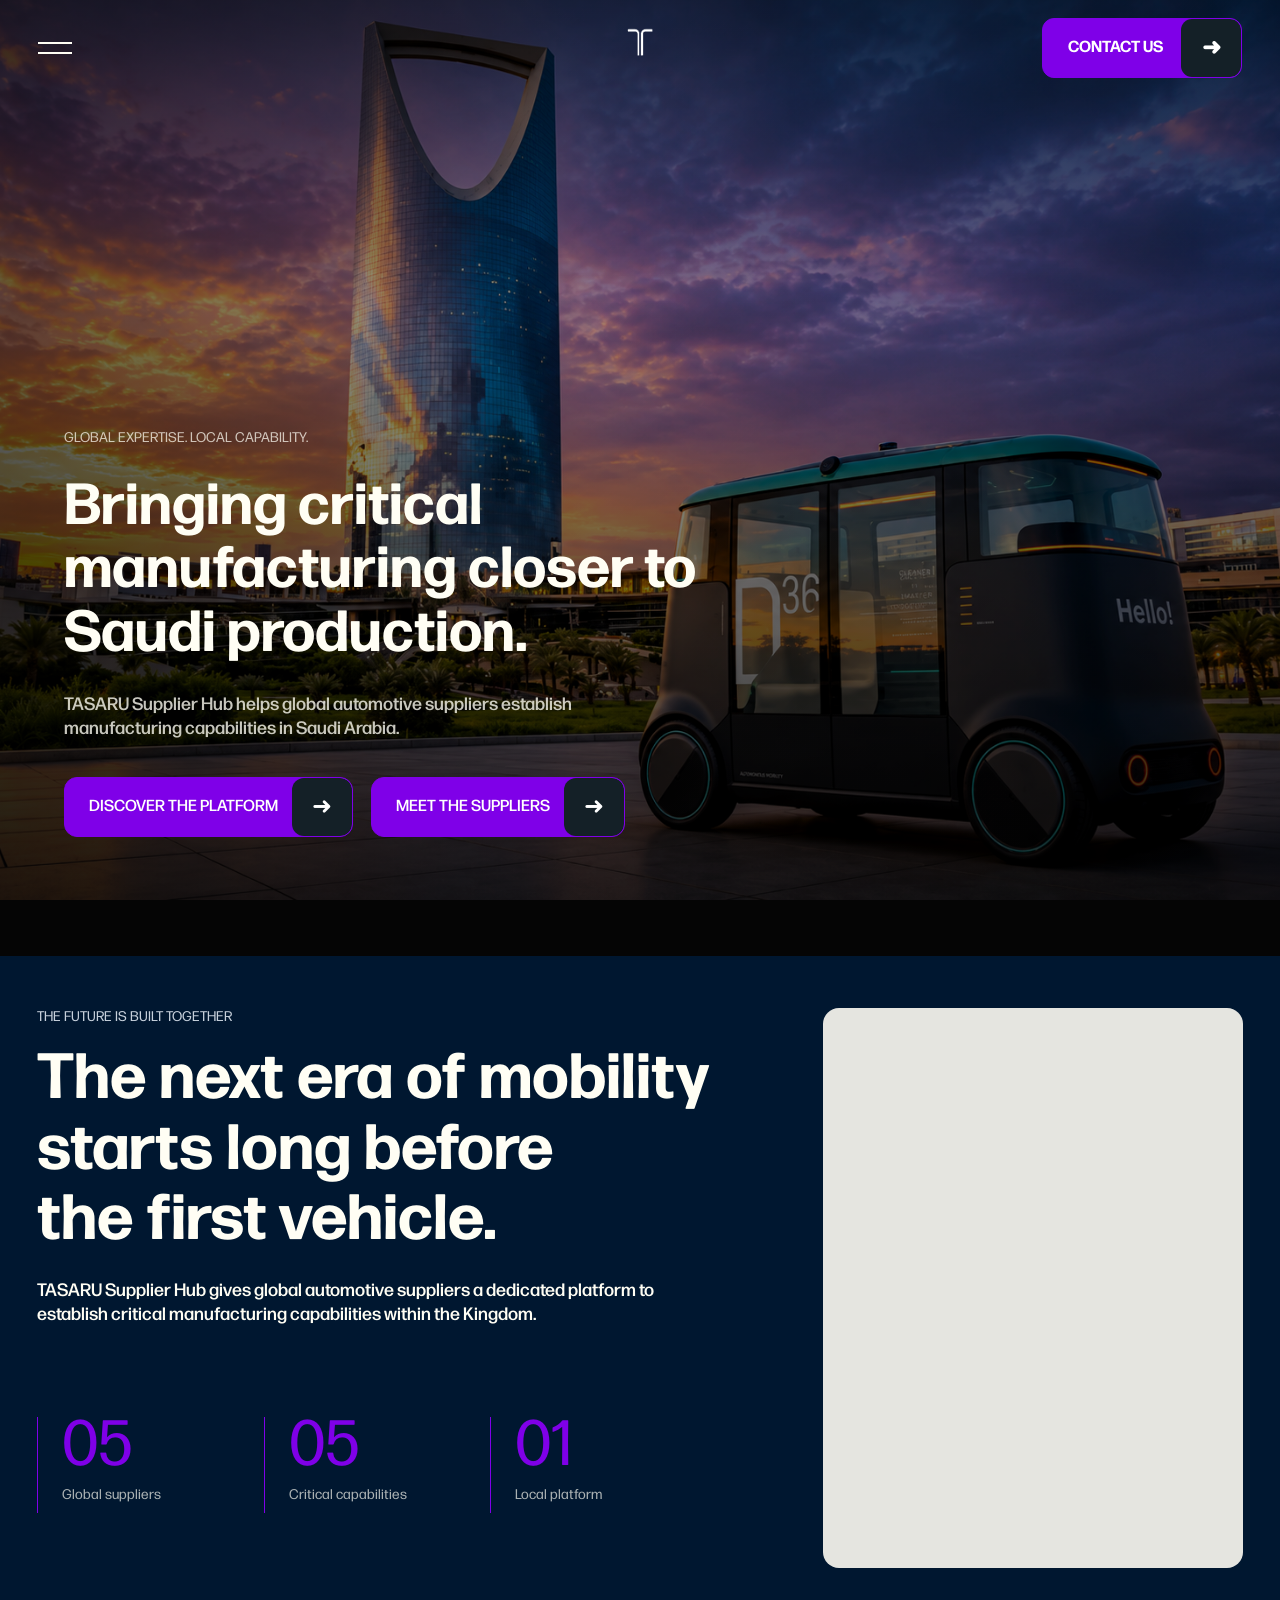
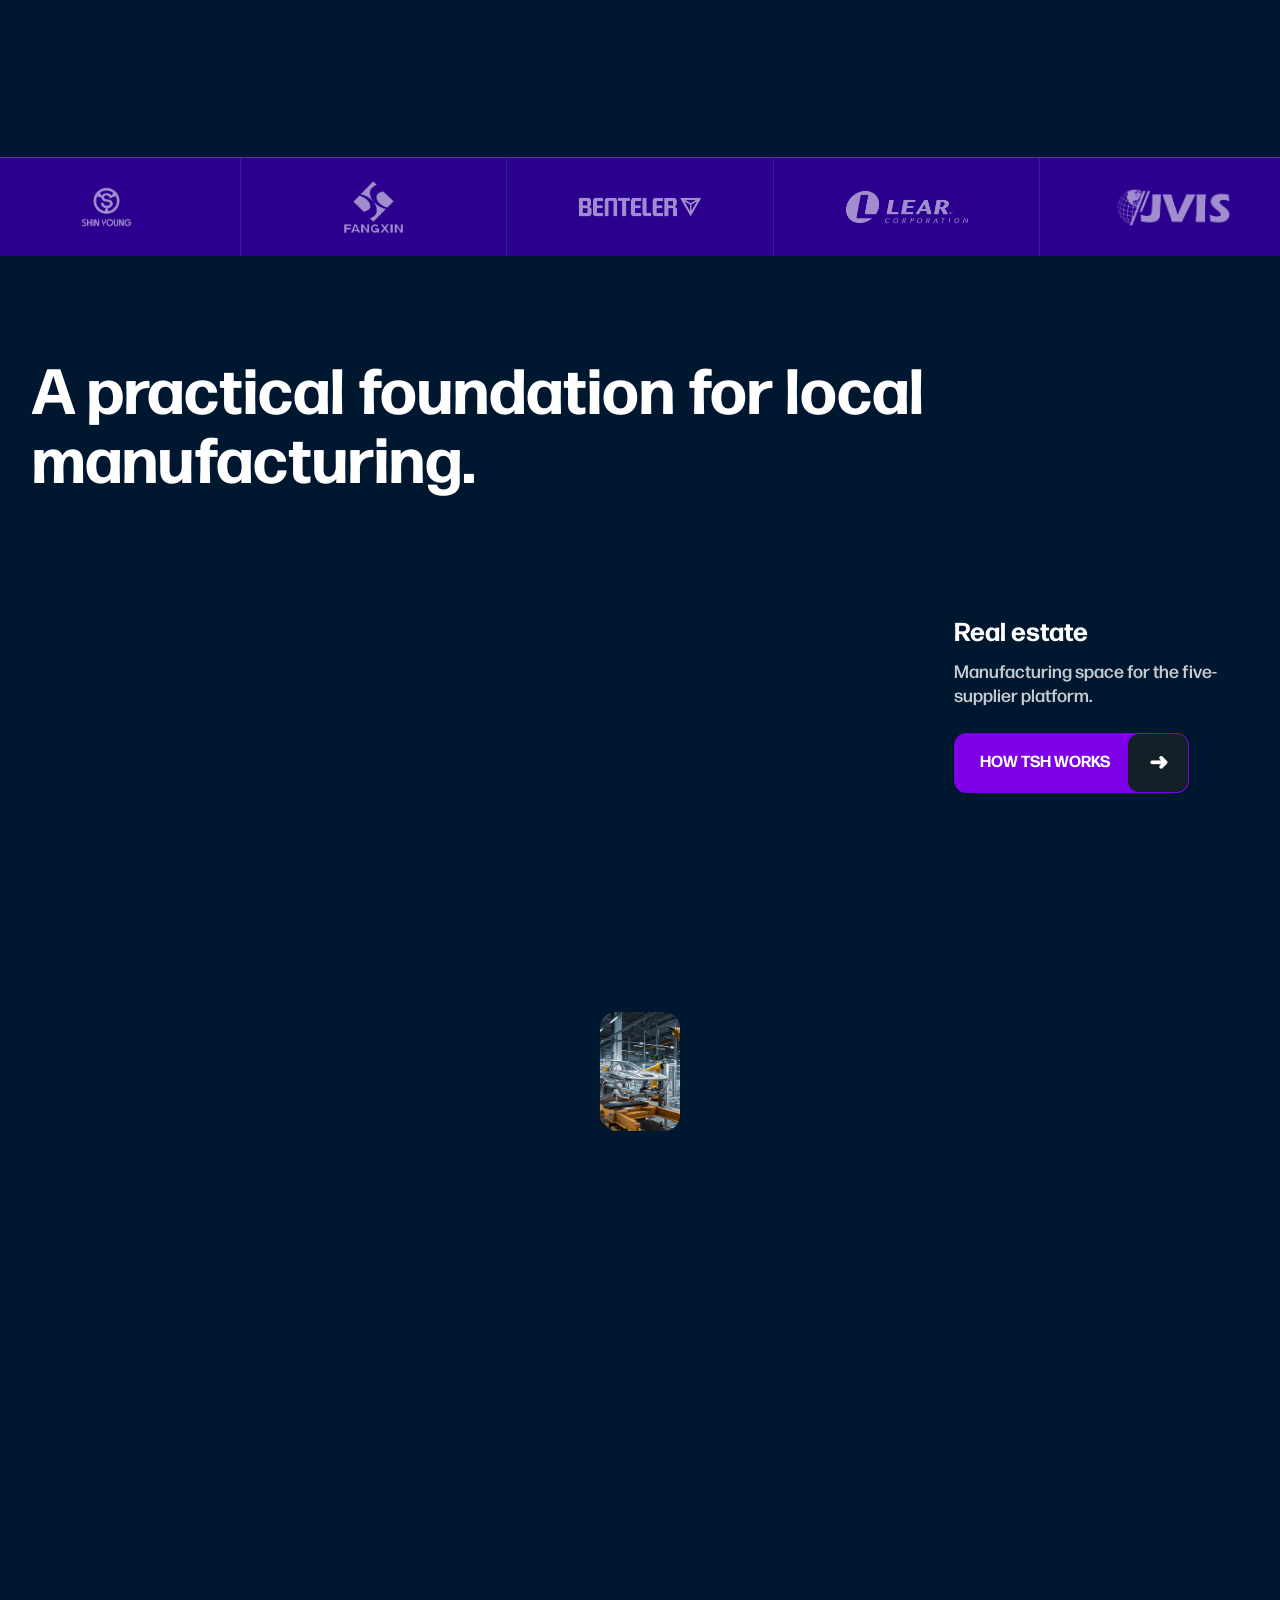
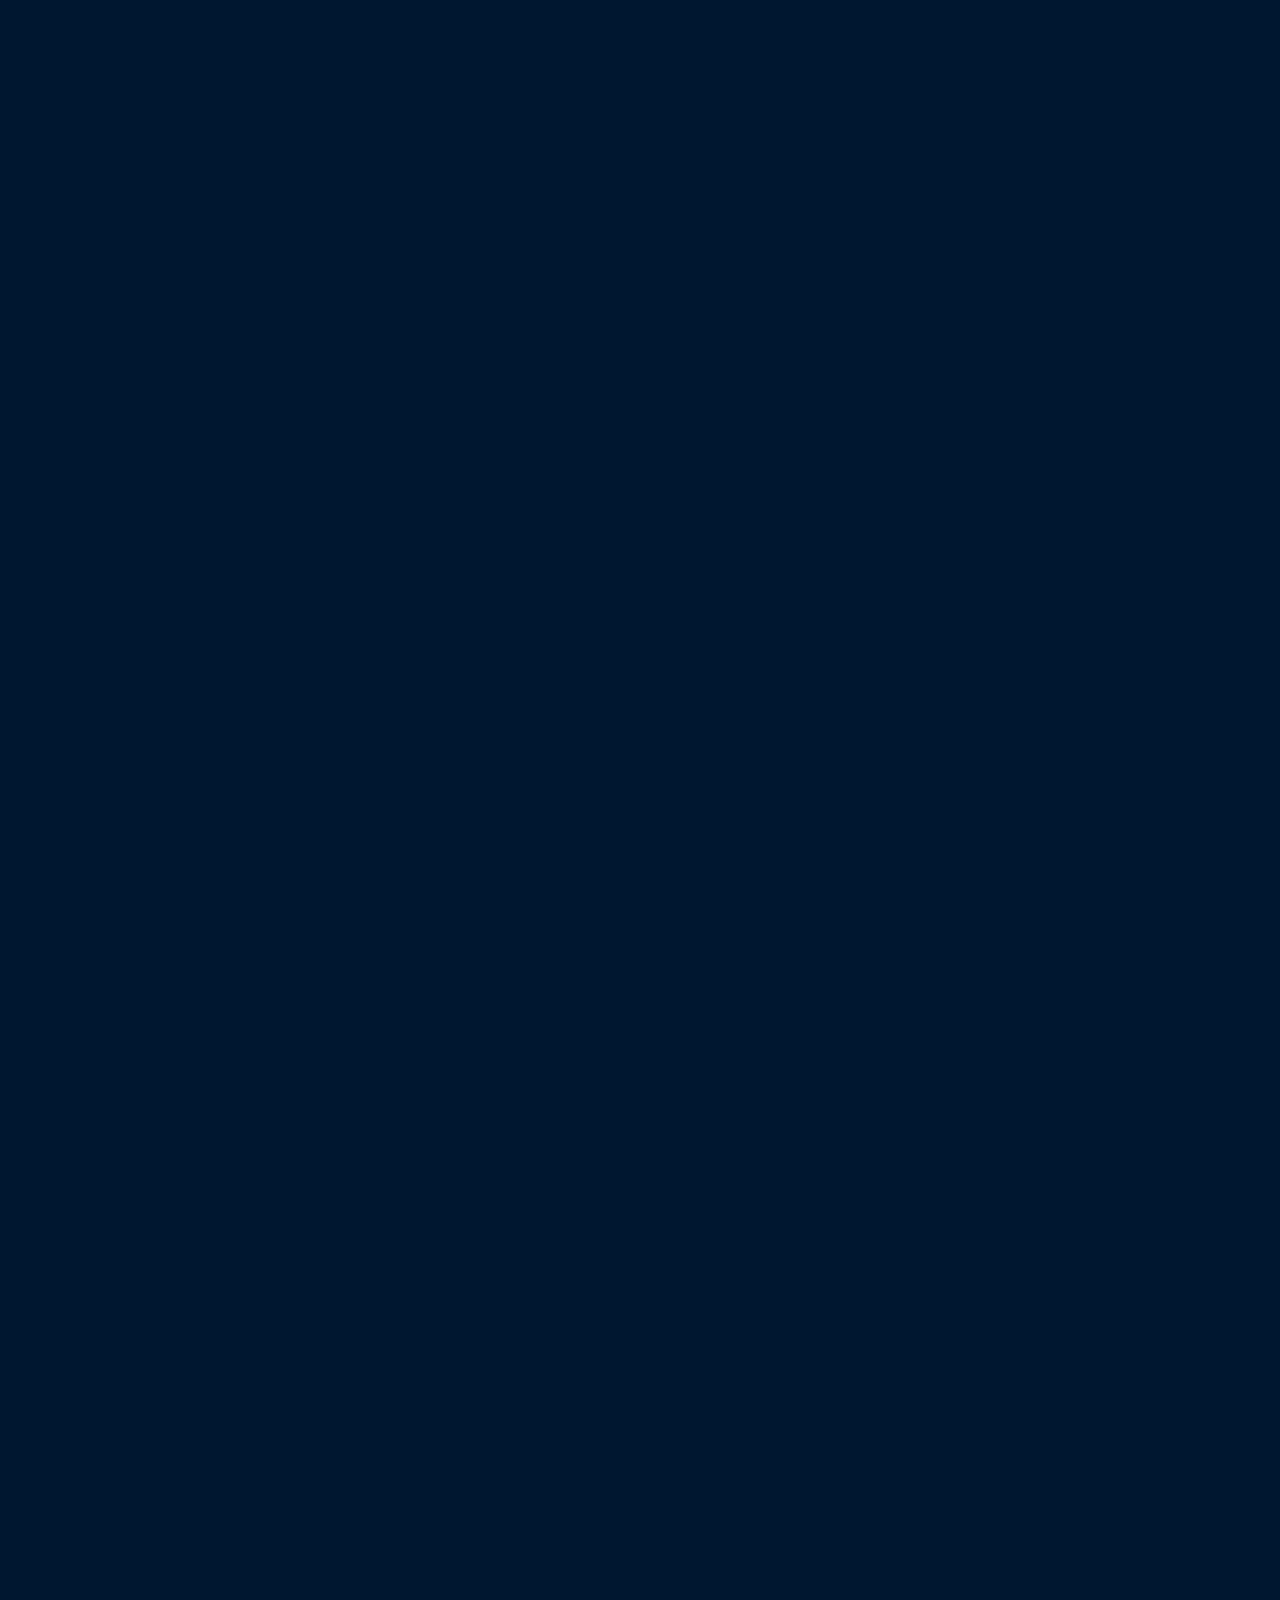
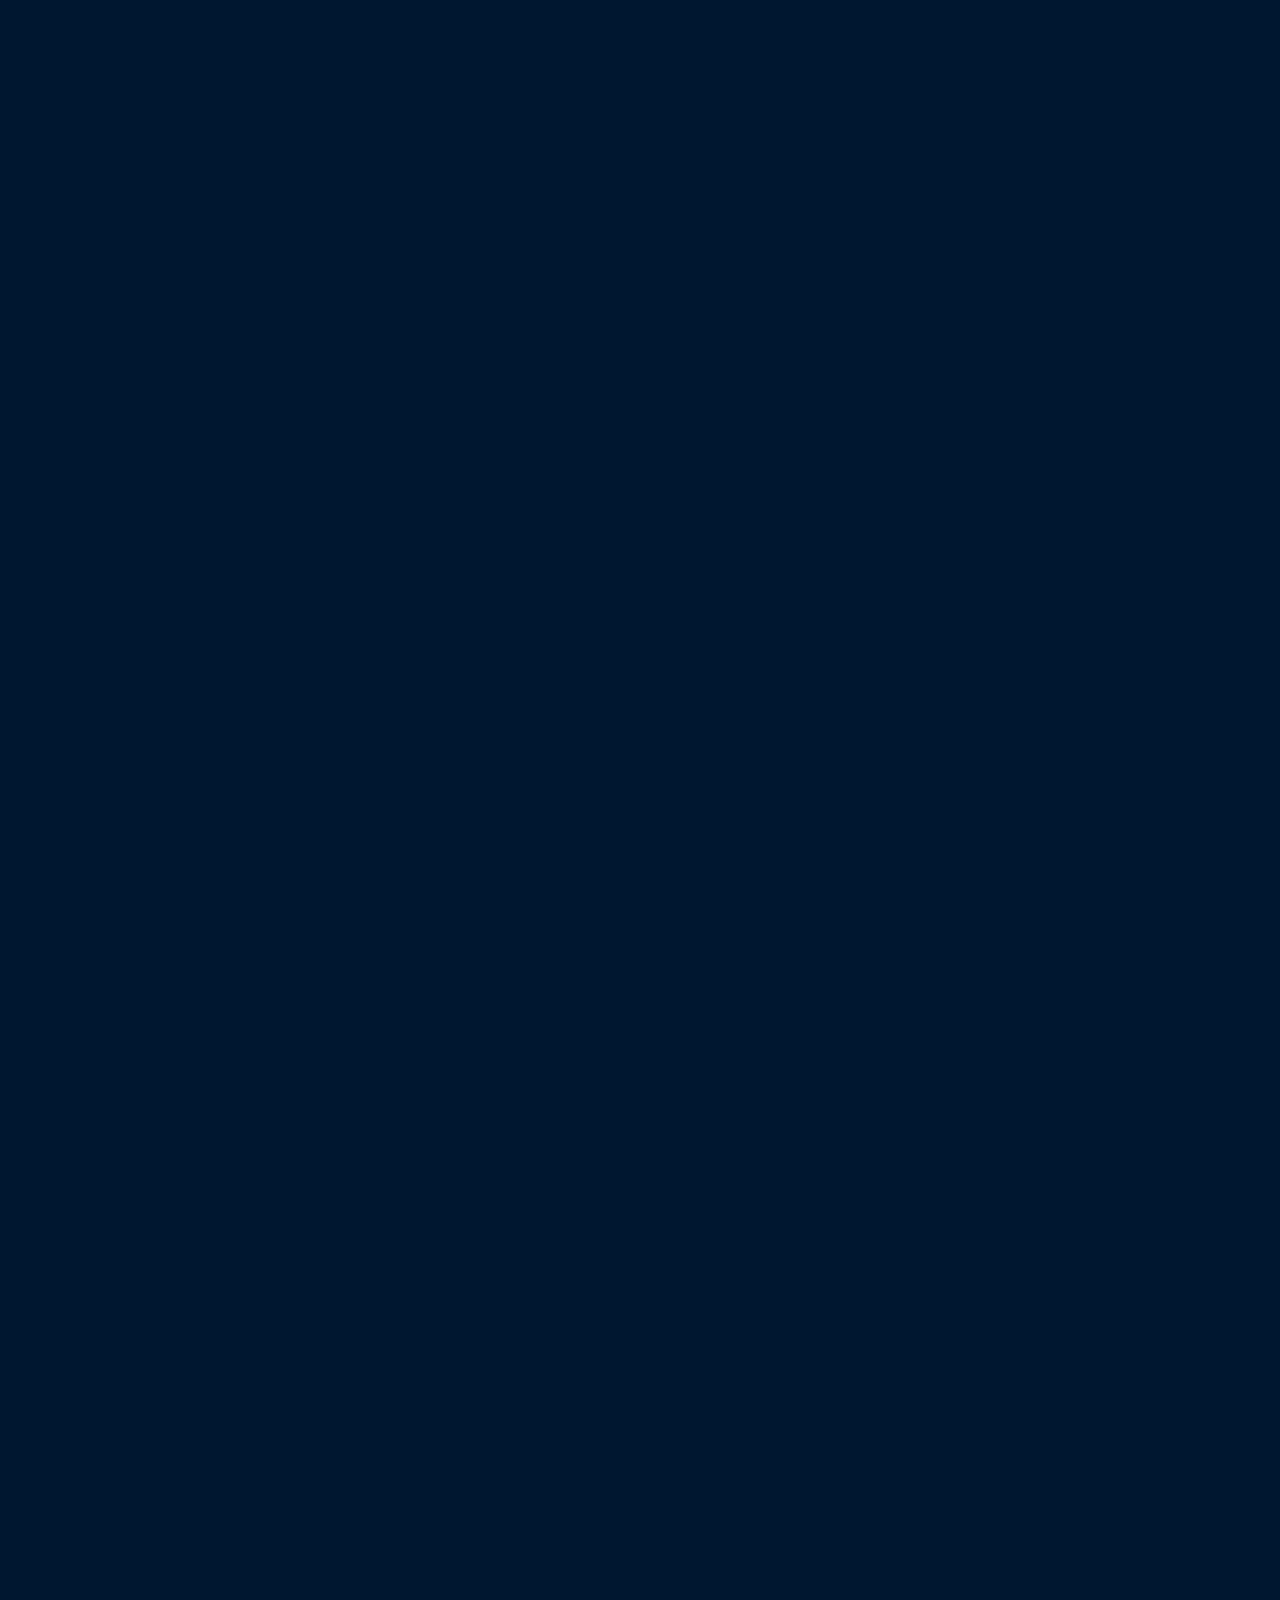
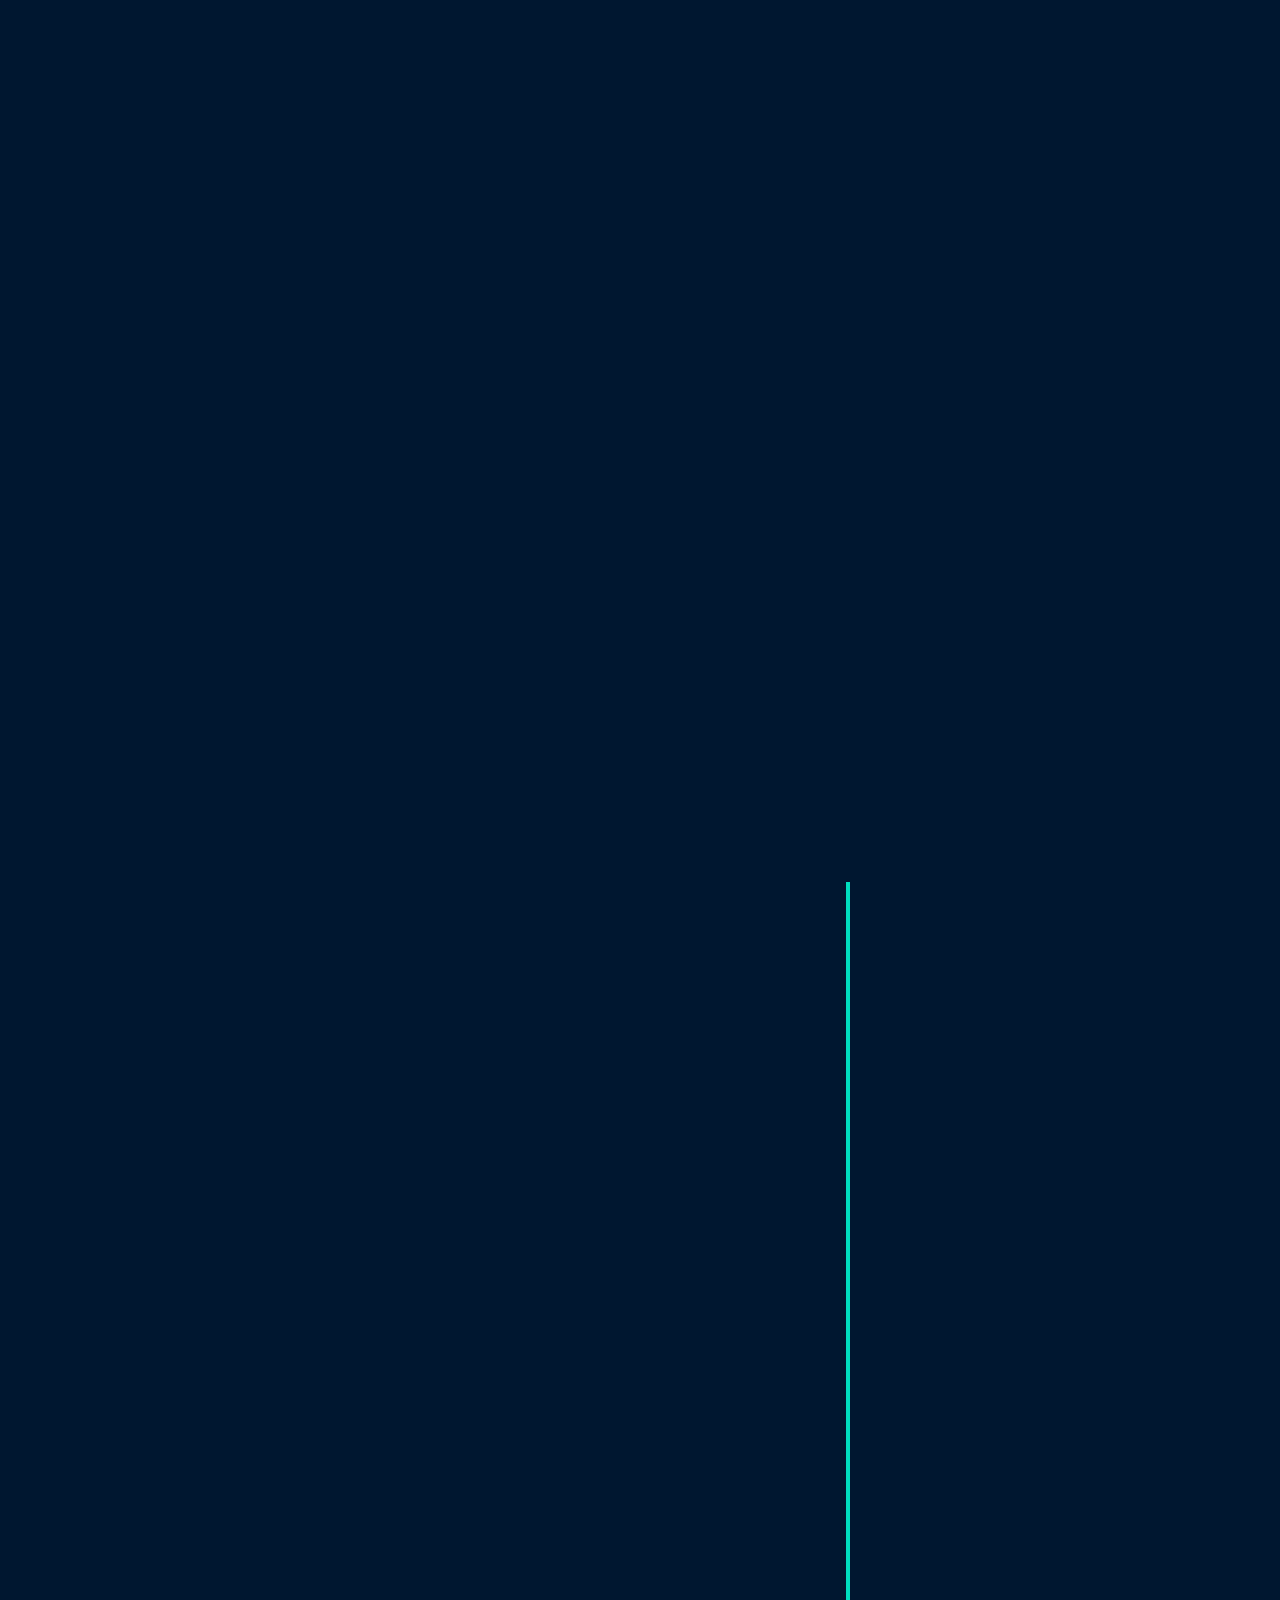
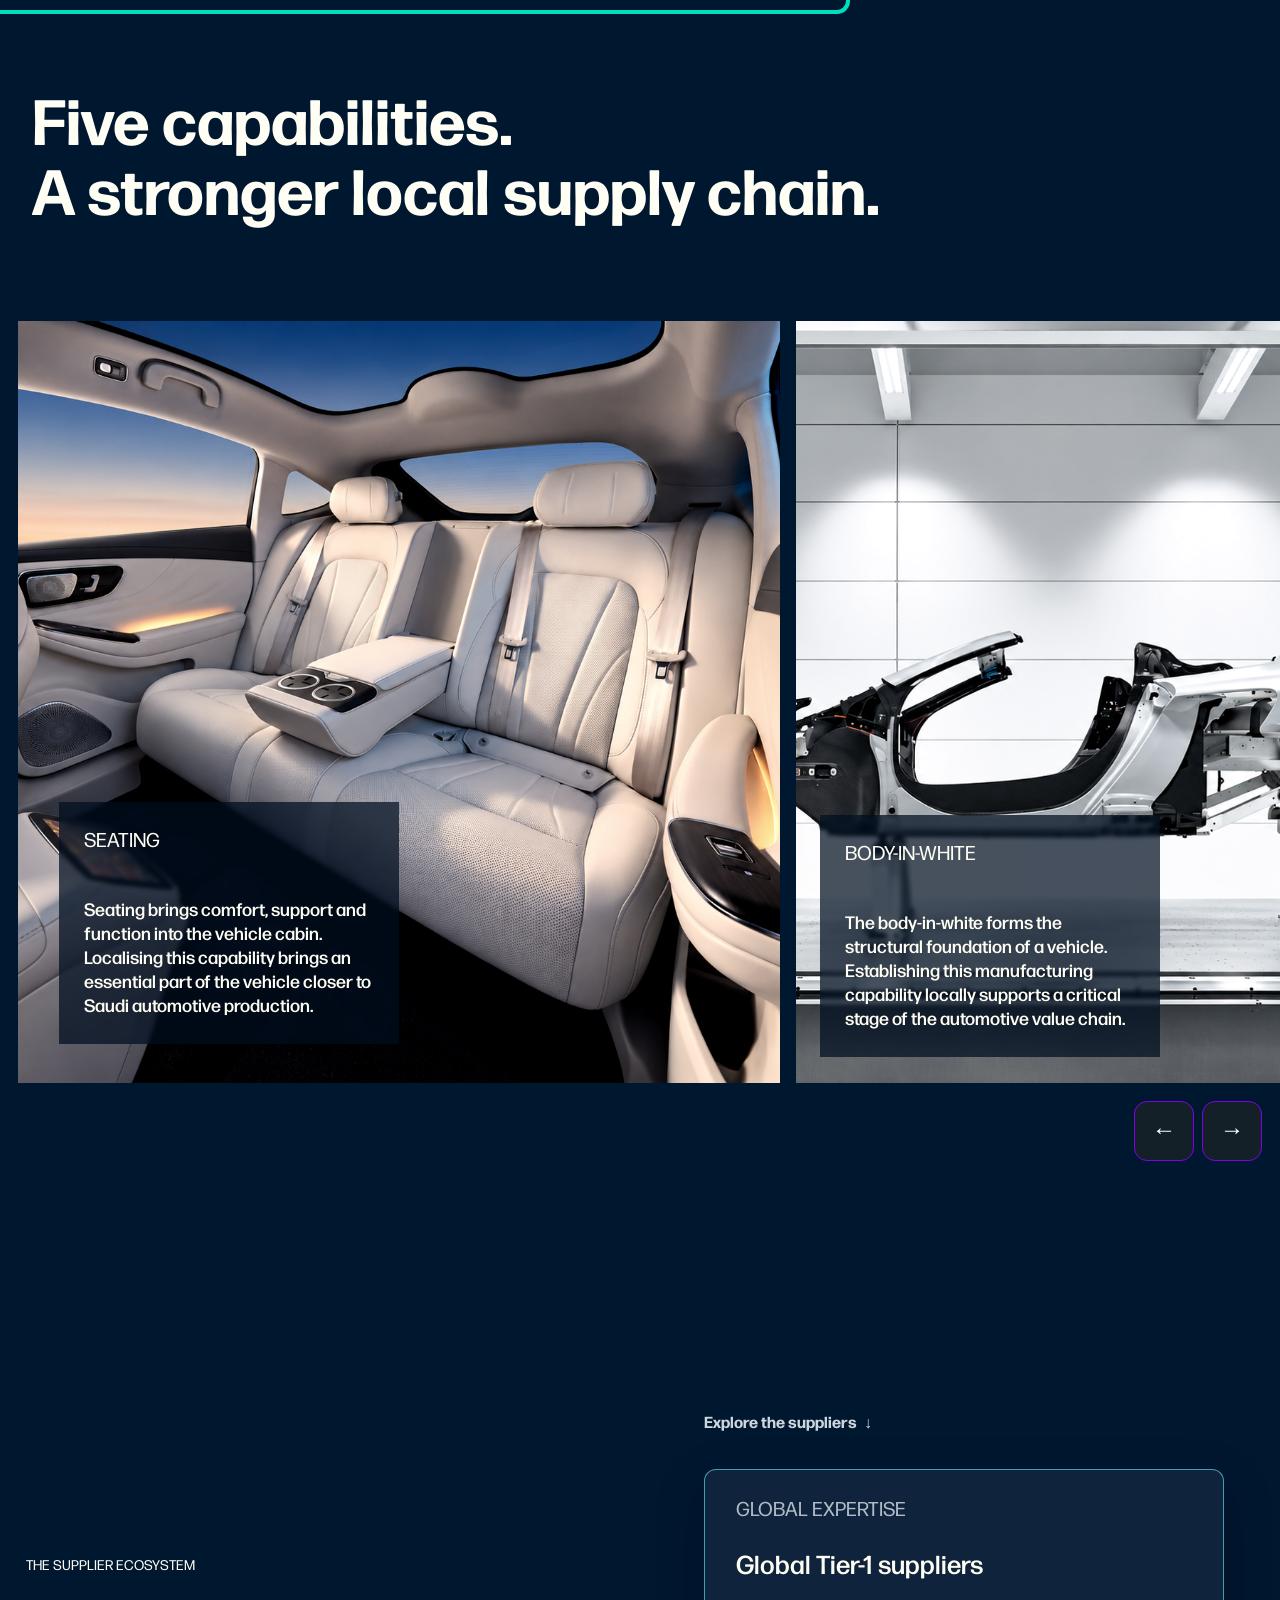
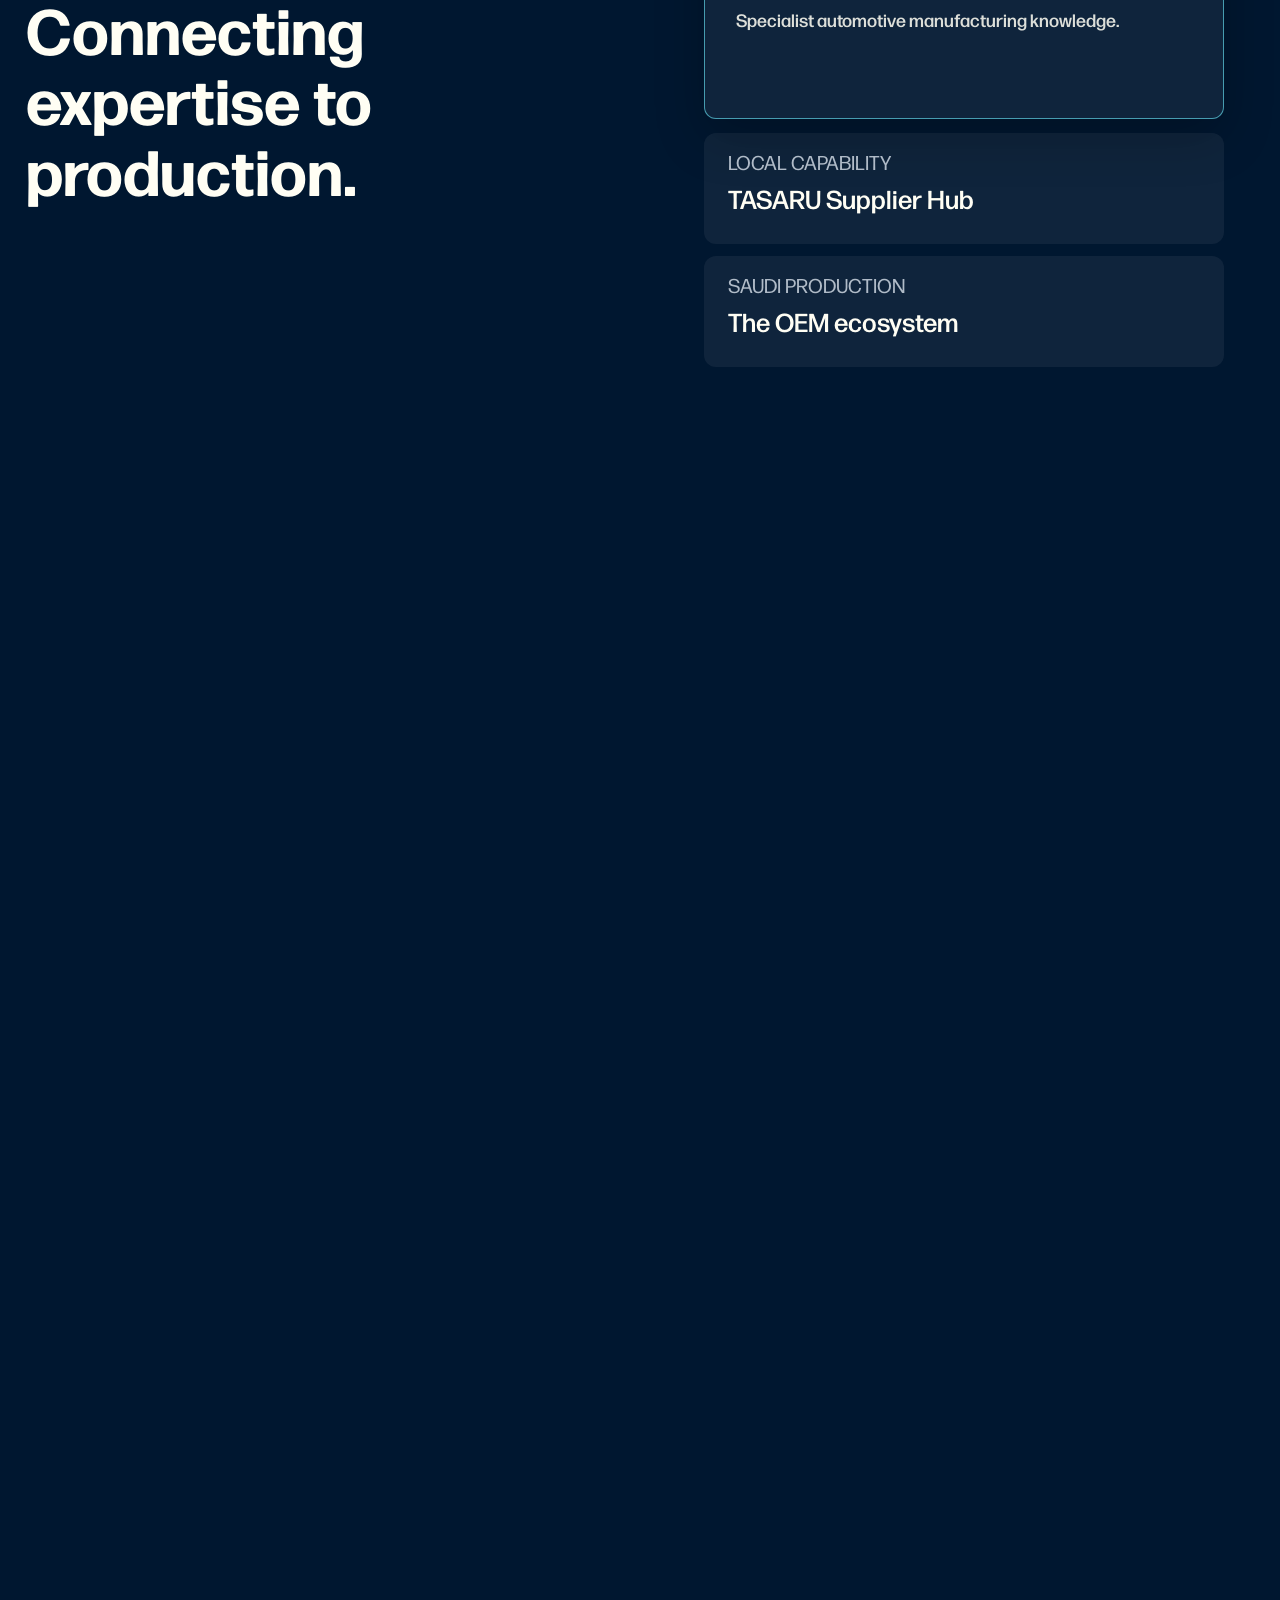
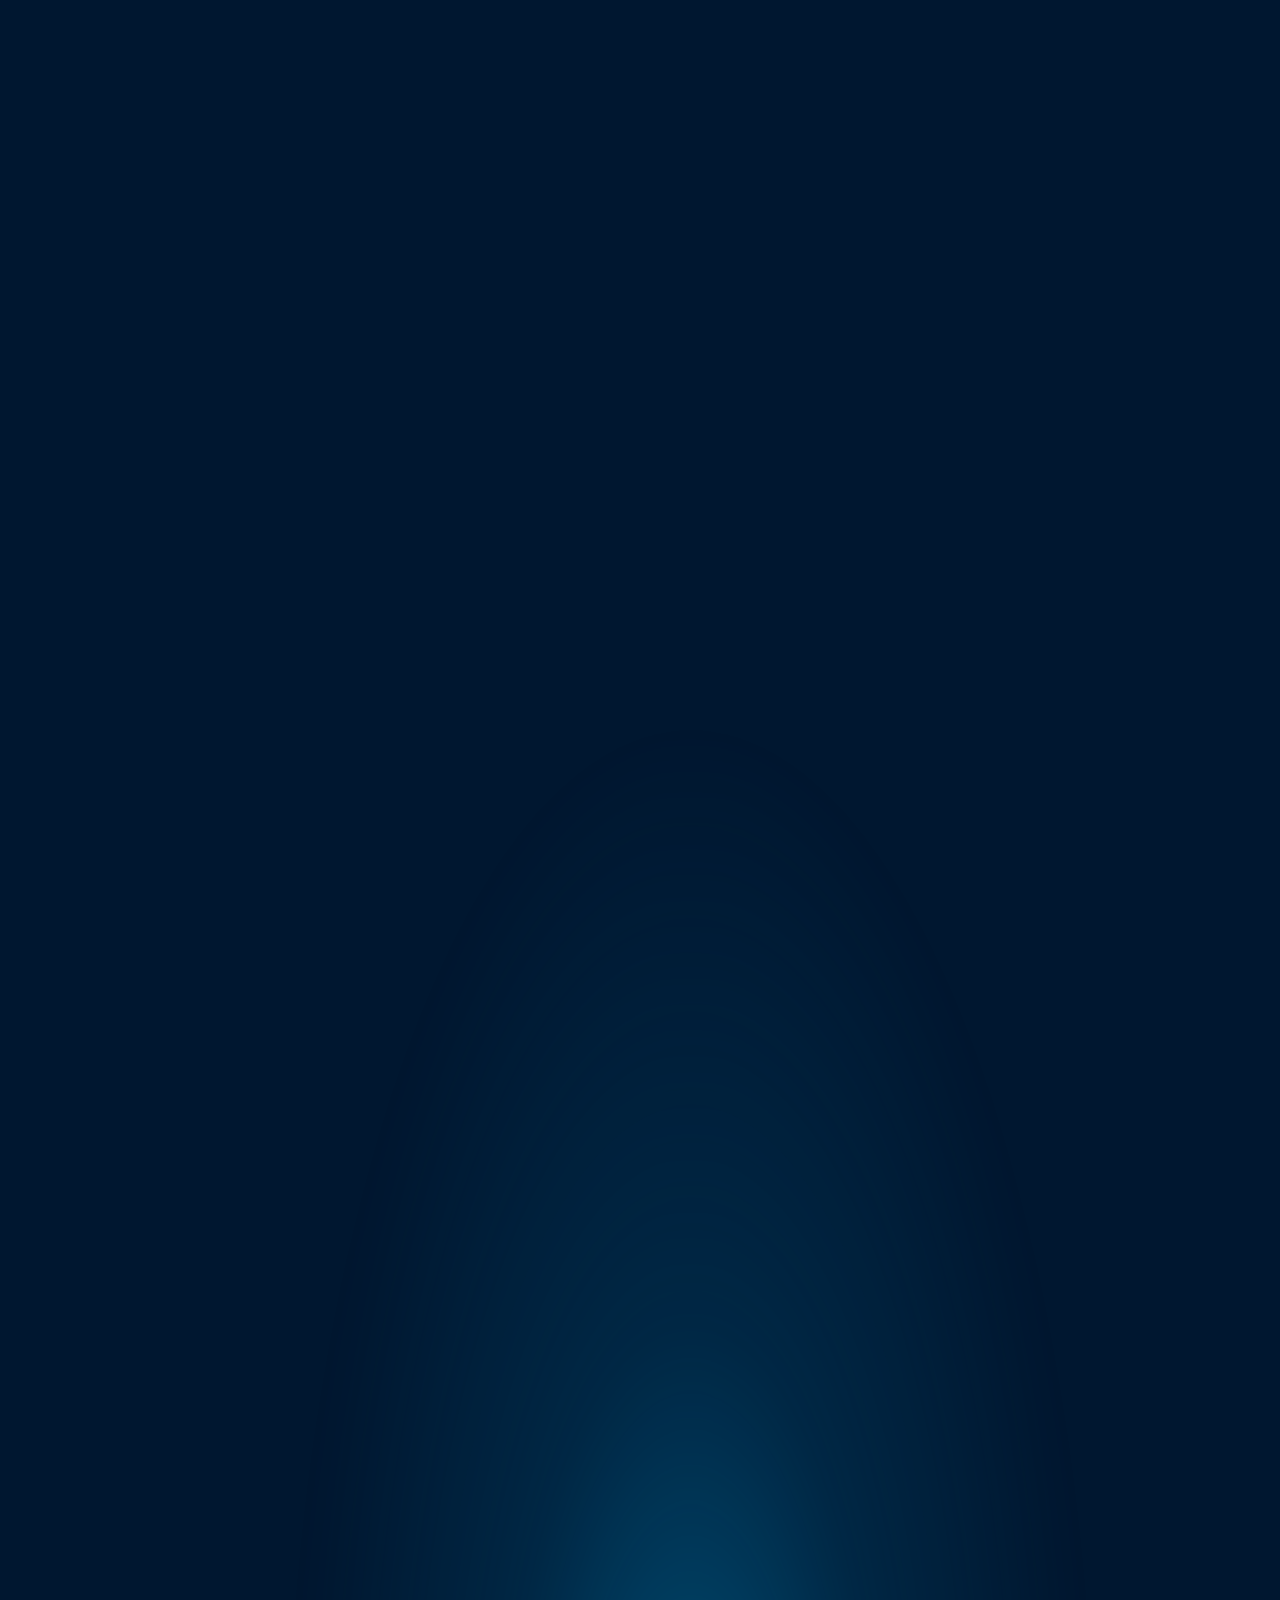
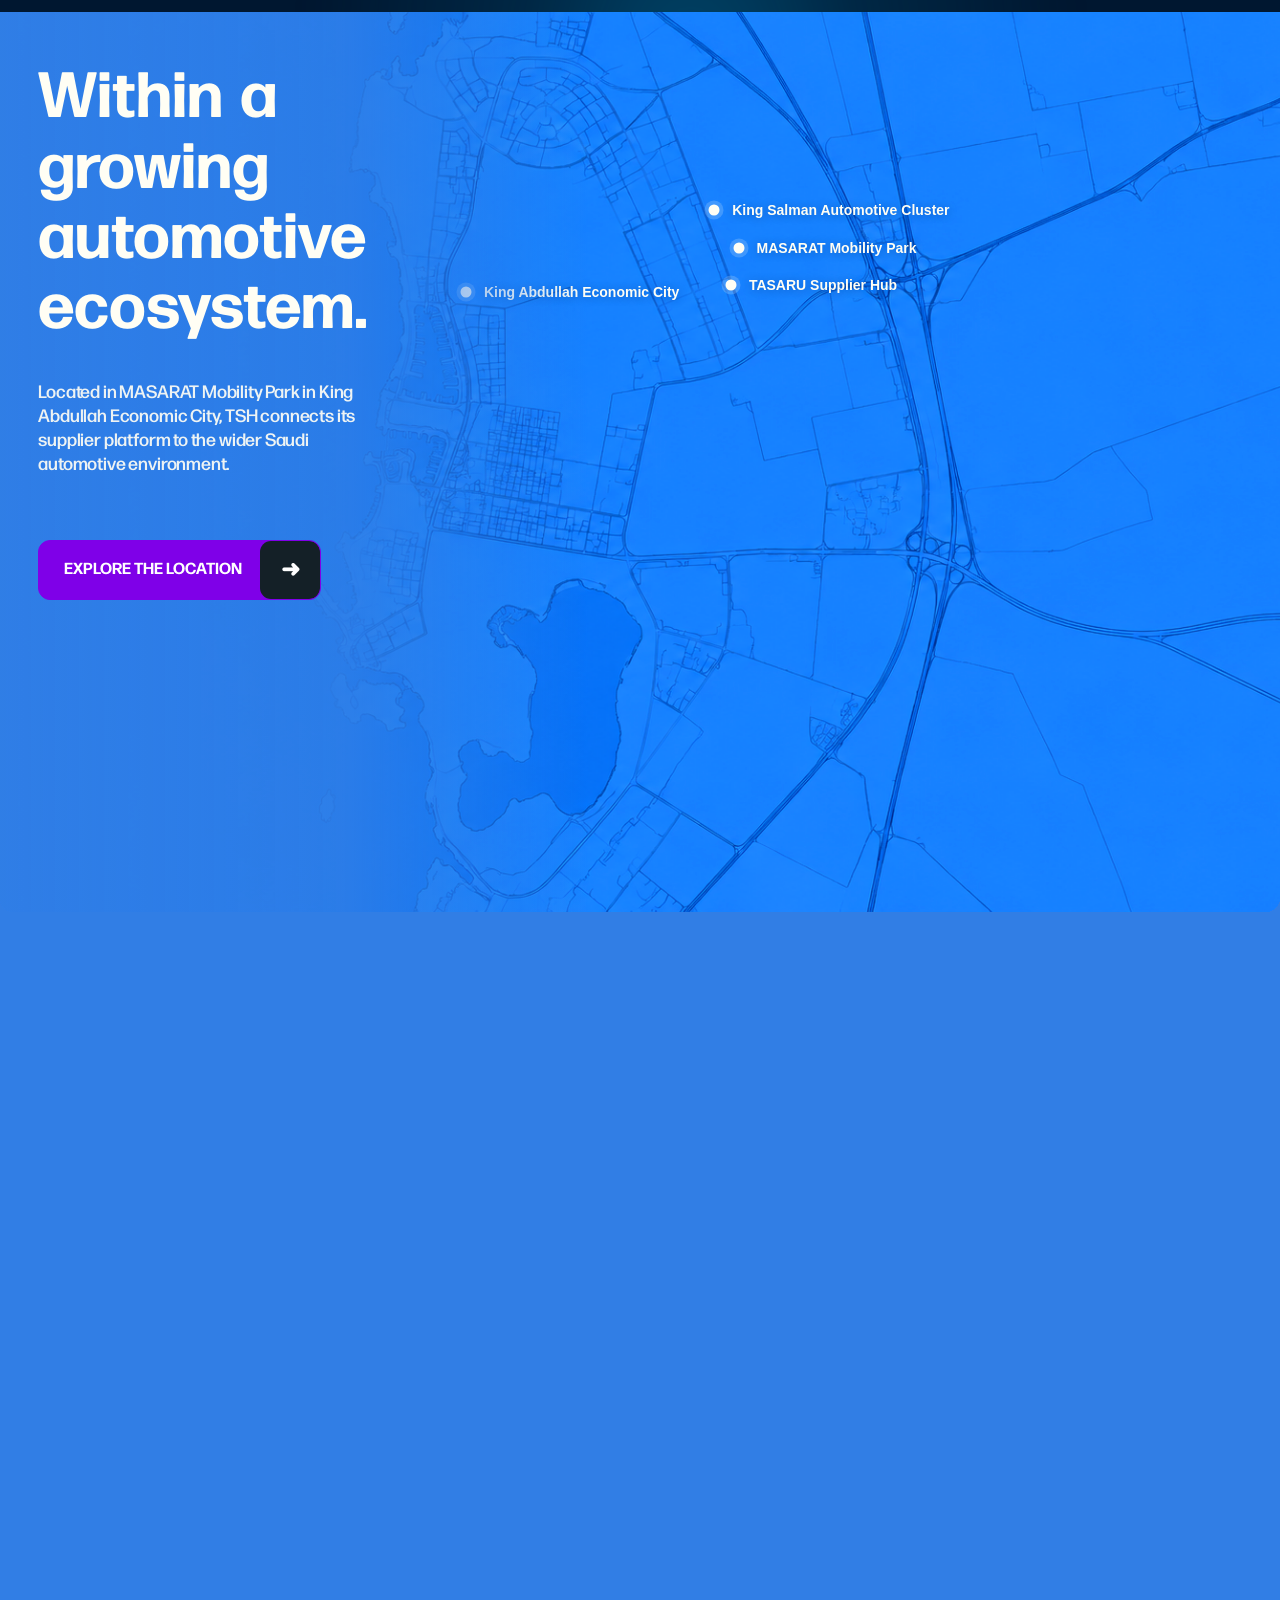
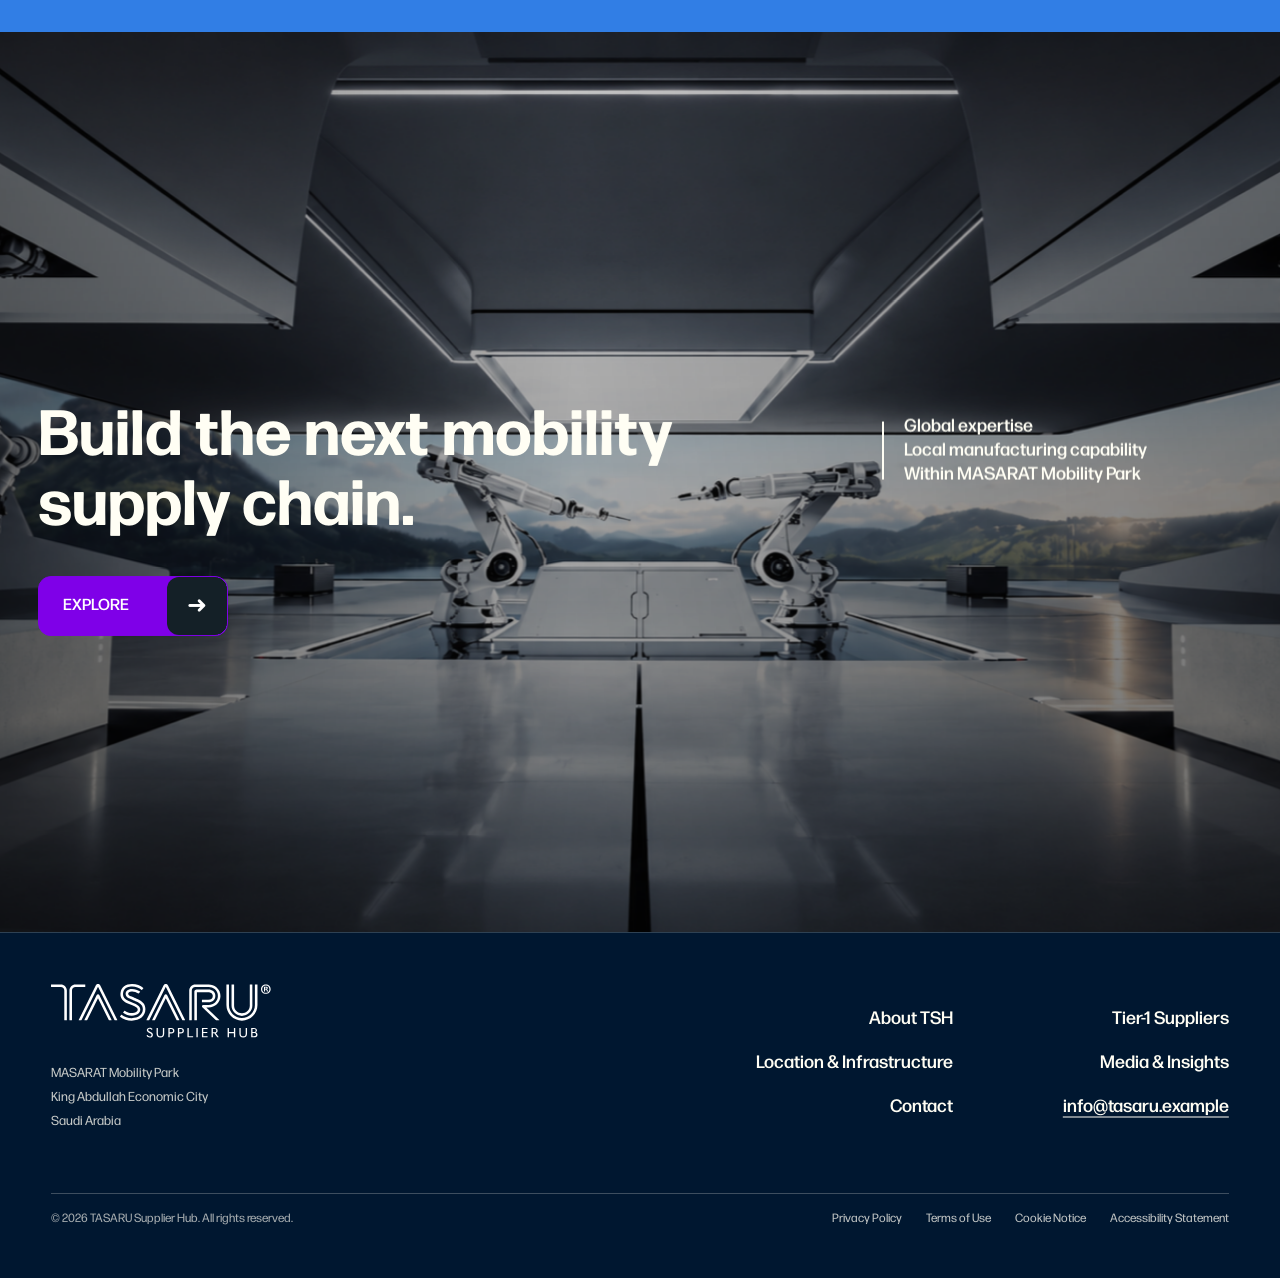
==== concepts/tasaru-homepage/index.html @ fa5a9972 "Add TASARU homepage concept" ====
<!doctype html>
<html lang="en">
<head>
  <meta charset="utf-8">
  <meta name="viewport" content="width=device-width,initial-scale=1">
  <meta name="theme-color" content="#001730">
  <meta name="description" content="TASARU Supplier Hub hero concept.">
  <title>TASARU — Hero</title>
  <link rel="stylesheet" href="styles.css?v=joby-platform-motion-v65">
  <link rel="stylesheet" href="responsive-type.css?v=6">
  <link rel="stylesheet" href="highlights-motion.css?v=2">
</head>
<body>
  <a class="skip" href="#main">Skip to story</a>

  <header class="header joby-nav">
    <button class="menu-toggle joby-menu-toggle" aria-label="Open navigation" aria-expanded="false" aria-controls="navigation">
      <span class="sr-only">Menu</span>
      <i aria-hidden="true"><b></b><b></b></i>
    </button>
    <div class="brand-reveal-zone">
      <a class="brand joby-brand" href="#home" aria-label="TASARU Supplier Hub home">
        <img class="brand-mark" src="assets/tasaru-mark.png" width="134" height="157" alt="">
        <span class="brand-full-mask" aria-hidden="true">
          <img class="brand-full" src="assets/tasaru-logo.svg" width="514" height="127" alt="">
        </span>
      </a>
    </div>
    <a class="joby-utility-link joby-platform-nav-cta" href="#contact">Contact us <span aria-hidden="true">↗</span></a>
  </header>

  <nav class="menu joby-menu" id="navigation" aria-label="Main navigation" inert>
    <div class="joby-menu-inner">
      <div class="joby-menu-col">
        <a href="#experience">About TSH</a>
        <a href="#supplier-ecosystem">Tier-1 Suppliers</a>
        <a href="#location">Location &amp; Infrastructure</a>
        <a href="#supplier-progress">Media &amp; Insights</a>
        <a href="#contact">Contact</a>
      </div>
    </div>
  </nav>

  <main id="main">
    <section class="hero scroll-scene joby-hero" id="home" data-scene="hero" aria-labelledby="hero-title">
      <div class="hero-sticky sticky">
        <picture class="joby-hero-media" aria-hidden="true">
          <img src="assets/tasaru-hero-mobility.png" width="1530" height="1028" alt="">
        </picture>
        <div class="joby-hero-shade" aria-hidden="true"></div>
        <div class="joby-hero-copy">
          <p class="joby-hero-kicker">GLOBAL EXPERTISE. LOCAL CAPABILITY.</p>
          <h1 id="hero-title">Bringing critical<br>manufacturing closer to<br>Saudi production.</h1>
          <p class="joby-hero-body">TASARU Supplier Hub helps global automotive suppliers establish manufacturing capabilities in Saudi Arabia.</p>
          <div class="joby-hero-actions" aria-label="Hero actions">
            <a class="joby-hero-primary" href="#experience">Discover the platform <span aria-hidden="true">↗</span></a>
            <a class="joby-hero-secondary" href="#supplier-ecosystem">Meet the suppliers <span aria-hidden="true">↗</span></a>
          </div>
        </div>
      </div>
    </section>

    <section class="auar-second" id="experience" aria-labelledby="experience-title">
      <div class="auar-second-copy">
        <p class="auar-second-kicker">THE FUTURE IS BUILT TOGETHER</p>
        <h2 id="experience-title">The next era of mobility<br>starts long before<br>the first vehicle.</h2>
        <p>TASARU Supplier Hub gives global automotive suppliers a dedicated platform to establish critical manufacturing capabilities within the Kingdom.</p>

        <div class="auar-benefits" aria-label="Supplier Hub metrics">
          <div class="auar-benefit">
            <strong>05</strong>
            <span>Global suppliers</span>
          </div>
          <div class="auar-benefit">
            <strong>05</strong>
            <span>Critical capabilities</span>
          </div>
          <div class="auar-benefit">
            <strong>01</strong>
            <span>Local platform</span>
          </div>
        </div>
      </div>

      <div class="auar-second-visual" aria-label="Manufacturing platform module">
        <video src="assets/tsart.mp4" autoplay muted loop playsinline preload="metadata"></video>
      </div>

      <div class="auar-logo-strip" aria-label="Supplier logos">
        <span><img src="assets/supplier-logos/shin-young.png" alt="Shin Young"></span>
        <span><img src="assets/supplier-logos/fangxin.png" alt="Fangxin"></span>
        <span><img src="assets/supplier-logos/benteler.png" alt="Benteler"></span>
        <span><img src="assets/supplier-logos/lear.png" alt="Lear"></span>
        <span><img src="assets/supplier-logos/jvis.png" alt="JVIS"></span>
      </div>
    </section>

    <section class="joby-up" id="experience-highlights" aria-labelledby="joby-up-title" data-up-scene>
      <div class="joby-up-sticky">
        <div class="joby-up-title">
          <h2 id="joby-up-title">A practical foundation for local manufacturing.</h2>
        </div>

        <div class="joby-up-stage" aria-label="Experience highlights">
          <article class="joby-up-card joby-up-card--wide" id="experience-clouds">
            <figure>
              <img src="assets/manufacturing.jpg" width="1727" height="1151" alt="Robotic automotive manufacturing line">
            </figure>
            <div class="joby-up-copy">
              <p>
                <span>Land</span>
                <span>A physical base for supplier manufacturing operations.</span>
              </p>
              <a href="https://deisgne8.github.io/tasaru-wireframe/#about">How TSH works</a>
            </div>
          </article>

          <article class="joby-up-card joby-up-card--center" id="experience-views">
            <figure>
              <img src="assets/automotive.jpg" width="2048" height="1056" alt="Electric vehicle in a future-ready production hall">
            </figure>
            <div class="joby-up-copy joby-up-copy--floating">
              <p>
                <span>Real estate</span>
                <span>Manufacturing space for the five-supplier platform.</span>
              </p>
              <a href="https://deisgne8.github.io/tasaru-wireframe/#about">How TSH works</a>
            </div>
          </article>

          <article class="joby-up-card joby-up-card--wide" id="experience-vertiport">
            <figure>
              <img src="assets/production.jpg" width="1727" height="1151" alt="Advanced production robotics shaping vehicle systems">
            </figure>
            <div class="joby-up-copy">
              <p>
                <span>Equipment</span>
                <span>Production equipment supporting local manufacturing capability.</span>
              </p>
              <a href="https://deisgne8.github.io/tasaru-wireframe/#about">How TSH works</a>
            </div>
          </article>

          <div class="joby-up-finale" id="experience-finale">
            <div>
              <h3>TSH brings global suppliers, manufacturing capability and Saudi automotive demand together. <em>Land, real estate and equipment support the five-supplier platform.</em></h3>
              <a href="https://deisgne8.github.io/tasaru-wireframe/#about">How TSH works</a>
            </div>
          </div>
        </div>
      </div>
    </section>

    <section class="vast-progress" id="supplier-progress" aria-labelledby="supplier-progress-title">
      <div class="vast-progress-inner">
        <div class="supplier-progress-brand-line" aria-hidden="true"></div>
        <h2 id="supplier-progress-title">Five capabilities. <br>A stronger local supply chain.</h2>

        <div class="vast-progress-carousel" data-vast-carousel>
          <div class="vast-progress-grid" data-vast-track tabindex="0" aria-label="Supplier Hub development carousel">
            <article class="vast-progress-card vast-progress-card--large">
              <img src="assets/seating-interior.png" width="1470" height="1070" alt="Light leather rear seats and centre armrest inside a vehicle cabin">
              <div class="vast-progress-caption">
                <p class="vast-progress-kicker"><span></span> Seating</p>
                <p>Seating brings comfort, support and function into the vehicle cabin. Localising this capability brings an essential part of the vehicle closer to Saudi automotive production.</p>
              </div>
            </article>

            <article class="vast-progress-card vast-progress-card--side">
              <img src="assets/body-in-white-shell.png" width="1575" height="998" alt="Vehicle body shell mounted on inspection stands in a manufacturing facility">
              <div class="vast-progress-caption">
                <p class="vast-progress-kicker"><span></span> Body-in-white</p>
                <p>The body-in-white forms the structural foundation of a vehicle. Establishing this manufacturing capability locally supports a critical stage of the automotive value chain.</p>
              </div>
            </article>

            <article class="vast-progress-card vast-progress-card--side">
              <img src="assets/chassis-platform.png" width="1452" height="1083" alt="Electric vehicle chassis with battery pack and suspension in an inspection facility">
              <div class="vast-progress-caption">
                <p class="vast-progress-kicker"><span></span> Chassis</p>
                <p>Chassis components provide the foundation for vehicle assembly. Local capability strengthens the connection between specialist component manufacturing and the OEM production line.</p>
              </div>
            </article>

            <article class="vast-progress-card vast-progress-card--large">
              <img src="assets/interior-plastics-cabin.png" width="1254" height="1254" alt="Vehicle cabin with sculpted dashboard, door panels and centre console">
              <div class="vast-progress-caption">
                <p class="vast-progress-kicker"><span></span> Interior plastics</p>
                <p>From cabin surfaces to functional interior parts, plastic components shape the in-vehicle experience. Local manufacturing brings this capability into the Saudi supply chain.</p>
              </div>
            </article>

            <article class="vast-progress-card vast-progress-card--side">
              <img src="assets/exterior-plastics-rear.png" width="1672" height="940" alt="Vehicle rear exterior with sculpted bumper and red tail lights at sunset">
              <div class="vast-progress-caption">
                <p class="vast-progress-kicker"><span></span> Exterior plastics</p>
                <p>Exterior plastic components combine form and function across the vehicle. Localising their manufacture expands the range of components available within the Kingdom's automotive ecosystem.</p>
              </div>
            </article>
          </div>

          <div class="vast-progress-controls" aria-label="Carousel controls">
            <button type="button" data-vast-prev aria-label="Previous supplier progress card">←</button>
            <button type="button" data-vast-next aria-label="Next supplier progress card">→</button>
          </div>
        </div>
      </div>
    </section>

    <section class="icomat-ecosystem" id="supplier-ecosystem" aria-labelledby="supplier-ecosystem-title" data-ecosystem-scene>
      <div class="icomat-ecosystem-inner">
        <div class="icomat-ecosystem-copy">
          <p>THE SUPPLIER ECOSYSTEM</p>
          <h2 id="supplier-ecosystem-title">Connecting expertise to production.</h2>
        </div>

        <div class="icomat-ecosystem-stack" data-ecosystem-stack>
          <p class="icomat-ecosystem-label">Explore the suppliers <span>↓</span></p>

          <button class="icomat-ecosystem-card is-active" type="button" aria-expanded="true">
            <span class="icomat-ecosystem-kicker">GLOBAL EXPERTISE</span>
            <strong>Global Tier-1 suppliers</strong>
            <span class="icomat-ecosystem-detail">Specialist automotive manufacturing knowledge.</span>
          </button>

          <button class="icomat-ecosystem-card" type="button" aria-expanded="false">
            <span class="icomat-ecosystem-kicker">LOCAL CAPABILITY</span>
            <strong>TASARU Supplier Hub</strong>
            <span class="icomat-ecosystem-detail">A platform for localising critical manufacturing capabilities.</span>
          </button>

          <button class="icomat-ecosystem-card" type="button" aria-expanded="false">
            <span class="icomat-ecosystem-kicker">SAUDI PRODUCTION</span>
            <strong>The OEM ecosystem</strong>
            <span class="icomat-ecosystem-detail">Critical components closer to Saudi automotive production.</span>
          </button>
        </div>
      </div>
    </section>

    <section class="location-zoom location-routes" id="location" aria-labelledby="location-title" data-location-scene>
      <div class="location-zoom-sticky">
        <div class="location-copy">
          <p>LOCATION</p>
          <h2 id="location-title">Within a growing automotive ecosystem.</h2>

          <p class="location-body">Located in MASARAT Mobility Park in King Abdullah Economic City, TSH connects its supplier platform to the wider Saudi automotive environment.</p>
          <a class="location-cta" href="https://deisgne8.github.io/tasaru-wireframe/#location">Explore the location</a>
        </div>

        <div class="location-map" aria-label="King Abdullah City blueprint map with location markers">
          <div class="location-map-world location-route-map">
            <img class="location-kaec-map" src="assets/king-abdullah-city-blueprint-map.png" width="1671" height="941" alt="King Abdullah City blueprint map">

            <svg class="location-line-map" viewBox="0 0 1400 760" role="presentation" focusable="false">
              <path d="M0 320C95 280 162 232 272 250C390 268 421 337 536 308C652 279 723 198 856 220C980 240 1054 323 1182 292C1262 273 1324 226 1400 236" />
              <path d="M0 482C126 448 211 394 344 426C458 454 522 534 664 502C820 466 852 370 1008 386C1158 401 1253 498 1400 442" />
              <path d="M166 0C212 117 262 186 368 234C485 288 588 280 690 364C779 437 804 540 900 620C970 678 1058 710 1176 760" />
              <path d="M545 0C514 88 511 182 568 252C646 347 774 336 828 456C868 546 840 642 902 760" />
              <path d="M936 0C904 126 942 227 1042 298C1150 374 1278 355 1400 430" />
              <path d="M0 650C157 603 288 601 420 652C552 703 673 739 826 690C1002 634 1144 600 1400 636" />
              <path d="M0 128C146 168 266 136 392 90C520 43 644 42 762 96C884 151 964 124 1072 68C1162 22 1266 16 1400 42" />
              <path d="M260 760C296 660 352 568 442 510C532 452 634 439 702 352C780 253 790 114 850 0" />
              <path d="M1120 0C1086 94 1060 170 1090 258C1126 363 1219 416 1238 534C1253 626 1228 695 1198 760" />
              <path d="M136 220L318 330L484 318L610 390L780 356L950 452L1108 430L1268 512" />
              <path d="M102 536L250 478L404 520L572 486L730 556L914 522L1074 590L1286 560" />
            </svg>

            <svg class="location-flight-arc" viewBox="0 0 1400 760" role="presentation" focusable="false">
              <path d="M620 360C720 122 1024 128 1152 462" />
            </svg>

            <div class="location-route-point location-route-point--hub">
              <i></i>
              <strong>TASARU Supplier Hub</strong>
            </div>

            <div class="location-route-point location-route-point--kaec">
              <i></i>
              <strong>King Abdullah Economic City</strong>
            </div>

            <div class="location-route-point location-route-point--cluster">
              <i></i>
              <strong>King Salman Automotive Cluster</strong>
            </div>

            <div class="location-route-point location-route-point--masarat">
              <i></i>
              <strong>MASARAT Mobility Park</strong>
            </div>
          </div>
        </div>
      </div>
    </section>

    <section class="final-cta" id="contact" aria-labelledby="final-cta-title" data-parallax-scene>
      <img src="assets/cta-manufacturing.png" width="1642" height="958" alt="Robotic manufacturing equipment in a modern production facility">
      <div class="final-cta-shade"></div>
      <div class="final-cta-content">
        <div class="final-cta-main">
          <h2 id="final-cta-title">Build the next mobility supply chain.</h2>
          <a href="mailto:info@tasaru.example">Explore</a>
        </div>
        <ul class="final-cta-specs" aria-label="Supplier Hub highlights">
          <li>Global expertise</li>
          <li>Local manufacturing capability</li>
          <li>Within MASARAT Mobility Park</li>
        </ul>
      </div>
    </section>

    <footer class="site-footer joby-footer" data-parallax-scene>
      <div class="joby-footer-brand">
        <a class="joby-footer-logo" href="#home" aria-label="TASARU Supplier Hub home">
          <img src="assets/tasaru-logo.svg" width="514" height="127" alt="TASARU Supplier Hub">
        </a>
        <address class="joby-footer-address">
          <span>MASARAT Mobility Park</span>
          <span>King Abdullah Economic City</span>
          <span>Saudi Arabia</span>
        </address>
      </div>

      <nav class="joby-footer-columns" aria-label="Footer navigation">
        <a href="#experience">About TSH</a>
        <a href="#supplier-ecosystem">Tier-1 Suppliers</a>
        <a href="#location">Location &amp; Infrastructure</a>
        <a href="#supplier-progress">Media &amp; Insights</a>
        <a href="#contact">Contact</a>
        <a href="mailto:info@tasaru.example">info@tasaru.example</a>
      </nav>

      <div class="joby-footer-bottom">
        <p class="joby-footer-copyright">© 2026 TASARU Supplier Hub. All rights reserved.</p>
        <nav class="joby-footer-legal-links" aria-label="Legal information">
          <a href="#home">Privacy Policy</a>
          <a href="#home">Terms of Use</a>
          <a href="#home">Cookie Notice</a>
          <a href="#home">Accessibility Statement</a>
        </nav>
      </div>
    </footer>
  </main>

  <script src="highlights-motion.js?v=2"></script>
  <script>
    const menu = document.querySelector('.joby-menu');
    const menuToggle = document.querySelector('.joby-menu-toggle');

    function setMenu(open) {
      menuToggle.setAttribute('aria-expanded', String(open));
      menuToggle.setAttribute('aria-label', open ? 'Close navigation' : 'Open navigation');
      menu.classList.toggle('open', open);
      menu.inert = !open;
      document.body.classList.toggle('menu-open', open);
    }

    menuToggle.addEventListener('click', () => setMenu(menuToggle.getAttribute('aria-expanded') !== 'true'));
    menu.querySelectorAll('a').forEach((link) => link.addEventListener('click', () => setMenu(false)));
    document.addEventListener('keydown', (event) => {
      if (event.key === 'Escape') setMenu(false);
    });

    const upScene = document.querySelector('[data-up-scene]');
    const lightNavSections = [
      document.querySelector('#experience'),
      document.querySelector('#supplier-progress')
    ].filter(Boolean);

    function clamp(value, min = 0, max = 1) {
      return Math.min(max, Math.max(min, value));
    }

    function measureUpScene() {
      if (!upScene) return;

      const navOnLight = lightNavSections.some((section) => {
        const sectionRect = section.getBoundingClientRect();
        return sectionRect.top < window.innerHeight * 0.18 && sectionRect.bottom > window.innerHeight * 0.18;
      });
      const footer = document.querySelector('.joby-footer');
      const footerActive = footer ? (() => {
        const footerRect = footer.getBoundingClientRect();
        return footerRect.top < window.innerHeight * 0.18 && footerRect.bottom > window.innerHeight * 0.18;
      })() : false;
      document.body.classList.toggle('joby-up-active', navOnLight);
      document.body.classList.toggle('joby-footer-active', footerActive);
    }

    function scheduleUpScene(force = false) {
      measureUpScene();
      if (force) upScene?.dispatchEvent(new Event('highlights:refresh'));
    }

    window.addEventListener('scroll', () => scheduleUpScene(false), { passive: true });
    window.addEventListener('resize', () => scheduleUpScene(true));
    window.addEventListener('load', () => scheduleUpScene(true));
    scheduleUpScene(true);

    function scrollToCurrentHash() {
      if (!window.location.hash) return;

      const target = document.querySelector(window.location.hash);
      if (!target) return;

      const top = target.getBoundingClientRect().top + window.pageYOffset;
      window.scrollTo({ top, behavior: 'auto' });
      window.dispatchEvent(new Event('scroll'));
    }

    document.querySelectorAll('a[href^="#"]').forEach((anchor) => {
      anchor.addEventListener('click', (event) => {
        const target = document.querySelector(anchor.getAttribute('href'));
        if (!target) return;

        event.preventDefault();
        history.pushState(null, '', anchor.getAttribute('href'));
        const top = target.getBoundingClientRect().top + window.pageYOffset;
        window.scrollTo({ top, behavior: 'smooth' });
        window.dispatchEvent(new Event('scroll'));
      });
    });

    window.addEventListener('hashchange', () => {
      scrollToCurrentHash();
      scheduleUpScene(true);
    });
    window.addEventListener('load', () => {
      [40, 180, 520].forEach((delay) => {
        window.setTimeout(() => {
          scrollToCurrentHash();
          scheduleUpScene(true);
        }, delay);
      });
    });

    const pageFooter = document.querySelector('.joby-footer');
    function updateFooterNavState() {
      if (!pageFooter) return;

      const footerRect = pageFooter.getBoundingClientRect();
      document.body.classList.toggle(
        'joby-footer-active',
        footerRect.top < window.innerHeight * 0.16 && footerRect.bottom > window.innerHeight * 0.16
      );
    }

    window.addEventListener('scroll', updateFooterNavState, { passive: true });
    window.addEventListener('resize', updateFooterNavState);
    window.addEventListener('load', updateFooterNavState);
    updateFooterNavState();

    const parallaxScenes = Array.from(document.querySelectorAll('[data-parallax-scene]'));
    let parallaxAnimating = false;

    function updateParallaxScenes() {
      parallaxScenes.forEach((scene) => {
        const rect = scene.getBoundingClientRect();
        const range = Math.max(1, window.innerHeight + rect.height);
        const progress = clamp((window.innerHeight - rect.top) / range);
        scene.style.setProperty('--parallax-p', progress.toFixed(4));
      });
      parallaxAnimating = false;
    }

    function scheduleParallaxScenes() {
      if (!parallaxAnimating) {
        parallaxAnimating = true;
        requestAnimationFrame(updateParallaxScenes);
      }
    }

    window.addEventListener('scroll', scheduleParallaxScenes, { passive: true });
    window.addEventListener('resize', updateParallaxScenes);
    window.addEventListener('load', updateParallaxScenes);
    updateParallaxScenes();

    document.querySelectorAll('[data-vast-carousel]').forEach((carousel) => {
      const track = carousel.querySelector('[data-vast-track]');
      const previous = carousel.querySelector('[data-vast-prev]');
      const next = carousel.querySelector('[data-vast-next]');

      function scrollByCard(direction) {
        const card = track.querySelector('.vast-progress-card');
        if (!card) return;

        const gap = parseFloat(getComputedStyle(track).columnGap || getComputedStyle(track).gap || 0);
        track.scrollBy({
          left: direction * (card.getBoundingClientRect().width + gap),
          behavior: 'smooth'
        });
      }

      previous.addEventListener('click', () => scrollByCard(-1));
      next.addEventListener('click', () => scrollByCard(1));
    });

    document.querySelectorAll('[data-ecosystem-stack]').forEach((stack) => {
      const scene = stack.closest('[data-ecosystem-scene]');
      const cards = Array.from(stack.querySelectorAll('.icomat-ecosystem-card'));
      let targetProgress = 0;
      let renderedProgress = 0;
      let animating = false;

      function setActiveCard(index) {
        cards.forEach((item, itemIndex) => {
          const active = itemIndex === index;
          item.classList.toggle('is-active', active);
          item.setAttribute('aria-expanded', String(active));
        });
      }

      function measureEcosystemScene() {
        if (!scene) return;

        const rect = scene.getBoundingClientRect();
        const range = Math.max(1, rect.height - window.innerHeight);
        targetProgress = clamp(-rect.top / range);
      }

      function updateEcosystemScene(force = false) {
        measureEcosystemScene();
        if (!scene || !cards.length) return;

        if (force) {
          renderedProgress = targetProgress;
        } else {
          renderedProgress += (targetProgress - renderedProgress) * 0.16;
          if (Math.abs(targetProgress - renderedProgress) < 0.001) {
            renderedProgress = targetProgress;
          }
        }

        const activeIndex = clamp(Math.floor(renderedProgress * cards.length), 0, cards.length - 1);
        scene.style.setProperty('--ecosystem-p', renderedProgress.toFixed(4));
        setActiveCard(activeIndex);

        if (renderedProgress !== targetProgress) {
          requestAnimationFrame(() => updateEcosystemScene(false));
        } else {
          animating = false;
        }
      }

      function scheduleEcosystemScene(force = false) {
        measureEcosystemScene();
        if (force) {
          updateEcosystemScene(true);
          return;
        }

        if (!animating) {
          animating = true;
          requestAnimationFrame(() => updateEcosystemScene(false));
        }
      }

      cards.forEach((card, index) => {
        card.addEventListener('click', () => {
          if (!scene) return;

          const rect = scene.getBoundingClientRect();
          const range = Math.max(1, scene.offsetHeight - window.innerHeight);
          const nextProgress = (index + 0.08) / cards.length;
          window.scrollTo({
            top: window.scrollY + rect.top + (range * nextProgress),
            behavior: 'smooth'
          });
        });
      });

      window.addEventListener('scroll', () => scheduleEcosystemScene(false), { passive: true });
      window.addEventListener('resize', () => scheduleEcosystemScene(true));
      window.addEventListener('load', () => scheduleEcosystemScene(true));
      scheduleEcosystemScene(true);
    });

    document.querySelectorAll('[data-location-scene]').forEach((scene) => {
      const stages = [
        { scale: 1, x: 0, y: 0 },
        { scale: 3.2, x: -250, y: 18 },
        { scale: 6.2, x: -630, y: 70 },
        { scale: 9.6, x: -1060, y: 170 },
        { scale: 13, x: -1490, y: 230 }
      ];
      let targetProgress = 0;
      let renderedProgress = 0;
      let animating = false;

      function lerp(start, end, amount) {
        return start + ((end - start) * amount);
      }

      function measureLocationScene() {
        const rect = scene.getBoundingClientRect();
        const range = Math.max(1, rect.height - window.innerHeight);
        targetProgress = clamp(-rect.top / range);
      }

      function updateLocationScene(force = false) {
        measureLocationScene();

        if (force) {
          renderedProgress = targetProgress;
        } else {
          renderedProgress += (targetProgress - renderedProgress) * 0.24;
          if (Math.abs(targetProgress - renderedProgress) < 0.001) {
            renderedProgress = targetProgress;
          }
        }

        const easedProgress = renderedProgress;
        const scaledProgress = easedProgress * (stages.length - 1);
        const stageIndex = clamp(Math.floor(scaledProgress), 0, stages.length - 2);
        const activeStep = clamp(Math.floor(easedProgress * 4), 0, 3);
        const localProgress = clamp(scaledProgress - stageIndex);
        const from = stages[stageIndex];
        const to = stages[stageIndex + 1];

        scene.style.setProperty('--location-p', easedProgress.toFixed(4));
        scene.style.setProperty('--map-scale', lerp(from.scale, to.scale, localProgress).toFixed(3));
        scene.style.setProperty('--map-x', `${lerp(from.x, to.x, localProgress).toFixed(1)}px`);
        scene.style.setProperty('--map-y', `${lerp(from.y, to.y, localProgress).toFixed(1)}px`);
        scene.dataset.locationStep = String(activeStep);

        if (renderedProgress !== targetProgress) {
          requestAnimationFrame(() => updateLocationScene(false));
        } else {
          animating = false;
        }
      }

      function scheduleLocationScene(force = false) {
        measureLocationScene();
        if (force) {
          updateLocationScene(true);
          return;
        }

        if (!animating) {
          animating = true;
          requestAnimationFrame(() => updateLocationScene(false));
        }
      }

      window.addEventListener('scroll', () => scheduleLocationScene(false), { passive: true });
      window.addEventListener('resize', () => scheduleLocationScene(true));
      window.addEventListener('load', () => scheduleLocationScene(true));
      scheduleLocationScene(true);
    });
  </script>
</body>
</html>
---- concepts/tasaru-homepage/styles.css ----
@font-face{font-family:"Form DJR Arabic";src:url("assets/fonts/FormaDJRArabicText-Regular-Testing.otf") format("opentype");font-weight:400;font-style:normal;font-display:swap}@font-face{font-family:"Form DJR Arabic";src:url("assets/fonts/FormaDJRArabicText-Medium-Testing.otf") format("opentype");font-weight:500;font-style:normal;font-display:swap}@font-face{font-family:"Form DJR Arabic";src:url("assets/fonts/FormaDJRArabicText-Bold-Testing.otf") format("opentype");font-weight:700;font-style:normal;font-display:swap}:root{--navy:#001730;--deep:#000e20;--white:#fff;--teal:#00debf;--blue:#0074fa;--indigo:#2b008f;--muted:#c6cbd2;--line:#ffffff30;--pad:clamp(24px,5vw,84px)}*{box-sizing:border-box}html{scroll-behavior:smooth;scroll-padding-top:85px}body{margin:0;background:var(--navy);color:white;font-family:Arial,Helvetica,sans-serif;-webkit-font-smoothing:antialiased}body.menu-open{overflow:hidden}a{color:inherit;text-decoration:none}button{font:inherit;color:inherit;cursor:pointer}button,a{-webkit-tap-highlight-color:transparent;touch-action:manipulation}img{display:block;max-width:100%;height:auto}h1,h2,h3,p{margin:0}h1,h2,h3{font-weight:400}em{font-style:normal;color:var(--teal)}button:focus-visible,a:focus-visible{outline:2px solid var(--teal);outline-offset:6px}.sr-only{position:absolute;width:1px;height:1px;overflow:hidden;clip:rect(0,0,0,0)}.skip{position:fixed;left:20px;top:-100px;background:white;color:var(--navy);padding:14px;z-index:100}.skip:focus{top:15px}.eyebrow,.chapter-label,.header-center,.detail-kicker{font-size:11px;letter-spacing:.12em;line-height:1.5;text-transform:uppercase}.header{position:fixed;z-index:40;top:0;left:0;right:0;height:92px;padding:0 var(--pad);display:flex;justify-content:space-between;align-items:center;transition:background .25s}.header.scrolled{background:#001730ef;border-bottom:1px solid #ffffff15;backdrop-filter:blur(15px)}.brand{display:block;width:168px;flex:none}.brand img{width:100%}.header-center{font-size:10px;color:#e2e7ed}.menu-toggle{display:flex;align-items:center;gap:18px;background:transparent;border:0;padding:10px 0 10px 16px;font-size:13px}.menu-toggle i{width:43px;height:43px;border:1px solid #ffffff60;border-radius:50%;display:flex;flex-direction:column;justify-content:center;align-items:center;gap:5px}.menu-toggle b{display:block;height:1px;width:15px;background:white;transition:transform .25s}.menu-toggle[aria-expanded=true] b:first-child{transform:translateY(3px) rotate(45deg)}.menu-toggle[aria-expanded=true] b:last-child{transform:translateY(-3px) rotate(-45deg)}.menu{position:fixed;inset:0;z-index:35;background:var(--navy);padding:145px max(8vw,24px) 40px;visibility:hidden;opacity:0;transform:translateY(-20px);transition:opacity .25s,transform .25s,visibility .25s;overflow:auto}.menu.open{visibility:visible;opacity:1;transform:none}.menu>.eyebrow{color:var(--teal);margin-bottom:28px}.menu>a{display:flex;align-items:center;gap:30px;border-bottom:1px solid var(--line);padding:17px 0;font-size:clamp(26px,4vw,58px);letter-spacing:-.04em}.menu>a>small{font-size:12px;color:var(--muted);letter-spacing:0}.menu>a>span{margin-left:auto}.menu>a:hover{color:var(--teal)}.menu>p:last-child{font-size:14px;line-height:1.6;color:var(--muted);margin-top:32px}.read-progress{position:fixed;top:0;left:0;right:0;height:2px;z-index:45;background:transparent}.read-progress span{display:block;width:100%;height:100%;background:var(--teal);transform:scaleX(var(--read,0));transform-origin:left}.scroll-scene{position:relative}.sticky{position:sticky;top:0;height:100svh;min-height:720px;overflow:hidden}.hero{height:175svh;--p:0}.hero-sticky{background:var(--navy)}.hero-photo{position:absolute;left:calc(44% - var(--p)*44%);right:0;top:calc(19% - var(--p)*19%);bottom:calc(17% - var(--p)*17%);overflow:hidden;will-change:left,top,bottom}.hero-photo img{width:100%;height:100%;object-fit:cover;object-position:65% center;filter:saturate(.35);transform:scale(calc(1.08 - var(--p)*.08))}.hero-wash{position:absolute;inset:0;background:linear-gradient(90deg,#00173070,transparent 70%),linear-gradient(0deg,#001730 0%,transparent 28%,transparent 65%,#00173040)}.hero-heading{position:absolute;left:var(--pad);top:20%;right:var(--pad);z-index:2}.hero-heading .eyebrow{display:flex;align-items:center;gap:15px;margin-bottom:35px;opacity:calc(1 - var(--p)*2)}.short-line{height:1px;width:35px;background:var(--teal)}h1{font-size:clamp(86px,13.5vw,228px);line-height:.86;letter-spacing:-.07em;font-weight:500}h1>span{display:block;will-change:transform,opacity}.global-line{transform:translateX(calc(var(--p)*-25vw));opacity:calc(1 - var(--p)*1.8)}.expertise-line{margin-left:14vw;transform:translateX(calc(var(--p)*30vw));opacity:calc(1 - var(--p)*1.8);margin-top:10px}.hero-local{position:absolute;left:var(--pad);top:29%;font-size:clamp(64px,10vw,165px);line-height:.95;letter-spacing:-.07em;opacity:clamp(0,calc((var(--p) - .35)*2.8),1);transform:translateY(calc((1 - var(--p))*80px));pointer-events:none}.hero-bottom{position:absolute;left:var(--pad);right:var(--pad);bottom:7%;display:flex;justify-content:space-between;align-items:flex-end;gap:25px;z-index:3}.hero-bottom>p{font-size:15px;line-height:1.65;color:#e1e6ed}.story-link{display:flex;align-items:center;gap:17px;font-size:14px}.round-arrow{width:55px;height:55px;display:grid;place-items:center;border:1px solid #ffffff55;border-radius:50%;font-size:24px;transition:background .2s,color .2s}.story-link:hover .round-arrow{background:var(--teal);color:var(--navy)}.story-link small{display:block;font-size:9px;letter-spacing:.1em;margin-top:7px;color:var(--muted)}.hero-index{font-size:11px;letter-spacing:.15em}.photo-caption{position:absolute;right:var(--pad);bottom:20%;display:flex;flex-direction:column;gap:8px;text-align:right;font-size:9px;letter-spacing:.12em;opacity:calc(1 - var(--p))}.manifesto{padding:110px var(--pad) 100px;background:white;color:var(--navy)}.manifesto>.eyebrow{color:#5d6a7c;margin-bottom:45px}.manifesto h2{font-size:clamp(44px,6.6vw,108px);line-height:1.05;letter-spacing:-.065em;max-width:1250px}.manifesto h2 span{color:var(--blue)}.manifesto-bottom{display:flex;justify-content:space-between;align-items:flex-end;gap:65px;margin-top:65px}.manifesto-bottom>p{max-width:340px;font-size:15px;line-height:1.7;color:#5d6a7c}.proof{display:flex;gap:48px}.proof>span{font-size:11px;color:#5d6a7c;display:block;white-space:nowrap}.proof b{display:block;font-size:65px;line-height:1;letter-spacing:-.07em;font-weight:400;color:var(--navy);margin-bottom:15px}.network{height:205svh;--p:0;background:var(--deep)}.network-sticky{padding:120px var(--pad) 40px;background:radial-gradient(ellipse at 52% 55%,#00375a60,transparent 50%)}.chapter-label{display:flex;justify-content:space-between;gap:25px;position:relative;z-index:2;font-size:10px;color:var(--muted)}.network-heading{display:flex;justify-content:space-between;align-items:flex-end;gap:30px;margin-top:34px;position:relative;z-index:2}.network-heading h2{font-size:clamp(35px,4vw,64px);line-height:1.06;letter-spacing:-.055em}.network-heading>p{font-size:13px;line-height:1.7;color:var(--muted)}.network-map{position:relative;max-width:1150px;height:42vh;min-height:300px;margin:38px auto 15px}.connections{position:absolute;inset:0;width:100%;height:100%;overflow:visible}.connections path{fill:none;stroke-width:1}.connection-lines{stroke:#ffffff26}.connection-traces{stroke:var(--teal);stroke-dasharray:650;stroke-dashoffset:calc(620 - var(--p)*620);opacity:.65}.connection-traces path.active{stroke-width:2;opacity:1;filter:drop-shadow(0 0 5px #00debf)}.output-path{stroke:var(--teal);stroke-dasharray:600;stroke-dashoffset:calc(600 - var(--p)*600)}.supplier-node{position:absolute;text-align:left;background:var(--deep);border:0;padding:12px 15px;transition:color .2s,transform .3s;min-height:62px;transform:translate(-50%,-50%);z-index:3}.supplier-node span{font-size:9px;color:var(--muted);letter-spacing:.08em;display:block;margin-bottom:9px}.supplier-node b{font-size:22px;font-weight:400;letter-spacing:-.02em;white-space:nowrap}.supplier-node.active,.supplier-node:hover{color:var(--teal)}.supplier-node.active:after{content:"";position:absolute;left:15px;right:15px;bottom:4px;height:1px;background:var(--teal)}.n0{left:9%;top:21%}.n1{left:30%;top:4%}.n2{left:71%;top:6%}.n3{left:92%;top:25%}.n4{left:88%;top:79%}.hub-node{position:absolute;left:50%;top:54%;transform:translate(-50%,-50%);width:230px;z-index:2;text-align:center;padding:22px;background:#001730eb}.hub-node img{width:100%}.hub-node>span:last-child{display:block;font-size:8px;letter-spacing:.12em;margin-top:18px;color:var(--teal)}.hub-orbit{position:absolute;inset:-26px;border:1px solid #00debf55;border-radius:50%;transform:scale(calc(.9 + var(--p)*.18));z-index:-1}.hub-orbit:before{content:"";position:absolute;inset:-24px;border:1px solid #00debf20;border-radius:50%}.oem-node{position:absolute;bottom:3%;left:5%;font-size:10px;letter-spacing:.1em;color:var(--teal);background:var(--deep);padding:8px}.oem-node b{margin-left:20px;font-size:18px;font-weight:400}.supplier-detail{position:relative;z-index:4;display:grid;grid-template-columns:1fr 1.8fr 1fr;gap:25px;align-items:center;padding:22px 0;border-top:1px solid var(--line)}.detail-kicker{font-size:9px;color:var(--muted)}.detail-kicker b{display:block;color:var(--teal);font-size:13px;margin-top:9px;letter-spacing:.08em;font-weight:400}.supplier-detail>p{max-width:450px;font-size:14px;line-height:1.65}.inline-link{display:inline-flex;align-items:center;justify-content:space-between;gap:28px;padding:12px 0;border-bottom:1px solid #ffffff55;font-size:13px;min-height:44px;max-width:fit-content}.inline-link>span{font-size:21px}.inline-link:hover{color:var(--teal)}.supplier-detail>.inline-link{justify-self:end}.scene-progress{position:absolute;left:var(--pad);right:var(--pad);bottom:20px;display:flex;justify-content:space-between;border-top:1px solid #ffffff15;padding-top:9px;font-size:8px;letter-spacing:.1em;color:var(--muted)}.scene-progress i{position:absolute;top:-1px;left:0;width:calc(var(--p)*100%);height:1px;background:var(--teal)}.capabilities{padding:105px var(--pad) 100px;background:#000e20;overflow:hidden}.cap-heading{display:flex;align-items:flex-end;justify-content:space-between;margin-top:40px;position:relative;z-index:2}.cap-heading h2{font-size:clamp(55px,7vw,110px);line-height:.95;letter-spacing:-.06em}.cap-heading>p{font-size:14px;line-height:1.7;color:var(--muted)}.component-explorer{margin-top:-20px}.vehicle-stage{position:relative;aspect-ratio:1.8;margin:0 -5vw;overflow:hidden;background:#000e20}.vehicle-stage>img{width:100%;height:100%;object-fit:cover;object-position:center;transition:transform .7s cubic-bezier(.2,.7,.3,1);transform:scale(1.02);opacity:.96}.vehicle-shade{position:absolute;inset:0;pointer-events:none;background:linear-gradient(0deg,#000e20,transparent 20%,transparent 83%,#000e20),linear-gradient(90deg,#000e20 0%,transparent 18%,transparent 85%,#000e20)}.vehicle-label{position:absolute;left:var(--pad);top:10%;font-size:9px;letter-spacing:.1em;color:#ffffff65;writing-mode:vertical-rl;z-index:2}.hotspots{position:absolute;inset:0}.hotspot{position:absolute;left:var(--x);top:var(--y);transform:translate(-50%,-50%);background:none;border:0;display:flex;align-items:center;padding:0;gap:8px;min-width:44px;min-height:44px;z-index:3}.hotspot>span{width:35px;height:35px;background:#001730d9;border:1px solid #ffffffa0;border-radius:50%;display:grid;place-items:center;font-size:11px;transition:background .2s,box-shadow .2s}.hotspot>i{font-style:normal;font-size:11px;letter-spacing:.02em;white-space:nowrap;background:#001730e8;padding:7px 10px;border-radius:2px;opacity:0;transform:translateX(-5px);transition:opacity .2s,transform .2s;pointer-events:none}.hotspot:hover i,.hotspot:focus-visible i,.hotspot.selected i{opacity:1;transform:none}.hotspot.selected>span{color:var(--navy);background:var(--teal);border-color:var(--teal);box-shadow:0 0 0 7px #00debf26}.concept-label,.interaction-hint{position:absolute;bottom:35px;font-size:9px;letter-spacing:.1em;color:var(--muted);z-index:2}.concept-label{left:var(--pad)}.interaction-hint{right:var(--pad);display:flex;align-items:center;gap:15px}.interaction-hint>span{font-size:24px;color:var(--teal)}.component-detail{display:grid;grid-template-columns:.4fr 2fr .4fr;gap:40px;position:relative;margin-top:-10px;padding:10px 0 40px}.component-index{font-size:64px;letter-spacing:-.08em;line-height:1}.component-index small{font-size:13px;color:#ffffff70;letter-spacing:0;margin-left:8px}.component-detail .eyebrow{color:var(--teal);font-size:10px;margin-bottom:12px}.component-detail h3{font-size:44px;line-height:1.1;letter-spacing:-.04em;margin-bottom:16px}.component-detail p:last-child{font-size:15px;line-height:1.7;color:var(--muted);max-width:600px;min-height:52px}.component-arrows{display:flex;gap:10px;align-self:center;justify-self:end}.component-arrows button{width:48px;height:48px;border-radius:50%;background:none;border:1px solid var(--line);font-size:21px;transition:background .2s,color .2s}.component-arrows button:hover{background:var(--teal);color:var(--navy);border-color:var(--teal)}.component-tabs{display:flex;gap:0}.component-tabs>button{flex:1;background:none;border:0;border-top:1px solid var(--line);text-align:left;display:flex;gap:12px;padding:21px 10px 12px 0;min-height:65px;font-size:10px;color:#ffffff80;transition:color .2s,border .2s}.component-tabs span{font-size:13px;color:var(--muted)}.component-tabs [aria-selected=true]{border-color:var(--teal);color:var(--teal)}.component-tabs [aria-selected=true] span{color:white}.platform{height:260svh;--p:0}.platform-sticky{padding:120px var(--pad) 40px;isolation:isolate;background:var(--navy)}.platform-images,.platform-wash{position:absolute;inset:0;z-index:-2}.platform-image{position:absolute;inset:0;width:100%;height:100%;object-fit:cover;object-position:center;filter:saturate(.25);transition:opacity .65s,transform 1s}.pi0{opacity:.45;transform:scale(1.06)}.pi1{opacity:0;transform:scale(1.16)}.platform[data-step="1"] .pi0{transform:scale(1.16);opacity:.65}.platform[data-step="2"] .pi0{opacity:0}.platform[data-step="2"] .pi1{opacity:.8;transform:scale(1)}.platform-wash{z-index:-1;background:linear-gradient(90deg,#001730f5 0%,#00173085 55%,#00173020),linear-gradient(0deg,#001730 0%,transparent 60%)}.platform-intro{font-size:clamp(32px,4vw,64px);line-height:1.05;letter-spacing:-.05em;margin-top:36px}.platform-story{position:absolute;left:var(--pad);right:var(--pad);top:43%;display:flex;gap:50px;align-items:flex-start}.platform-number{font-size:clamp(110px,20vw,330px);line-height:.8;letter-spacing:-.09em;color:transparent;-webkit-text-stroke:1px #ffffff50;width:30%}.platform-text{padding-top:3px}.platform-text .eyebrow{color:var(--teal);font-size:10px;margin-bottom:17px}.platform-text h3{font-size:clamp(40px,5.6vw,88px);line-height:1;letter-spacing:-.055em;max-width:650px}.platform-text>p:last-child{max-width:360px;font-size:15px;line-height:1.7;color:var(--muted);margin-top:24px}.platform-controls{position:absolute;left:var(--pad);right:var(--pad);bottom:50px;display:flex;gap:40px}.platform-controls>button{position:relative;background:none;border:0;border-top:1px solid #ffffff35;padding:20px 0 0;text-align:left;flex:1;font-size:15px;min-height:48px}.platform-controls>button>span{font-size:10px;margin-right:20px;color:var(--muted)}.platform-controls>button.selected{border-color:var(--teal)}.platform-controls>button.selected>span{color:var(--teal)}.platform-controls>button>i{position:absolute;left:0;top:-1px;height:2px;background:var(--teal);width:0}.platform-controls>button.selected>i{width:calc(var(--step-progress,0)*100%)}.location{padding:110px var(--pad) 100px;background:white;color:var(--navy);overflow:hidden}.location .chapter-label{color:#5d6a7c}.location-top{display:flex;justify-content:space-between;gap:40px;align-items:flex-end;margin-top:40px}.location h2{font-size:clamp(44px,6vw,96px);line-height:1;letter-spacing:-.06em}.location em{color:var(--blue)}.location-top>p{font-size:14px;color:#5d6a7c;line-height:1.7}.location-explorer{display:grid;grid-template-columns:1.4fr 1fr;gap:65px;align-items:center;margin-top:55px}.location-graphic{position:relative;overflow:hidden}.location-svg{width:100%;overflow:visible}.location-svg rect,.location-svg circle,.location-svg path{fill:none;stroke:#0074fa;stroke-width:1;transition:stroke .4s,opacity .4s}.location-svg rect:first-child{stroke:#c6cbd2}.location-svg rect:nth-child(2){stroke:#83aefa}.location-svg path{stroke:#c6cbd2;stroke-dasharray:3 6}.location-svg circle{fill:var(--navy);stroke:var(--navy)}.location-svg text{font-size:10px;fill:#5d6a7c;letter-spacing:.5px;transition:opacity .3s}.location-svg .hub-text{fill:white;letter-spacing:1px;font-size:12px}.location-svg{transform-origin:50% 58%;transition:transform .8s cubic-bezier(.22,.7,.3,1)}.location-graphic[data-zoom="1"] .location-svg{transform:scale(1.2)}.location-graphic[data-zoom="2"] .location-svg{transform:scale(1.5)}.location-graphic[data-zoom="2"] .location-svg text:not(.hub-text){opacity:.35}.schematic-label{font-size:9px;letter-spacing:.1em;color:#5d6a7c;display:block;position:relative;z-index:2;background:white;padding-top:25px}.location-content .eyebrow{font-size:10px;color:#5d6a7c;margin-bottom:22px}.location-levels>button{display:flex;align-items:center;gap:15px;font-size:15px;border:0;border-top:1px solid #00173025;background:none;width:100%;text-align:left;padding:20px 0;line-height:1.4}.location-levels>button:last-child{border-bottom:1px solid #00173025}.location-levels>button>span{font-size:10px;color:#5d6a7c}.location-levels>button>i{margin-left:auto;font-style:normal;opacity:0}.location-levels>button.selected{color:var(--blue)}.location-levels>button.selected>i{opacity:1}.location-content>p:not(.eyebrow){font-size:14px;line-height:1.7;color:#5d6a7c;margin-top:25px;min-height:70px}.location .inline-link{border-color:#00173050;margin-top:15px}.location .inline-link:hover{color:var(--blue)}.contact{padding:90px var(--pad) 65px;background:var(--indigo)}.contact>.eyebrow{font-size:10px;margin-bottom:45px}.contact-link{display:flex;align-items:center;justify-content:space-between;gap:50px}.contact h2{font-size:clamp(60px,11vw,175px);line-height:.94;letter-spacing:-.065em}.contact em{color:white;transition:color .3s}.contact-link>span{font-size:clamp(90px,13vw,190px);line-height:1;font-weight:300;transition:transform .3s,color .3s}.contact-link:hover em,.contact-link:hover>span{color:var(--teal)}.contact-link:hover>span{transform:translate(8px,-8px)}.contact-foot{display:flex;justify-content:space-between;align-items:flex-end;gap:30px;border-top:1px solid var(--line);padding-top:30px;margin-top:65px}.contact-foot>p{font-size:15px;line-height:1.6}footer{padding:60px var(--pad) 20px;display:flex;justify-content:space-between;gap:30px;flex-wrap:wrap;align-items:flex-start}footer>p,footer>a:not(.brand){font-size:13px;line-height:1.7;color:var(--muted)}.footer-bottom{width:100%;display:flex;justify-content:space-between;align-items:center;border-top:1px solid var(--line);padding:25px 0 5px;margin-top:30px;font-size:11px;color:var(--muted)}.footer-bottom>a{min-height:44px;display:flex;align-items:center}.swap{animation:swap .4s ease-out}@keyframes swap{from{opacity:.35;transform:translateY(9px)}to{opacity:1;transform:none}}
@media(min-height:950px) and (min-width:900px){.network-map{margin-top:65px;height:44vh}.network-heading{margin-top:45px}.supplier-detail{padding-top:35px}.hero-heading{top:24%}}
@media(max-width:1050px){.header-center{display:none}.hero-heading{top:25%}.hero-heading .eyebrow{font-size:10px}.expertise-line{margin-left:7vw}.hero-bottom>p{font-size:13px}.hero-index{display:none}.proof{gap:27px}.network-sticky{padding-top:118px}.network-heading>p{font-size:12px}.network-map{height:38vh;margin-top:60px}.hub-node{width:190px}.supplier-node b{font-size:18px}.supplier-node span{font-size:8px}.supplier-detail{grid-template-columns:.8fr 1.8fr 1fr;gap:20px}.supplier-detail>p{font-size:13px}.supplier-detail .inline-link{font-size:12px}.location-explorer{gap:35px}.platform-story{gap:35px;top:43%}.component-detail{gap:28px}.component-tabs{gap:12px}.component-tabs>button{display:block}.component-tabs span{display:block;margin-top:7px;font-size:12px}}
@media(max-width:700px){html{scroll-padding-top:90px}.header{height:80px}.brand{width:143px}.menu-toggle{gap:12px;font-size:12px}.menu-toggle i{width:38px;height:38px}.menu{padding-top:120px}.menu>a{padding:19px 0;gap:18px}.menu>a>small{font-size:10px}.hero{height:145svh}.sticky{min-height:700px}.hero-sticky{height:100svh;min-height:700px}.hero-photo{top:calc(31% - var(--p)*31%);left:calc(22% - var(--p)*22%);bottom:calc(23% - var(--p)*23%)}.hero-photo img{object-position:64% center}.hero-heading{top:22%;left:24px;right:24px}.hero-heading .eyebrow{font-size:9px;line-height:1.6;max-width:260px;gap:10px;margin-bottom:36px}.short-line{width:20px;flex:none}h1{font-size:16.5vw;letter-spacing:-.065em;line-height:.98}.expertise-line{margin-left:0;margin-top:3px}.hero-local{top:35%;font-size:13.2vw;letter-spacing:-.065em}.hero-bottom{left:24px;right:24px;bottom:5%;display:block}.hero-bottom>p{font-size:13px;margin-bottom:26px;line-height:1.6}.story-link{font-size:12px;gap:13px}.round-arrow{width:42px;height:42px;font-size:20px}.story-link small{font-size:8px}.photo-caption{bottom:29%;font-size:7px;right:24px}.manifesto{padding:65px 24px}.manifesto>.eyebrow{font-size:9px;margin-bottom:33px}.manifesto h2{font-size:10vw;line-height:1.09}.manifesto-bottom{display:block;margin-top:35px}.manifesto-bottom>p{font-size:14px}.proof{justify-content:space-between;gap:18px;margin-top:40px}.proof b{font-size:52px}.proof>span{font-size:9px}.network{height:auto}.network-sticky{height:auto;min-height:0;position:relative;padding:65px 24px 55px;overflow:hidden}.chapter-label{font-size:9px;line-height:1.6}.chapter-label>span:last-child{display:none}.network-heading{display:block;margin-top:28px}.network-heading h2{font-size:35px}.network-heading>p{margin-top:20px;font-size:13px}.network-map{height:410px;min-height:0;margin:38px -7px 25px}.connections{display:none}.supplier-node{padding:9px 6px;min-height:54px;background:transparent}.supplier-node span{font-size:7px;letter-spacing:.025em;margin-bottom:7px}.supplier-node b{font-size:15px}.supplier-node.active:after{left:6px;right:6px}.n0{left:19%;top:12%}.n1{left:76%;top:12%}.n2{left:14%;top:67%}.n3{left:78%;top:67%}.n4{left:50%;top:91%}.hub-node{width:155px;top:39%;left:50%;padding:15px 10px}.hub-node>span:last-child{font-size:6px;margin-top:12px}.hub-orbit{inset:-18px}.hub-orbit:before{inset:-15px}.oem-node{display:none}.network-map:before,.network-map:after{content:"";position:absolute;left:23%;top:15%;width:56%;height:56%;border:1px solid #00debf30;border-radius:50%;transform:rotate(30deg);pointer-events:none}.network-map:after{transform:rotate(-30deg);height:77%;top:8%;left:32%;width:36%}.supplier-detail{display:block;padding-top:22px}.detail-kicker{font-size:8px}.detail-kicker b{display:inline;margin-left:8px;font-size:11px}.supplier-detail>p{font-size:14px;margin-top:15px}.supplier-detail .inline-link{margin-top:7px;font-size:12px}.scene-progress{display:none}.capabilities{padding:60px 24px}.cap-heading{display:block;margin-top:25px}.cap-heading h2{font-size:58px}.cap-heading>p{font-size:13px;margin-top:24px}.component-explorer{margin-top:10px}.vehicle-stage{aspect-ratio:1.25;margin:0 -24px}.vehicle-stage>img{object-fit:contain;transform:scale(1.16)}.vehicle-shade{background:linear-gradient(0deg,#000e20,transparent 25%,transparent 75%,#000e20)}.vehicle-label{display:none}.hotspot{gap:3px}.hotspot>span{width:26px;height:26px;font-size:9px}.hotspot>i{display:none}.hotspot.selected>span{box-shadow:0 0 0 5px #00debf30}.concept-label{bottom:5px;left:24px;font-size:7px}.interaction-hint{right:24px;bottom:3px;font-size:7px;gap:7px}.interaction-hint>span{font-size:17px}.component-detail{grid-template-columns:1fr auto;gap:20px;margin-top:30px;padding-bottom:30px}.component-index{display:none}.component-detail .eyebrow{font-size:9px;margin-bottom:10px}.component-detail h3{font-size:34px}.component-detail p:last-child{font-size:14px;min-height:0;line-height:1.7}.component-arrows{align-self:start;gap:8px;margin-top:18px}.component-arrows button{width:35px;height:35px;font-size:18px}.component-tabs{overflow-x:auto;gap:0;padding-bottom:10px}.component-tabs>button{flex:0 0 120px;padding:15px 10px 8px 0;font-size:9px;min-height:60px}.component-tabs span{font-size:12px;white-space:nowrap}.platform{height:230svh}.platform-sticky{min-height:750px;padding:115px 24px 30px}.platform-intro{font-size:34px;margin-top:25px}.platform-story{left:24px;right:24px;top:39%;gap:22px}.platform-number{font-size:83px;width:25%;flex:none;opacity:.5}.platform-text .eyebrow{font-size:9px;margin-bottom:12px}.platform-text h3{font-size:36px}.platform-text>p:last-child{font-size:13px;margin-top:18px;line-height:1.7}.platform-controls{left:24px;right:24px;bottom:42px;gap:18px}.platform-controls>button{font-size:12px;padding-top:15px}.platform-controls>button>span{display:block;margin:0 0 7px;font-size:9px}.platform-wash{background:linear-gradient(90deg,#001730e8,#00173060),linear-gradient(0deg,#001730,transparent)}.location{padding:65px 24px}.location-top{display:block;margin-top:28px}.location h2{font-size:43px}.location-top>p{font-size:13px;margin-top:25px}.location-explorer{display:flex;flex-direction:column;gap:30px;margin-top:30px}.location-graphic{width:100%}.schematic-label{font-size:7px;padding-top:10px}.location-content{width:100%}.location-content .eyebrow{font-size:9px;margin-bottom:15px}.location-levels>button{font-size:13px;gap:12px;padding:18px 0}.location-content>p:not(.eyebrow){font-size:14px;min-height:70px}.contact{padding:65px 24px 40px}.contact>.eyebrow{font-size:9px;margin-bottom:35px}.contact h2{font-size:15vw;line-height:1}.contact-link{gap:15px}.contact-link>span{font-size:60px;align-self:flex-start;margin-top:5px}.contact-foot{margin-top:35px;gap:25px;display:block}.contact-foot>p{font-size:13px}.contact-foot .inline-link{font-size:12px;margin-top:20px}footer{padding:45px 24px 10px;display:block}footer>p{margin-top:27px;font-size:12px}footer>a:not(.brand){display:inline-block;margin-top:22px;font-size:12px}.footer-bottom{font-size:9px;gap:15px;margin-top:30px}.footer-bottom>a{margin:0!important}}
@media(prefers-reduced-motion:reduce){html{scroll-behavior:auto}*,*:before,*:after{animation:none!important;transition:none!important}.hero{height:auto}.hero-sticky{position:relative}.hero-photo{left:44%;top:19%;bottom:17%}.hero-heading .eyebrow,.global-line,.expertise-line{opacity:1;transform:none}.hero-local{display:none}.network{height:auto}.network-sticky{position:relative;height:auto;padding-bottom:60px}.connection-traces,.output-path{stroke-dashoffset:0}.scene-progress{display:none}.platform{height:auto}.platform-sticky{position:relative;min-height:850px}.hub-orbit{transform:none}}
/* Keep the component and its explanation in the same field of view. */
html{scroll-padding-top:0}
.hero-photo img{filter:saturate(.3) brightness(.72)}
.supplier-node span{white-space:nowrap}
@media(min-width:701px){.cap-heading h2{font-size:clamp(48px,5.2vw,78px)}.component-explorer{display:grid;grid-template-columns:minmax(0,1fr) 265px;gap:0 32px;margin-top:25px}.vehicle-stage{grid-column:1;grid-row:1;aspect-ratio:1.5;margin:0 0 0 -5vw}.vehicle-stage>img{object-fit:contain;transform:none}.component-detail{grid-column:2;grid-row:1;display:flex;flex-direction:column;gap:28px;margin:0;padding:75px 0 20px;align-self:center}.component-index{font-size:48px}.component-detail h3{font-size:35px}.component-detail p:last-child{font-size:14px;min-height:140px}.component-arrows{align-self:flex-start;margin-top:0}.component-tabs{grid-column:1/-1;grid-row:2;margin-top:25px}.concept-label{left:var(--pad);font-size:8px;bottom:15px}.interaction-hint{right:10px;font-size:8px;bottom:10px}.vehicle-label{font-size:8px}.hotspot>i{font-size:10px}.network-map{margin-top:42px}}
@media(min-width:701px) and (max-width:1050px){.component-explorer{grid-template-columns:minmax(0,1fr) 215px;gap:0 16px}.component-detail{padding-top:25px;gap:20px}.component-detail h3{font-size:28px}.component-detail p:last-child{font-size:13px;min-height:120px}.component-index{font-size:38px}.hotspot>i{display:none}.vehicle-stage{align-self:center}.cap-heading>p{max-width:230px;font-size:13px}}
@media(max-width:700px){#suppliers,#capabilities,#location,#contact{scroll-margin-top:80px}.component-arrows button{width:44px;height:44px}.hotspot{min-width:44px;min-height:44px}}
@media(max-width:700px){.vehicle-stage>img{transform:none}.hotspots{top:8.333%;bottom:8.333%}.component-detail p:last-child,.supplier-detail>p,.manifesto-bottom>p,.platform-text>p:last-child,.location-content>p:not(.eyebrow){font-size:16px}.platform-text h3{font-size:34px}}
@media(max-height:700px){.scroll-scene{height:auto}.sticky{position:relative;height:auto;min-height:760px}.network-sticky{padding-bottom:70px}.scene-progress{display:none}}

/* Supplier ecosystem / capabilities scroll-scene foundation. */
.capabilities.scroll-scene{height:600svh;--p:0;--explode:0;--stage-progress:0;padding:0;background:var(--deep);overflow:visible}.capabilities-sticky{padding:120px var(--pad) 36px;background:radial-gradient(ellipse at 39% 53%,#00375a60,transparent 54%),var(--deep);display:flex;flex-direction:column}.capabilities-sticky .cap-heading{display:flex;align-items:flex-end;justify-content:space-between;gap:48px;margin-top:40px}.capabilities-sticky .cap-heading h2{font-size:clamp(42px,4.8vw,82px);line-height:.98;letter-spacing:-.06em;max-width:940px}.capabilities-sticky .cap-heading>p{font-size:14px;line-height:1.7;color:var(--muted);max-width:310px}.capability-stage{flex:1;min-height:0;display:grid;grid-template-columns:minmax(0,1fr) minmax(280px,34%);gap:clamp(36px,5vw,92px);align-items:center}.capabilities .vehicle-stage{position:relative;aspect-ratio:auto;margin:0;overflow:visible;background:transparent;align-self:stretch;display:grid;place-items:center;min-height:430px}.vehicle-assembly{position:relative;width:min(100%,1040px);display:grid;place-items:center}.vehicle-assembly>img{width:100%;height:auto;max-height:62vh;object-fit:contain;opacity:.96;filter:saturate(.55) contrast(1.03);transform:none}.capabilities .vehicle-shade{position:absolute;inset:-6vh -4vw;pointer-events:none;background:linear-gradient(0deg,var(--deep),transparent 16%,transparent 82%,var(--deep)),linear-gradient(90deg,var(--deep) 0%,transparent 14%,transparent 84%,var(--deep));z-index:1}.capabilities .vehicle-label{position:absolute;left:0;top:10%;font-size:9px;letter-spacing:.1em;color:#ffffff65;writing-mode:vertical-rl;z-index:2}.capabilities .concept-label{left:0;bottom:6%;font-size:9px;letter-spacing:.1em;color:var(--muted);z-index:2}.capability-detail{position:relative;z-index:3;border-top:1px solid var(--line);padding-top:26px;align-self:center}.capability-counter{display:block;font-size:clamp(58px,7vw,112px);line-height:.86;letter-spacing:-.08em;margin-bottom:34px}.capability-counter small{font-size:13px;color:#ffffff70;letter-spacing:0;margin-left:8px}.capability-detail .eyebrow{color:var(--teal);font-size:10px;margin-bottom:14px}.capability-detail h3{font-size:clamp(40px,4.8vw,76px);line-height:.98;letter-spacing:-.055em;margin-bottom:22px}.capability-detail>p:last-child{font-size:15px;line-height:1.7;color:var(--muted);max-width:390px;min-height:78px}.capability-progress{position:relative;z-index:4}.capability-tabs{display:flex;gap:0;border-top:1px solid #ffffff28}.capability-tabs>button{flex:1;position:relative;background:none;border:0;text-align:left;display:block;padding:17px 18px 0 0;min-height:54px;font-size:10px;color:#ffffff80;transition:color .2s}.capability-tabs>button:before{content:"";position:absolute;left:0;right:18px;top:-1px;height:1px;background:transparent}.capability-tabs>button span{display:block;margin-top:7px;font-size:13px;color:var(--muted);white-space:nowrap}.capability-tabs [aria-selected=true]{color:var(--teal)}.capability-tabs [aria-selected=true]:before{background:var(--teal)}.capability-tabs [aria-selected=true] span{color:white}.capability-debug{position:absolute;right:0;top:-32px;font-size:9px;letter-spacing:.12em;color:#ffffff70;text-transform:uppercase}
@media(max-width:1050px){.capabilities-sticky .cap-heading{gap:28px}.capability-stage{grid-template-columns:minmax(0,1fr) 280px;gap:30px}.capability-detail h3{font-size:42px}.capability-counter{font-size:58px}.vehicle-assembly>img{max-height:54vh}.capability-tabs>button span{font-size:12px}}
@media(max-width:700px){.capabilities.scroll-scene{height:auto;padding:0;background:var(--deep)}.capabilities-sticky{position:relative;height:auto;min-height:0;padding:65px 24px}.capabilities-sticky .cap-heading{display:block;margin-top:25px}.capabilities-sticky .cap-heading h2{font-size:45px;line-height:1.02}.capabilities-sticky .cap-heading>p{font-size:13px;margin-top:24px}.capability-stage{display:block}.capabilities .vehicle-stage{min-height:0;margin:34px -24px 0;aspect-ratio:1.25;overflow:hidden}.vehicle-assembly{width:100%;padding:0 10px}.vehicle-assembly>img{max-height:none;object-fit:contain}.capabilities .vehicle-shade{inset:0;background:linear-gradient(0deg,var(--deep),transparent 25%,transparent 75%,var(--deep))}.capabilities .vehicle-label{display:none}.capabilities .concept-label{left:24px;bottom:5px;font-size:7px}.capability-detail{margin-top:30px;padding-top:22px}.capability-counter{display:none}.capability-detail .eyebrow{font-size:9px}.capability-detail h3{font-size:34px}.capability-detail>p:last-child{font-size:16px;min-height:0}.capability-tabs{overflow-x:auto;padding-bottom:10px}.capability-tabs>button{flex:0 0 132px;min-height:60px;font-size:9px}.capability-tabs>button span{font-size:12px}.capability-debug{display:none}}
@media(max-height:700px){.capabilities.scroll-scene{height:auto}.capabilities-sticky{position:relative;height:auto;min-height:760px}}

/* Refined desktop composition for the capabilities sticky viewport. */
@media(min-width:701px){.capabilities-sticky{padding:clamp(96px,10.6svh,118px) var(--pad) clamp(32px,4.3svh,46px);display:grid;grid-template-rows:auto auto minmax(0,1fr) auto;gap:clamp(16px,2.2svh,26px);background:radial-gradient(ellipse at 36% 49%,#00375a60,transparent 55%),var(--deep)}.capabilities-sticky .chapter-label{font-size:9px}.capabilities-sticky .cap-heading{display:block;margin-top:clamp(16px,1.8svh,22px);max-width:min(800px,58vw)}.capabilities-sticky .cap-heading h2{font-size:clamp(48px,3vw,54px);line-height:1.02;letter-spacing:-.055em;max-width:800px}.capability-stage{position:relative;display:block;min-height:0}.capabilities .vehicle-stage{position:absolute;left:0;top:49%;width:min(72vw,1320px);height:min(56svh,590px);min-height:0;transform:translateY(-50%);display:grid;place-items:center;overflow:visible}.vehicle-assembly{position:absolute;inset:0;width:100%;height:100%;display:grid;place-items:center}.vehicle-assembly>img{width:auto!important;height:100%!important;max-width:100%;max-height:100%;object-fit:contain;filter:saturate(.58) contrast(1.04);transform:none}.capabilities .vehicle-shade{inset:-4svh -3vw;background:linear-gradient(0deg,var(--deep),transparent 14%,transparent 86%,var(--deep)),linear-gradient(90deg,var(--deep) 0%,transparent 12%,transparent 88%,var(--deep))}.capabilities .vehicle-label{left:0;top:7%;font-size:8px}.capabilities .concept-label{left:0;bottom:4%;font-size:8px}.capability-detail{position:absolute;left:76%;top:45%;width:min(300px,22vw);transform:translateY(-50%);align-self:auto;padding-top:clamp(18px,2.2svh,26px);border-top:1px solid #ffffff3d}.capability-detail:before{content:"";position:absolute;top:-1px;left:0;width:clamp(48px,5vw,82px);height:1px;background:var(--teal)}.capability-counter{font-size:clamp(42px,3.2vw,62px);line-height:.9;margin-bottom:clamp(18px,2.8svh,30px)}.capability-counter small{font-size:12px}.capability-detail .eyebrow{font-size:9px;margin-bottom:clamp(8px,1.2svh,12px)}.capability-detail h3{font-size:clamp(32px,2.8vw,48px);line-height:1;letter-spacing:-.05em;margin-bottom:clamp(16px,2svh,22px)}.capability-support{font-size:13px;line-height:1.65;color:white;max-width:270px;margin-bottom:clamp(16px,2svh,22px)}.capability-detail>#capability-description{font-size:13px;line-height:1.65;color:var(--muted);max-width:280px;min-height:0}.capability-progress{align-self:end;padding-bottom:0}.capability-tabs{width:100%;border-top-color:#ffffff35}.capability-tabs>button{min-height:clamp(48px,5.8svh,62px);padding:clamp(13px,1.6svh,17px) clamp(18px,2vw,30px) 0 0;font-size:10px}.capability-tabs>button:before{right:clamp(18px,2vw,30px)}.capability-tabs>button span{font-size:13px;margin-top:6px}.capability-debug{right:0;top:-24px;font-size:8px;letter-spacing:.14em;opacity:.55}}
@media(min-width:701px) and (max-width:1400px){.capabilities-sticky{gap:clamp(12px,1.8svh,20px);padding-top:clamp(94px,10.8svh,104px);padding-bottom:clamp(30px,4.4svh,40px)}.capabilities-sticky .cap-heading{max-width:760px}.capabilities-sticky .cap-heading h2{font-size:clamp(44px,3.6vw,56px)}.capabilities .vehicle-stage{top:45%;width:min(70vw,1040px);height:min(56svh,520px)}.capability-detail{left:76%;top:45%;width:min(280px,22vw)}.capability-counter{font-size:clamp(38px,3.4vw,52px);margin-bottom:clamp(14px,2svh,22px)}.capability-detail h3{font-size:clamp(30px,3vw,40px)}.capability-support,.capability-detail>#capability-description{font-size:12px;line-height:1.6}.capability-tabs>button span{font-size:12px}}
@media(min-width:701px) and (max-height:820px){.capabilities-sticky{padding-top:94px;padding-bottom:32px;gap:12px}.capabilities-sticky .cap-heading{margin-top:12px;max-width:700px}.capabilities-sticky .cap-heading h2{font-size:clamp(40px,3.2vw,50px);line-height:1}.capabilities .vehicle-stage{top:47%;height:50svh;width:min(68vw,980px)}.capability-detail{top:47%;padding-top:16px}.capability-counter{font-size:38px;margin-bottom:14px}.capability-detail .eyebrow{margin-bottom:7px}.capability-detail h3{font-size:32px;margin-bottom:12px}.capability-support{margin-bottom:12px}.capability-tabs>button{min-height:48px;padding-top:12px}.capability-debug{top:-20px}}
@media(min-width:701px){#capabilities .vehicle-assembly{position:absolute;inset:0;width:100%;height:100%;display:block}#capabilities .vehicle-assembly>img#vehicle-image{position:absolute;inset:0;width:100%!important;height:100%!important;max-width:none!important;max-height:none!important;object-fit:contain!important}}

/* Vehicle layer architecture: source assets share one full transparent canvas. */
#capabilities .vehicle-assembly{position:relative;isolation:isolate;--part-x:0px;--part-y:0px;--part-scale:1;--part-rotate:0deg;--part-opacity:1}#capabilities .vehicle-fallback,#capabilities .vehicle-part{position:absolute;inset:0;width:100%;height:100%;object-fit:contain;transform-origin:50% 50%}#capabilities .vehicle-fallback{z-index:1}#capabilities .vehicle-part{opacity:0;transform:translate3d(var(--part-x,0px),var(--part-y,0px),0) scale(var(--part-scale,1)) rotate(var(--part-rotate,0deg));z-index:2;pointer-events:none}#capabilities .vehicle-part--base{z-index:2}#capabilities .vehicle-part--chassis{z-index:3}#capabilities .vehicle-part--body{z-index:4}#capabilities .vehicle-part--interior{z-index:5}#capabilities .vehicle-part--seating{z-index:6}#capabilities .vehicle-part--exterior{z-index:7}#capabilities .vehicle-assembly.layers-ready .vehicle-fallback{opacity:0}#capabilities .vehicle-assembly.layers-ready .vehicle-part{opacity:var(--part-opacity,1)}#capabilities .vehicle-part.is-active,#capabilities .vehicle-part.is-inactive{--part-opacity:1}
@media(max-width:700px){#capabilities .vehicle-assembly{height:auto;aspect-ratio:1.25}}

#capabilities{--interface-opacity:1;--interface-y:0px;--final-message-opacity:0;--final-message-y:10px}.capability-detail,.capability-tabs{opacity:var(--interface-opacity);transform:translate3d(0,var(--interface-y),0)}.capability-final-message{position:absolute;left:76%;top:45%;width:min(330px,23vw);transform:translate3d(0,var(--final-message-y),0) translateY(-50%);opacity:var(--final-message-opacity);pointer-events:none;z-index:4}.capability-final-message p{font-size:12px;line-height:1.4;letter-spacing:.12em;color:white;margin:0 0 8px;text-transform:uppercase}.capability-final-message p+ p:before{content:"→";color:var(--teal);margin-right:10px}.capability-final-message span{display:block;margin-top:18px;max-width:280px;font-size:13px;line-height:1.65;color:var(--muted)}.capability-debug{white-space:pre-line;text-align:right;line-height:1.45}.vehicle-assembly.layers-ready .vehicle-part.is-active{--part-opacity:1}.vehicle-assembly.layers-ready .vehicle-part.is-inactive{--part-opacity:.24}
 #capabilities .capability-tabs{position:relative}#capabilities .capability-tabs:after{content:"";position:absolute;left:0;top:-1px;width:calc(var(--capability-progress,0)*100%);height:1px;background:var(--teal);pointer-events:none}
@media(min-width:701px) and (max-width:1400px){.capability-final-message{left:76%;top:47%;width:min(280px,22vw)}.capability-final-message p{font-size:10px}.capability-final-message span{font-size:12px}}
@media(max-width:700px){.capability-final-message{display:none}.capability-detail,.capability-tabs{opacity:1;transform:none}}

/* Crossfade vehicle master into a composed exploded component diagram. */
#capabilities{--master-opacity:1;--master-scale:1;--diagram-opacity:0;--diagram-scale:.975;--diagram-x:0px;--diagram-y:0px;--connector-opacity:0;--connector-x:54%;--connector-y:50%;--connector-w:24%}#capabilities .vehicle-master{position:absolute;inset:0;width:100%!important;height:100%!important;max-width:none!important;max-height:none!important;object-fit:contain!important;z-index:1;opacity:var(--master-opacity);transform:scale(var(--master-scale));transform-origin:50% 50%}#capabilities .vehicle-part{left:50%;top:50%;right:auto;bottom:auto;width:var(--part-w,62%);height:var(--part-h,62%);opacity:calc(var(--diagram-opacity)*var(--part-opacity,1));filter:var(--part-filter,brightness(1));transform:translate3d(calc(-50% + var(--part-x,0px) + var(--diagram-x,0px)),calc(-50% + var(--part-y,0px) + var(--diagram-y,0px)),0) scale(calc(var(--diagram-scale)*var(--part-scale,1))) rotate(var(--part-rotate,0deg));object-fit:contain}#capabilities .vehicle-part--chassis{z-index:3}#capabilities .vehicle-part--body{z-index:6}#capabilities .vehicle-part--seating{z-index:5}#capabilities .vehicle-part--interior{z-index:4}#capabilities .vehicle-part--exterior{z-index:7}#capabilities .vehicle-assembly.has-parts .vehicle-part.has-asset{opacity:calc(var(--diagram-opacity)*var(--part-opacity,1))}#capabilities .vehicle-assembly.has-parts .vehicle-part:not(.has-asset){opacity:0}.capability-connector{position:absolute;left:var(--connector-x);top:var(--connector-y);width:var(--connector-w);height:1px;background:color-mix(in srgb,var(--teal) 78%,transparent);opacity:var(--connector-opacity);transform-origin:left center;z-index:6;pointer-events:none}.capability-connector:before,.capability-connector:after{content:"";position:absolute;top:50%;width:4px;height:4px;border:1px solid var(--teal);border-radius:50%;transform:translateY(-50%);background:var(--deep)}.capability-connector:before{left:0}.capability-connector:after{right:0}.capability-connector i{position:absolute;right:0;top:50%;width:10px;height:1px;background:var(--teal);transform:translateY(-50%)}
@media(max-width:700px){#capabilities .vehicle-master{opacity:1;transform:none}#capabilities .vehicle-part,.capability-connector{display:none}}

/* TASARU brand-system pass: typography, technical linework and palette rhythm. */
:root{--brand-font:"Form DJR Arabic","Form DJR",Arial,Helvetica,sans-serif;--brand-purple:#7f00ff;--brand-violet:#2b008f;--brand-cyan:#13d4bf;--brand-blue:#0074fa;--brand-paper:#eef2f3}
body{font-family:var(--brand-font);font-feature-settings:"kern" 1,"liga" 1}
.header{background:linear-gradient(180deg,#001730f5,#001730d6 78%,#00173000);border-bottom:1px solid #ffffff18}
.header-center,.eyebrow,.chapter-label,.detail-kicker,.supplier-node span,.concept-label,.vehicle-label,.capability-tabs>button,.scene-progress,.photo-caption{letter-spacing:.16em}
.brand{filter:drop-shadow(0 0 18px #0074fa20)}
.hero-sticky,.network-sticky,.capabilities-sticky,.platform-sticky,.contact{isolation:isolate}
.contact{position:relative}
.hero-sticky:before,.network-sticky:before,.capabilities-sticky:before,.platform-sticky:before,.contact:before{content:"";position:absolute;inset:0;z-index:0;pointer-events:none;background-image:linear-gradient(#ffffff08 1px,transparent 1px),linear-gradient(90deg,#ffffff08 1px,transparent 1px);background-size:80px 80px;mask-image:linear-gradient(90deg,transparent,#000 16%,#000 82%,transparent);opacity:.32}
.hero-sticky>*,
.network-sticky>*,
.capabilities-sticky>*,
.platform-sticky>*,
.contact>*{position:relative;z-index:1}
.hero-heading:after,.network-heading:after,.cap-heading:after,.platform-intro:after,.contact-link:after{content:"";display:block;width:clamp(120px,18vw,340px);height:1px;margin-top:clamp(18px,2vw,34px);background:linear-gradient(90deg,var(--brand-cyan),#ffffff80,transparent)}
.hero-photo img,.platform-image{filter:saturate(.46) contrast(1.08) brightness(.72) hue-rotate(185deg)}
.hero-wash{background:linear-gradient(90deg,#001730f4 0%,#00173098 45%,transparent 78%),linear-gradient(0deg,#001730 0%,transparent 34%,transparent 68%,#00173078)}
.manifesto{background:var(--brand-paper);position:relative;overflow:hidden}
.manifesto:before{content:"";position:absolute;right:-5vw;top:40px;width:36vw;height:36vw;border:1px solid #00173020;border-radius:32% 0 0 32%;border-right:0;pointer-events:none}
.manifesto:after{content:"";position:absolute;right:var(--pad);bottom:55px;width:22vw;height:1px;background:linear-gradient(90deg,transparent,var(--brand-blue))}
.manifesto h2 span{color:var(--brand-blue)}
.proof b{color:var(--brand-blue)}
.network-sticky{background:linear-gradient(135deg,#000e20 0%,#001730 54%,#12005b 100%)}
.network-map:before,.vehicle-stage:before,.location-graphic:before{content:"";position:absolute;inset:8% 7%;border:1px solid #00debf24;border-radius:0 34px 0 34px;pointer-events:none}
.network-map:after,.vehicle-stage:after{content:"";position:absolute;left:12%;right:10%;top:22%;height:1px;background:linear-gradient(90deg,transparent,#00debf55,transparent);pointer-events:none}
.supplier-node{background:#001730f2;border:1px solid #ffffff12}
.supplier-node.active{background:#001730;color:var(--brand-cyan);box-shadow:inset 0 0 0 1px #00debf50}
.hub-node{border:1px solid #ffffff18;box-shadow:0 0 0 1px #00debf20}
.hub-orbit{border-radius:34px 0 34px 0}
.hub-orbit:before{border-radius:48px 0 48px 0}
.capabilities-sticky{background:linear-gradient(135deg,#000e20 0%,#001730 54%,#130052 100%)}
.capabilities-sticky .cap-heading h2 em,.capability-detail .eyebrow,.capability-counter,.capability-tabs [aria-selected=true],.capability-tabs [aria-selected=true] span{color:var(--brand-cyan)}
.capabilities .vehicle-stage{background:linear-gradient(135deg,#00173030,transparent 42%,#2b008f16);border-top:1px solid #ffffff10;border-bottom:1px solid #ffffff10}
.vehicle-assembly:before{content:"";position:absolute;left:9%;right:14%;top:18%;bottom:15%;z-index:0;border:1px solid #ffffff10;background:linear-gradient(#ffffff07 1px,transparent 1px),linear-gradient(90deg,#ffffff07 1px,transparent 1px);background-size:42px 42px;clip-path:polygon(0 0,86% 0,100% 18%,100% 100%,12% 100%,0 84%);pointer-events:none}
#capabilities .vehicle-master,#capabilities .vehicle-part{z-index:2}
.vehicle-shade{z-index:3}
.capability-connector{z-index:4}
.capability-detail{background:linear-gradient(180deg,#001730c9,#0017304d);backdrop-filter:blur(8px)}
.capability-detail:after{content:"";position:absolute;right:0;top:-1px;width:34%;height:1px;background:var(--brand-purple)}
.capability-support{color:#ffffff}
.capability-debug{display:none!important}
.capability-tabs{background:linear-gradient(180deg,transparent,#00173080)}
.capability-tabs>button{border-top-color:#ffffff30}
.capability-tabs>button:nth-child(2)[aria-selected=true]:before{background:var(--brand-blue)}
.capability-tabs>button:nth-child(3)[aria-selected=true]:before{background:var(--brand-cyan)}
.capability-tabs>button:nth-child(4)[aria-selected=true]:before{background:var(--brand-purple)}
.capability-tabs>button:nth-child(5)[aria-selected=true]:before{background:var(--brand-blue)}
.platform-sticky{background:var(--navy)}
.platform-number{-webkit-text-stroke:1px #00debf6b;color:#00173040}
.platform-controls>button.selected{border-color:var(--brand-cyan)}
.platform-controls>button:nth-child(2).selected{border-color:var(--brand-blue)}
.platform-controls>button:nth-child(3).selected{border-color:var(--brand-purple)}
.location{background:var(--brand-paper)}
.location-graphic{padding:18px;border-top:1px solid #00173022;border-bottom:1px solid #00173022}
.location-svg rect,.location-svg path{stroke:#00173055}
.location-svg rect:nth-child(2),.location-svg .hub-text{stroke:var(--brand-blue)}
.location-levels>button.selected{color:var(--brand-blue)}
.contact{background:linear-gradient(135deg,var(--brand-violet) 0%,var(--brand-purple) 58%,var(--brand-cyan) 160%)}
.contact-link:after{background:linear-gradient(90deg,var(--brand-cyan),#fff,transparent)}
footer{background:#001730;border-top:1px solid #ffffff14}
@media(max-width:700px){.hero-sticky:before,.network-sticky:before,.capabilities-sticky:before,.platform-sticky:before,.contact:before{background-size:48px 48px;opacity:.22}.capability-detail{background:transparent;backdrop-filter:none}.vehicle-stage:before,.vehicle-stage:after,.vehicle-assembly:before{display:none}}
@media(min-width:701px){.capabilities-sticky .cap-heading{max-width:min(1040px,70vw)}.capabilities-sticky .cap-heading h2{font-size:clamp(44px,2.75vw,52px)}.capabilities .vehicle-stage{top:53%;height:min(52svh,560px)}}
@media(min-width:701px) and (max-height:820px){.capabilities-sticky .cap-heading{max-width:min(920px,68vw)}.capabilities-sticky .cap-heading h2{font-size:clamp(38px,3vw,46px)}.capabilities .vehicle-stage{top:51%;height:48svh}}

/* Premium supplier ecosystem scene. */
.network-sticky{background:radial-gradient(ellipse at 50% 48%,#0074fa2b 0%,#001730 40%,#000e20 72%),linear-gradient(135deg,#000e20 0%,#001730 54%,#12005b 100%)}
.network-sticky:after{content:"";position:absolute;inset:0;z-index:0;pointer-events:none;background:radial-gradient(circle at 51% 50%,#00debf26,transparent 18%),radial-gradient(circle at 15% 66%,#0074fa2b,transparent 18%),radial-gradient(circle at 88% 36%,#7f00ff22,transparent 24%);mix-blend-mode:screen;opacity:.8}
.network-heading{display:grid;grid-template-columns:minmax(0,1fr) minmax(230px,310px) auto;align-items:start;gap:clamp(28px,5vw,80px);margin-top:clamp(24px,3.5vh,42px)}
.network-heading h2{font-size:clamp(50px,4.3vw,78px);line-height:.94;letter-spacing:-.072em}
.network-heading>p{padding-top:clamp(34px,5vh,58px);font-size:14px;color:#d7e7f4;max-width:290px}
.network-ecosystem-link{align-self:start;justify-self:end;display:inline-flex;align-items:center;gap:34px;min-height:54px;padding:0 24px;border:1px solid #22b7ff70;border-radius:3px;background:#00173060;box-shadow:inset 0 0 0 1px #ffffff08,0 0 34px #0074fa18;color:white;font-size:10px;letter-spacing:.16em;text-transform:uppercase;white-space:nowrap}
.network-ecosystem-link span{font-size:24px;color:white;line-height:1;transition:transform .2s,color .2s}
.network-ecosystem-link:hover{border-color:var(--brand-cyan);color:var(--brand-cyan)}
.network-ecosystem-link:hover span{transform:translateX(5px);color:var(--brand-cyan)}
.network-map{max-width:min(1350px,86vw);height:38vh;min-height:320px;margin:clamp(8px,1.6vh,20px) auto 0;perspective:1200px}
.network-map:before{inset:9% 6% 1%;border:0;border-radius:0;background:linear-gradient(#00debf12 1px,transparent 1px),linear-gradient(90deg,#00debf12 1px,transparent 1px);background-size:56px 56px;clip-path:polygon(12% 0,89% 0,100% 18%,100% 82%,88% 100%,12% 100%,0 82%,0 18%);transform:rotateX(58deg) translateY(7%);transform-origin:50% 100%;opacity:.55}
.network-map:after{left:10%;right:8%;top:52%;height:2px;background:linear-gradient(90deg,transparent,#00debf,#0074fa,#00debf,transparent);box-shadow:0 0 22px #00debf80;opacity:.78}
.connections{filter:drop-shadow(0 0 10px #00debf70)}
.connections path{stroke-linecap:round;stroke-linejoin:round}
.connection-lines{stroke:#23a5ff2b}
.connection-traces{stroke:var(--brand-cyan)}
.connection-traces path{stroke-width:2.2;filter:drop-shadow(0 0 7px #00debf);transition:opacity .25s,stroke-width .25s}
.connection-traces path:not(.active){opacity:.38}
.output-path{stroke:#00debf;stroke-width:2;filter:drop-shadow(0 0 8px #00debf)}
.supplier-node{display:grid;grid-template-columns:1fr auto;align-items:start;gap:6px 14px;min-width:clamp(146px,13vw,190px);min-height:82px;padding:17px 18px 13px;background:linear-gradient(180deg,#001730d9,#000e20f0);border:1px solid #15d8ff42;border-radius:2px;box-shadow:inset 0 0 0 1px #ffffff08,0 18px 34px #000b1b70;backdrop-filter:blur(8px)}
.supplier-node:before{content:"";position:absolute;left:10%;right:10%;bottom:-18px;height:20px;background:linear-gradient(180deg,#00debf45,transparent);filter:blur(10px);opacity:.38;transition:opacity .2s}
.supplier-node:after{content:"";grid-column:2;grid-row:1 / span 2;display:block;width:22px;height:22px;border:1px solid var(--brand-cyan);border-radius:50%;box-shadow:0 0 16px #00debf50;background:linear-gradient(var(--brand-cyan),var(--brand-cyan)) center/10px 1px no-repeat,linear-gradient(var(--brand-cyan),var(--brand-cyan)) center/1px 10px no-repeat}
.supplier-node span{grid-column:1;font-size:9px;color:#c8ddf0;letter-spacing:.14em}
.supplier-node b{grid-column:1;font-size:clamp(20px,1.7vw,31px);letter-spacing:-.055em;text-transform:none}
.supplier-node.active,.supplier-node:hover{transform:translate(-50%,-54%);color:white;border-color:var(--brand-cyan);box-shadow:inset 0 0 0 1px #00debf50,0 0 35px #00debf26,0 24px 42px #000b1b95}
.supplier-node.active:before,.supplier-node:hover:before{opacity:1}
.network .supplier-node.active:after{content:"";position:static;left:auto;right:auto;bottom:auto;grid-column:2;grid-row:1 / span 2;width:22px;height:22px;border-color:var(--brand-cyan);background:linear-gradient(var(--deep),var(--deep)) center/10px 1px no-repeat,linear-gradient(var(--deep),var(--deep)) center/1px 10px no-repeat,var(--brand-cyan)}
.supplier-node.active b{color:var(--brand-cyan)}
.n0{left:10%;top:55%}.n1{left:28%;top:18%}.n2{left:68%;top:21%}.n3{left:89%;top:43%}.n4{left:82%;top:78%}
.hub-node{width:clamp(250px,24vw,360px);top:56%;padding:34px 36px 30px;background:linear-gradient(180deg,#002650e8,#001730f2);border:1px solid #00debf42;border-radius:4px;box-shadow:0 0 0 1px #ffffff10,0 0 52px #00debf28,0 28px 70px #000a1b9c}
.hub-node:before{content:"";position:absolute;inset:-22px;z-index:-1;border:1px solid #0074fa38;border-radius:28px 0 28px 0;box-shadow:0 0 42px #0074fa22}
.hub-node:after{content:"";position:absolute;left:13%;right:13%;bottom:-18px;height:16px;background:#00debf;filter:blur(16px);opacity:.56}
.hub-node img{filter:drop-shadow(0 0 18px #ffffff45)}
.hub-node>span:last-child{font-size:9px;color:var(--brand-cyan);margin-top:22px}
.hub-orbit{inset:-54px;border-color:#00debf42;border-radius:34px 0 34px 0;transform:scale(calc(.95 + var(--p)*.12));opacity:.85}
.hub-orbit:before{inset:-31px;border-color:#0074fa2f;border-radius:52px 0 52px 0}
.oem-node{left:9%;bottom:6%;display:inline-flex;align-items:center;gap:18px;min-height:54px;padding:0 22px;background:#000e20e8;border:1px solid #00debf24;box-shadow:0 0 22px #0074fa25}
.oem-node b{margin-left:0;color:var(--brand-cyan)}
.supplier-detail{margin-top:clamp(8px,1.4vh,16px);grid-template-columns:minmax(190px,.9fr) minmax(260px,1.4fr) auto;padding:21px 0 0;border-top-color:#49cfff55;background:linear-gradient(90deg,#00173000,#00173038,#00173000)}
.supplier-detail:before{content:"";position:absolute;left:0;top:-1px;width:34%;height:1px;background:var(--brand-cyan);box-shadow:0 0 18px #00debf}
.detail-kicker b{font-size:14px;color:var(--brand-cyan)}
.supplier-detail>p{font-size:16px;line-height:1.55;color:white;max-width:560px}
.supplier-detail>.inline-link{min-width:190px;justify-content:space-between;border-color:#49cfff70;color:white}
.scene-progress{bottom:18px;color:#b8c6dc}
.scene-progress i{box-shadow:0 0 15px #00debf}
@media(max-width:1050px){.network-heading{grid-template-columns:1fr minmax(220px,280px);gap:28px}.network-ecosystem-link{grid-column:1/-1;justify-self:start}.network-map{max-width:100%;height:43vh}.supplier-node{min-width:130px}.hub-node{width:230px}.supplier-detail{grid-template-columns:.85fr 1.35fr auto}.supplier-detail>.inline-link{min-width:160px}}
@media(max-width:700px){.network-heading{display:block}.network-heading h2{font-size:35px;line-height:1.06}.network-heading>p{padding-top:0;max-width:none}.network-ecosystem-link{margin-top:22px;min-height:48px;padding:0 18px;gap:18px;font-size:8px}.network-map{height:430px;margin:36px -10px 25px;perspective:none}.network-map:before,.network-map:after{display:none}.supplier-node{min-width:118px;min-height:62px;padding:10px 9px;background:#001730e8}.supplier-node:before{display:none}.supplier-node:after{width:18px;height:18px;font-size:14px}.supplier-node span{font-size:7px;letter-spacing:.08em}.supplier-node b{font-size:16px}.supplier-node.active,.supplier-node:hover{transform:translate(-50%,-50%)}.n0{left:19%;top:13%}.n1{left:78%;top:14%}.n2{left:15%;top:70%}.n3{left:79%;top:69%}.n4{left:50%;top:92%}.hub-node{width:166px;top:40%;padding:17px 13px}.hub-node:before{inset:-18px}.hub-node:after{bottom:-11px}.hub-node>span:last-child{font-size:6px;margin-top:11px}.hub-orbit{inset:-20px}.hub-orbit:before{inset:-15px}.supplier-detail{grid-template-columns:1fr;margin-top:0;padding-top:22px}.supplier-detail:before{width:48%}.supplier-detail>p{font-size:16px}.supplier-detail>.inline-link{min-width:0}.scene-progress{display:none}}

/* Supplied artwork background for the supplier ecosystem. */
@media(min-width:701px){
.network-sticky{padding:0;background:#001730}
.supplier-ecosystem-art{position:absolute;z-index:1;left:0;right:0;top:92px;width:100%;height:auto;max-width:none;pointer-events:none;user-select:none}
.network-sticky:before,.network-sticky:after,.network-heading:after,.network-map:before,.network-map:after{display:none!important}
.network-sticky .chapter-label,.network-heading h2,.network-heading>p,.connections,.hub-node,.oem-node,.supplier-detail,.scene-progress{opacity:0!important;pointer-events:none!important}
.network-heading,.network-map{position:absolute;inset:0;margin:0;max-width:none;width:100%;height:100%;min-height:0;display:block}
.network-heading{z-index:4;pointer-events:none}
.network-map{z-index:3;perspective:none;overflow:hidden}
.network-ecosystem-link{position:absolute;right:4.2%;bottom:10.4%;width:260px;height:78px;min-height:0;padding:0;border:0;background:transparent;box-shadow:none;opacity:0;pointer-events:auto}
.supplier-node{min-width:0!important;min-height:0!important;width:clamp(150px,11.2vw,220px)!important;height:clamp(82px,7.4vw,118px)!important;padding:0!important;border:0!important;background:transparent!important;box-shadow:none!important;backdrop-filter:none!important;color:transparent!important;opacity:0!important;pointer-events:auto}
.supplier-node:before,.supplier-node:after{display:none!important}
.supplier-node span,.supplier-node b{color:transparent!important}
.supplier-node.active,.supplier-node:hover{transform:translate(-50%,-50%);border:0!important;box-shadow:none!important;color:transparent!important}
.n0{left:24%;top:51%}.n1{left:41%;top:24%}.n2{left:67%;top:28%}.n3{left:86%;top:42%}.n4{left:76%;top:66%}
}

body.joby-up-active .joby-brand .brand-mark{
filter:brightness(0) saturate(1)!important
}
body.joby-up-active .joby-utility-link{
color:#101820!important
}

/* Final TASARU typography guideline lock. */
:root{
--brand-font:"Forma DJR Arabic Text","Form DJR Arabic",Arial,Helvetica,sans-serif;
--type-heading:clamp(46px,5.2vw,96px);
--type-subhead:clamp(28px,3.1vw,58px);
--type-body:17px;
--type-small:14px;
--type-caption:8px
}
body,
button,
input,
textarea,
select{
font-family:var(--brand-font)!important;
font-feature-settings:"kern" 1,"liga" 1!important
}
h1,h2,h3,p,a,button,span,strong,small,li,label,input{
letter-spacing:0!important
}
h1,
h2,
.auar-second-title,
.vast-progress h2,
.icomat-ecosystem h2,
.location-zoom h2,
.final-cta-main h2{
font-family:var(--brand-font)!important;
font-size:var(--type-heading)!important;
font-weight:700!important;
line-height:1.1!important;
letter-spacing:0!important
}
.joby-up-title h2{
font-family:var(--brand-font)!important;
font-size:clamp(72px,9vw,172px)!important;
font-weight:700!important;
line-height:1.1!important;
letter-spacing:0!important
}
.joby-up-copy p,
.icomat-ecosystem-card strong{
font-family:var(--brand-font)!important;
font-size:var(--type-subhead)!important;
font-weight:300!important;
line-height:1.1!important;
letter-spacing:0!important
}
.icomat-ecosystem-card strong{
font-weight:500!important
}
.auar-second-copy>p:not(.auar-second-kicker),
.vast-progress-caption p:not(.vast-progress-kicker),
.icomat-ecosystem-detail,
.location-copy span,
.location-copy a,
.final-cta-specs,
.final-cta-main a,
.joby-footer-columns a,
.joby-footer-columns p,
.joby-footer-signup input,
.joby-footer-signup p{
font-family:var(--brand-font)!important;
font-size:var(--type-body)!important;
font-weight:300!important;
line-height:1.1!important;
letter-spacing:0!important
}
.eyebrow,
.chapter-label,
.detail-kicker,
.vast-progress-kicker,
.icomat-ecosystem-kicker,
.auar-second-kicker,
.auar-stat span,
.joby-up-label,
.joby-up-rail,
.joby-utility-link,
.menu-toggle,
.joby-menu-col p,
.joby-footer-bottom,
.joby-footer-signup button,
.location-copy>p,
.location-pin span{
font-family:var(--brand-font)!important;
font-size:var(--type-small)!important;
font-weight:300!important;
line-height:1.2!important;
letter-spacing:0!important
}
.photo-caption,
.scene-progress,
.concept-label,
.vehicle-label,
.capability-debug,
.joby-footer-legal,
.joby-footer-legal a,
.joby-footer-copyright{
font-family:var(--brand-font)!important;
font-size:var(--type-caption)!important;
font-weight:500!important;
line-height:2.375!important;
letter-spacing:0!important
}

.joby-hero #hero-title{
font-family:var(--brand-font)!important;
font-size:clamp(54px,6.1vw,112px)!important;
font-weight:700!important;
line-height:1.1!important;
letter-spacing:0!important
}
.joby-hero .joby-hero-copy{
left:clamp(32px,5vw,86px)!important;
right:auto!important;
bottom:clamp(42px,7svh,84px)!important;
max-width:min(760px,62vw)!important;
padding-left:0!important
}
.joby-hero .joby-hero-copy:before{
display:none!important
}

/* ICOMAT reference size hierarchy only. */
:root{
--type-heading:clamp(54px,5.5vw,70px);
--type-subhead:clamp(36px,3.55vw,46px);
--type-body:17px;
--type-small:10px;
--type-caption:8px
}
.joby-hero #hero-title{
font-size:clamp(48px,4.45vw,58px)!important
}
.auar-second-title,
.vast-progress h2,
.icomat-ecosystem h2,
.location-zoom h2,
.final-cta-main h2,
#experience-title,
#supplier-progress-title,
#supplier-ecosystem-title,
#location-title,
#final-cta-title{
font-size:var(--type-heading)!important
}
.joby-up-title h2{
font-size:clamp(54px,5.5vw,70px)!important
}
#joby-up-title{
font-size:clamp(54px,5.5vw,70px)!important
}
.joby-up-copy p,
.icomat-ecosystem-card strong,
.joby-up-finale h3,
.joby-footer-logo{
font-size:var(--type-subhead)!important
}
.auar-second-copy>p:not(.auar-second-kicker),
.vast-progress-caption p:not(.vast-progress-kicker),
.icomat-ecosystem-detail,
.location-copy span,
.location-copy a,
.final-cta-specs,
.final-cta-main a,
.joby-footer-columns a,
.joby-footer-columns p,
.joby-footer-signup input,
.joby-footer-signup p,
.joby-hero-body{
font-size:var(--type-body)!important
}
.eyebrow,
.chapter-label,
.detail-kicker,
.vast-progress-kicker,
.icomat-ecosystem-kicker,
.auar-second-kicker,
.auar-stat span,
.joby-up-label,
.joby-up-rail,
.joby-utility-link,
.menu-toggle,
.joby-menu-col p,
.joby-footer-bottom,
.joby-footer-signup button,
.location-copy>p,
.location-pin span,
.joby-hero-kicker,
.joby-hero-actions a{
font-size:10px!important
}
.photo-caption,
.scene-progress,
.concept-label,
.vehicle-label,
.capability-debug,
.joby-footer-legal,
.joby-footer-legal a,
.joby-footer-copyright{
font-size:var(--type-caption)!important
}

/* Eyebrows requested at 14px. */
.eyebrow,
.chapter-label,
.detail-kicker,
.vast-progress-kicker,
.icomat-ecosystem-kicker,
.auar-second-kicker,
.joby-hero-kicker,
.location-copy>p,
.location-pin span{
font-size:14px!important
}

/* Split CTA button system. */
.joby-hero-actions a,
.inline-link,
.network-ecosystem-link,
.location-copy a,
.final-cta-main a,
.joby-footer-signup button{
--btn-cyan:#7f00e8;
--btn-dark:#142027;
--btn-border:#7f00e8;
position:relative!important;
isolation:isolate!important;
min-width:190px!important;
height:60px!important;
min-height:60px!important;
display:inline-flex!important;
align-items:center!important;
justify-content:flex-start!important;
gap:0!important;
padding:0 74px 0 24px!important;
border:1px solid var(--btn-border)!important;
border-radius:13px!important;
background:var(--btn-cyan)!important;
color:var(--btn-dark)!important;
overflow:hidden!important;
box-shadow:none!important;
font-family:var(--brand-font)!important;
font-size:18px!important;
font-weight:500!important;
line-height:1!important;
letter-spacing:0!important;
text-transform:uppercase!important;
transition:background .28s cubic-bezier(.2,.78,.2,1),color .28s cubic-bezier(.2,.78,.2,1),padding .28s cubic-bezier(.2,.78,.2,1)!important
}
.joby-hero-actions a span,
.inline-link>span,
.network-ecosystem-link span,
.location-copy a span,
.final-cta-main a span,
.joby-footer-signup button span{
display:none!important
}
.joby-hero-actions a:after,
.inline-link:after,
.network-ecosystem-link:after,
.location-copy a:after,
.final-cta-main a:after,
.joby-footer-signup button:after{
content:"➜"!important;
position:absolute!important;
right:0!important;
top:0!important;
width:60px!important;
height:58px!important;
display:grid!important;
place-items:center!important;
border-radius:12px!important;
background:var(--btn-dark)!important;
color:var(--btn-cyan)!important;
font-size:24px!important;
line-height:1!important;
transition:right .28s cubic-bezier(.2,.78,.2,1),left .28s cubic-bezier(.2,.78,.2,1),background .28s cubic-bezier(.2,.78,.2,1),color .28s cubic-bezier(.2,.78,.2,1)!important
}
.joby-hero-actions a:hover,
.joby-hero-actions a:focus-visible,
.inline-link:hover,
.inline-link:focus-visible,
.network-ecosystem-link:hover,
.network-ecosystem-link:focus-visible,
.location-copy a:hover,
.location-copy a:focus-visible,
.final-cta-main a:hover,
.final-cta-main a:focus-visible,
.joby-footer-signup button:hover,
.joby-footer-signup button:focus-visible{
padding:0 24px 0 84px!important;
background:var(--btn-dark)!important;
color:#d9e2e6!important
}
.joby-hero-actions a:hover:after,
.joby-hero-actions a:focus-visible:after,
.inline-link:hover:after,
.inline-link:focus-visible:after,
.network-ecosystem-link:hover:after,
.network-ecosystem-link:focus-visible:after,
.location-copy a:hover:after,
.location-copy a:focus-visible:after,
.final-cta-main a:hover:after,
.final-cta-main a:focus-visible:after,
.joby-footer-signup button:hover:after,
.joby-footer-signup button:focus-visible:after{
left:0!important;
right:auto!important;
background:var(--btn-cyan)!important;
color:var(--btn-dark)!important
}
.vast-progress-controls button,
.component-arrows button{
width:60px!important;
height:60px!important;
border:1px solid #7f00e8!important;
border-radius:13px!important;
background:#142027!important;
color:#7f00e8!important;
font-size:24px!important;
line-height:1!important;
transition:background .24s ease,color .24s ease!important
}
.vast-progress-controls button:hover,
.vast-progress-controls button:focus-visible,
.component-arrows button:hover,
.component-arrows button:focus-visible{
background:#7f00e8!important;
color:#142027!important
}
@media(max-width:700px){
.joby-hero-actions a,
.inline-link,
.network-ecosystem-link,
.location-copy a,
.final-cta-main a,
.joby-footer-signup button{
min-width:170px!important;
height:54px!important;
min-height:54px!important;
padding-right:68px!important;
font-size:16px!important
}
.joby-hero-actions a:after,
.inline-link:after,
.network-ecosystem-link:after,
.location-copy a:after,
.final-cta-main a:after,
.joby-footer-signup button:after{
width:54px!important;
height:52px!important
}
}

/* Final hero copy layout. */
.joby-hero-copy{
left:clamp(32px,5vw,86px)!important;
right:auto!important;
bottom:clamp(42px,7svh,84px)!important;
max-width:min(760px,62vw)!important;
padding-left:0!important;
color:#fffef4!important
}
.joby-hero-copy:before{
display:none!important
}
.joby-hero-kicker{
margin:0 0 clamp(22px,3svh,34px)!important;
font-family:var(--brand-font)!important;
font-size:10px!important;
font-weight:300!important;
line-height:1.2!important;
letter-spacing:0!important;
color:rgba(255,254,244,.74)!important
}
.joby-hero-copy h1{
margin:0!important;
font-family:var(--brand-font)!important;
font-size:clamp(54px,6.1vw,112px)!important;
font-weight:700!important;
line-height:1.1!important;
letter-spacing:0!important;
text-wrap:balance!important
}
.joby-hero-body{
max-width:590px!important;
margin:clamp(22px,3svh,34px) 0 0!important;
font-family:var(--brand-font)!important;
font-size:17px!important;
font-weight:300!important;
line-height:1.1!important;
letter-spacing:0!important;
color:rgba(255,254,244,.8)!important
}
.joby-hero-actions{
display:flex!important;
align-items:center!important;
gap:18px!important;
margin-top:clamp(30px,4svh,44px)!important
}
.joby-hero-actions a{
min-height:42px!important;
display:inline-flex!important;
align-items:center!important;
justify-content:space-between!important;
gap:28px!important;
font-family:var(--brand-font)!important;
font-size:12px!important;
font-weight:500!important;
line-height:1!important;
letter-spacing:0!important
}
.joby-hero-primary{
padding:0 20px!important;
min-width:184px!important;
background:#2d2d2d!important;
color:#fffef4!important
}
.joby-hero-secondary{
padding:0 0 8px!important;
min-width:126px!important;
border-bottom:1px solid rgba(255,254,244,.65)!important;
color:#fffef4!important
}
@media(max-width:700px){
.joby-hero-copy{
left:28px!important;
right:22px!important;
bottom:34px!important;
max-width:none!important
}
.joby-hero-copy h1{
font-size:clamp(38px,10.8vw,58px)!important
}
.joby-hero-body{
font-size:15px!important;
max-width:360px!important
}
.joby-hero-actions{
flex-wrap:wrap!important;
gap:14px!important
}
}

/* Hero copy update. */
.joby-hero-copy{
left:clamp(32px,5vw,86px)!important;
right:auto!important;
bottom:clamp(42px,7svh,84px)!important;
max-width:min(720px,58vw)!important;
padding-left:0!important;
color:#fffef4!important
}
.joby-hero-copy:before{
display:none!important
}
.joby-hero-kicker{
margin:0 0 clamp(22px,3svh,34px)!important;
font-family:var(--brand-font)!important;
font-size:10px!important;
font-weight:300!important;
line-height:1.2!important;
letter-spacing:0!important;
color:rgba(255,254,244,.72)!important
}
.joby-hero-copy h1{
margin:0!important;
font-family:var(--brand-font)!important;
font-size:clamp(54px,6.1vw,112px)!important;
font-weight:700!important;
line-height:1.1!important;
letter-spacing:0!important;
text-wrap:balance!important
}
.joby-hero-body{
max-width:580px!important;
margin:clamp(22px,3svh,34px) 0 0!important;
font-family:var(--brand-font)!important;
font-size:17px!important;
font-weight:300!important;
line-height:1.1!important;
letter-spacing:0!important;
color:rgba(255,254,244,.78)!important
}
.joby-hero-actions{
display:flex!important;
align-items:center!important;
gap:18px!important;
margin-top:clamp(30px,4svh,44px)!important
}
.joby-hero-actions a{
min-height:42px!important;
display:inline-flex!important;
align-items:center!important;
justify-content:space-between!important;
gap:28px!important;
font-family:var(--brand-font)!important;
font-size:12px!important;
font-weight:500!important;
line-height:1!important;
letter-spacing:0!important
}
.joby-hero-primary{
padding:0 20px!important;
min-width:184px!important;
background:#2d2d2d!important;
color:#fffef4!important
}
.joby-hero-secondary{
padding:0 0 8px!important;
min-width:126px!important;
border-bottom:1px solid rgba(255,254,244,.65)!important;
color:#fffef4!important
}
@media(max-width:700px){
.joby-hero-copy{
left:28px!important;
right:22px!important;
bottom:34px!important;
max-width:none!important
}
.joby-hero-copy h1{
font-size:clamp(38px,10.8vw,58px)!important
}
.joby-hero-body{
font-size:15px!important;
max-width:360px!important
}
.joby-hero-actions{
flex-wrap:wrap!important;
gap:14px!important
}
}

/* Final brand typography lock. Kept last so older section rules cannot override the guideline. */
:root{
--brand-font:"Forma DJR Arabic Text","Form DJR Arabic",Arial,Helvetica,sans-serif;
--type-heading:clamp(46px,5.2vw,96px);
--type-subhead:clamp(28px,3.1vw,58px);
--type-body:17px;
--type-small:10px;
--type-caption:8px
}
body,
button,
input,
textarea,
select{
font-family:var(--brand-font)!important;
font-feature-settings:"kern" 1,"liga" 1!important
}
h1,h2,h3,p,a,button,span,strong,small,li,label,input{
letter-spacing:0!important
}
h1,
h2,
.auar-second-title,
.vast-progress h2,
.icomat-ecosystem h2,
.location-zoom h2,
.final-cta-main h2{
font-family:var(--brand-font)!important;
font-size:var(--type-heading)!important;
font-weight:700!important;
line-height:1.1!important;
letter-spacing:0!important
}
.joby-up-title h2{
font-family:var(--brand-font)!important;
font-size:clamp(72px,9vw,172px)!important;
font-weight:700!important;
line-height:1.1!important;
letter-spacing:0!important
}
.joby-up-copy p,
.vast-progress-caption p:not(.vast-progress-kicker),
.icomat-ecosystem-card strong,
.final-cta-specs,
.joby-footer-columns a{
font-family:var(--brand-font)!important;
font-size:var(--type-subhead)!important;
font-weight:300!important;
line-height:1.1!important;
letter-spacing:0!important
}
.icomat-ecosystem-card strong,
.joby-footer-columns a{
font-weight:500!important
}
.auar-second-copy>p:not(.auar-second-kicker),
.location-zoom-intro p,
.location-card small,
.final-cta-main a,
.joby-footer-columns p,
.joby-footer-signup input,
.joby-footer-signup p{
font-family:var(--brand-font)!important;
font-size:var(--type-body)!important;
font-weight:300!important;
line-height:1.1!important;
letter-spacing:0!important
}
.eyebrow,
.chapter-label,
.detail-kicker,
.vast-progress-kicker,
.icomat-ecosystem-kicker,
.auar-second-kicker,
.auar-stat span,
.joby-up-label,
.joby-up-rail,
.joby-utility-link,
.menu-toggle,
.joby-menu-col p,
.joby-footer-bottom,
.joby-footer-signup button{
font-family:var(--brand-font)!important;
font-size:var(--type-small)!important;
font-weight:300!important;
line-height:1.2!important;
letter-spacing:0!important
}
.photo-caption,
.scene-progress,
.concept-label,
.vehicle-label,
.capability-debug,
.joby-footer-legal,
.joby-footer-legal a,
.joby-footer-copyright{
font-family:var(--brand-font)!important;
font-size:var(--type-caption)!important;
font-weight:500!important;
line-height:2.375!important;
letter-spacing:0!important
}

/* TASARU typography guideline pass. */
@font-face{
font-family:"Forma DJR Arabic Text";
src:url("assets/fonts/FormaDJRArabicText-Regular-Testing.otf") format("opentype");
font-weight:300 400;
font-style:normal;
font-display:swap
}
@font-face{
font-family:"Forma DJR Arabic Text";
src:url("assets/fonts/FormaDJRArabicText-Medium-Testing.otf") format("opentype");
font-weight:500;
font-style:normal;
font-display:swap
}
@font-face{
font-family:"Forma DJR Arabic Text";
src:url("assets/fonts/FormaDJRArabicText-Bold-Testing.otf") format("opentype");
font-weight:700 800;
font-style:normal;
font-display:swap
}
:root{
--brand-font:"Forma DJR Arabic Text","Form DJR Arabic",Arial,Helvetica,sans-serif;
--type-heading:clamp(46px,5.2vw,96px);
--type-subhead:clamp(28px,3.1vw,58px);
--type-body:17px;
--type-small:10px;
--type-caption:8px
}
body,
button,
input,
textarea,
select{
font-family:var(--brand-font)!important;
font-feature-settings:"kern" 1,"liga" 1!important;
letter-spacing:0!important
}
h1,
h2,
h3,
p,
a,
button,
span,
strong,
small,
li,
label,
input{
letter-spacing:0!important
}
h1,
h2,
.joby-up-title h2,
.auar-second-title,
.vast-progress h2,
.icomat-ecosystem h2,
.location-zoom h2,
.final-cta-main h2,
.joby-footer-logo{
font-family:var(--brand-font)!important;
font-weight:700!important;
line-height:1.1!important;
letter-spacing:0!important
}
.auar-second-title,
.vast-progress h2,
.icomat-ecosystem h2,
.location-zoom h2,
.final-cta-main h2{
font-size:var(--type-heading)!important
}
.joby-up-title h2{
font-size:clamp(72px,9vw,172px)!important
}
.joby-hero-title,
.hero-copy h1{
font-weight:700!important;
line-height:1.1!important;
letter-spacing:0!important
}
.auar-second-body,
.joby-up-copy p,
.vast-progress-caption p:not(.vast-progress-kicker),
.icomat-ecosystem-card strong,
.location-zoom-copy p,
.final-cta-specs,
.joby-footer-columns a,
.joby-footer-signup p{
font-family:var(--brand-font)!important;
font-size:var(--type-subhead)!important;
font-weight:300!important;
line-height:1.1!important;
letter-spacing:0!important
}
.icomat-ecosystem-card strong,
.joby-footer-columns a{
font-weight:500!important
}
.hero-title,
.hero-bottom>p,
.manifesto-bottom>p,
.supplier-detail>p,
.capability-support,
.capability-detail>#capability-description,
.platform-text>p:last-child,
.location-content>p:not(.eyebrow),
.auar-second-kicker + h2 + p,
.location-zoom-copy p,
.final-cta-main a,
.joby-footer-legal,
.joby-footer-columns p,
.joby-footer-signup input{
font-size:var(--type-body)!important;
font-weight:300!important;
line-height:1.1!important;
letter-spacing:0!important
}
.eyebrow,
.chapter-label,
.detail-kicker,
.vast-progress-kicker,
.icomat-ecosystem-kicker,
.location-card small,
.auar-stat span,
.joby-up-label,
.joby-up-rail,
.joby-utility-link,
.menu-toggle,
.joby-menu-col p,
.joby-footer-bottom,
.joby-footer-signup button{
font-size:var(--type-small)!important;
font-weight:300!important;
line-height:1.2!important;
letter-spacing:0!important
}
.photo-caption,
.scene-progress,
.concept-label,
.vehicle-label,
.capability-debug,
.joby-footer-legal a,
.joby-footer-copyright{
font-size:var(--type-caption)!important;
font-weight:500!important;
line-height:2.375!important;
letter-spacing:0!important
}
html,
body{
overflow-x:clip
}
body{
overflow-x:visible
}
@media(max-width:700px){.supplier-ecosystem-art{display:none}}

/* Real HTML supplier ecosystem composition. */
@media(min-width:701px){
.supplier-ecosystem-art{display:none!important}
.network-sticky{padding:clamp(96px,10.6svh,118px) var(--pad) clamp(32px,4.3svh,46px)!important;background:linear-gradient(180deg,#00173000 0%,#00173018 72%,#001730 100%),url("assets/supplier-ecosystem-bg.png") center 92px/100% auto no-repeat,#001730!important}
.network-sticky:before{display:block!important;content:"";position:absolute;inset:0;z-index:0;pointer-events:none;background-image:linear-gradient(#ffffff08 1px,transparent 1px),linear-gradient(90deg,#ffffff08 1px,transparent 1px);background-size:80px 80px;mask-image:linear-gradient(90deg,transparent,#000 16%,#000 82%,transparent);opacity:.32}
.network-sticky:after{display:block!important;content:"";position:absolute;inset:0;z-index:0;pointer-events:none;background:radial-gradient(circle at 51% 50%,#00debf16,transparent 18%),radial-gradient(circle at 16% 62%,#0074fa16,transparent 22%),linear-gradient(180deg,#00173000 0%,#00173000 70%,#001730 100%);mix-blend-mode:screen;opacity:.62}
.network-sticky .chapter-label,.network-heading h2,.network-heading>p,.connections,.hub-node,.oem-node,.supplier-detail,.scene-progress{opacity:1!important;pointer-events:auto!important}
.network-heading{position:relative!important;inset:auto!important;z-index:3!important;display:grid!important;grid-template-columns:minmax(0,1fr) minmax(230px,310px) auto!important;align-items:start!important;gap:clamp(28px,5vw,80px)!important;margin-top:clamp(24px,3.5vh,42px)!important;width:auto!important;height:auto!important}
.network-heading h2{font-size:clamp(50px,4.3vw,78px)!important;line-height:.94!important;letter-spacing:-.072em!important}
.network-heading>p{padding-top:clamp(34px,5vh,58px)!important;font-size:14px!important;color:#d7e7f4!important;max-width:290px!important}
.network-ecosystem-link{position:relative!important;right:auto!important;bottom:auto!important;width:auto!important;height:auto!important;min-height:54px!important;padding:0 24px!important;border:1px solid #22b7ff70!important;background:#00173060!important;box-shadow:inset 0 0 0 1px #ffffff08,0 0 34px #0074fa18!important;opacity:1!important}
.network-map{position:relative!important;inset:auto!important;z-index:2!important;display:block!important;width:min(100%,1440px)!important;max-width:min(1440px,90vw)!important;height:clamp(390px,47svh,620px)!important;min-height:390px!important;margin:clamp(8px,1.6vh,20px) auto 0!important;overflow:visible!important;perspective:1200px!important}
.network-map:before{display:block!important;content:"";position:absolute;inset:18% 8% 0;border:0;background:linear-gradient(#00debf12 1px,transparent 1px),linear-gradient(90deg,#00debf12 1px,transparent 1px);background-size:56px 56px;clip-path:polygon(10% 0,90% 0,100% 20%,100% 82%,88% 100%,12% 100%,0 82%,0 20%);transform:rotateX(58deg) translateY(8%);transform-origin:50% 100%;opacity:.54;pointer-events:none}
.network-map:after{display:block!important;content:"";position:absolute;left:8%;right:7%;bottom:0;height:1px;background:linear-gradient(90deg,transparent,#ffffff40,transparent);pointer-events:none}
.connections{position:absolute;inset:0;width:100%;height:100%;overflow:visible;filter:drop-shadow(0 0 10px #00debf70);z-index:1}
.connection-lines{stroke:#23a5ff29}
.connection-traces{stroke:url(#supplierPath);stroke-dasharray:850;stroke-dashoffset:calc(760 - var(--p)*760);opacity:.88}
.connection-traces path{stroke-width:3;filter:drop-shadow(0 0 8px #00debf);transition:opacity .25s,stroke-width .25s}
.output-path{stroke:#0b8cff;stroke-width:4;stroke-dasharray:850;stroke-dashoffset:calc(760 - var(--p)*760);filter:drop-shadow(0 0 12px #0074fa)}
.supplier-node{display:grid!important;grid-template-columns:1fr auto!important;grid-template-rows:auto auto minmax(0,1fr)!important;min-width:0!important;min-height:0!important;width:clamp(178px,15vw,250px)!important;height:clamp(132px,13vw,190px)!important;padding:16px 18px!important;border:1px solid #15d8ff58!important;background:linear-gradient(180deg,#001730d9,#000e20f0)!important;box-shadow:inset 0 0 0 1px #ffffff08,0 24px 44px #000b1b90,0 0 26px #0074fa20!important;backdrop-filter:blur(8px)!important;color:white!important;opacity:1!important;pointer-events:auto!important;border-radius:2px!important}
.supplier-node:before{display:block!important;content:"";position:absolute;left:8%;right:8%;bottom:-20px;height:20px;background:linear-gradient(180deg,#00debf45,transparent);filter:blur(12px);opacity:.42;transition:opacity .2s}
.supplier-node:after{display:block!important;content:"";position:absolute;left:9%;right:9%;bottom:0;height:2px;background:linear-gradient(90deg,#0074fa,var(--brand-cyan),#0074fa);box-shadow:0 0 18px #00debf80}
.supplier-node>span:first-child{grid-column:1;color:#c8ddf0!important;font-size:9px!important;letter-spacing:.14em!important;margin:0 0 8px!important;z-index:2}
.supplier-node b{grid-column:1;color:white!important;font-size:clamp(18px,1.45vw,28px)!important;letter-spacing:-.055em!important;text-transform:none!important;z-index:2}
.supplier-node i{grid-column:2;grid-row:1 / span 2;display:block;width:24px;height:24px;border:1px solid var(--brand-cyan);border-radius:50%;background:linear-gradient(var(--brand-cyan),var(--brand-cyan)) center/10px 1px no-repeat,linear-gradient(var(--brand-cyan),var(--brand-cyan)) center/1px 10px no-repeat;box-shadow:0 0 16px #00debf50;z-index:2}
.supplier-node.active,.supplier-node:hover{transform:translate(-50%,-54%)!important;border-color:var(--brand-cyan)!important;box-shadow:inset 0 0 0 1px #00debf50,0 0 35px #00debf26,0 28px 46px #000b1bb0!important}
.supplier-node.active b{color:var(--brand-cyan)!important}
.supplier-node.active i{background:linear-gradient(var(--deep),var(--deep)) center/10px 1px no-repeat,linear-gradient(var(--deep),var(--deep)) center/1px 10px no-repeat,var(--brand-cyan)}
.supplier-visual{grid-column:1/-1!important;position:absolute;left:0;right:0;bottom:-36%;height:88%;display:grid!important;place-items:center;overflow:visible;pointer-events:none}
.supplier-visual:before{content:"";position:absolute;left:6%;right:6%;bottom:0;height:46%;background:linear-gradient(180deg,#06203f,#000914);border:1px solid #2bbcff6b;box-shadow:0 0 0 1px #ffffff10 inset,0 0 24px #0074fa40;transform:skewX(-14deg);z-index:-1}
.supplier-visual img{width:138%;height:138%;max-width:none;object-fit:contain;filter:drop-shadow(0 16px 18px #000b1f) saturate(.9) contrast(1.05);transform:scale(1.12)}
.n0{left:18%;top:58%}.n1{left:37%;top:24%}.n2{left:70%;top:28%}.n3{left:88%;top:46%}.n4{left:78%;top:78%}
.hub-node{left:50%;top:54%;width:clamp(250px,24vw,360px);padding:34px 36px 30px;background:linear-gradient(180deg,#002650e8,#001730f2);border:1px solid #00debf42;border-radius:4px;box-shadow:0 0 0 1px #ffffff10,0 0 52px #00debf28,0 28px 70px #000a1b9c;z-index:3}
.network-road{position:absolute;left:32%;bottom:-11%;width:min(28vw,390px);height:38%;z-index:2;pointer-events:none;transform:rotate(-18deg)}
.network-road:before{content:"";position:absolute;left:-55%;right:-20%;top:46%;height:52%;background:linear-gradient(90deg,#006fff,#00debf 46%,#0074fa);clip-path:polygon(14% 0,100% 0,85% 100%,0 100%);filter:drop-shadow(0 0 14px #0074fa);opacity:.82}
.network-road img{position:absolute;right:0;top:0;width:88%;height:88%;object-fit:contain;filter:drop-shadow(0 14px 16px #000)}
.oem-node{left:6%;bottom:6%;z-index:4}
.supplier-detail{position:relative;z-index:4;margin-top:clamp(8px,1.4vh,16px);grid-template-columns:minmax(190px,.9fr) minmax(260px,1.4fr) auto;padding:21px 0 0;border-top-color:#49cfff55;background:linear-gradient(90deg,#00173000,#00173038,#00173000)}
.scene-progress{z-index:4}
}
@media(min-width:701px) and (max-width:1050px){.network-heading{grid-template-columns:1fr minmax(220px,280px)!important}.network-map{height:43vh!important}.supplier-node{width:150px!important;height:125px!important}.hub-node{width:230px}.supplier-visual img{width:150%;height:150%}}

@media(min-width:701px){
.supplier-visual{bottom:-26%;height:72%}
.supplier-visual:before{left:8%;right:8%;bottom:2%;height:42%;transform:skewX(-12deg)}
.supplier-visual img{width:112%;height:112%;transform:scale(.92);opacity:.92}
.n0 .supplier-visual img{transform:scale(.82) translateY(4%)}
.n1 .supplier-visual img{transform:scale(.78) translateY(7%)}
.n2 .supplier-visual img{transform:scale(.74) translateY(4%)}
.n3 .supplier-visual img{transform:scale(.7) translateY(5%)}
.n4 .supplier-visual img{transform:scale(.72) translateY(7%)}
.network-road{left:34%;bottom:0;width:min(23vw,320px);height:24%;z-index:1;opacity:.72}
.network-road:before{left:-35%;right:-8%;top:58%;height:34%;clip-path:polygon(18% 0,100% 0,82% 100%,0 100%)}
.network-road img{right:2%;top:18%;width:64%;height:64%;opacity:.74}
.hub-node{z-index:4}
.supplier-node{z-index:3}
.supplier-detail{margin-top:0}
}

@media(min-width:701px){
.network-road{bottom:8%;height:16%;opacity:.34}
.network-road:before{top:62%;height:22%;filter:drop-shadow(0 0 10px #0074fa)}
.network-road img{display:none}
}

@media(min-width:701px){
.supplier-visual{left:-18%;right:-18%;bottom:-40%;height:104%}
.supplier-visual:before{display:none}
.supplier-visual img{width:100%;height:100%;object-fit:contain;opacity:1;filter:drop-shadow(0 18px 20px #000b1f) saturate(1.05) contrast(1.05);transform:none}
.n0 .supplier-visual img,.n1 .supplier-visual img,.n2 .supplier-visual img,.n3 .supplier-visual img,.n4 .supplier-visual img{transform:none}
.n0 .supplier-visual{bottom:-43%;left:-20%;right:-20%;height:108%}
.n1 .supplier-visual{bottom:-42%;left:-24%;right:-18%;height:106%}
.n2 .supplier-visual{bottom:-42%;left:-22%;right:-22%;height:104%}
.n3 .supplier-visual{bottom:-41%;left:-20%;right:-24%;height:104%}
.n4 .supplier-visual{bottom:-43%;left:-22%;right:-18%;height:110%}
}

@media(min-width:701px){
.network .supplier-node{background:transparent!important;border:0!important;box-shadow:none!important;backdrop-filter:none!important;overflow:visible!important}
.network .supplier-node:before,.network .supplier-node:after,.network .supplier-node i{display:none!important}
.network .supplier-node>span:first-child,.network .supplier-node b{opacity:0!important}
.network .supplier-node.active,.network .supplier-node:hover{border:0!important;box-shadow:none!important}
.network .supplier-node.active .supplier-visual,.network .supplier-node:hover .supplier-visual{filter:drop-shadow(0 0 18px #00debf55)}
.supplier-visual{inset:-18% -20% -48%!important;height:auto!important;width:auto!important;opacity:1}
.supplier-visual img{width:100%!important;height:100%!important;object-fit:contain!important}
.n0 .supplier-visual{inset:-16% -18% -50%!important}
.n1 .supplier-visual{inset:-18% -19% -47%!important}
.n2 .supplier-visual{inset:-18% -18% -46%!important}
.n3 .supplier-visual{inset:-17% -17% -48%!important}
.n4 .supplier-visual{inset:-18% -18% -50%!important}
}

@media(min-width:701px){
#suppliers .network-sticky{
background:linear-gradient(180deg,#00173000 0%,#00173018 72%,#001730 100%),url("assets/supplier-ecosystem-bg.png") center 92px/100% auto no-repeat,#001730!important
}
#suppliers .network-sticky .chapter-label,
#suppliers .network-heading h2,
#suppliers .network-heading>p,
#suppliers .connections,
#suppliers .hub-node,
#suppliers .oem-node,
#suppliers .network-road,
#suppliers .supplier-detail,
#suppliers .scene-progress,
#suppliers .supplier-visual{
opacity:0!important;
pointer-events:none!important
}
#suppliers .supplier-node{
background:transparent!important;
border:0!important;
box-shadow:none!important;
backdrop-filter:none!important;
color:transparent!important;
opacity:0!important;
pointer-events:auto!important
}
#suppliers .supplier-node:before,
#suppliers .supplier-node:after,
#suppliers .supplier-node i,
#suppliers .supplier-node span,
#suppliers .supplier-node b{
display:none!important
}
#suppliers .supplier-node.active,
#suppliers .supplier-node:hover{
transform:translate(-50%,-50%)!important;
border:0!important;
box-shadow:none!important
}
#suppliers .network-ecosystem-link{
opacity:0!important;
pointer-events:auto!important
}
}

/* Madar-inspired hero-only concept */
.madar-hero{
height:100svh!important;
min-height:720px;
background:#050831!important;
overflow:hidden;
--madar-panel:clamp(290px,28vw,430px);
--madar-pad:clamp(22px,4.6vw,76px)
}
.madar-hero .hero-sticky{
height:100svh!important;
min-height:720px;
background:
radial-gradient(circle at 71% 45%,#062f6f70 0%,#06165270 34%,transparent 60%),
linear-gradient(90deg,#070a3f 0%,#050831 44%,#02051e 100%)!important;
isolation:isolate
}
.madar-hero .hero-sticky:before{
content:"";
position:absolute;
inset:0;
background:linear-gradient(90deg,#10135b88 0%,#060a3d22 42%,#060a3d00 78%);
z-index:1;
pointer-events:none
}
.madar-hero-bg{
position:absolute;
inset:0;
z-index:0;
overflow:hidden
}
.madar-lines{
position:absolute;
inset:-4% -2% -7%;
width:104%;
height:111%;
opacity:.92
}
.truck-grid path{
fill:none;
stroke:#244581;
stroke-width:1;
opacity:.18
}
.truck-wire{
fill:none;
stroke:#315d9f;
stroke-width:2;
opacity:.36;
transform:translate(150px,-10px);
filter:drop-shadow(0 0 10px #0074fa40)
}
.route-trails path{
fill:none;
stroke:url(#madarTrail);
stroke-width:3;
stroke-linecap:round;
opacity:.58;
stroke-dasharray:980;
animation:madar-trail 6.5s ease-in-out infinite alternate
}
.route-trails path:nth-child(2){animation-delay:-1.4s;opacity:.42}
.route-trails path:nth-child(3){animation-delay:-2.6s;opacity:.34}
.madar-orb{
position:absolute;
right:12%;
top:28%;
width:min(42vw,600px);
aspect-ratio:1;
border-radius:50%;
background:radial-gradient(circle,#0074fa1d 0%,#0074fa10 36%,transparent 68%);
filter:blur(8px)
}
.madar-drawer{
position:absolute;
z-index:3;
left:calc(var(--madar-pad) + 120px);
top:50%;
width:var(--madar-panel);
height:min(68svh,590px);
min-height:440px;
transform:translateY(-46%);
display:flex;
flex-direction:column;
padding:18px 18px 17px;
background:linear-gradient(180deg,#202960e8,#18245ddd);
border:1px solid #ffffff12;
box-shadow:0 24px 80px #0006299c,inset 0 1px 0 #ffffff10;
backdrop-filter:blur(24px) saturate(130%)
}
.madar-drawer-top{
display:flex;
align-items:center;
justify-content:space-between;
gap:18px
}
.madar-drawer-top img{
width:92px;
filter:brightness(0) invert(1)
}
.madar-drawer-top span{
width:32px;
height:32px;
display:grid;
place-items:center;
border:1px solid #ffffff24;
color:#d7e4ff;
font-size:15px;
line-height:1
}
.madar-badge{
align-self:flex-start;
margin:12px 0 auto;
padding:7px 12px;
background:#ff4e3f;
color:white;
font-size:9px;
line-height:1;
letter-spacing:.02em
}
.madar-drawer nav{
display:grid;
gap:0;
margin-bottom:auto
}
.madar-drawer nav a{
width:max-content;
max-width:100%;
color:white;
font-size:clamp(30px,2.5vw,48px);
font-weight:400;
line-height:.98;
letter-spacing:-.055em;
text-decoration:none;
transition:color .2s,transform .2s
}
.madar-drawer nav a:after{
content:"›";
margin-left:7px;
font-size:.72em;
color:#7585bc
}
.madar-drawer nav a:hover{
color:#00debf;
transform:translateX(5px)
}
.madar-drawer-foot{
display:flex;
align-items:center;
justify-content:space-between;
gap:16px;
padding-top:14px;
border-top:1px solid #ffffff14;
color:#d6def6;
font-size:9px;
letter-spacing:.12em;
text-transform:uppercase
}
.madar-title{
position:absolute;
z-index:2;
right:clamp(48px,9vw,150px);
top:clamp(112px,18vh,178px);
text-align:right;
pointer-events:none
}
.madar-title h1{
margin:0;
color:#aeb5d1;
opacity:.36;
font-size:clamp(72px,7.6vw,148px);
font-weight:400;
line-height:.82;
letter-spacing:-.075em
}
.madar-intro{
position:absolute;
z-index:4;
left:var(--madar-pad);
bottom:clamp(36px,6vh,70px);
display:flex;
align-items:flex-end;
justify-content:space-between;
gap:38px;
width:min(760px,calc(100% - var(--madar-pad)*2));
color:white
}
.madar-intro p{
max-width:365px;
font-size:15px;
line-height:1.55;
color:#dfe8ff
}
.madar-intro .story-link{
flex:none
}
.madar-hero .round-arrow{
border-color:#ffffff40;
background:#ffffff0a
}
.madar-hero .story-link:hover .round-arrow{
background:#ff4e3f;
color:white
}
@keyframes madar-trail{
from{stroke-dashoffset:260;transform:translateX(-18px)}
to{stroke-dashoffset:-220;transform:translateX(18px)}
}
@media(max-width:1050px){
.madar-hero,.madar-hero .hero-sticky{min-height:680px}
.madar-drawer{left:var(--madar-pad);width:min(410px,46vw)}
.madar-title{right:var(--madar-pad)}
.madar-title h1{font-size:clamp(62px,9vw,110px)}
.truck-wire{transform:translate(40px,10px)}
}
@media(max-width:700px){
.madar-hero,.madar-hero .hero-sticky{
height:auto!important;
min-height:760px
}
.madar-hero .hero-sticky{
position:relative;
padding:96px 24px 32px
}
.madar-lines{
inset:0 -55% 0 -52%;
width:207%;
height:100%
}
.truck-wire{
transform:translate(80px,30px);
opacity:.22
}
.madar-title{
position:relative;
right:auto;
top:auto;
text-align:left;
z-index:2;
margin:0 0 24px
}
.madar-title h1{
font-size:clamp(58px,17vw,84px);
line-height:.86;
opacity:.42
}
.madar-drawer{
position:relative;
left:auto;
top:auto;
width:100%;
height:auto;
min-height:365px;
transform:none;
padding:16px;
margin-top:24px
}
.madar-drawer nav a{
font-size:clamp(31px,10vw,48px)
}
.madar-intro{
position:relative;
left:auto;
bottom:auto;
width:100%;
display:block;
margin-top:28px
}
.madar-intro p{
font-size:15px
}
.madar-intro .story-link{
margin-top:22px
}
}
@media(prefers-reduced-motion:reduce){
.route-trails path{animation:none}
}

.madar-burger-nav{
position:absolute;
z-index:5;
left:calc(var(--madar-pad) + 120px);
top:clamp(132px,19vh,188px);
width:var(--madar-panel)
}
.madar-burger-trigger{
width:100%;
min-height:88px;
display:flex;
align-items:center;
justify-content:space-between;
gap:24px;
padding:20px 22px;
border:1px solid #ffffff16;
background:linear-gradient(180deg,#202960e8,#18245dde);
box-shadow:0 24px 70px #0006297a,inset 0 1px 0 #ffffff12;
backdrop-filter:blur(24px) saturate(130%);
color:white
}
.madar-burger-trigger img{
width:156px;
filter:brightness(0) invert(1)
}
.madar-burger-icon{
width:48px;
height:48px;
display:grid;
place-items:center;
border:1px solid #ffffff35;
border-radius:50%;
position:relative;
transition:background .2s,border-color .2s
}
.madar-burger-icon i{
position:absolute;
width:17px;
height:1px;
background:white;
transition:transform .25s
}
.madar-burger-icon i:first-child{transform:translateY(-4px)}
.madar-burger-icon i:last-child{transform:translateY(4px)}
.madar-burger-nav.open .madar-burger-icon{
border-color:#ff4e3f;
background:#ff4e3f
}
.madar-burger-nav.open .madar-burger-icon i:first-child{transform:rotate(45deg)}
.madar-burger-nav.open .madar-burger-icon i:last-child{transform:rotate(-45deg)}
.madar-burger-panel{
position:absolute;
left:0;
right:0;
top:calc(100% + 10px);
min-height:390px;
display:flex;
flex-direction:column;
padding:18px;
border:1px solid #ffffff12;
background:linear-gradient(180deg,#202960f2,#18245df0);
box-shadow:0 32px 88px #000629a8,inset 0 1px 0 #ffffff10;
backdrop-filter:blur(26px) saturate(130%);
opacity:0;
visibility:hidden;
transform:translateY(-10px);
pointer-events:none;
transition:opacity .28s,transform .28s,visibility .28s
}
.madar-burger-nav.open .madar-burger-panel{
opacity:1;
visibility:visible;
transform:none;
pointer-events:auto
}
.madar-burger-panel .madar-badge{
margin:0 0 auto
}
.madar-burger-panel nav{
display:grid;
gap:0;
margin:42px 0 auto
}
.madar-burger-panel nav a{
width:max-content;
max-width:100%;
color:white;
font-size:clamp(30px,2.5vw,48px);
font-weight:400;
line-height:.98;
letter-spacing:-.055em;
text-decoration:none;
transition:color .2s,transform .2s
}
.madar-burger-panel nav a:after{
content:"›";
margin-left:7px;
font-size:.72em;
color:#7585bc
}
.madar-burger-panel nav a:hover{
color:#00debf;
transform:translateX(5px)
}
@media(max-width:1050px){
.madar-burger-nav{left:var(--madar-pad);width:min(410px,46vw)}
}
@media(max-width:700px){
.madar-burger-nav{
position:relative;
left:auto;
top:auto;
width:100%;
margin-top:22px
}
.madar-burger-trigger{
min-height:76px;
padding:16px
}
.madar-burger-trigger img{width:140px}
.madar-burger-panel{
position:relative;
top:auto;
min-height:350px;
margin-top:10px
}
.madar-burger-panel nav a{
font-size:clamp(31px,10vw,48px)
}
}

/* Joby-style hero navigation */
.joby-nav{
height:128px;
padding:0 34px;
background:transparent;
border:0;
backdrop-filter:none;
z-index:70
}
.joby-nav.scrolled{
background:transparent;
border-bottom:0;
backdrop-filter:none
}
.joby-menu-toggle{
position:relative;
z-index:78;
width:54px;
height:54px;
justify-content:center;
gap:0;
padding:0;
border:0;
background:transparent
}
.joby-menu-toggle i{
width:34px;
height:18px;
border:0;
border-radius:0;
gap:0;
position:relative
}
.joby-menu-toggle b{
position:absolute;
left:0;
width:34px;
height:2px;
background:#fffef2;
border-radius:999px;
transform-origin:center;
transition:transform .25s ease,opacity .2s ease,background .2s ease
}
.joby-menu-toggle b:first-child{top:4px}
.joby-menu-toggle b:last-child{bottom:4px}
.joby-menu-toggle[aria-expanded=true] b:first-child{
top:8px;
transform:rotate(45deg)
}
.joby-menu-toggle[aria-expanded=true] b:last-child{
bottom:8px;
transform:rotate(-45deg)
}
.joby-brand{
position:absolute;
left:50%;
top:50%;
width:54px;
height:58px;
transform:translate(-50%,-50%);
display:grid;
place-items:center;
overflow:visible;
z-index:77;
transition:width .28s ease
}
.joby-brand img{
position:absolute;
max-width:none;
filter:brightness(0) invert(1);
transition:opacity .2s ease,transform .28s ease
}
.joby-brand .brand-mark{
width:48px;
height:auto;
object-fit:contain;
opacity:1
}
.joby-brand .brand-full{
width:178px;
height:auto;
opacity:0;
transform:scale(.86)
}
.joby-brand:hover,
.joby-brand:focus-visible,
body.menu-open .joby-brand{
width:184px
}
.joby-brand:hover .brand-mark,
.joby-brand:focus-visible .brand-mark,
body.menu-open .joby-brand .brand-mark{
opacity:0;
transform:scale(.76)
}
.joby-brand:hover .brand-full,
.joby-brand:focus-visible .brand-full,
body.menu-open .joby-brand .brand-full{
opacity:1;
transform:scale(1)
}
.joby-utility-link{
position:relative;
z-index:78;
display:inline-flex;
align-items:center;
gap:8px;
min-height:54px;
font-size:16px;
line-height:1;
color:#fffef2
}
.joby-utility-link span{
font-size:14px;
transform:translateY(-1px)
}
.joby-menu{
inset:0 auto auto 0;
width:100%;
height:clamp(385px,42vh,470px);
padding:128px 34px 34px;
background:#ffcdbd;
color:#fffef2;
z-index:60;
overflow:hidden;
visibility:hidden;
opacity:0;
transform:translateY(-100%);
transition:transform .38s cubic-bezier(.2,.75,.25,1),opacity .24s ease,visibility .38s;
box-shadow:0 28px 70px #00091a30
}
.joby-menu.open{
visibility:visible;
opacity:1;
transform:translateY(0)
}
.joby-menu-inner{
display:grid;
grid-template-columns:minmax(220px,1fr) minmax(220px,.72fr);
gap:clamp(32px,8vw,130px);
max-width:980px;
margin:0 auto
}
.joby-menu-col{
display:grid;
gap:8px;
align-content:start
}
.joby-menu-col p{
font-size:11px;
line-height:1;
letter-spacing:.12em;
text-transform:uppercase;
opacity:.72;
margin:0 0 8px
}
.joby-menu-col a{
display:block;
width:max-content;
max-width:100%;
font-size:clamp(28px,2.7vw,42px);
line-height:.95;
letter-spacing:0;
font-weight:500;
color:#fffef2;
transition:opacity .2s ease,transform .2s ease
}
.joby-menu-col:nth-child(2) a{
font-size:clamp(18px,1.65vw,27px);
line-height:1.05
}
.joby-menu-col a:hover,
.joby-menu-col a:focus-visible{
opacity:.7;
transform:translateX(6px)
}
body.menu-open .read-progress{
opacity:0
}
body.menu-open .joby-nav{
background:transparent;
border:0
}
body.menu-open .joby-menu-toggle b,
body.menu-open .joby-brand img{
filter:none
}
@media(max-width:700px){
.joby-nav{
height:96px;
padding:0 18px
}
.joby-menu-toggle{
width:46px;
height:46px
}
.joby-menu-toggle i,
.joby-menu-toggle b{
width:30px
}
.joby-brand{
width:44px;
height:48px
}
.joby-brand .brand-mark{
width:39px
}
.joby-brand .brand-full{
width:142px
}
.joby-brand:hover,
.joby-brand:focus-visible,
body.menu-open .joby-brand{
width:148px
}
.joby-utility-link{
font-size:13px;
min-height:46px
}
.joby-menu{
height:min(430px,66svh);
padding:104px 24px 30px
}
.joby-menu-inner{
grid-template-columns:1fr;
gap:28px
}
.joby-menu-col{
gap:7px
}
.joby-menu-col a{
font-size:clamp(29px,10vw,44px)
}
.joby-menu-col:nth-child(2) a{
font-size:20px
}
}

/* AUAR-inspired second section */
.auar-section{
position:relative;
display:grid;
grid-template-columns:minmax(0,1.2fr) minmax(330px,.82fr);
grid-template-rows:1fr auto;
gap:clamp(34px,5vw,92px);
min-height:clamp(640px,84svh,820px);
padding:clamp(42px,5vw,68px) var(--pad) 0;
background:#f3eee9;
color:#111416;
overflow:hidden
}
.auar-section:before{
content:"";
position:absolute;
right:-11vw;
top:7%;
width:clamp(420px,44vw,720px);
aspect-ratio:1;
border:1px solid #d7cec6;
border-radius:50%;
pointer-events:none
}
.auar-copy{
position:relative;
z-index:2;
grid-column:1;
grid-row:1;
display:flex;
flex-direction:column;
min-height:520px
}
.auar-copy>.eyebrow{
margin-bottom:24px;
color:#111416;
font-size:clamp(10px,.8vw,13px);
letter-spacing:.04em
}
.auar-copy h2{
max-width:clamp(620px,55vw,900px);
font-size:clamp(38px,3.55vw,68px);
line-height:1.13;
letter-spacing:-.045em;
font-weight:400;
color:#111416
}
.auar-copy h2 span{
color:#2e78ff
}
.auar-copy>p:not(.eyebrow){
max-width:760px;
margin-top:28px;
font-size:clamp(30px,2.8vw,52px);
line-height:1.15;
letter-spacing:-.04em;
color:#111416
}
.auar-visual{
position:relative;
z-index:2;
grid-column:2;
grid-row:1;
align-self:start;
margin:0;
padding-top:16px
}
.auar-visual:before{
content:"";
position:absolute;
inset:16px 0 auto;
height:min(43vw,560px);
background:linear-gradient(135deg,#f8f7f3,#e2e4e2);
z-index:-1
}
.auar-visual img{
width:100%;
aspect-ratio:1;
object-fit:cover;
object-position:54% 52%;
mix-blend-mode:multiply;
filter:saturate(.72) contrast(1.04) brightness(1.18)
}
.auar-visual figcaption{
position:absolute;
left:18px;
bottom:18px;
max-width:260px;
font-size:11px;
line-height:1.45;
color:#617083;
background:#f3eee9d9;
padding:9px 11px
}
.auar-benefits{
display:grid;
grid-template-columns:repeat(3,minmax(110px,150px));
gap:0;
margin-top:auto;
padding-bottom:40px
}
.auar-benefits span{
min-height:76px;
display:flex;
flex-direction:column;
justify-content:flex-end;
gap:13px;
padding-right:24px;
border-right:1px solid #dacfc6;
font-size:clamp(12px,.92vw,15px);
line-height:1.1;
letter-spacing:.02em;
text-transform:uppercase;
color:#111416
}
.auar-benefits span:first-child{
border-left:1px solid #dacfc6;
padding-left:0
}
.auar-benefits i{
font-style:normal;
font-size:24px;
line-height:1;
color:#2e78ff
}
.auar-logo-strip{
position:relative;
z-index:4;
grid-column:1 / -1;
grid-row:2;
display:grid;
grid-template-columns:repeat(6,minmax(150px,1fr));
height:102px;
margin:0 calc(var(--pad)*-1);
border-top:1px solid #d9cec6;
background:#f3eee9;
overflow:hidden
}
.auar-logo-strip span{
display:grid;
place-items:center;
border-right:1px solid #d9cec6;
opacity:.82;
padding:18px 28px;
filter:grayscale(1);
transition:opacity .2s ease,filter .2s ease
}
.auar-logo-strip span:last-child{
border-right:0
}
.auar-logo-strip img{
width:100%;
height:100%;
max-width:170px;
max-height:46px;
object-fit:contain;
opacity:.62
}
.auar-logo-strip span:nth-child(1) img{
max-width:190px;
max-height:42px
}
.auar-logo-strip span:nth-child(2) img,
.auar-logo-strip span:nth-child(3) img{
max-width:132px;
max-height:56px
}
.auar-logo-strip span:nth-child(4) img{
max-width:132px;
max-height:44px;
filter:brightness(0);
opacity:.36
}
.auar-logo-strip span:nth-child(5) img{
max-width:150px;
max-height:45px
}
.auar-logo-strip span:nth-child(6) img{
max-width:148px;
max-height:38px
}
.auar-logo-strip span:hover{
opacity:1;
filter:grayscale(0)
}
.auar-logo-strip span:hover img{
opacity:1
}
.auar-logo-strip span:nth-child(4):hover img{
opacity:.7
}
@media(max-width:1050px){
.auar-section{
grid-template-columns:1fr;
grid-template-rows:auto auto auto auto;
gap:30px;
min-height:0;
padding-top:72px
}
.auar-copy{
grid-row:auto;
min-height:0
}
.auar-copy h2{
font-size:clamp(40px,6vw,60px)
}
.auar-copy>p:not(.eyebrow){
margin-top:24px;
padding-bottom:0
}
.auar-visual{
grid-column:1;
grid-row:auto;
width:min(560px,100%);
justify-self:end
}
.auar-logo-strip{
grid-row:auto;
grid-template-columns:repeat(3,minmax(140px,1fr));
height:auto
}
.auar-logo-strip span{
min-height:76px;
padding:14px 22px
}
}
@media(max-width:700px){
.auar-section{
padding:58px 24px 0;
gap:26px
}
.auar-section:before{
right:-60%;
top:10%;
width:112vw
}
.auar-copy h2{
font-size:clamp(34px,9.4vw,52px);
line-height:1.08
}
.auar-copy>p:not(.eyebrow){
max-width:none;
margin-top:20px;
font-size:clamp(25px,7.4vw,38px);
line-height:1.12
}
.auar-benefits{
grid-template-columns:1fr;
gap:0;
padding-bottom:4px
}
.auar-benefits span{
min-height:58px;
border-right:0;
border-top:1px solid #dacfc6;
padding:12px 0;
display:grid;
grid-template-columns:42px 1fr;
align-items:center
}
.auar-benefits span:first-child{
border-left:0
}
.auar-benefits i{
font-size:24px
}
.auar-visual{
justify-self:stretch;
padding-top:0
}
.auar-visual:before{
inset:0;
height:auto
}
.auar-visual figcaption{
position:static;
max-width:none;
margin-top:10px;
background:transparent;
padding:0
}
.auar-logo-strip{
grid-template-columns:repeat(2,1fr);
margin:0 -24px
}
.auar-logo-strip span{
min-height:66px;
padding:12px 18px
}
.auar-logo-strip img{
max-width:140px;
max-height:38px
}
.auar-logo-strip span:nth-child(2) img,
.auar-logo-strip span:nth-child(3) img{
max-width:104px;
max-height:42px
}
}

/* Conceptual 3D location explorer */
.location-3d{
height:340svh;
padding:0;
background:var(--brand-paper,#eef4f6);
color:var(--navy);
overflow:visible;
--location-stage:0
}
.location-3d .location-sticky{
min-height:720px;
height:100svh;
padding:110px var(--pad) 64px;
background:radial-gradient(circle at 74% 42%,#ffffffa8,transparent 34%),linear-gradient(180deg,#eef4f6,#e9f0f1);
overflow:hidden
}
.location-3d .location-sticky:before{
content:"";
position:absolute;
inset:0;
background-image:linear-gradient(#00173009 1px,transparent 1px),linear-gradient(90deg,#00173009 1px,transparent 1px);
background-size:74px 74px;
mask-image:linear-gradient(90deg,transparent,#000 10%,#000 90%,transparent);
pointer-events:none
}
.location-3d .chapter-label,.location-3d .location-top,.location-3d .location-explorer{
position:relative;
z-index:2
}
.location-3d .location-explorer{
display:grid;
grid-template-columns:minmax(520px,1.35fr) minmax(320px,.85fr);
gap:clamp(36px,5vw,72px);
align-items:center;
margin-top:clamp(34px,5vh,58px)
}
.location-viewport{
position:relative;
min-height:clamp(430px,56vh,640px);
padding:0;
border-top:1px solid #00173020;
border-bottom:1px solid #00173020;
overflow:hidden;
isolation:isolate
}
.location-viewport:before{
content:"";
position:absolute;
inset:8% 6%;
border:1px solid #00debf26;
border-radius:0 44px 0 44px;
pointer-events:none;
z-index:3
}
.location-canvas{
position:absolute;
inset:0;
width:100%;
height:100%;
display:block;
z-index:1
}
.location-viewport.is-webgl .location-fallback{
opacity:0;
visibility:hidden
}
.location-fallback{
position:absolute;
inset:11% 10% 14%;
display:grid;
place-items:center;
z-index:1;
transition:opacity .25s
}
.location-fallback span,.location-fallback b{
position:absolute;
display:grid;
place-items:start;
padding:20px;
border:1px solid #00173025;
color:#5d6a7c;
font-size:10px;
letter-spacing:.08em;
text-transform:uppercase;
font-weight:400
}
.location-fallback span:nth-child(1){inset:0;border-radius:44px}
.location-fallback span:nth-child(2){inset:13% 13%;border-color:#0074fa75;border-radius:34px}
.location-fallback span:nth-child(3){inset:28% 28%;border-color:#00debf85;border-radius:24px}
.location-fallback b{
width:92px;
height:92px;
border-radius:50%;
place-items:center;
background:var(--navy);
color:white;
text-align:center;
line-height:1.2;
letter-spacing:.04em
}
.location-labels{
position:absolute;
inset:0;
z-index:4;
pointer-events:none
}
.location-labels span{
position:absolute;
left:var(--x,50%);
top:var(--y,50%);
transform:translate(-50%,-100%);
padding:8px 11px;
border:1px solid #00173020;
border-radius:2px;
background:#eef4f6de;
box-shadow:0 14px 30px #00173012;
color:#001730;
font-size:10px;
line-height:1.2;
letter-spacing:.08em;
text-transform:uppercase;
white-space:nowrap;
opacity:var(--label-opacity,.62);
transition:opacity .25s,background .25s,color .25s,border-color .25s
}
.location-labels span.is-active{
--label-opacity:1;
background:#001730;
border-color:#001730;
color:white
}
.location-3d .schematic-label{
position:absolute;
left:0;
right:0;
bottom:0;
z-index:5;
height:42px;
display:flex;
align-items:center;
padding:0 18px;
background:#ffffffd8;
border-top:1px solid #00173014;
font-size:9px;
letter-spacing:.13em;
color:#5d6a7c
}
.location-3d .location-levels{
counter-reset:stage
}
.location-3d .location-levels>button{
position:relative;
min-height:62px;
padding:19px 0;
border-color:#00173022;
font-size:16px;
transition:color .2s,padding-left .2s
}
.location-3d .location-levels>button.selected{
padding-left:12px;
color:var(--brand-blue,#0074fa)
}
.location-3d .location-levels>button.selected:before{
content:"";
position:absolute;
left:0;
top:18px;
bottom:18px;
width:2px;
background:linear-gradient(var(--brand-blue,#0074fa),var(--teal))
}
.location-3d .location-content>p:not(.eyebrow){
font-size:15px;
line-height:1.65;
max-width:420px
}
.location-3d .inline-link{
margin-top:22px;
border-color:#00173065
}
@media(max-width:1050px){
.location-3d .location-explorer{
grid-template-columns:1fr;
gap:34px
}
.location-viewport{
min-height:520px
}
}
@media(max-width:700px){
.location-3d{
height:auto
}
.location-3d .location-sticky{
position:relative;
height:auto;
min-height:0;
padding:65px 24px;
overflow:hidden
}
.location-3d .location-explorer{
display:flex;
flex-direction:column;
margin-top:30px
}
.location-viewport{
width:100%;
min-height:430px
}
.location-labels span{
max-width:170px;
white-space:normal;
font-size:8px
}
.location-3d .location-levels>button{
font-size:13px;
min-height:58px
}
.location-3d .location-levels>button.selected{
padding-left:10px
}
}
@media(prefers-reduced-motion:reduce){
.location-3d{
height:auto
}
.location-3d .location-sticky{
position:relative;
height:auto
}
.location-canvas{
display:none
}
.location-fallback{
opacity:1!important;
visibility:visible!important
}
}

/* Joby-inspired platform section */
.platform-joby{
height:180svh;
min-height:0;
background:#f4f2df;
color:#17191b;
--platform-ink:#17191b;
--platform-muted:#565a5d;
--platform-rule:#17191b30;
--platform-title-progress:1;
--platform-image-progress:clamp(0,calc(var(--p)*2.65),1);
--platform-copy-progress:clamp(0,calc((var(--p) - .18)*5.4),1);
--platform-cta-progress:clamp(0,calc((var(--p) - .27)*5.2),1);
--platform-row-1:clamp(0,calc((var(--p) - .42)*9.5),1);
--platform-row-2:clamp(0,calc((var(--p) - .58)*9.5),1);
--platform-row-3:clamp(0,calc((var(--p) - .74)*9.5),1)
}
.platform-joby .platform-sticky{
position:sticky;
top:0;
height:100svh;
min-height:720px;
overflow:hidden;
padding:clamp(86px,8.8vh,112px) var(--pad) clamp(40px,6vh,72px);
background:#f4f2df;
isolation:isolate
}
.platform-joby .platform-sticky:before,
.platform-joby .platform-intro:after,
.platform-joby .platform-wash,
.platform-joby .platform-images{
display:none
}
.platform-joby .chapter-label{
max-width:clamp(980px,78vw,1480px);
margin:0 auto 34px;
color:#616568
}
.platform-layout{
display:grid;
grid-template-columns:minmax(0,1.32fr) minmax(330px,.72fr);
gap:clamp(28px,4.2vw,78px);
align-items:center;
max-width:clamp(1040px,82vw,1540px);
height:calc(100% - 49px);
margin:0 auto
}
.platform-media{
position:relative;
width:min(100%,650px);
height:min(78vh,746px);
align-self:start;
justify-self:start;
overflow:hidden;
border-radius:18px;
background:#d7d8cf;
transform-origin:50% 100%;
transform:translateY(calc((1 - var(--platform-image-progress))*-16%)) scale(calc(.25 + var(--platform-image-progress)*.75));
opacity:clamp(.2,calc(var(--platform-image-progress)*1.35),1);
will-change:transform,opacity
}
.platform-joby .platform-image{
position:absolute;
inset:0;
width:100%;
height:100%;
object-fit:cover;
object-position:center;
filter:saturate(.68) contrast(1.03) brightness(.84);
transform:scale(1.035);
opacity:1;
transition:opacity .55s ease,transform .8s ease
}
.platform-joby .pi1{
opacity:0;
transform:scale(1.08)
}
.platform-joby[data-step="1"] .pi0{
opacity:.72;
transform:scale(1.07)
}
.platform-joby[data-step="1"] .pi1{
opacity:.42;
transform:scale(1.03)
}
.platform-joby[data-step="2"] .pi0{
opacity:0;
transform:scale(1.1)
}
.platform-joby[data-step="2"] .pi1{
opacity:1;
transform:scale(1.025)
}
.platform-media:after{
content:"";
position:absolute;
inset:0;
background:linear-gradient(180deg,#00000012,transparent 35%,#00000024);
pointer-events:none
}
.platform-media-tag{
position:absolute;
left:24px;
bottom:22px;
z-index:2;
font-size:10px;
letter-spacing:.14em;
color:#fffff0;
text-transform:uppercase
}
.platform-panel{
align-self:center;
padding-block:clamp(14px,4vw,70px);
padding-top:clamp(6px,2vh,26px)
}
.platform-panel>.eyebrow{
font-size:10px;
letter-spacing:.18em;
color:#6b6f70;
margin-bottom:18px;
opacity:var(--platform-title-progress);
transform:translateY(calc((1 - var(--platform-title-progress))*14px))
}
.platform-joby .platform-intro{
font-size:clamp(42px,4.6vw,82px);
line-height:.98;
letter-spacing:-.06em;
max-width:760px;
margin:0;
color:var(--platform-ink);
opacity:var(--platform-title-progress);
transform:translateY(calc((1 - var(--platform-title-progress))*18px));
will-change:opacity,transform
}
.platform-summary{
max-width:500px;
margin-top:28px;
font-size:17px;
line-height:1.55;
color:var(--platform-muted);
opacity:var(--platform-cta-progress);
transform:translateY(calc((1 - var(--platform-cta-progress))*14px));
will-change:opacity,transform
}
.platform-link{
margin-top:26px;
border-color:var(--platform-rule);
color:var(--platform-ink);
opacity:var(--platform-cta-progress);
transform:translateY(calc((1 - var(--platform-cta-progress))*12px));
will-change:opacity,transform
}
.platform-link:hover{
color:var(--blue)
}
.platform-joby .platform-story{
position:absolute;
width:1px;
height:1px;
overflow:hidden;
clip:rect(0,0,0,0);
white-space:nowrap
}
.platform-joby .platform-controls{
position:relative;
left:auto;
right:auto;
bottom:auto;
display:block;
margin-top:clamp(42px,5vw,82px);
border-top:1px solid var(--platform-rule);
opacity:clamp(0,calc((var(--p) - .40)*8),1)
}
.platform-joby .platform-controls>button{
position:relative;
display:grid;
grid-template-columns:42px 1fr;
gap:8px 18px;
width:100%;
min-height:96px;
padding:24px 0 23px;
border:0;
border-bottom:1px solid var(--platform-rule);
border-top:0;
background:transparent;
text-align:left;
color:var(--platform-ink);
transition:padding-left .24s ease,color .24s ease
}
.platform-joby .platform-controls>button:nth-child(1){
opacity:var(--platform-row-1);
transform:translateY(calc((1 - var(--platform-row-1))*22px))
}
.platform-joby .platform-controls>button:nth-child(2){
opacity:var(--platform-row-2);
transform:translateY(calc((1 - var(--platform-row-2))*22px))
}
.platform-joby .platform-controls>button:nth-child(3){
opacity:var(--platform-row-3);
transform:translateY(calc((1 - var(--platform-row-3))*22px))
}
.platform-joby .platform-controls>button>span{
grid-row:1 / span 2;
margin:4px 0 0;
font-size:11px;
letter-spacing:.08em;
color:#686c70
}
.platform-joby .platform-controls strong{
font-size:clamp(20px,1.4vw,26px);
line-height:1.1;
font-weight:400
}
.platform-joby .platform-controls small{
display:block;
max-width:520px;
font-size:13px;
line-height:1.45;
color:var(--platform-muted)
}
.platform-joby .platform-controls>button>i{
position:absolute;
right:0;
top:30px;
left:auto;
width:18px;
height:18px;
background:none;
opacity:0;
transform:translate(-8px,8px);
transition:opacity .2s ease,transform .2s ease
}
.platform-joby .platform-controls>button>i:before{
content:"↗";
font-style:normal;
font-size:20px;
line-height:1
}
.platform-joby .platform-controls>button:hover,
.platform-joby .platform-controls>button.selected{
padding-left:14px;
color:var(--blue)
}
.platform-joby .platform-controls>button:hover>i,
.platform-joby .platform-controls>button.selected>i{
opacity:1;
transform:none
}
@media(max-height:820px) and (min-width:701px){
.platform-joby .platform-sticky{
padding-top:62px;
padding-bottom:24px
}
.platform-joby .chapter-label{
margin-bottom:24px
}
.platform-layout{
height:calc(100% - 39px)
}
.platform-media{
width:min(100%,520px);
height:min(77vh,620px)
}
.platform-panel{
padding-block:0
}
.platform-panel>.eyebrow{
margin-bottom:10px
}
.platform-joby .platform-intro{
font-size:clamp(37px,3.85vw,55px)
}
.platform-summary{
font-size:15px;
line-height:1.42;
margin-top:16px
}
.platform-link{
margin-top:14px;
min-height:32px;
padding:6px 0
}
.platform-joby .platform-controls{
margin-top:16px
}
.platform-joby .platform-controls>button{
min-height:60px;
padding:12px 0 11px;
gap:5px 14px
}
.platform-joby .platform-controls strong{
font-size:19px
}
.platform-joby .platform-controls small{
font-size:11px;
line-height:1.3
}
}
@media(max-width:1050px){
.platform-joby{
height:auto;
--platform-title-progress:1;
--platform-image-progress:1;
--platform-copy-progress:1;
--platform-cta-progress:1;
--platform-row-1:1;
--platform-row-2:1;
--platform-row-3:1
}
.platform-joby .platform-sticky{
position:relative;
height:auto;
min-height:0;
overflow:visible
}
.platform-layout{
grid-template-columns:1fr;
gap:36px
}
.platform-media{
height:auto;
min-height:480px;
aspect-ratio:1.05;
transform:none;
opacity:1
}
.platform-panel{
padding-block:0
}
.platform-summary{
max-width:650px
}
}
@media(max-width:700px){
.platform-joby{
height:auto;
--platform-title-progress:1;
--platform-image-progress:1;
--platform-copy-progress:1;
--platform-cta-progress:1;
--platform-row-1:1;
--platform-row-2:1;
--platform-row-3:1
}
.platform-joby .platform-sticky{
position:relative;
height:auto;
min-height:0;
padding:70px 24px
}
.platform-joby .chapter-label{
margin-bottom:24px
}
.platform-layout{
display:flex;
flex-direction:column;
gap:28px
}
.platform-media{
width:100%;
height:auto;
min-height:0;
aspect-ratio:.82;
border-radius:14px;
order:1;
transform:none;
animation:platformMobileRise .9s cubic-bezier(.22,.7,.2,1) both
}
.platform-panel{
order:2;
width:100%
}
.platform-joby .platform-intro{
font-size:43px;
line-height:1.02
}
.platform-summary{
font-size:16px;
margin-top:22px
}
.platform-joby .platform-controls{
margin-top:34px
}
.platform-joby .platform-controls>button{
grid-template-columns:34px 1fr;
min-height:92px;
padding:20px 0
}
.platform-joby .platform-controls strong{
font-size:22px
}
.platform-joby .platform-controls small{
font-size:13px
}
}
@media(prefers-reduced-motion:reduce){
.platform-joby{
height:auto;
--platform-title-progress:1;
--platform-image-progress:1;
--platform-copy-progress:1;
--platform-cta-progress:1;
--platform-row-1:1;
--platform-row-2:1;
--platform-row-3:1
}
.platform-joby .platform-sticky{
position:relative;
height:auto;
min-height:0;
overflow:visible
}
.platform-media{
transform:none!important;
opacity:1!important;
animation:none!important
}
}
@keyframes platformMobileRise{
from{opacity:.25;transform:translateY(34px) scale(.92)}
to{opacity:1;transform:none}
}

/* Platform support cards */
.platform-card-reveal{
height:165svh;
background:#f4f2df;
color:#17191b;
--card-head:clamp(0,calc(var(--p)*4),1);
--card-1:clamp(0,calc((var(--p) - .18)*5.8),1);
--card-2:clamp(0,calc((var(--p) - .36)*5.8),1);
--card-3:clamp(0,calc((var(--p) - .54)*5.8),1)
}
.platform-card-sticky{
padding:clamp(92px,9vh,120px) var(--pad) clamp(48px,7vh,78px);
background:#f4f2df
}
.platform-card-head{
display:grid;
grid-template-columns:minmax(170px,.45fr) minmax(0,1fr);
gap:clamp(28px,5vw,78px);
align-items:end;
max-width:clamp(1040px,82vw,1540px);
margin:0 auto clamp(34px,6vh,76px);
opacity:var(--card-head);
transform:translateY(calc((1 - var(--card-head))*24px))
}
.platform-card-head .eyebrow{
color:#5f6365;
margin-bottom:8px
}
.platform-card-head h2{
font-size:clamp(42px,6.4vw,104px);
line-height:.95;
letter-spacing:-.065em;
max-width:880px
}
.platform-card-grid{
display:grid;
grid-template-columns:1.15fr .92fr .92fr;
gap:18px;
align-items:end;
max-width:clamp(1040px,82vw,1540px);
margin:0 auto
}
.platform-support-card{
position:relative;
min-height:clamp(340px,42vh,520px);
padding:clamp(22px,2.5vw,34px);
border-radius:18px;
overflow:hidden;
background:#d5c9b8;
box-shadow:0 1px 0 #17191b1f inset;
transform:translateY(calc((1 - var(--card-progress))*42%));
opacity:var(--card-progress);
will-change:transform,opacity
}
.platform-support-card:nth-child(1){
--card-progress:var(--card-1);
background:linear-gradient(135deg,#d8cbb8,#b8ab9a);
min-height:clamp(390px,50vh,610px)
}
.platform-support-card:nth-child(2){
--card-progress:var(--card-2);
background:linear-gradient(135deg,#001730,#12314d);
color:white
}
.platform-support-card:nth-child(3){
--card-progress:var(--card-3);
background:linear-gradient(135deg,#e8e5ce,#cfd7cf)
}
.platform-support-card:before{
content:"";
position:absolute;
inset:0;
background:linear-gradient(135deg,#ffffff28,transparent 44%),linear-gradient(0deg,#00000018,transparent 52%);
pointer-events:none
}
.platform-support-card span,
.platform-support-card h3,
.platform-support-card p{
position:relative;
z-index:1
}
.platform-support-card span{
display:block;
font-size:11px;
letter-spacing:.12em;
margin-bottom:clamp(120px,20vh,240px);
opacity:.66
}
.platform-support-card h3{
font-size:clamp(28px,3.4vw,58px);
line-height:.98;
letter-spacing:-.055em;
font-weight:400;
margin-bottom:18px
}
.platform-support-card p{
max-width:320px;
font-size:15px;
line-height:1.5;
color:inherit;
opacity:.74
}
@media(max-width:1050px){
.platform-card-reveal{
height:auto;
--card-head:1;
--card-1:1;
--card-2:1;
--card-3:1
}
.platform-card-sticky{
position:relative;
height:auto;
min-height:0;
overflow:visible
}
.platform-card-head{
grid-template-columns:1fr;
align-items:start
}
.platform-card-grid{
grid-template-columns:1fr;
gap:16px
}
.platform-support-card,
.platform-support-card:nth-child(1){
min-height:300px;
transform:none;
opacity:1
}
.platform-support-card span{
margin-bottom:90px
}
}
@media(max-width:700px){
.platform-card-sticky{
padding:64px 24px
}
.platform-card-head h2{
font-size:43px;
line-height:1.02
}
.platform-support-card,
.platform-support-card:nth-child(1){
min-height:260px;
border-radius:14px;
padding:24px
}
.platform-support-card h3{
font-size:34px
}
.platform-support-card p{
font-size:14px
}
}
@media(prefers-reduced-motion:reduce){
.platform-card-reveal{
height:auto;
--card-head:1;
--card-1:1;
--card-2:1;
--card-3:1
}
.platform-card-sticky{
position:relative;
height:auto;
min-height:0
}
.platform-support-card{
transform:none!important;
opacity:1!important
}
}

/* Platform three-card pinned sequence */
.platform-sequence{
height:auto;
min-height:100svh;
background:#f4f2df;
color:#17191b;
overflow:visible
}
.platform-sequence.is-native-scroll{
height:320svh
}
.platform-sequence-stage{
position:relative;
height:100svh;
min-height:720px;
overflow:hidden;
background:#f4f2df;
padding:clamp(66px,7.6vh,96px) var(--pad);
isolation:isolate
}
.platform-sequence.is-native-scroll .platform-sequence-stage{
position:sticky;
top:0
}
.platform-sequence-stage .chapter-label{
position:relative;
z-index:4;
color:#626668
}
.platform-sequence-intro{
position:absolute;
z-index:3;
left:calc(var(--pad) + 62vw);
top:clamp(118px,17vh,164px);
width:min(370px,28vw)
}
.platform-sequence-intro .eyebrow,
.platform-sequence-copy .eyebrow{
font-size:10px;
letter-spacing:.18em;
color:#6b6f70;
margin-bottom:12px
}
.platform-sequence-intro h2{
font-size:clamp(42px,4.2vw,72px);
line-height:.98;
letter-spacing:-.065em;
font-weight:400;
margin:0 0 22px
}
.platform-sequence-intro>p{
font-size:15px;
line-height:1.5;
color:#565a5d;
margin-bottom:18px
}
.platform-sequence-visual{
position:absolute;
inset:0;
z-index:2
}
.platform-sequence-card{
position:absolute;
left:0;
top:0;
overflow:hidden;
border-radius:18px;
background:#d7d8cf;
box-shadow:0 1px 0 #17191b1f inset;
transform-origin:0 0;
will-change:transform,opacity
}
.platform-sequence-card img{
width:100%;
height:100%;
object-fit:cover;
display:block;
filter:saturate(.7) contrast(1.03) brightness(.86)
}
.platform-sequence-card span{
position:absolute;
left:24px;
bottom:20px;
z-index:2;
font-size:10px;
letter-spacing:.14em;
color:#fffff0;
text-transform:uppercase
}
.platform-sequence-card:after{
content:"";
position:absolute;
inset:0;
background:linear-gradient(180deg,#00000008,transparent 42%,#00000028);
pointer-events:none
}
.platform-sequence-copy{
position:absolute;
z-index:5;
width:min(330px,25vw);
left:calc(var(--pad) + 68vw);
top:50%;
transform:translateY(-50%);
min-height:230px
}
.platform-sequence-copy article{
position:absolute;
inset:0;
opacity:0;
pointer-events:none;
will-change:opacity,transform
}
.platform-sequence-copy article.is-active{
pointer-events:auto
}
.platform-sequence-copy h3{
font-size:clamp(34px,3.8vw,58px);
line-height:.98;
letter-spacing:-.055em;
font-weight:400;
margin:0 0 18px
}
.platform-sequence-copy article>p:not(.eyebrow){
font-size:15px;
line-height:1.5;
color:#565a5d;
margin-bottom:24px
}
.platform-sequence-copy .inline-link,
.platform-sequence-intro .inline-link{
border-color:#17191b45;
color:#17191b
}
.platform-reduced-list{
display:none
}
@media(max-width:1050px){
.platform-sequence-stage{
padding:82px 48px 42px
}
.platform-sequence-intro{
left:52vw;
top:118px;
width:38vw
}
.platform-sequence-copy{
left:52vw;
top:auto;
bottom:70px;
width:38vw;
transform:none
}
}
@media(max-width:700px){
.platform-sequence{
height:auto
}
.platform-sequence.is-native-scroll{
height:220svh
}
.platform-sequence.is-native-scroll .platform-sequence-stage{
position:relative
}
.platform-sequence-stage{
min-height:760px;
padding:78px 24px 40px
}
.platform-sequence-intro{
left:24px;
right:24px;
top:92px;
width:auto
}
.platform-sequence-intro h2{
font-size:42px
}
.platform-sequence-intro>p{
font-size:14px
}
.platform-sequence-card{
border-radius:14px
}
.platform-sequence-card span{
left:16px;
bottom:14px;
font-size:8px
}
.platform-sequence-copy{
left:24px;
right:24px;
bottom:42px;
top:auto;
width:auto;
min-height:190px;
transform:none
}
.platform-sequence-copy h3{
font-size:38px
}
}
@media(prefers-reduced-motion:reduce){
.platform-sequence{
height:auto
}
.platform-sequence-stage{
display:none
}
.platform-reduced-list{
display:grid;
grid-template-columns:repeat(3,1fr);
gap:18px;
padding:90px var(--pad);
background:#f4f2df
}
.platform-reduced-list article{
background:#ebe8d3;
border-radius:16px;
overflow:hidden;
padding-bottom:24px
}
.platform-reduced-list img{
width:100%;
aspect-ratio:1;
object-fit:cover
}
.platform-reduced-list h3{
font-size:30px;
line-height:1;
letter-spacing:-.04em;
font-weight:400;
margin:24px 24px 12px
}
.platform-reduced-list p{
font-size:14px;
line-height:1.5;
color:#565a5d;
margin:0 24px
}
}
.platform-sequence.no-platform-motion{
height:auto
}
.platform-sequence.no-platform-motion .platform-sequence-stage{
display:none
}
.platform-sequence.no-platform-motion .platform-reduced-list{
display:grid;
grid-template-columns:repeat(3,1fr);
gap:18px;
padding:90px var(--pad);
background:#f4f2df
}
.platform-sequence.no-platform-motion .platform-reduced-list article{
background:#ebe8d3;
border-radius:16px;
overflow:hidden;
padding-bottom:24px
}
.platform-sequence.no-platform-motion .platform-reduced-list img{
width:100%;
aspect-ratio:1;
object-fit:cover
}
.platform-sequence.no-platform-motion .platform-reduced-list h3{
font-size:30px;
line-height:1;
letter-spacing:-.04em;
font-weight:400;
margin:24px 24px 12px
}
.platform-sequence.no-platform-motion .platform-reduced-list p{
font-size:14px;
line-height:1.5;
color:#565a5d;
margin:0 24px
}
@media(max-width:700px) and (prefers-reduced-motion:reduce){
.platform-reduced-list{
grid-template-columns:1fr;
padding:64px 24px
}
}
@media(max-width:700px){
.platform-sequence.no-platform-motion .platform-reduced-list{
grid-template-columns:1fr;
padding:64px 24px
}
}

/* Joby reference hero and navigation refresh */
.joby-nav{
height:96px!important;
padding:0 38px!important;
background:transparent!important;
border:0!important;
backdrop-filter:none!important;
box-shadow:none!important;
z-index:90!important
}
.joby-nav.scrolled{
background:transparent!important;
border:0!important;
backdrop-filter:none!important
}
.joby-menu-toggle{
position:relative!important;
z-index:94!important;
width:34px!important;
height:34px!important;
padding:0!important;
display:grid!important;
place-items:center!important;
background:transparent!important;
border:0!important
}
.joby-menu-toggle i{
position:relative!important;
width:34px!important;
height:12px!important;
display:block!important;
border:0!important;
border-radius:0!important
}
.joby-menu-toggle b{
position:absolute!important;
left:0!important;
width:34px!important;
height:2px!important;
background:#fffef4!important;
border-radius:0!important;
transition:transform .28s ease,top .28s ease,bottom .28s ease!important
}
.joby-menu-toggle b:first-child{top:0!important}
.joby-menu-toggle b:last-child{bottom:0!important}
.joby-menu-toggle[aria-expanded=true] b:first-child{top:5px!important;transform:rotate(45deg)!important}
.joby-menu-toggle[aria-expanded=true] b:last-child{bottom:5px!important;transform:rotate(-45deg)!important}

body.joby-up-active .joby-brand .brand-mark{
filter:brightness(0) saturate(1)!important
}
body.joby-up-active .joby-utility-link{
color:#101820!important
}
.joby-brand{
position:absolute!important;
left:50%!important;
top:50%!important;
width:58px!important;
height:58px!important;
display:grid!important;
place-items:center!important;
transform:translate(-50%,-50%)!important;
z-index:93!important
}
.joby-brand .brand-mark{
width:50px!important;
height:auto!important;
opacity:1!important;
filter:brightness(0) invert(1)!important;
transform:none!important
}
.joby-brand .brand-full{
display:none!important
}
.joby-brand:hover,
.joby-brand:focus-visible,
body.menu-open .joby-brand{
width:58px!important
}
.joby-utility-link{
position:relative!important;
z-index:94!important;
min-height:34px!important;
display:inline-flex!important;
align-items:center!important;
gap:7px!important;
color:#fffef4!important;
font-size:16px!important;
font-weight:700!important;
line-height:1!important;
letter-spacing:0!important
}
.joby-utility-link span{
font-size:15px!important;
line-height:1!important;
transform:translateY(-1px)!important
}
.joby-menu{
position:fixed!important;
inset:0 0 auto!important;
height:auto!important;
max-height:100svh!important;
padding:116px clamp(28px,5vw,88px) 44px!important;
background:#47ddbe!important;
color:#001730!important;
z-index:80!important;
visibility:hidden!important;
opacity:0!important;
transform:translateY(-100%)!important;
transition:transform .42s cubic-bezier(.2,.78,.2,1),opacity .26s ease,visibility .42s!important;
overflow:auto!important;
box-shadow:0 34px 90px rgba(0,0,0,.22)!important
}
.joby-menu.open{
visibility:visible!important;
opacity:1!important;
transform:translateY(0)!important
}
.joby-menu-inner{
max-width:940px!important;
margin:0 auto!important;
display:grid!important;
grid-template-columns:minmax(0,1fr)!important;
gap:clamp(48px,10vw,150px)!important
}
.joby-menu-col{
display:grid!important;
min-width:0;
grid-template-columns:minmax(0,1fr);
align-content:start!important;
gap:8px!important
}
.joby-menu-col p{
margin:0 0 11px!important;
font-size:12px!important;
line-height:1!important;
letter-spacing:.08em!important;
text-transform:none!important;
font-weight:700!important;
opacity:.82!important
}
.joby-menu-col a{
display:block!important;
width:max-content!important;
max-width:100%!important;
padding:0!important;
border:0!important;
color:#001730!important;
font-weight:700!important;
font-size:clamp(30px,2.9vw,43px)!important;
line-height:1.15!important;
letter-spacing:-.03em!important;
transition:opacity .2s ease,transform .2s ease!important
}
.joby-menu-col:nth-child(2) a{
font-size:clamp(20px,1.75vw,28px)!important;
line-height:1.03!important;
letter-spacing:-.02em!important
}
.joby-menu-col a:hover,
.joby-menu-col a:focus-visible{
opacity:.72!important;
transform:translateX(6px)!important
}
body.menu-open .joby-nav{
background:transparent!important
}
body.menu-open .read-progress{
opacity:0!important
}
.joby-hero{
height:100svh!important;
min-height:640px!important;
--p:0!important;
background:#050505!important;
overflow:hidden!important
}
.joby-hero .hero-sticky{
position:relative!important;
height:100svh!important;
min-height:640px!important;
background:#050505!important;
overflow:hidden!important
}
.joby-hero .hero-sticky:before{
display:none!important
}
.joby-hero-media{
position:absolute!important;
inset:0!important;
z-index:0!important;
display:block!important
}
.joby-hero-media img{
width:100%!important;
height:100%!important;
object-fit:cover!important;
object-position:center center!important;
filter:saturate(1.02) contrast(1.03) brightness(.82)!important;
transform:none!important
}
.joby-hero-shade{
position:absolute!important;
inset:0!important;
z-index:1!important;
background:
linear-gradient(90deg,rgba(0,0,0,.48) 0%,rgba(0,0,0,.15) 44%,rgba(0,0,0,.28) 100%),
linear-gradient(180deg,rgba(0,0,0,.52) 0%,rgba(0,0,0,.05) 33%,rgba(0,0,0,.72) 100%)!important;
pointer-events:none!important
}
.joby-hero-copy{
position:absolute!important;
z-index:2!important;
left:38px!important;
bottom:36px!important;
max-width:430px!important;
padding-left:24px!important;
color:#fffef4!important
}
.joby-hero-copy:before{
content:""!important;
position:absolute!important;
left:0!important;
top:0!important;
width:2px!important;
height:100%!important;
min-height:78px!important;
background:#fffef4!important
}
.joby-hero-copy h1{
margin:0!important;
font-size:24px!important;
line-height:1.18!important;
letter-spacing:-.045em!important;
font-weight:800!important;
text-wrap:balance!important
}
@media(max-width:700px){
.joby-nav{
height:82px!important;
padding:0 20px!important
}
.joby-menu-toggle,
.joby-utility-link{
min-height:32px!important
}
.joby-menu-toggle i,
.joby-menu-toggle b{
width:31px!important
}
.joby-brand,
.joby-brand:hover,
.joby-brand:focus-visible,
body.menu-open .joby-brand{
width:46px!important;
height:46px!important
}
.joby-brand .brand-mark{
width:40px!important
}
.joby-utility-link{
font-size:13px!important
}
.joby-menu{
height:min(620px,100svh)!important;
padding:98px 28px 34px!important;
overflow:auto!important
}
.joby-menu-inner{
grid-template-columns:1fr!important;
gap:30px!important
}
.joby-menu-col a{
font-size:clamp(34px,11vw,47px)!important
}
.joby-menu-col:nth-child(2) a{
font-size:22px!important
}
.joby-hero{
min-height:680px!important
}
.joby-hero .hero-sticky{
min-height:680px!important
}
.joby-hero-media img{
object-position:center center!important
}
.joby-hero-copy{
left:24px!important;
right:24px!important;
bottom:32px!important;
max-width:340px!important;
padding-left:20px!important
}
.joby-hero-copy h1{
font-size:22px!important;
line-height:1.18!important
}
}

.joby-second{
min-height:100svh;
display:grid;
align-items:center;
padding:clamp(86px,11vw,150px) clamp(26px,7vw,112px);
color:#201815;
background:#f4e2d6;
overflow:hidden
}
.joby-second-inner{
width:min(1120px,100%);
margin:0 auto;
display:grid;
gap:clamp(26px,4vw,54px)
}
.joby-second-kicker{
margin:0;
font-size:clamp(14px,1.25vw,18px);
line-height:1;
font-weight:800;
letter-spacing:-.02em;
color:#201815
}
.joby-second h2{
max-width:1050px;
margin:0;
font-size:clamp(56px,8.7vw,138px);
line-height:.9;
letter-spacing:-.075em;
font-weight:800;
color:#201815;
text-wrap:balance
}
.joby-second-link{
width:max-content;
max-width:100%;
min-height:48px;
display:inline-flex;
align-items:center;
gap:10px;
padding-bottom:7px;
border-bottom:1px solid currentColor;
font-size:clamp(15px,1.3vw,18px);
font-weight:800;
line-height:1.1;
letter-spacing:-.02em;
color:#201815;
transition:opacity .2s ease,transform .2s ease
}
.joby-second-link:hover,
.joby-second-link:focus-visible{
opacity:.72;
transform:translateX(5px)
}
@media(max-width:700px){
.joby-second{
min-height:92svh;
padding:82px 24px
}
.joby-second h2{
font-size:clamp(46px,15vw,76px);
line-height:.94
}
.joby-second-link{
font-size:15px
}
}

.auar-second{
position:relative;
z-index:2;
min-height:100svh;
display:grid;
grid-template-columns:minmax(0,1fr) minmax(420px,30.6vw);
grid-template-rows:1fr auto;
column-gap:clamp(46px,7.8vw,154px);
padding:52px clamp(24px,2.9vw,56px) 0;
background:#f5efeb;
color:#1c1919;
overflow:hidden
}
.auar-second-copy{
align-self:start;
display:flex;
flex-direction:column;
min-width:0;
max-width:950px
}
.auar-second-kicker{
margin:0 0 18px;
font-size:20px;
line-height:1;
font-weight:500;
letter-spacing:0;
text-transform:uppercase
}
.auar-second h2,
.auar-second-copy>p:not(.auar-second-kicker){
margin:0;
line-height:1.13;
font-weight:400;
letter-spacing:0;
color:#1c1919
}
.auar-second h2{
font-size:clamp(40px,3.35vw,64px)
}
.auar-second-copy>p:not(.auar-second-kicker){
max-width:650px;
margin-top:24px;
font-size:clamp(19px,1.42vw,27px);
line-height:1.34;
color:#2a2727
}
.auar-benefits{
display:flex;
align-items:flex-start;
gap:0;
margin-top:auto;
padding-top:clamp(120px,20vh,218px)
}
.auar-benefit{
width:clamp(150px,11.2vw,205px);
min-height:75px;
display:grid;
align-content:start;
gap:13px;
padding-left:0;
border-left:0;
color:#1c1919
}
.auar-benefit strong{
display:block;
font-size:clamp(46px,3.45vw,66px);
line-height:.84;
font-weight:400;
letter-spacing:0;
color:#2f74ff
}
.auar-benefit span{
display:block;
font-size:clamp(12px,.78vw,14px);
line-height:1.2;
font-weight:400;
letter-spacing:0;
text-transform:none;
white-space:nowrap
}
.auar-second-visual{
align-self:start;
width:100%;
height:min(560px,70vh);
min-height:420px;
background-color:#e5e5e0;
background-image:url("assets/auar-machine-crop.png");
background-repeat:no-repeat;
background-size:cover;
background-position:center center
}
.auar-logo-strip{
grid-column:1/-1;
height:99px;
display:grid;
grid-template-columns:repeat(5,minmax(0,1fr));
border-top:1px solid rgba(108,88,82,.2);
border-left:1px solid rgba(108,88,82,.14);
color:rgba(88,75,72,.28)
}
.auar-logo-strip span{
display:grid;
place-items:center;
min-width:0;
border-right:1px solid rgba(108,88,82,.14);
font-size:clamp(25px,1.8vw,34px);
line-height:1;
font-weight:800;
letter-spacing:0;
text-align:center;
filter:blur(.2px)
}
.auar-logo-strip img{
max-width:min(58%,170px);
max-height:43px;
width:auto;
height:auto;
object-fit:contain;
filter:grayscale(1);
opacity:.24
}
@media(max-width:1100px){
.auar-second{
grid-template-columns:1fr;
grid-template-rows:auto auto auto;
row-gap:34px;
padding:46px 28px 0
}
.auar-second-copy{
max-width:none
}
.auar-benefits{
padding-top:52px
}
.auar-second-visual{
width:min(100%,720px);
height:48vh;
min-height:330px;
justify-self:end
}
.auar-logo-strip{
grid-template-columns:repeat(3,minmax(0,1fr))
}
}
@media(max-width:700px){
.auar-second{
min-height:auto;
padding:34px 18px 0;
row-gap:28px
}
.auar-second-kicker{
font-size:14px;
margin-bottom:18px
}
.auar-second h2,
.auar-second-copy>p:not(.auar-second-kicker){
line-height:1.12
}
.auar-second h2{
font-size:clamp(32px,9.2vw,45px)
}
.auar-second-copy>p:not(.auar-second-kicker){
font-size:clamp(18px,5.2vw,24px);
line-height:1.28
}
.auar-benefits{
display:grid;
grid-template-columns:repeat(3,minmax(0,1fr));
gap:16px;
padding-top:34px
}
.auar-benefit{
width:100%;
min-height:66px;
gap:9px;
padding:10px 0
}
.auar-benefit strong{
font-size:clamp(38px,13vw,54px)
}
.auar-benefit span{
font-size:11px;
white-space:normal
}
.auar-second-visual{
justify-self:stretch;
height:56vw;
min-height:250px;
background-size:cover;
background-position:right center
}
.auar-logo-strip{
height:auto;
grid-template-columns:repeat(2,minmax(0,1fr))
}
.auar-logo-strip span{
min-height:72px;
font-size:22px
}
.auar-logo-strip img{
max-width:58%;
max-height:34px
}
}

html{
scroll-padding-top:0!important
}

.joby-hero{
height:calc(100svh + 56px)!important
}

.joby-up{
position:relative;
z-index:2;
height:520svh;
--up-p:0;
scroll-margin-top:-1px;
background:#f6f6e6;
color:#101820;
overflow:visible
}
.joby-up-sticky{
position:sticky;
top:0;
height:100svh;
overflow:hidden;
background:#f6f6e6
}
.joby-up-title{
position:absolute;
inset:0;
z-index:1;
display:flex;
flex-direction:column;
justify-content:flex-start;
padding:clamp(112px,12svh,132px) clamp(22px,2.5vw,48px) clamp(24px,2.5vw,48px);
gap:clamp(330px,44vh,500px);
opacity:clamp(0,calc((.155 - var(--up-p))*12),1);
transform:translateY(calc(var(--up-p)*-62vh)) scale(calc(1 - clamp(0,calc(var(--up-p)*7),.82)));
will-change:opacity,transform
}
.joby-up-title h2{
margin:0;
max-width:none;
font-size:clamp(78px,9.6vw,188px);
line-height:.82;
font-weight:800;
letter-spacing:-.075em;
white-space:nowrap;
color:#101820
}
.joby-up-title p{
margin:0;
font-size:clamp(24px,2vw,38px);
font-weight:800;
letter-spacing:-.055em
}
.joby-up-stage{
position:absolute;
inset:0;
z-index:2;
padding:0;
opacity:clamp(0,calc((var(--up-p) - .035)*12),1);
pointer-events:none
}
.joby-up-card{
position:absolute;
inset:0;
display:block;
opacity:0;
transition:none;
will-change:opacity
}
.joby-up-card figure{
position:absolute;
left:50%;
top:50%;
margin:0;
overflow:hidden;
border-radius:12px;
background:#d9d9ca;
width:min(44vw,885px);
height:calc(100svh - clamp(62px,7svh,86px));
transform-origin:50% 50%;
will-change:transform,opacity
}
.joby-up-card figure>img{
width:100%;
height:100%;
object-fit:cover;
display:block
}
.joby-up-card--wide{
}
.joby-up-card--wide figure{
}
.joby-up-card--center{
}
.joby-up-copy{
position:absolute;
right:clamp(26px,5vw,96px);
top:44%;
max-width:min(300px,24vw);
display:grid;
gap:28px;
font-weight:800;
letter-spacing:-.04em;
opacity:0;
transform:translateY(24px);
will-change:opacity,transform;
--copy-start:.18;
--copy-end:.43
}
.joby-up-copy p{
margin:0;
font-size:clamp(19px,1.05vw,22px);
line-height:1.18
}
.joby-up-copy p span{
display:block;
opacity:clamp(0,calc((var(--up-p) - var(--copy-start) - var(--line-delay,0))*24),1);
transform:translateY(calc((1 - clamp(0,calc((var(--up-p) - var(--copy-start) - var(--line-delay,0))*24),1))*14px));
will-change:opacity,transform
}
.joby-up-copy p span:nth-child(1){
--line-delay:0
}
.joby-up-copy p span:nth-child(2){
--line-delay:.008
}
.joby-up-copy p span:nth-child(3){
--line-delay:.016
}
.joby-up-copy p span:nth-child(4){
--line-delay:.024
}
.joby-up-copy a,
.joby-up-finale a{
width:max-content;
max-width:100%;
display:inline-flex;
align-items:center;
min-height:26px;
border-bottom:1px solid currentColor;
font-size:clamp(14px,.82vw,16px);
line-height:1.1;
font-weight:800;
letter-spacing:-.03em
}
.joby-up-copy a{
opacity:clamp(0,calc((var(--up-p) - var(--copy-start) - .055)*18),1);
transform:translateY(calc((1 - clamp(0,calc((var(--up-p) - var(--copy-start) - .055)*18),1))*12px));
will-change:opacity,transform
}
.joby-up-thumb{
position:absolute;
width:clamp(120px,8.8vw,168px);
aspect-ratio:1;
object-fit:cover;
border-radius:10px;
background:#d9d9ca;
z-index:3
}
.joby-up-thumb--low{
right:clamp(40px,5vw,84px);
bottom:clamp(74px,10vh,116px)
}
.joby-up-thumb--top{
left:clamp(80px,17vw,340px);
top:clamp(22px,3vh,34px)
}
.joby-up-thumb--side{
right:clamp(42px,11vw,210px);
bottom:clamp(74px,10vh,116px)
}
.joby-up-copy--floating{
max-width:min(270px,22vw)
}
.joby-up-card--center .joby-up-copy--floating{
display:grid
}
.joby-up-finale{
position:absolute;
left:clamp(24px,2.1vw,40px);
right:clamp(24px,2.1vw,40px);
bottom:clamp(58px,8vh,94px);
display:grid;
grid-template-columns:minmax(170px,25vw) minmax(0,1fr) minmax(150px,15vw);
align-items:start;
gap:clamp(28px,4vw,72px);
padding:clamp(18px,2vw,34px) 0 0;
border-top:1px solid rgba(16,24,32,.13);
opacity:0;
transform:translateY(28px);
will-change:opacity,transform
}
.joby-up-finale>span{
font-size:clamp(12px,.75vw,14px);
line-height:1.1;
font-weight:800;
letter-spacing:-.025em
}
.joby-up-finale>span:last-child{
justify-self:end
}
.joby-up-finale div{
display:grid;
gap:28px
}
.joby-up-finale h3{
margin:0;
max-width:1180px;
font-size:clamp(38px,3.35vw,64px);
line-height:.98;
font-weight:800;
letter-spacing:-.065em;
color:#101820
}
.joby-up-finale em{
font-style:normal;
color:rgba(16,24,32,.22)
}
.joby-up-finale a{
min-height:39px;
padding:0 28px;
border:0;
border-radius:999px;
background:#101820;
color:#f6f6e6
}
.joby-up-card:nth-child(1){
opacity:clamp(0,calc((var(--up-p) - .045)*14),calc((.43 - var(--up-p))*12))
}
.joby-up-card:nth-child(2){
opacity:clamp(0,calc((var(--up-p) - .34)*14),calc((.78 - var(--up-p))*12))
}
.joby-up-card:nth-child(3){
opacity:clamp(0,calc((var(--up-p) - .66)*12),calc((.985 - var(--up-p))*10))
}
.joby-up-card:nth-child(1) figure{
transform:translate(calc(-50% - clamp(0,calc((var(--up-p) - .34)*10),1)*26vw),calc(-50% + (1 - clamp(0,calc((var(--up-p) - .06)*7.5),1))*72vh - clamp(0,calc((var(--up-p) - .34)*10),1)*35vh)) scale(calc(.32 + clamp(0,calc((var(--up-p) - .06)*7.5),1)*.68 - clamp(0,calc((var(--up-p) - .34)*10),1)*.70))
}
.joby-up-card:nth-child(2) figure{
transform:translate(calc(-50% + (1 - clamp(0,calc((var(--up-p) - .32)*10),1))*8vw - clamp(0,calc((var(--up-p) - .62)*10),1)*26vw),calc(-50% + (1 - clamp(0,calc((var(--up-p) - .32)*10),1))*72vh - clamp(0,calc((var(--up-p) - .62)*10),1)*35vh)) scale(calc(.32 + clamp(0,calc((var(--up-p) - .32)*10),1)*.68 - clamp(0,calc((var(--up-p) - .62)*10),1)*.70))
}
.joby-up-card:nth-child(3) figure{
transform:translate(calc(-50% + (1 - clamp(0,calc((var(--up-p) - .64)*9),1))*18vw - clamp(0,calc((var(--up-p) - .88)*9),1)*16vw),calc(-50% + (1 - clamp(0,calc((var(--up-p) - .64)*9),1))*72vh - clamp(0,calc((var(--up-p) - .88)*9),1)*24vh)) scale(calc(.32 + clamp(0,calc((var(--up-p) - .64)*9),1)*.68 - clamp(0,calc((var(--up-p) - .88)*9),1)*.40))
}
.joby-up-card:nth-child(1) .joby-up-copy{
--copy-start:.132;
--copy-end:.43;
opacity:clamp(0,calc((var(--up-p) - .125)*20),calc((.43 - var(--up-p))*8));
transform:translateY(calc((.25 - var(--up-p))*42px))
}
.joby-up-card:nth-child(2) .joby-up-copy{
--copy-start:.432;
--copy-end:.70;
opacity:clamp(0,calc((var(--up-p) - .425)*20),calc((.70 - var(--up-p))*8));
transform:translateY(calc((.52 - var(--up-p))*42px))
}
.joby-up-card:nth-child(3) .joby-up-copy{
--copy-start:.755;
--copy-end:.94;
opacity:clamp(0,calc((var(--up-p) - .748)*20),calc((.965 - var(--up-p))*8));
transform:translateY(calc((.82 - var(--up-p))*42px))
}
.joby-up-thumb{
opacity:clamp(0,calc((var(--up-p) - .26)*5),1);
transform:translateY(calc((.40 - var(--up-p))*42px)) scale(calc(.82 + var(--up-p)*.12))
}
.joby-up-card:nth-child(2) .joby-up-thumb--top{
opacity:clamp(0,calc((var(--up-p) - .43)*12),calc((.72 - var(--up-p))*10));
transform:translateY(calc((.50 - var(--up-p))*22px)) scale(.92)
}
.joby-up-card:nth-child(2) .joby-up-thumb--side{
opacity:clamp(0,calc((var(--up-p) - .56)*10),calc((.76 - var(--up-p))*10));
transform:translateY(calc((.62 - var(--up-p))*28px)) scale(.9)
}
.joby-up-card:nth-child(3) .joby-up-thumb--top{
opacity:clamp(0,calc((var(--up-p) - .68)*12),calc((.92 - var(--up-p))*10));
transform:translateY(calc((.74 - var(--up-p))*22px)) scale(.92)
}
.joby-up-finale{
opacity:clamp(0,calc((var(--up-p) - .905)*16),1);
transform:translateY(calc((1 - var(--up-p))*78px))
}
body.joby-up-active .joby-nav{
color:#101820!important
}
body.joby-up-active .joby-menu-toggle b,
body.joby-up-active .joby-menu-toggle i:before,
body.joby-up-active .joby-menu-toggle i:after{
background:#101820!important
}
.joby-up-rail{
position:absolute;
left:clamp(24px,2.1vw,40px);
right:clamp(24px,2.1vw,40px);
bottom:clamp(18px,2.4vh,26px);
z-index:4;
display:grid;
grid-template-columns:auto minmax(120px,1fr) auto;
align-items:center;
gap:clamp(20px,4vw,70px);
font-size:clamp(12px,.76vw,14px);
line-height:1;
font-weight:800;
letter-spacing:-.025em;
color:#101820;
opacity:clamp(0,calc((var(--up-p) - .21)*16),calc((.81 - var(--up-p))*16));
transform:translateY(calc((.28 - var(--up-p))*18px));
will-change:opacity,transform
}
.joby-up-rail i{
display:block;
height:1px;
background:linear-gradient(90deg,#101820 0%,#101820 calc(var(--up-p)*100%),rgba(16,24,32,.16) calc(var(--up-p)*100%),rgba(16,24,32,.16) 100%)
}
@media(max-width:1100px){
.joby-up-title{
gap:36vh
}
.joby-up-title h2{
font-size:clamp(64px,12vw,130px);
white-space:normal
}
.joby-up-card--wide{
grid-template-columns:1fr
}
.joby-up-card--wide figure,
.joby-up-card--center figure{
height:70svh
}
.joby-up-copy{
max-width:460px;
align-self:start
}
.joby-up-thumb--low,
.joby-up-thumb--side{
right:24px;
bottom:24px
}
.joby-up-thumb--top{
left:24px;
top:24px
}
.joby-up-finale{
grid-template-columns:1fr;
gap:22px
}
.joby-up-finale>span:last-child{
justify-self:start
}
}
@media(max-width:700px){
.joby-up{
height:auto;
overflow:visible
}
.joby-up-sticky{
position:relative;
height:auto;
overflow:visible
}
.joby-up-title{
position:relative;
min-height:75svh;
padding:96px 18px 36px;
gap:28vh;
opacity:1;
transform:none
}
.joby-up-title h2{
font-size:clamp(54px,19vw,86px);
line-height:.9
}
.joby-up-stage{
position:relative;
display:grid;
gap:64px;
padding:0 18px 70px;
opacity:1
}
.joby-up-card{
position:relative;
inset:auto;
min-height:auto;
opacity:1!important;
transform:none!important
}
.joby-up-card--wide figure,
.joby-up-card--center figure{
height:68vh;
min-height:420px
}
.joby-up-copy p{
font-size:19px
}
.joby-up-copy,
.joby-up-copy--floating{
position:relative;
right:auto;
top:auto;
opacity:1!important;
transform:none!important
}
.joby-up-thumb{
width:96px;
border-radius:8px
}
.joby-up-finale{
position:relative;
left:auto;
right:auto;
bottom:auto;
opacity:1!important;
transform:none!important
}
.joby-up-finale h3{
font-size:clamp(34px,11vw,52px)
}
}

.vast-progress{
background:#f6f4e8;
color:#25282b;
padding:clamp(42px,5.5vw,86px) 0 clamp(28px,4vw,54px);
overflow:hidden
}
.vast-progress-inner{
width:100%;
margin:0 auto
}
.vast-progress h2{
margin:0 0 clamp(56px,7vw,128px);
padding:0 clamp(18px,2.5vw,48px);
font-size:clamp(46px,4.35vw,84px);
line-height:.96;
font-weight:800;
letter-spacing:-.055em;
color:#25282b
}
.vast-progress-carousel{
position:relative
}
.vast-progress-grid{
display:flex;
gap:clamp(16px,1vw,22px);
align-items:stretch;
overflow-x:auto;
overflow-y:hidden;
scroll-snap-type:x mandatory;
scroll-behavior:smooth;
padding:0 clamp(12px,1.4vw,26px);
scroll-padding-left:clamp(12px,1.4vw,26px);
-webkit-overflow-scrolling:touch
}
.vast-progress-grid::-webkit-scrollbar{
display:none
}
.vast-progress-card{
position:relative;
flex:0 0 clamp(640px,59.5vw,1120px);
min-height:clamp(560px,74svh,760px);
overflow:hidden;
background:#d8d6cc;
scroll-snap-align:start
}
.vast-progress-card--side{
flex-basis:clamp(430px,39vw,760px)
}
.vast-progress-card img{
width:100%;
height:100%;
display:block;
object-fit:cover;
filter:saturate(.88) contrast(1.02)
}
.vast-progress-card--large img{
object-position:50% 50%
}
.vast-progress-card--side img{
object-position:54% 50%
}
.vast-progress-caption{
position:absolute;
left:clamp(36px,3.2vw,64px);
bottom:clamp(28px,3vw,42px);
width:min(340px,33vw);
min-height:clamp(210px,24svh,282px);
padding:clamp(22px,2vw,32px);
display:grid;
align-content:space-between;
gap:clamp(42px,5svh,76px);
background:linear-gradient(135deg,rgba(12,15,17,.78),rgba(28,28,27,.58));
color:#fff;
backdrop-filter:blur(2px)
}
.vast-progress-card--side .vast-progress-caption{
left:clamp(22px,1.9vw,36px);
bottom:clamp(22px,2vw,36px);
width:min(340px,37vw);
background:rgba(86,78,74,.72)
}
.vast-progress-kicker{
margin:0;
display:flex;
align-items:center;
gap:10px;
font-size:clamp(10px,.66vw,12px);
line-height:1;
letter-spacing:.045em;
font-family:ui-monospace,SFMono-Regular,Menlo,Monaco,Consolas,"Liberation Mono","Courier New",monospace;
text-transform:uppercase
}
.vast-progress-kicker span{
width:12px;
height:12px;
display:inline-block;
background:#fff;
flex:0 0 auto
}
.vast-progress-caption p:last-child{
margin:0;
max-width:300px;
font-size:clamp(15px,.92vw,17px);
line-height:1.42;
letter-spacing:-.02em
}
.vast-progress-controls{
display:flex;
justify-content:flex-end;
gap:8px;
padding:18px clamp(12px,1.4vw,26px) 0
}
.vast-progress-controls button{
width:44px;
height:34px;
border:1px solid rgba(37,40,43,.22);
border-radius:999px;
background:transparent;
color:#25282b;
font:800 18px/1 var(--font-sans);
display:grid;
place-items:center;
cursor:pointer;
transition:background .18s ease,color .18s ease,border-color .18s ease
}
.vast-progress-controls button:hover{
background:#25282b;
border-color:#25282b;
color:#f6f4e8
}
@media(max-width:1000px){
.vast-progress{
padding-top:44px
}
.vast-progress h2{
padding:0 20px;
margin-bottom:42px;
font-size:clamp(40px,8vw,74px)
}
.vast-progress-grid{
gap:18px;
padding:0 20px;
scroll-padding-left:20px
}
.vast-progress-card{
flex-basis:min(86vw,720px);
min-height:560px
}
.vast-progress-card--side{
flex-basis:min(76vw,620px)
}
.vast-progress-caption,
.vast-progress-card--side .vast-progress-caption{
width:min(360px,calc(100% - 40px));
left:20px;
bottom:20px
}
}
@media(max-width:640px){
.vast-progress-card{
flex-basis:86vw;
min-height:500px
}
.vast-progress-card--side{
flex-basis:86vw
}
.vast-progress-caption,
.vast-progress-card--side .vast-progress-caption{
min-height:0;
gap:34px;
padding:22px
}
}

.icomat-ecosystem{
position:relative;
min-height:400svh;
overflow:visible;
background:#050606;
color:#dfe8ee;
padding:0 clamp(16px,2vw,30px)
}
.icomat-ecosystem:before{
content:none;
}
.icomat-ecosystem:after{
content:"";
position:absolute;
left:24%;
right:16%;
bottom:-38%;
height:62%;
border-radius:50%;
background:radial-gradient(ellipse at center,rgba(0,137,190,.5) 0%,rgba(0,83,123,.28) 34%,rgba(0,0,0,0) 72%);
filter:blur(18px);
pointer-events:none
}
.icomat-ecosystem-inner{
z-index:1;
position:sticky;
top:0;
height:100svh;
display:grid;
grid-template-columns:minmax(360px,.95fr) minmax(520px,35vw);
gap:clamp(56px,8vw,150px);
align-items:center;
padding:clamp(96px,12svh,132px) 0 clamp(54px,7svh,84px)
}
.icomat-ecosystem-copy{
align-self:center;
padding-bottom:0
}
.icomat-ecosystem-copy p{
margin:0 0 26px;
font-size:11px;
line-height:1;
letter-spacing:.22em;
color:rgba(223,232,238,.62);
text-transform:uppercase
}
.icomat-ecosystem h2{
margin:0;
max-width:680px;
font-size:clamp(54px,4.55vw,84px);
line-height:.98;
font-weight:800;
letter-spacing:-.06em;
color:#dfe8ee
}
.icomat-ecosystem-stack{
display:grid;
gap:12px;
align-self:center;
padding-top:0;
transform:translateY(calc((.5 - var(--ecosystem-p, 0)) * 14px));
transition:transform .18s linear
}
.icomat-ecosystem-label{
margin:0 0 clamp(22px,3svh,44px);
font-size:clamp(16px,.92vw,18px);
line-height:1;
font-weight:800;
letter-spacing:-.03em;
color:#cdd7de
}
.icomat-ecosystem-label span{
display:inline-block;
margin-left:4px
}
.icomat-ecosystem-card{
width:100%;
min-height:78px;
border:0;
border-radius:12px;
padding:18px 24px;
display:grid;
grid-template-rows:auto auto 0fr;
gap:9px;
text-align:left;
background:#1c1d1d;
color:#dfe8ee;
cursor:pointer;
overflow:hidden;
transition:grid-template-rows .46s cubic-bezier(.2,.8,.2,1),min-height .46s cubic-bezier(.2,.8,.2,1),background .34s ease,color .34s ease,padding .34s ease,transform .34s ease,opacity .34s ease
}
.icomat-ecosystem-card.is-active{
min-height:250px;
grid-template-rows:auto auto 1fr;
align-content:start;
gap:28px;
background:#f4f4f0;
color:#25282b;
padding:28px 32px 30px;
transform:translateY(-2px)
}
.icomat-ecosystem-kicker{
display:block;
font-family:ui-monospace,SFMono-Regular,Menlo,Monaco,Consolas,"Liberation Mono","Courier New",monospace;
font-size:11px;
line-height:1;
letter-spacing:.09em;
text-transform:uppercase;
color:currentColor;
opacity:.88
}
.icomat-ecosystem-kicker:before{
content:"";
display:inline-block;
width:12px;
height:12px;
margin-right:10px;
vertical-align:-1px;
background:currentColor
}
.icomat-ecosystem-card strong{
display:block;
min-height:0;
overflow:hidden;
align-self:start;
max-width:460px;
font-size:clamp(22px,1.42vw,30px);
line-height:1.08;
font-weight:800;
letter-spacing:-.055em
}
.icomat-ecosystem-detail{
display:block;
min-height:0;
overflow:hidden;
max-width:430px;
font-size:clamp(16px,.98vw,18px);
line-height:1.45;
letter-spacing:-.025em;
color:currentColor;
opacity:.86
}
.icomat-ecosystem-card:not(.is-active) .icomat-ecosystem-detail{
opacity:0
}
.location-zoom{
--map-scale:1;
--map-x:0px;
--map-y:0px;
--location-p:0;
position:relative;
min-height:520svh;
background:#0d1410;
color:#f2f3ef;
overflow:visible
}
.location-zoom-sticky{
position:sticky;
top:0;
height:100svh;
overflow:hidden;
display:grid;
grid-template-columns:minmax(320px,38vw) 1fr;
gap:clamp(34px,5vw,90px);
align-items:start;
padding:clamp(88px,11svh,118px) clamp(24px,5vw,92px) clamp(44px,6svh,64px)
}
.location-zoom-sticky:before{
content:"";
position:absolute;
left:clamp(24px,5vw,92px);
right:clamp(24px,5vw,92px);
top:clamp(66px,8svh,82px);
height:1px;
background:rgba(242,243,239,.34);
z-index:3
}
.location-copy{
position:relative;
z-index:5;
max-width:560px;
padding-top:clamp(8px,2svh,18px);
text-shadow:0 1px 24px rgba(0,0,0,.38)
}
.location-copy p{
margin:0 0 22px;
font-size:11px;
line-height:1;
letter-spacing:.24em;
text-transform:uppercase;
color:rgba(242,243,239,.62)
}
.location-copy h2{
margin:0;
max-width:520px;
font-size:clamp(42px,3.55vw,68px);
line-height:1.08;
font-weight:800;
letter-spacing:-.045em
}
.location-copy>span{
display:block;
max-width:520px;
margin-top:30px;
font-size:clamp(16px,1vw,20px);
line-height:1.48;
letter-spacing:-.025em;
color:rgba(242,243,239,.72)
}
.location-copy a{
display:inline-flex;
align-items:center;
gap:28px;
margin-top:32px;
padding-bottom:9px;
border-bottom:1px solid currentColor;
color:#f2f3ef;
font-size:14px;
line-height:1;
text-decoration:none
}
.location-map{
position:absolute;
inset:0;
overflow:hidden;
z-index:1
}
.location-map:before{
content:"";
position:absolute;
inset:0 auto 0 0;
width:min(58vw,780px);
background:linear-gradient(90deg,rgba(13,20,16,.92) 0%,rgba(13,20,16,.7) 45%,rgba(13,20,16,0) 100%);
z-index:2;
pointer-events:none
}
.location-map:after{
content:"";
position:absolute;
inset:auto -12% -42% 18%;
height:56%;
border-radius:50%;
background:radial-gradient(ellipse at center,rgba(247,227,0,.12),rgba(0,53,82,.14) 38%,rgba(0,0,0,0) 72%);
filter:blur(28px);
pointer-events:none
}
.location-map-world{
position:absolute;
left:50%;
top:50%;
width:min(1780px,126vw);
aspect-ratio:2516/1078;
transform:translate(calc(-50% + var(--map-x)),calc(-50% + var(--map-y))) scale(var(--map-scale));
transform-origin:center;
transition:transform .26s linear;
will-change:transform;
z-index:1;
filter:none
}
.location-radian-map{
position:absolute;
inset:0;
width:100%;
height:100%;
display:block;
object-fit:contain;
opacity:.96
}
.world-land path{
fill:#e1dfd8;
stroke:#c9c7bd;
stroke-width:1.1
}
.saudi-focus path{
fill:#f5f0ef;
stroke:#c8a96a;
stroke-width:2.8;
filter:drop-shadow(0 16px 18px rgba(37,40,43,.18))
}
.location-terrain-model{
position:absolute;
left:60.5%;
top:49.4%;
width:210px;
height:150px;
transform:translate(-50%,-50%) rotateX(58deg) rotateZ(-24deg);
transform-style:preserve-3d;
opacity:clamp(0,calc((var(--location-p) - .18) * 4),1);
transition:opacity .24s linear;
pointer-events:none
}
.terrain-base{
position:absolute;
inset:0;
border-radius:12px;
background:#f5f0ef;
border:1px solid #d7d0c8;
box-shadow:0 18px 0 #cfc7bd,0 34px 38px rgba(37,40,43,.18);
transform:translateZ(0)
}
.terrain-water,
.terrain-road,
.terrain-green,
.terrain-building,
.terrain-hub{
position:absolute;
display:block;
transform-style:preserve-3d
}
.terrain-water{
height:30px;
border-radius:999px;
background:rgba(152,220,255,.78);
box-shadow:0 2px 0 rgba(98,164,205,.45)
}
.terrain-water--one{left:14px;right:26px;top:24px;transform:rotate(-7deg)}
.terrain-water--two{left:98px;right:15px;bottom:28px;transform:rotate(15deg)}
.terrain-road{
height:7px;
border-radius:999px;
background:#b0b4c0;
box-shadow:0 2px 0 rgba(122,127,139,.34)
}
.terrain-road--one{left:18px;right:22px;top:76px;transform:rotate(-18deg)}
.terrain-road--two{left:42px;right:16px;top:106px;transform:rotate(19deg)}
.terrain-road--three{left:84px;width:96px;top:48px;transform:rotate(58deg)}
.terrain-green{
border-radius:12px;
background:#4a7c3a;
opacity:.86;
box-shadow:0 2px 0 rgba(52,92,42,.52)
}
.terrain-green--one{left:22px;top:92px;width:52px;height:34px;transform:rotate(9deg)}
.terrain-green--two{right:20px;top:52px;width:42px;height:30px;transform:rotate(-14deg)}
.terrain-building{
width:24px;
height:34px;
background:#f1ece1;
border:1px solid #d2cbc0;
box-shadow:8px 8px 0 #c7beb3,14px 14px 18px rgba(37,40,43,.16);
transform:translateZ(16px)
}
.terrain-building--one{left:78px;top:66px}
.terrain-building--two{left:112px;top:58px;height:46px}
.terrain-building--three{left:146px;top:86px;width:32px}
.terrain-building--four{left:58px;top:104px;width:30px;height:26px}
.terrain-building--five{left:126px;top:116px;width:42px;height:20px}
.terrain-hub{
left:82px;
top:112px;
width:104px;
height:24px;
padding:8px 10px;
background:#3f4141;
color:#f5f0ef;
font-size:8px;
line-height:1;
font-weight:800;
letter-spacing:-.03em;
box-shadow:8px 8px 0 #262828;
transform:translateZ(22px)
}
.location-pin{
position:absolute;
display:grid;
grid-template-columns:auto minmax(150px,auto);
gap:8px 12px;
align-items:start;
max-width:300px;
opacity:0;
transform:translate(-50%,-50%) scale(calc(1 / max(var(--map-scale), 1)));
transform-origin:left top;
transition:opacity .28s ease,filter .28s ease;
filter:blur(2px);
color:#f4f4ef;
text-shadow:0 1px 14px rgba(0,0,0,.5)
}
.location-pin i{
width:14px;
height:14px;
margin-top:4px;
border-radius:999px;
background:#f7e300;
box-shadow:0 0 0 8px rgba(247,227,0,.18),0 0 28px rgba(247,227,0,.65)
}
.location-pin strong{
display:block;
font-size:18px;
line-height:1.1;
letter-spacing:-.035em
}
.location-pin span{
grid-column:2;
font-size:11px;
line-height:1;
letter-spacing:.12em;
text-transform:uppercase;
color:rgba(244,244,239,.7)
}
.location-pin--kaec{left:65.4%;top:44.8%}
.location-pin--cluster{left:65.8%;top:45.4%}
.location-pin--masarat{left:66.1%;top:45.8%}
.location-pin--hub{left:66.35%;top:46.1%}
.location-zoom[data-location-step="0"] .location-pin--kaec,
.location-zoom[data-location-step="1"] .location-pin--cluster,
.location-zoom[data-location-step="2"] .location-pin--masarat,
.location-zoom[data-location-step="3"] .location-pin--hub{
opacity:1;
filter:blur(0)
}
.location-hierarchy{
position:absolute;
z-index:6;
right:clamp(24px,5vw,92px);
bottom:clamp(32px,7svh,76px);
width:min(38vw,690px);
min-width:470px;
display:grid;
gap:0;
color:#f2f3ef
}
.location-hierarchy div{
border:1px solid rgba(242,243,239,.24);
background:rgba(242,243,239,.05);
backdrop-filter:blur(10px);
padding:26px 28px;
min-height:96px;
transition:background .28s ease,color .28s ease,transform .28s ease,opacity .28s ease;
opacity:.52
}
.location-hierarchy div+div{
margin:18px 0 0 28px
}
.location-hierarchy div:nth-child(2){margin-left:42px}
.location-hierarchy div:nth-child(3){margin-left:70px}
.location-hierarchy div:nth-child(4){margin-left:100px;background:rgba(242,243,239,.12)}
.location-hierarchy strong{
display:block;
font-size:clamp(17px,1.1vw,22px);
line-height:1.1;
letter-spacing:-.035em
}
.location-hierarchy span{
display:block;
margin-top:7px;
font-size:10px;
line-height:1;
letter-spacing:.08em;
text-transform:uppercase;
color:currentColor;
opacity:.72
}
.location-zoom[data-location-step="0"] [data-location-card="0"],
.location-zoom[data-location-step="1"] [data-location-card="1"],
.location-zoom[data-location-step="2"] [data-location-card="2"],
.location-zoom[data-location-step="3"] [data-location-card="3"]{
opacity:1;
transform:translateX(-10px);
background:#f4f4f0;
color:#25282b
}
.final-cta{
position:relative;
--parallax-p:0;
min-height:100svh;
overflow:hidden;
background:#101820;
color:#fffef4
}
.final-cta>img{
position:absolute;
inset:0;
width:100%;
height:100%;
object-fit:cover;
object-position:center;
filter:saturate(.92) contrast(.96);
transform:translate3d(0,calc((var(--parallax-p) - .5)*-12svh),0) scale(1.12);
will-change:transform
}
.final-cta-shade{
position:absolute;
inset:0;
background:linear-gradient(90deg,rgba(0,0,0,.42) 0%,rgba(0,0,0,.12) 45%,rgba(0,0,0,.36) 100%),linear-gradient(180deg,rgba(0,0,0,.06) 0%,rgba(0,0,0,.34) 100%)
}
.final-cta-content{
position:relative;
z-index:1;
min-height:100svh;
display:grid;
grid-template-columns:minmax(360px,1fr) minmax(280px,360px);
align-items:center;
gap:clamp(42px,10vw,180px);
padding:clamp(96px,12svh,150px) clamp(30px,3vw,56px)
}
.final-cta-main{
transform:translate3d(0,calc((.5 - var(--parallax-p))*8svh),0);
will-change:transform
}
.final-cta-specs{
transform:translate3d(0,calc((var(--parallax-p) - .5)*7svh),0);
will-change:transform
}
.final-cta-main h2{
margin:0;
max-width:780px;
font-size:clamp(46px,4.4vw,82px);
line-height:1;
font-weight:800;
letter-spacing:-.065em
}
.final-cta-main a{
display:inline-flex;
align-items:center;
justify-content:center;
min-width:120px;
min-height:48px;
margin-top:34px;
border-radius:999px;
background:#fffef4;
color:#25282b;
font-size:15px;
font-weight:800;
text-decoration:none
}
.final-cta-specs{
position:relative;
list-style:none;
margin:0;
padding:0 0 0 22px;
font-size:clamp(16px,1vw,20px);
line-height:1.55;
font-weight:500;
letter-spacing:-.02em
}
.final-cta-specs:before{
content:"";
position:absolute;
left:0;
top:7px;
bottom:7px;
width:2px;
background:#fffef4
}
.site-footer.joby-footer{
position:relative;
--parallax-p:0;
min-height:100svh;
overflow:hidden;
display:grid!important;
grid-template-columns:minmax(230px,.75fr) minmax(420px,1fr) minmax(350px,.9fr);
grid-template-rows:auto 1fr auto;
gap:clamp(38px,4vw,72px);
padding:clamp(44px,4vw,72px)!important;
border:0!important;
background:#0876d8!important;
color:#fffef4
}
.joby-footer-bg{
position:absolute;
inset:0;
overflow:hidden;
pointer-events:none
}
.joby-footer-bg span{
position:absolute;
display:block
}
.joby-footer-bg span:nth-child(1){
left:0;
right:0;
bottom:0;
height:38%;
background:#173f91;
transform:translate3d(0,calc((1 - var(--parallax-p))*-7svh),0);
will-change:transform
}
.joby-footer-bg span:nth-child(2){
left:0;
right:18%;
bottom:0;
height:19%;
background:#f65322;
transform:translate3d(0,calc((1 - var(--parallax-p))*9svh),0);
will-change:transform
}
.joby-footer-bg span:nth-child(3){
right:-10vw;
bottom:-20vw;
width:min(62vw,880px);
height:min(62vw,880px);
border-radius:50%;
background:#bfe6f3;
transform:translate3d(calc((1 - var(--parallax-p))*5vw),calc((1 - var(--parallax-p))*-13svh),0);
will-change:transform
}
.joby-footer>*:not(.joby-footer-bg){
position:relative;
z-index:1
}
.joby-footer-legal{
grid-column:1;
grid-row:1;
display:flex;
flex-direction:column;
align-items:flex-start;
gap:8px;
transform:translate3d(0,calc((.5 - var(--parallax-p))*3svh),0)
}
.joby-footer-legal a,
.joby-footer-legal p{
margin:0;
color:rgba(255,254,244,.78);
font-size:14px;
line-height:1.12;
text-decoration:none
}
.joby-footer-columns{
grid-column:2/4;
grid-row:1;
display:grid;
grid-template-columns:repeat(2,minmax(0,1fr));
gap:20px 32px;
align-content:start;
justify-self:end;
width:min(48vw,620px);
transform:translate3d(0,calc((.5 - var(--parallax-p))*5svh),0)
}
.joby-footer-columns p{
margin:0 0 34px;
font-size:14px;
line-height:1;
color:rgba(255,254,244,.82)
}
.joby-footer-columns a{
display:block;
color:#fffef4;
font-size:clamp(20px,1.45vw,30px);
line-height:1.25;
letter-spacing:-.045em;
text-decoration:none
}
.joby-footer-columns a[href^="mailto:"]{
text-decoration:underline;
text-underline-offset:5px
}
.joby-footer-logo{
grid-column:1;
grid-row:3;
align-self:end;
width:min(220px,18vw);
margin-bottom:82px;
transform:translate3d(0,calc((1 - var(--parallax-p))*-2.5svh),0)
}
.joby-footer-logo img{
width:100%;
height:auto;
filter:brightness(0) invert(1)
}
.joby-footer-brand{
grid-column:1;
grid-row:1;
align-self:start;
min-width:0
}
.joby-footer-brand .joby-footer-logo{
display:block;
width:220px;
max-width:100%;
margin:0 0 28px;
transform:none
}
.joby-footer-brand .joby-footer-legal{
margin:0;
transform:none
}
.joby-footer-signup{
grid-column:2/4;
grid-row:3;
justify-self:end;
align-self:end;
width:min(48vw,560px);
margin:0 0 58px;
transform:translate3d(0,calc((1 - var(--parallax-p))*3.5svh),0)
}
.joby-footer-signup label{
display:block;
font-size:clamp(30px,2.4vw,46px);
line-height:1;
font-weight:800;
letter-spacing:-.06em
}
.joby-footer-signup div{
display:flex;
align-items:center;
border-bottom:1px solid rgba(0,0,0,.36);
margin-top:10px
}
.joby-footer-signup input{
appearance:none;
flex:1;
min-width:0;
border:0;
background:transparent;
color:#101820;
font:inherit;
font-size:clamp(27px,2vw,40px);
line-height:1.1;
letter-spacing:-.055em;
padding:0 0 8px
}
.joby-footer-signup input::placeholder{
color:#101820;
opacity:.9
}
.joby-footer-signup button{
border:0;
background:transparent;
color:#101820;
font-size:30px;
line-height:1;
padding:0 0 8px 18px
}
.joby-footer-signup p{
max-width:530px;
margin:22px 0 0;
font-size:12px;
line-height:1.45;
color:rgba(255,254,244,.68)
}
body.joby-footer-active .joby-nav{
opacity:0;
pointer-events:none
}
@media(max-width:1000px){
.icomat-ecosystem{
min-height:360svh;
padding:0 20px
}
.icomat-ecosystem:before{
left:20px;
right:20px;
top:88px
}
.icomat-ecosystem-inner{
height:100svh;
grid-template-columns:1fr;
align-items:start;
gap:50px;
padding:110px 0 76px
}
.icomat-ecosystem-copy{
padding-bottom:0
}
.icomat-ecosystem h2{
font-size:clamp(46px,10vw,78px)
}
.icomat-ecosystem-card.is-active{
min-height:280px
}
.final-cta-content{
grid-template-columns:1fr;
align-content:center
}
.final-cta-specs{
max-width:360px
}
.site-footer.joby-footer{
grid-template-columns:1fr 1fr;
grid-template-rows:auto auto 1fr auto;
min-height:760px
}
.joby-footer-legal{
grid-column:1;
grid-row:1
}
.joby-footer-columns{
grid-column:1/3;
grid-row:2;
justify-self:stretch;
width:auto
}
.joby-footer-logo{
grid-column:1;
grid-row:4;
width:190px
}
.joby-footer-signup{
grid-column:1/3;
grid-row:3;
justify-self:start;
width:min(620px,100%)
}
}
@media(max-width:640px){
.icomat-ecosystem-card,
.icomat-ecosystem-card.is-active{
border-radius:10px;
padding:22px
}
.icomat-ecosystem-card.is-active{
min-height:260px
}
.location-zoom-sticky{
grid-template-columns:1fr;
padding:92px 20px 42px
}
.location-copy{
max-width:620px
}
.location-copy h2{
font-size:clamp(42px,10vw,72px)
}
.location-map-world{
width:1600px;
left:52%;
top:61%
}
.location-hierarchy{
left:20px;
right:20px;
bottom:28px;
width:auto;
min-width:0
}
.location-hierarchy div{
min-height:74px;
padding:18px
}
.location-hierarchy div+div,
.location-hierarchy div:nth-child(2),
.location-hierarchy div:nth-child(3),
.location-hierarchy div:nth-child(4){
margin-left:0
}
.final-cta-content{
padding:94px 22px 54px;
align-items:end
}
.final-cta-main h2{
font-size:clamp(42px,14vw,64px)
}
.final-cta-specs{
font-size:15px
}
.site-footer.joby-footer{
display:block!important;
min-height:880px;
padding:34px 22px!important
}
.joby-footer-legal{
margin-bottom:44px
}
.joby-footer-brand{
margin-bottom:44px
}
.joby-footer-columns{
display:grid;
grid-template-columns:repeat(2,minmax(0,1fr));
gap:20px 24px;
margin-bottom:90px
}
.joby-footer-columns p{
margin-bottom:14px
}
.joby-footer-columns a{
font-size:26px
}
.joby-footer-logo{
display:block;
width:170px;
margin-top:80px
}
.joby-footer-signup{
width:100%;
margin-top:52px
}
.joby-footer-bg span:nth-child(1){
height:34%
}
.joby-footer-bg span:nth-child(2){
height:14%;
right:10%
}
.joby-footer-bg span:nth-child(3){
width:560px;
height:560px;
right:-290px;
bottom:-150px
}
}

body.joby-up-active .joby-brand .brand-mark{
filter:brightness(0) saturate(1)!important
}
body.joby-up-active .joby-utility-link{
color:#101820!important
}

/* Final TASARU typography guideline lock. */
:root{
--brand-font:"Forma DJR Arabic Text","Form DJR Arabic",Arial,Helvetica,sans-serif;
--type-heading:clamp(46px,5.2vw,96px);
--type-subhead:clamp(28px,3.1vw,58px);
--type-body:17px;
--type-small:10px;
--type-caption:8px
}
body,
button,
input,
textarea,
select{
font-family:var(--brand-font)!important;
font-feature-settings:"kern" 1,"liga" 1!important
}
h1,h2,h3,p,a,button,span,strong,small,li,label,input{
letter-spacing:0!important
}
h1,
h2,
.auar-second-title,
.vast-progress h2,
.icomat-ecosystem h2,
.location-zoom h2,
.final-cta-main h2{
font-family:var(--brand-font)!important;
font-size:var(--type-heading)!important;
font-weight:700!important;
line-height:1.1!important;
letter-spacing:0!important
}
.joby-up-title h2{
font-family:var(--brand-font)!important;
font-size:clamp(72px,9vw,172px)!important;
font-weight:700!important;
line-height:1.1!important;
letter-spacing:0!important
}
.joby-up-copy p,
.icomat-ecosystem-card strong{
font-family:var(--brand-font)!important;
font-size:var(--type-subhead)!important;
font-weight:300!important;
line-height:1.1!important;
letter-spacing:0!important
}
.icomat-ecosystem-card strong{
font-weight:500!important
}
.auar-second-copy>p:not(.auar-second-kicker),
.vast-progress-caption p:not(.vast-progress-kicker),
.icomat-ecosystem-detail,
.location-copy span,
.location-copy a,
.final-cta-specs,
.final-cta-main a,
.joby-footer-columns a,
.joby-footer-columns p,
.joby-footer-signup input,
.joby-footer-signup p{
font-family:var(--brand-font)!important;
font-size:var(--type-body)!important;
font-weight:300!important;
line-height:1.1!important;
letter-spacing:0!important
}
.eyebrow,
.chapter-label,
.detail-kicker,
.vast-progress-kicker,
.icomat-ecosystem-kicker,
.auar-second-kicker,
.auar-stat span,
.joby-up-label,
.joby-up-rail,
.joby-utility-link,
.menu-toggle,
.joby-menu-col p,
.joby-footer-bottom,
.joby-footer-signup button,
.location-copy>p,
.location-pin span{
font-family:var(--brand-font)!important;
font-size:var(--type-small)!important;
font-weight:300!important;
line-height:1.2!important;
letter-spacing:0!important
}
.photo-caption,
.scene-progress,
.concept-label,
.vehicle-label,
.capability-debug,
.joby-footer-legal,
.joby-footer-legal a,
.joby-footer-copyright{
font-family:var(--brand-font)!important;
font-size:var(--type-caption)!important;
font-weight:500!important;
line-height:2.375!important;
letter-spacing:0!important
}

/* Absolute final eyebrow size. */
.eyebrow,
.chapter-label,
.detail-kicker,
.vast-progress-kicker,
.icomat-ecosystem-kicker,
.auar-second-kicker,
.joby-hero-kicker,
.location-copy>p,
.location-pin span{
font-size:14px!important
}

/* Absolute final split CTA button system. */
.joby-hero-actions a,
.inline-link,
.network-ecosystem-link,
.location-copy a,
.final-cta-main a{
--btn-cyan:#7f00e8;
--btn-dark:#142027;
position:relative!important;
isolation:isolate!important;
min-width:190px!important;
height:60px!important;
min-height:60px!important;
display:inline-flex!important;
align-items:center!important;
justify-content:flex-start!important;
gap:0!important;
padding:0 74px 0 24px!important;
border:1px solid var(--btn-cyan)!important;
border-radius:13px!important;
background:var(--btn-cyan)!important;
color:var(--btn-dark)!important;
overflow:hidden!important;
box-shadow:none!important;
font-family:var(--brand-font)!important;
font-size:18px!important;
font-weight:500!important;
line-height:1!important;
letter-spacing:0!important;
text-transform:uppercase!important;
transition:background .28s cubic-bezier(.2,.78,.2,1),color .28s cubic-bezier(.2,.78,.2,1),padding .28s cubic-bezier(.2,.78,.2,1)!important
}
.joby-hero-actions a span,
.inline-link>span,
.network-ecosystem-link span,
.location-copy a span,
.final-cta-main a span{
display:none!important
}
.joby-hero-actions a:after,
.inline-link:after,
.network-ecosystem-link:after,
.location-copy a:after,
.final-cta-main a:after{
content:"➜"!important;
position:absolute!important;
right:0!important;
top:0!important;
width:60px!important;
height:58px!important;
display:grid!important;
place-items:center!important;
border-radius:12px!important;
background:var(--btn-dark)!important;
color:var(--btn-cyan)!important;
font-size:24px!important;
line-height:1!important;
transition:right .28s cubic-bezier(.2,.78,.2,1),left .28s cubic-bezier(.2,.78,.2,1),background .28s cubic-bezier(.2,.78,.2,1),color .28s cubic-bezier(.2,.78,.2,1)!important
}
.joby-hero-actions a:is(:hover,:focus-visible,.is-hover),
.inline-link:is(:hover,:focus-visible,.is-hover),
.network-ecosystem-link:is(:hover,:focus-visible,.is-hover),
.location-copy a:is(:hover,:focus-visible,.is-hover),
.final-cta-main a:is(:hover,:focus-visible,.is-hover){
padding:0 24px 0 84px!important;
background:var(--btn-dark)!important;
color:#d9e2e6!important
}
.joby-hero-actions a:is(:hover,:focus-visible,.is-hover):after,
.inline-link:is(:hover,:focus-visible,.is-hover):after,
.network-ecosystem-link:is(:hover,:focus-visible,.is-hover):after,
.location-copy a:is(:hover,:focus-visible,.is-hover):after,
.final-cta-main a:is(:hover,:focus-visible,.is-hover):after{
left:0!important;
right:auto!important;
background:var(--btn-cyan)!important;
color:var(--btn-dark)!important
}
.vast-progress-controls button,
.component-arrows button,
.joby-footer-signup button{
width:60px!important;
height:60px!important;
min-width:60px!important;
min-height:60px!important;
display:grid!important;
place-items:center!important;
padding:0!important;
border:1px solid #7f00e8!important;
border-radius:13px!important;
background:#142027!important;
color:#7f00e8!important;
font-size:24px!important;
line-height:1!important;
box-shadow:none!important;
transition:background .24s ease,color .24s ease!important
}
.vast-progress-controls button:is(:hover,:focus-visible),
.component-arrows button:is(:hover,:focus-visible),
.joby-footer-signup button:is(:hover,:focus-visible){
background:#7f00e8!important;
color:#142027!important
}
.joby-footer-signup button:after{
display:none!important
}
@media(max-width:700px){
.joby-hero-actions a,
.inline-link,
.network-ecosystem-link,
.location-copy a,
.final-cta-main a{
min-width:170px!important;
height:54px!important;
min-height:54px!important;
padding-right:68px!important;
font-size:16px!important
}
.joby-hero-actions a:after,
.inline-link:after,
.network-ecosystem-link:after,
.location-copy a:after,
.final-cta-main a:after{
width:54px!important;
height:52px!important
}
}

/* Absolute final header CTA and hover wordmark. */
.joby-brand{
width:58px!important;
height:62px!important;
overflow:visible!important;
transition:width .34s cubic-bezier(.2,.78,.2,1),opacity .24s ease!important
}
.joby-brand .brand-mark{
width:48px!important;
opacity:1!important;
transform:scale(1)!important;
transition:opacity .22s ease,transform .34s cubic-bezier(.2,.78,.2,1)!important
}
.joby-brand .brand-full{
width:178px!important;
opacity:0!important;
transform:scale(.86)!important;
transition:opacity .22s ease,transform .34s cubic-bezier(.2,.78,.2,1)!important
}
.joby-brand:is(:hover,:focus-visible){
width:190px!important
}
.joby-brand:is(:hover,:focus-visible) .brand-mark{
opacity:0!important;
transform:scale(.82)!important
}
.joby-brand:is(:hover,:focus-visible) .brand-full{
opacity:1!important;
transform:scale(1)!important
}
.joby-utility-link{
--btn-cyan:#7f00e8;
--btn-dark:#142027;
position:relative!important;
isolation:isolate!important;
min-width:172px!important;
height:54px!important;
min-height:54px!important;
display:inline-flex!important;
align-items:center!important;
justify-content:flex-start!important;
gap:0!important;
padding:0 66px 0 22px!important;
border:1px solid var(--btn-cyan)!important;
border-radius:13px!important;
background:var(--btn-cyan)!important;
color:var(--btn-dark)!important;
overflow:hidden!important;
box-shadow:none!important;
font-family:var(--brand-font)!important;
font-size:16px!important;
font-weight:500!important;
line-height:1!important;
letter-spacing:0!important;
text-transform:uppercase!important;
transition:background .28s cubic-bezier(.2,.78,.2,1),color .28s cubic-bezier(.2,.78,.2,1),padding .28s cubic-bezier(.2,.78,.2,1)!important
}
.joby-utility-link span{
display:none!important
}
.joby-utility-link:after{
content:"➜"!important;
position:absolute!important;
right:0!important;
top:0!important;
width:54px!important;
height:52px!important;
display:grid!important;
place-items:center!important;
border-radius:12px!important;
background:var(--btn-dark)!important;
color:var(--btn-cyan)!important;
font-size:22px!important;
line-height:1!important;
transition:right .28s cubic-bezier(.2,.78,.2,1),left .28s cubic-bezier(.2,.78,.2,1),background .28s cubic-bezier(.2,.78,.2,1),color .28s cubic-bezier(.2,.78,.2,1)!important
}
.joby-utility-link:is(:hover,:focus-visible){
padding:0 22px 0 76px!important;
background:var(--btn-dark)!important;
color:#d9e2e6!important
}
.joby-utility-link:is(:hover,:focus-visible):after{
left:0!important;
right:auto!important;
background:var(--btn-cyan)!important;
color:var(--btn-dark)!important
}
@media(max-width:700px){
.joby-brand,
.joby-brand:hover,
.joby-brand:focus-visible,
body.menu-open .joby-brand{
width:46px!important;
height:46px!important
}
.joby-brand .brand-mark{
width:40px!important
}
.joby-brand .brand-full{
display:none!important
}
.joby-utility-link{
min-width:54px!important;
width:54px!important;
height:54px!important;
padding:0!important;
font-size:0!important
}
.joby-utility-link:after{
width:52px!important;
height:52px!important
}
}

/* Absolute final logo repair. */
.joby-brand{
left:50%!important;
top:50%!important;
width:58px!important;
height:62px!important;
display:block!important;
overflow:visible!important;
transform:translate(-50%,-50%)!important;
filter:none!important;
transition:width .34s cubic-bezier(.2,.78,.2,1)!important
}
.joby-brand img{
position:absolute!important;
left:50%!important;
top:50%!important;
max-width:none!important;
height:auto!important;
object-fit:contain!important;
filter:brightness(0) invert(1)!important;
transform-origin:center!important;
transition:opacity .24s ease,transform .34s cubic-bezier(.2,.78,.2,1)!important
}
.joby-brand .brand-mark{
display:block!important;
width:48px!important;
opacity:1!important;
transform:translate(-50%,-50%) scale(1)!important
}
.joby-brand .brand-full{
display:block!important;
width:206px!important;
opacity:0!important;
transform:translate(-50%,-50%) scale(.9)!important
}
.joby-brand:is(:hover,:focus-visible){
width:220px!important
}
.joby-brand:is(:hover,:focus-visible) .brand-mark{
opacity:0!important;
transform:translate(-50%,-50%) scale(.78)!important
}
.joby-brand:is(:hover,:focus-visible) .brand-full{
opacity:1!important;
transform:translate(-50%,-50%) scale(1)!important
}
@media(max-width:700px){
.joby-brand,
.joby-brand:hover,
.joby-brand:focus-visible,
body.menu-open .joby-brand{
width:46px!important;
height:46px!important
}
.joby-brand .brand-mark{
width:40px!important
}
.joby-brand .brand-full{
display:none!important
}
}

/* Absolute final T-to-full wordmark reveal. */
.joby-brand{
left:50%!important;
top:50%!important;
width:56px!important;
height:66px!important;
display:block!important;
overflow:hidden!important;
transform:translate(-50%,-50%)!important;
filter:none!important;
transition:width .42s cubic-bezier(.2,.78,.2,1)!important
}
.joby-brand img{
position:absolute!important;
top:50%!important;
max-width:none!important;
height:auto!important;
object-fit:contain!important;
filter:brightness(0) invert(1)!important;
transition:opacity .22s ease,transform .42s cubic-bezier(.2,.78,.2,1)!important
}
.joby-brand .brand-mark{
display:none!important
}
.joby-brand .brand-full{
display:block!important;
left:0!important;
width:268px!important;
opacity:1!important;
transform:translate(0,-50%)!important
}
.joby-brand:is(:hover,:focus-visible){
width:268px!important
}
.joby-brand:is(:hover,:focus-visible) .brand-full{
transform:translate(-2px,-50%)!important
}
@media(max-width:700px){
.joby-brand,
.joby-brand:hover,
.joby-brand:focus-visible,
body.menu-open .joby-brand{
width:44px!important;
height:52px!important
}
.joby-brand .brand-full{
display:block!important;
width:212px!important;
transform:translate(0,-50%)!important
}
}

/* Absolute final mark-to-wordmark hover. */
.joby-brand{
left:50%!important;
top:50%!important;
width:58px!important;
height:66px!important;
display:block!important;
overflow:visible!important;
transform:translate(-50%,-50%)!important;
filter:none!important;
transition:width .42s cubic-bezier(.2,.78,.2,1)!important
}
.joby-brand img{
position:absolute!important;
left:50%!important;
top:50%!important;
max-width:none!important;
height:auto!important;
object-fit:contain!important;
filter:brightness(0) invert(1)!important;
transform-origin:center!important;
transition:opacity .24s ease,transform .42s cubic-bezier(.2,.78,.2,1)!important
}
.joby-brand .brand-mark{
display:block!important;
width:48px!important;
opacity:1!important;
transform:translate(-50%,-50%) scale(1)!important
}
.joby-brand .brand-full{
display:block!important;
width:270px!important;
opacity:0!important;
transform:translate(-50%,-50%) scale(.94)!important
}
.joby-brand:is(:hover,:focus-visible){
width:270px!important
}
.joby-brand:is(:hover,:focus-visible) .brand-mark{
opacity:0!important;
transform:translate(calc(-50% - 12px),-50%) scale(.98)!important
}
.joby-brand:is(:hover,:focus-visible) .brand-full{
opacity:1!important;
transform:translate(-50%,-50%) scale(1)!important
}
@media(max-width:700px){
.joby-brand,
.joby-brand:hover,
.joby-brand:focus-visible,
body.menu-open .joby-brand{
width:46px!important;
height:52px!important
}
.joby-brand .brand-mark{
width:40px!important
}
.joby-brand .brand-full{
display:none!important
}
}

/* Absolute final masked brand navigation reveal. */
.brand-reveal-zone{
--brand-compact:58px;
--brand-expanded:292px;
--brand-h:72px;
position:absolute!important;
left:50%!important;
top:50%!important;
width:var(--brand-compact)!important;
min-height:124px!important;
display:flex!important;
flex-direction:column!important;
align-items:center!important;
justify-content:flex-start!important;
gap:14px!important;
transform:translate(-50%,-36px)!important;
z-index:96!important;
overflow:visible!important;
transition:width .72s cubic-bezier(.76,0,.24,1)!important
}
.brand-reveal-zone:hover,
.brand-reveal-zone:focus-within,
body.menu-open .brand-reveal-zone{
width:var(--brand-expanded)!important
}
.brand-reveal-zone .joby-brand{
position:relative!important;
left:auto!important;
top:auto!important;
width:100%!important;
height:var(--brand-h)!important;
display:block!important;
overflow:visible!important;
transform:none!important;
filter:none!important;
transition:none!important
}
.brand-reveal-zone .joby-brand img{
position:absolute!important;
top:50%!important;
max-width:none!important;
height:auto!important;
object-fit:contain!important;
filter:brightness(0) invert(1)!important;
transform-origin:left center!important
}
.brand-reveal-zone .brand-mark{
display:block!important;
left:50%!important;
width:48px!important;
opacity:1!important;
transform:translate(-50%,-50%)!important;
transition:transform .72s cubic-bezier(.76,0,.24,1),opacity .2s ease .38s!important
}
.brand-reveal-zone .brand-full-mask{
position:absolute!important;
left:50%!important;
top:50%!important;
width:0!important;
height:var(--brand-h)!important;
overflow:hidden!important;
transform:translate(-50%,-50%)!important;
transform-origin:left center!important;
transition:width .72s cubic-bezier(.76,0,.24,1)!important;
pointer-events:none!important
}
.brand-reveal-zone .brand-full{
display:block!important;
left:0!important;
width:292px!important;
opacity:1!important;
transform:translateY(-50%)!important;
transition:none!important
}
.brand-reveal-zone:hover .brand-mark,
.brand-reveal-zone:focus-within .brand-mark,
body.menu-open .brand-reveal-zone .brand-mark{
opacity:0!important;
transform:translate(calc(-50% - 8px),-50%)!important
}
.brand-reveal-zone:hover .brand-full-mask,
.brand-reveal-zone:focus-within .brand-full-mask,
body.menu-open .brand-reveal-zone .brand-full-mask{
width:292px!important
}
.brand-reveal-nav{
width:min(100%,292px)!important;
display:grid!important;
grid-template-columns:repeat(4,max-content)!important;
justify-content:center!important;
gap:18px!important;
padding-top:0!important;
opacity:0!important;
transform:translateY(8px)!important;
pointer-events:none!important;
transition:opacity .34s ease .38s,transform .34s ease .38s!important
}
.brand-reveal-zone:hover .brand-reveal-nav,
.brand-reveal-zone:focus-within .brand-reveal-nav,
body.menu-open .brand-reveal-zone .brand-reveal-nav{
opacity:1!important;
transform:translateY(0)!important;
pointer-events:auto!important
}
.brand-reveal-nav a{
font-family:var(--brand-font)!important;
font-size:12px!important;
font-weight:500!important;
line-height:1!important;
letter-spacing:0!important;
color:#fffef4!important;
text-transform:uppercase!important;
opacity:.86!important;
transition:opacity .2s ease,color .2s ease!important
}
.brand-reveal-nav a:hover,
.brand-reveal-nav a:focus-visible{
opacity:1!important;
color:#7f00e8!important
}
@media(prefers-reduced-motion:reduce){
.brand-reveal-zone,
.brand-reveal-zone *,
.brand-reveal-nav{
transition:none!important
}
}
@media(max-width:700px){
.brand-reveal-zone{
--brand-compact:46px;
--brand-expanded:min(82vw,292px);
--brand-h:56px;
min-height:56px!important;
transform:translate(-50%,-28px)!important
}
.brand-reveal-zone .brand-mark{
width:40px!important
}
.brand-reveal-zone .brand-full-mask,
.brand-reveal-zone .brand-full,
.brand-reveal-nav{
display:none!important
}
}

/* Absolute final viewport center lock for masked brand nav. */
.brand-reveal-zone{
position:fixed!important;
left:50vw!important;
top:48px!important;
transform:translate(-50%,-36px)!important
}
.brand-reveal-nav{
margin-top:-2px!important
}
@media(max-width:700px){
.brand-reveal-zone{
top:42px!important;
transform:translate(-50%,-28px)!important
}
}

/* Absolute final TASARU navy background theme. */
:root{
--tasaru-bg:#001730;
--tasaru-text:#fffef4;
--tasaru-muted:#c7d1dc;
--tasaru-line:rgba(255,254,244,.18)
}
html,
body,
main,
.hero-sticky,
.auar-second,
.joby-up,
.joby-up-sticky,
.vast-progress,
.icomat-ecosystem,
.location-zoom,
.location-zoom-sticky,
.final-cta,
.site-footer.joby-footer{
background:#001730!important;
color:var(--tasaru-text)!important
}
.auar-second:before,
.joby-up:before,
.vast-progress:before,
.icomat-ecosystem:before,
.location-zoom-sticky:before,
.site-footer.joby-footer:before{
border-color:var(--tasaru-line)!important
}
.auar-second-kicker,
.vast-progress-kicker,
.icomat-ecosystem-kicker,
.location-copy>p,
.location-pin span,
.joby-footer-columns p,
.joby-footer-legal p,
.joby-footer-signup p,
.joby-footer-copyright{
color:var(--tasaru-muted)!important
}
.auar-second h2,
.auar-second-copy>p:not(.auar-second-kicker),
.joby-up-title h2,
.joby-up-title p,
.joby-up-copy p,
.joby-up-finale h3,
.joby-up-finale p,
.vast-progress h2,
.vast-progress-caption p,
.icomat-ecosystem h2,
.icomat-ecosystem-copy p,
.icomat-ecosystem-card,
.location-copy h2,
.location-copy p,
.location-copy span,
.location-hierarchy,
.location-hierarchy strong,
.location-hierarchy span,
.final-cta-main h2,
.final-cta-specs,
.joby-footer-legal a,
.joby-footer-columns a,
.joby-footer-signup label{
color:var(--tasaru-text)!important
}
.auar-benefit,
.auar-logo-strip,
.vast-progress-card,
.icomat-ecosystem-card,
.location-hierarchy div{
border-color:var(--tasaru-line)!important
}
.auar-second-visual{
background-color:#08233f!important
}
.auar-logo-strip,
.auar-logo-strip span{
background:rgba(255,254,244,.04)!important
}
.auar-logo-strip img{
filter:grayscale(1) brightness(0) invert(1)!important;
opacity:.68!important
}
.joby-up-rail{
background:rgba(255,254,244,.16)!important
}
.joby-up-rail span{
background:#7f00e8!important
}
.joby-up-copy,
.vast-progress-caption,
.location-hierarchy div{
background:rgba(0,14,32,.72)!important;
color:var(--tasaru-text)!important;
border-color:var(--tasaru-line)!important
}
.icomat-ecosystem-card,
.icomat-ecosystem-card.is-active{
background:rgba(255,254,244,.06)!important;
color:var(--tasaru-text)!important;
border-color:var(--tasaru-line)!important
}
.icomat-ecosystem-card.is-active{
box-shadow:inset 0 0 0 1px rgba(101,221,240,.65),0 18px 50px rgba(0,0,0,.22)!important
}
.location-map:before{
background:linear-gradient(90deg,rgba(0,23,48,.96) 0%,rgba(0,23,48,.72) 45%,rgba(0,23,48,0) 100%)!important
}
.location-terrain-model,
.location-radian-map{
filter:saturate(.85) brightness(.78)!important
}
.location-pin strong,
.location-hierarchy div.is-active,
.location-zoom[data-location-step="0"] [data-location-card="0"],
.location-zoom[data-location-step="1"] [data-location-card="1"],
.location-zoom[data-location-step="2"] [data-location-card="2"],
.location-zoom[data-location-step="3"] [data-location-card="3"]{
background:#fffef4!important;
color:#001730!important
}
.site-footer.joby-footer{
border-top:1px solid var(--tasaru-line)!important
}
.joby-footer-bg{
opacity:.18!important
}
.joby-footer-signup input{
color:var(--tasaru-text)!important;
border-color:var(--tasaru-line)!important
}
.joby-footer-signup input::placeholder{
color:rgba(255,254,244,.72)!important
}
.joby-footer-signup button{
color:#7f00e8!important
}

/* Absolute final light text repair on navy backgrounds. */
.auar-benefit,
.auar-benefit strong,
.auar-benefit span,
.joby-up-finale em,
.joby-up-rail,
.joby-up-rail span{
color:var(--tasaru-text)!important
}
.auar-benefit strong{
color:#7f00e8!important
}
.auar-benefit span,
.joby-up-finale em{
opacity:.82!important
}
.joby-up-rail{
background:rgba(255,254,244,.18)!important
}
.joby-up-rail span{
background:transparent!important
}

/* Absolute final metric alignment repair. */
.auar-benefits{
display:grid!important;
grid-template-columns:repeat(3,minmax(0,1fr))!important;
align-items:start!important;
gap:0!important;
width:min(100%,680px)!important;
padding-top:clamp(56px,10vh,116px)!important;
margin-top:auto!important;
border-right:1px solid #7f00e8!important
}
.auar-benefit{
position:relative!important;
width:auto!important;
min-width:0!important;
min-height:96px!important;
display:flex!important;
flex-direction:column!important;
align-items:flex-start!important;
justify-content:flex-start!important;
gap:12px!important;
padding:0 24px 0 24px!important;
border-left:1px solid #7f00e8!important;
color:var(--tasaru-text)!important
}
.auar-benefit strong{
display:block!important;
font-size:clamp(44px,5vw,68px)!important;
line-height:.9!important;
font-weight:400!important;
letter-spacing:0!important;
color:#7f00e8!important
}
.auar-benefit span{
display:block!important;
max-width:100%!important;
min-height:0!important;
padding:0!important;
border:0!important;
font-size:14px!important;
line-height:1.18!important;
font-weight:400!important;
letter-spacing:0!important;
text-transform:none!important;
white-space:normal!important;
color:rgba(255,254,244,.82)!important
}

@media (max-width:700px){
.auar-benefits{
width:100%!important;
padding-top:36px!important
}
.auar-benefit{
min-height:82px!important;
padding-inline:14px!important
}
.auar-benefit strong{
font-size:clamp(38px,12vw,50px)!important
}
.auar-benefit span{
font-size:12px!important;
min-height:0!important;
padding:0!important;
border:0!important
}
}

/* Absolute final Joby-style blue route location section. */
.location-zoom.location-routes{
--route-blue:#317ee5;
--route-ink:#0b4699;
--route-cream:#fffef4;
scroll-margin-top:0!important;
min-height:180svh!important;
background:var(--route-blue)!important;
color:var(--route-cream)!important;
overflow:visible!important
}
.location-routes .location-zoom-sticky{
height:100svh!important;
min-height:760px!important;
display:grid!important;
grid-template-columns:minmax(280px,370px) 1fr!important;
gap:clamp(28px,5vw,82px)!important;
align-items:stretch!important;
padding:clamp(32px,4vw,54px) clamp(24px,3vw,42px) clamp(40px,4vw,62px)!important;
background:var(--route-blue)!important;
border-radius:0 0 14px 14px!important
}
.location-routes .location-zoom-sticky:before,
.location-routes .location-map:before,
.location-routes .location-map:after{
display:none!important
}
.location-routes .location-copy{
position:relative!important;
z-index:8!important;
max-width:370px!important;
height:100%!important;
display:flex!important;
flex-direction:column!important;
padding:0!important;
text-shadow:none!important
}
.location-routes .location-copy p{
display:none!important
}
.location-routes .location-copy h2{
max-width:420px!important;
margin:0 0 clamp(26px,4vh,42px)!important;
font-size:clamp(44px,4.1vw,68px)!important;
line-height:.98!important;
font-weight:700!important;
letter-spacing:-.04em!important;
word-spacing:.06em!important;
color:var(--route-cream)!important
}
.location-routes .location-copy .location-body{
display:block!important;
max-width:350px!important;
margin:0 0 clamp(24px,3.5vh,38px)!important;
font-size:clamp(16px,1.25vw,21px)!important;
line-height:1.35!important;
font-weight:400!important;
letter-spacing:-.01em!important;
text-transform:none!important;
color:rgba(255,254,244,.92)!important
}
.location-routes .location-copy .location-cta{
width:max-content!important;
max-width:100%!important;
display:inline-flex!important;
align-items:center!important;
justify-content:center!important;
min-height:46px!important;
padding:0 22px!important;
border:1px solid rgba(255,254,244,.72)!important;
border-radius:999px!important;
background:rgba(255,254,244,.96)!important;
color:#001730!important;
font-size:14px!important;
line-height:1!important;
font-weight:700!important;
letter-spacing:0!important;
text-transform:none!important;
text-decoration:none!important;
box-shadow:none!important
}
.location-routes .location-copy .location-cta:hover,
.location-routes .location-copy .location-cta:focus-visible{
background:#001730!important;
border-color:#001730!important;
color:#fffef4!important
}
.location-route-list{
width:100%!important;
display:grid!important;
gap:0!important;
border-top:1px solid rgba(255,254,244,.92)!important
}
.location-route{
position:relative!important;
display:grid!important;
grid-template-columns:1fr auto!important;
gap:8px 18px!important;
padding:20px 0 19px!important;
border-bottom:1px solid rgba(0,23,48,.82)!important;
color:rgba(0,23,48,.9)!important;
transition:color .28s ease,opacity .28s ease!important
}
.location-route span{
display:block!important;
grid-column:1!important;
font-size:23px!important;
line-height:1!important;
font-weight:400!important;
letter-spacing:-.02em!important;
color:currentColor!important
}
.location-route small{
grid-column:2!important;
grid-row:1!important;
align-self:end!important;
font-size:12px!important;
line-height:1!important;
font-weight:400!important;
letter-spacing:0!important;
color:currentColor!important
}
.location-route strong{
grid-column:1 / -1!important;
display:block!important;
font-size:15px!important;
line-height:1.15!important;
font-weight:600!important;
letter-spacing:0!important;
color:var(--route-cream)!important
}
.location-routes[data-location-step="0"] .location-route:nth-child(1),
.location-routes[data-location-step="1"] .location-route:nth-child(1),
.location-routes[data-location-step="2"] .location-route:nth-child(2),
.location-routes[data-location-step="3"] .location-route:nth-child(3),
.location-route.is-active{
color:var(--route-cream)!important
}
.location-footnote{
display:block!important;
max-width:330px!important;
margin:auto 0 0!important;
font-size:16px!important;
line-height:1.35!important;
font-weight:400!important;
letter-spacing:0!important;
color:var(--route-cream)!important;
opacity:.94!important
}
.location-routes .location-map{
position:relative!important;
inset:auto!important;
z-index:1!important;
overflow:hidden!important;
height:100%!important;
border-radius:0!important;
background:var(--route-blue)!important
}
.location-routes .location-map-world.location-route-map{
position:absolute!important;
left:50%!important;
top:50%!important;
width:min(1320px,104vw)!important;
height:auto!important;
aspect-ratio:1671/941!important;
transform:translate(-47%,-50%)!important;
transform-origin:center!important;
transition:none!important;
filter:none!important;
z-index:1!important
}
.location-kaec-map{
position:absolute!important;
inset:0!important;
width:100%!important;
height:100%!important;
display:block!important;
object-fit:cover!important;
object-position:center center!important;
opacity:1!important;
filter:saturate(1.08) contrast(1.03)!important;
z-index:1!important
}
.location-line-map,
.location-flight-arc{
position:absolute!important;
inset:0!important;
width:100%!important;
height:100%!important;
overflow:visible!important
}
.location-line-map path{
fill:none!important;
stroke:rgba(0,38,94,.18)!important;
stroke-width:.7!important;
vector-effect:non-scaling-stroke!important
}
.location-flight-arc{
z-index:4!important
}
.location-flight-arc path{
fill:none!important;
stroke:var(--route-cream)!important;
stroke-width:2.1!important;
stroke-linecap:round!important;
stroke-dasharray:920!important;
stroke-dashoffset:0!important;
filter:drop-shadow(0 3px 4px rgba(0,23,48,.14))!important
}
.location-route-point{
position:absolute!important;
z-index:5!important;
color:var(--route-cream)!important;
text-shadow:none!important
}
.location-route-point strong{
display:block!important;
font-size:16px!important;
line-height:1.12!important;
font-weight:500!important;
letter-spacing:-.02em!important;
white-space:nowrap!important;
color:var(--route-cream)!important
}
.location-route-point i{
display:block!important;
width:18px!important;
height:18px!important;
border:1.5px solid var(--route-cream)!important;
border-radius:999px!important;
background:transparent!important
}
.location-route-point--kaec{
left:82%!important;
top:62.5%!important
}
.location-route-point--kaec strong{
margin:12px 0 0 -116px!important
}
.location-route-point--cluster{
left:60%!important;
top:25%!important;
opacity:.7!important
}
.location-route-point--cluster strong{
margin:10px 0 0 -72px!important
}
.location-route-point--hub{
left:45%!important;
top:49%!important;
display:grid!important;
grid-template-columns:58px auto!important;
grid-template-rows:auto auto!important;
align-items:center!important;
gap:0 10px!important
}
.location-route-point--hub:before{
content:""!important;
position:absolute!important;
left:-9px!important;
top:-9px!important;
width:76px!important;
height:76px!important;
border-radius:999px!important;
background:var(--route-cream)!important;
z-index:-1!important
}
.location-route-point--hub b{
grid-column:1!important;
grid-row:1!important;
display:block!important;
text-align:center!important;
font-size:28px!important;
line-height:.92!important;
font-weight:700!important;
color:var(--route-blue)!important
}
.location-route-point--hub span{
grid-column:1!important;
grid-row:2!important;
display:block!important;
text-align:center!important;
margin-top:1px!important;
font-size:12px!important;
line-height:1!important;
font-weight:700!important;
color:var(--route-blue)!important
}
.location-route-point--hub strong{
grid-column:2!important;
grid-row:1 / 3!important;
align-self:end!important;
margin-bottom:-18px!important
}

@media(max-width:900px){
.location-routes .location-zoom-sticky{
grid-template-columns:1fr!important;
min-height:820px!important;
padding:28px 22px 42px!important
}
.location-routes .location-copy{
height:auto!important;
max-width:none!important
}
.location-routes .location-copy h2{
max-width:310px!important;
margin-bottom:26px!important;
font-size:clamp(48px,14vw,64px)!important
}
.location-route-list{
max-width:390px!important
}
.location-footnote{
margin:24px 0 0!important;
font-size:14px!important
}
.location-routes .location-map{
min-height:390px!important
}
.location-routes .location-map-world.location-route-map{
width:980px!important;
transform:translate(-42%,-47%)!important
}
}

/* Absolute final fullscreen KAEC map background. */
.location-routes .location-zoom-sticky{
position:sticky!important;
isolation:isolate!important
}
.location-routes .location-copy{
z-index:12!important
}
.location-routes .location-map{
position:absolute!important;
inset:0!important;
z-index:1!important;
height:100%!important;
width:100%!important;
background:#2f7ff0!important
}
.location-routes .location-map:before{
content:""!important;
display:block!important;
position:absolute!important;
inset:0!important;
width:46vw!important;
background:linear-gradient(90deg,rgba(49,126,229,.97) 0%,rgba(49,126,229,.86) 58%,rgba(49,126,229,0) 100%)!important;
z-index:4!important;
pointer-events:none!important
}
.location-routes .location-map-world.location-route-map{
left:0!important;
top:0!important;
width:100%!important;
height:100%!important;
aspect-ratio:auto!important;
transform:none!important;
z-index:1!important
}
.location-kaec-map{
object-fit:cover!important;
object-position:center center!important;
filter:saturate(1.04) contrast(1.02)!important
}
.location-line-map{
display:none!important
}
.location-flight-arc,
.location-route-point{
z-index:6!important
}
.location-route-point strong{
text-shadow:0 1px 14px rgba(0,23,48,.28)!important
}

@media(max-width:900px){
.location-routes .location-map:before{
width:100%!important;
background:linear-gradient(180deg,rgba(49,126,229,.98) 0%,rgba(49,126,229,.72) 44%,rgba(49,126,229,.12) 100%)!important
}
.location-routes .location-map-world.location-route-map{
width:100%!important;
height:100%!important;
transform:none!important
}
}

/* Absolute final clean map background with HTML location pins. */
.location-routes .location-flight-arc{
display:none!important
}
.location-routes .location-route-point{
display:block!important;
position:absolute!important;
z-index:14!important;
color:#fffef4!important;
text-shadow:0 1px 10px rgba(0,23,48,.28)!important;
font-family:Arial,Helvetica,sans-serif!important;
font-weight:700!important;
letter-spacing:0!important;
pointer-events:none!important
}
.location-routes .location-route-point i{
display:block!important;
position:absolute!important;
left:0!important;
top:50%!important;
width:11px!important;
height:11px!important;
border:0!important;
border-radius:999px!important;
background:#fffef4!important;
box-shadow:0 0 0 4px rgba(255,254,244,.18)!important;
transform:translate(-50%,-50%)!important
}
.location-routes .location-route-point strong{
display:block!important;
margin:0 0 0 18px!important;
font-size:14px!important;
line-height:1.05!important;
font-weight:700!important;
letter-spacing:0!important;
white-space:nowrap!important;
color:#fffef4!important;
text-shadow:0 1px 10px rgba(0,23,48,.28)!important
}
.location-routes .location-route-point--kaec{
left:36.4%!important;
top:30.3%!important
}
.location-routes .location-route-point--cluster{
left:55.8%!important;
top:21.2%!important;
opacity:1!important
}
.location-routes .location-route-point--masarat{
left:57.7%!important;
top:25.4%!important
}
.location-routes .location-route-point--hub{
left:57.1%!important;
top:29.5%!important;
display:block!important;
grid-template-columns:none!important;
grid-template-rows:none!important;
gap:0!important;
align-items:normal!important
}
.location-routes .location-route-point--hub:before{
display:none!important
}
.location-routes .location-route-point--hub strong{
grid-column:auto!important;
grid-row:auto!important;
align-self:auto!important;
margin:0 0 0 18px!important
}

@media(max-width:900px){
.location-routes .location-route-point strong{
font-size:11px!important
}
.location-routes .location-route-point i{
width:9px!important;
height:9px!important
}
.location-routes .location-route-point--kaec{left:35%!important;top:38%!important}
.location-routes .location-route-point--cluster{left:58%!important;top:31%!important}
.location-routes .location-route-point--masarat{left:60%!important;top:35%!important}
.location-routes .location-route-point--hub{left:59%!important;top:39%!important}
}

/* Absolute final MicroFactory video tile. */
.auar-second-visual{
position:relative!important;
overflow:hidden!important;
border-radius:16px!important;
background-image:none!important;
background-color:#e5e5e0!important
}
.auar-second-visual video{
position:absolute!important;
inset:0!important;
width:100%!important;
height:100%!important;
display:block!important;
object-fit:cover!important;
object-position:center center!important;
border:0!important
}

/* Absolute final supplier logo strip color. */
.auar-logo-strip,
.auar-logo-strip span{
background:#2b008f!important
}
.auar-logo-strip{
border-top-color:rgba(255,254,244,.22)!important;
border-left-color:rgba(255,254,244,.12)!important
}
.auar-logo-strip span{
border-right-color:rgba(255,254,244,.12)!important
}

/* Absolute final split button label color. */
.joby-hero-actions a,
.inline-link,
.network-ecosystem-link,
.location-copy a,
.final-cta-main a,
.joby-utility-link,
.joby-utility-link span,
.joby-footer-signup button,
.vast-progress-controls button,
.component-arrows button,
.joby-hero-actions a:is(:hover,:focus-visible,.is-hover),
.inline-link:is(:hover,:focus-visible,.is-hover),
.network-ecosystem-link:is(:hover,:focus-visible,.is-hover),
.location-copy a:is(:hover,:focus-visible,.is-hover),
.final-cta-main a:is(:hover,:focus-visible,.is-hover),
.joby-utility-link:is(:hover,:focus-visible),
.joby-footer-signup button:is(:hover,:focus-visible),
.vast-progress-controls button:is(:hover,:focus-visible),
.component-arrows button:is(:hover,:focus-visible){
color:#fff!important
}
.joby-hero-actions a:after,
.inline-link:after,
.network-ecosystem-link:after,
.location-copy a:after,
.final-cta-main a:after,
.joby-utility-link:after{
color:#fff!important
}

/* Absolute final metrics divider cleanup. */
.auar-benefits{
border-right:0!important
}

/* Absolute final platform scroll cleanup. */
.joby-up-title p,
.joby-up-rail,
.joby-up-finale>span{
display:none!important
}

/* Final body paragraph typography. */
.joby-hero-body,
.auar-second-copy>p:not(.auar-second-kicker),
.joby-up-copy p span:last-child,
.vast-progress-caption p:not(.vast-progress-kicker),
.icomat-ecosystem-detail,
.location-body,
.final-cta-specs li,
.joby-footer-address,
.joby-footer-columns a,
.joby-footer-columns p,
.joby-footer-signup p{
font-size:18px!important;
line-height:24px!important;
font-weight:500!important
}
.vast-progress-kicker span{
display:none!important
}
.icomat-ecosystem-kicker:before{
display:none!important;
content:none!important
}

/* Brand line before supplier capabilities. */
#supplier-progress{
overflow:visible;
}
.supplier-progress-brand-line{
position:relative!important;
z-index:3;
width:calc(50% + min(18vw,210px))!important;
height:clamp(210px,28vw,340px)!important;
margin:calc(clamp(64px,8vw,118px) * -1) 0 clamp(54px,6vw,86px)!important;
border-bottom:4px solid var(--teal)!important;
border-right:4px solid var(--teal)!important;
border-bottom-right-radius:13px!important;
transform:none!important;
pointer-events:none!important
}
.supplier-progress-brand-line:before{
content:"";
position:absolute;
right:-4px;
bottom:100%;
width:4px;
height:var(--brand-line-rise,0px);
background:var(--teal);
}

/* Final compact top contact button. */
.joby-utility-link{
min-width:0!important;
min-height:0!important;
width:auto!important;
height:44px!important;
max-height:44px!important;
padding:0 48px 0 20px!important;
border-radius:11px!important;
font-size:13px!important;
font-weight:700!important;
line-height:1!important;
letter-spacing:0!important;
gap:0!important
}
.joby-utility-link span{
display:none!important
}
.joby-utility-link:after{
content:"→"!important;
width:44px!important;
height:44px!important;
border-radius:10px!important;
font-size:19px!important;
font-weight:400!important
}
.joby-platform-nav-cta{
height:60px!important;
max-height:60px!important;
padding:0 78px 0 25px!important;
border-radius:12px!important;
font-size:16px!important;
font-weight:700!important;
letter-spacing:0!important
}
.joby-platform-nav-cta:after{
content:"➜"!important;
width:60px!important;
height:58px!important;
border-radius:11px!important;
font-size:23px!important;
font-weight:700!important
}
.location-routes .location-copy .location-cta{
position:relative!important;
isolation:isolate!important;
min-width:0!important;
height:60px!important;
min-height:60px!important;
max-height:60px!important;
display:inline-flex!important;
align-items:center!important;
justify-content:flex-start!important;
padding:0 78px 0 25px!important;
border:1px solid #7f00e8!important;
border-radius:12px!important;
background:#7f00e8!important;
color:#fff!important;
overflow:hidden!important;
font-size:16px!important;
font-weight:700!important;
line-height:1!important;
letter-spacing:0!important;
text-transform:uppercase!important;
text-decoration:none!important;
box-shadow:none!important;
transition:background .28s cubic-bezier(.2,.78,.2,1),color .28s cubic-bezier(.2,.78,.2,1),padding .28s cubic-bezier(.2,.78,.2,1)!important
}
.location-routes .location-copy .location-cta:after{
content:"➜"!important;
position:absolute!important;
right:0!important;
top:0!important;
width:60px!important;
height:58px!important;
display:grid!important;
place-items:center!important;
border-radius:11px!important;
background:#142027!important;
color:#fff!important;
font-size:23px!important;
font-weight:700!important;
line-height:1!important;
transition:right .28s cubic-bezier(.2,.78,.2,1),left .28s cubic-bezier(.2,.78,.2,1),background .28s cubic-bezier(.2,.78,.2,1),color .28s cubic-bezier(.2,.78,.2,1)!important
}
.location-routes .location-copy .location-cta:hover,
.location-routes .location-copy .location-cta:focus-visible,
.location-routes .location-copy .location-cta.is-hover{
padding:0 25px 0 86px!important;
background:#142027!important;
border-color:#7f00e8!important;
color:#fff!important
}
.location-routes .location-copy .location-cta:hover:after,
.location-routes .location-copy .location-cta:focus-visible:after,
.location-routes .location-copy .location-cta.is-hover:after{
left:0!important;
right:auto!important;
background:#7f00e8!important;
color:#fff!important
}
@media(max-width:700px){
.supplier-progress-brand-line{
width:calc(50% + min(27vw,115px))!important;
height:170px!important;
margin-top:-58px!important;
margin-bottom:48px!important;
border-bottom-width:3px!important;
border-right-width:3px!important;
border-bottom-right-radius:10px!important
}
.joby-utility-link{
height:40px!important;
max-height:40px!important;
padding:0 43px 0 16px!important;
font-size:12px!important
}
.joby-utility-link:after{
width:40px!important;
height:40px!important
}
.joby-platform-nav-cta{
height:44px!important;
max-height:44px!important;
padding:0 48px 0 17px!important;
font-size:12px!important
}
.joby-platform-nav-cta:after{
content:"→"!important;
width:44px!important;
height:44px!important;
font-size:19px!important;
font-weight:400!important
}
.location-routes .location-copy .location-cta{
height:44px!important;
min-height:44px!important;
max-height:44px!important;
padding:0 48px 0 17px!important;
font-size:12px!important
}
.location-routes .location-copy .location-cta:after{
content:"→"!important;
width:44px!important;
height:44px!important;
font-size:19px!important;
font-weight:400!important
}
}

/* Footer address under logo. */
.site-footer .joby-footer-bottom{
grid-column:1 / -1;
grid-row:3;
align-self:end;
display:flex;
align-items:center;
justify-content:space-between;
gap:24px;
padding-top:22px;
border-top:1px solid rgba(255,254,244,.24);
color:rgba(255,254,244,.78)
}
.site-footer .joby-footer-bottom p,
.site-footer .joby-footer-bottom a{
margin:0;
font-size:12px!important;
line-height:1.5!important;
color:inherit
}
.joby-footer-bottom nav{
display:flex;
flex-wrap:wrap;
gap:12px 24px
}
.joby-footer-bottom a:hover{
text-decoration:underline;
text-underline-offset:4px
}
@media(max-width:1000px){
.site-footer .joby-footer-bottom{
grid-row:4;
flex-wrap:wrap
}
}
@media(max-width:640px){
.site-footer.joby-footer{
display:flex!important;
flex-direction:column
}
.site-footer .joby-footer-bottom{
align-self:stretch;
margin-top:auto;
align-items:flex-start;
flex-direction:column;
gap:16px
}
}
.joby-footer .joby-footer-address{
display:grid!important;
gap:8px!important;
margin:0!important;
font-style:normal!important;
font-size:13px!important;
line-height:1.2!important;
font-weight:400!important;
letter-spacing:0!important;
color:rgba(255,254,244,.78)!important;
text-transform:none!important
}
.joby-footer .joby-footer-address span{
display:block!important;
margin:0!important;
color:inherit!important
}
.site-footer.joby-footer{
min-height:0!important;
height:auto!important;
display:grid!important;
grid-template-columns:minmax(220px,.75fr) minmax(420px,1fr)!important;
grid-template-rows:auto auto!important;
align-items:start!important;
gap:clamp(28px,5vw,72px) clamp(44px,9vw,180px)!important;
padding:clamp(44px,4vw,72px)!important;
overflow:hidden!important
}
.site-footer.joby-footer .joby-footer-brand{
grid-column:1!important;
grid-row:1!important;
margin:0!important
}
.site-footer.joby-footer .joby-footer-columns{
grid-column:2!important;
grid-row:1!important;
width:min(520px,48vw)!important;
justify-self:end!important;
justify-items:end!important;
text-align:right!important;
margin:0!important
}
.site-footer.joby-footer .joby-footer-bottom{
grid-column:1 / -1!important;
grid-row:2!important;
margin:0!important;
padding-top:18px!important;
border-top:1px solid rgba(255,254,244,.24)!important;
display:flex!important;
align-items:center!important;
justify-content:space-between!important;
gap:24px!important;
width:100%!important
}
.site-footer.joby-footer .joby-footer-copyright{
margin:0!important;
font-size:12px!important;
line-height:1.2!important;
font-weight:400!important;
letter-spacing:0!important;
color:rgba(255,254,244,.66)!important;
text-transform:none!important
}
.site-footer.joby-footer .joby-footer-legal-links{
display:flex!important;
align-items:center!important;
justify-content:flex-end!important;
gap:24px!important;
margin:0!important;
padding:0!important
}
.site-footer.joby-footer .joby-footer-legal-links a{
display:block!important;
font-size:12px!important;
line-height:1.2!important;
font-weight:400!important;
letter-spacing:0!important;
color:rgba(255,254,244,.76)!important;
text-decoration:none!important;
text-transform:none!important
}
.site-footer.joby-footer .joby-footer-legal-links a:hover,
.site-footer.joby-footer .joby-footer-legal-links a:focus-visible{
color:#fffef4!important;
text-decoration:underline!important;
text-underline-offset:4px!important
}
@media(max-width:760px){
.site-footer.joby-footer{
grid-template-columns:1fr!important;
gap:34px!important;
padding:38px 24px!important
}
.site-footer.joby-footer .joby-footer-columns{
grid-column:1!important;
width:100%!important;
justify-self:start!important;
justify-items:start!important;
text-align:left!important
}
.site-footer.joby-footer .joby-footer-bottom{
grid-column:1!important;
align-items:flex-start!important;
flex-direction:column!important
}
.site-footer.joby-footer .joby-footer-legal-links{
justify-content:flex-start!important;
gap:14px!important;
flex-wrap:wrap!important
}
}
.joby-up-copy,
.joby-up-copy--floating{
background:transparent!important;
box-shadow:none!important;
backdrop-filter:none!important;
padding:0!important
}
.joby-up-finale{
grid-template-columns:minmax(0,1fr)!important;
border-top:0!important
}
.joby-up-finale div{
max-width:740px!important;
margin-inline:auto!important
}

/* Compact Joby-style top logo reveal. */
.brand-reveal-zone{
--brand-compact:34px!important;
--brand-expanded:168px!important;
--brand-h:46px!important;
position:fixed!important;
left:50vw!important;
top:42px!important;
width:var(--brand-compact)!important;
min-height:var(--brand-h)!important;
display:block!important;
transform:translate(-50%,-50%)!important;
overflow:visible!important;
transition:width .55s cubic-bezier(.22,.8,.22,1)!important;
z-index:96!important
}
.brand-reveal-zone:hover,
.brand-reveal-zone:focus-within,
body.menu-open .brand-reveal-zone{
width:var(--brand-expanded)!important
}
.brand-reveal-zone .joby-brand{
position:relative!important;
left:auto!important;
top:auto!important;
width:100%!important;
height:var(--brand-h)!important;
display:block!important;
overflow:visible!important;
transform:none!important;
transition:none!important
}
.brand-reveal-zone .joby-brand img{
position:absolute!important;
top:50%!important;
height:auto!important;
max-width:none!important;
object-fit:contain!important;
filter:brightness(0) invert(1)!important
}
.brand-reveal-zone .brand-mark{
display:block!important;
left:50%!important;
width:27px!important;
opacity:1!important;
transform:translate(-50%,-50%) scale(1)!important;
transition:opacity .24s ease .12s,transform .55s cubic-bezier(.22,.8,.22,1)!important
}
.brand-reveal-zone .brand-full-mask{
position:absolute!important;
left:50%!important;
top:50%!important;
width:0!important;
height:var(--brand-h)!important;
overflow:hidden!important;
transform:translate(-50%,-50%)!important;
transition:width .55s cubic-bezier(.22,.8,.22,1),opacity .22s ease!important;
opacity:0!important;
pointer-events:none!important
}
.brand-reveal-zone .brand-full{
display:block!important;
left:0!important;
width:168px!important;
opacity:1!important;
transform:translateY(-50%) translateX(-5px)!important;
transition:transform .55s cubic-bezier(.22,.8,.22,1)!important
}
.brand-reveal-zone:hover .brand-mark,
.brand-reveal-zone:focus-within .brand-mark,
body.menu-open .brand-reveal-zone .brand-mark{
opacity:0!important;
transform:translate(-50%,-50%) scale(.88)!important;
transition-delay:0s!important
}
.brand-reveal-zone:hover .brand-full-mask,
.brand-reveal-zone:focus-within .brand-full-mask,
body.menu-open .brand-reveal-zone .brand-full-mask{
width:168px!important;
opacity:1!important
}
.brand-reveal-zone:hover .brand-full,
.brand-reveal-zone:focus-within .brand-full,
body.menu-open .brand-reveal-zone .brand-full{
transform:translateY(-50%) translateX(0)!important
}
@media(max-width:700px){
.brand-reveal-zone{
--brand-compact:30px!important;
--brand-expanded:132px!important;
--brand-h:38px!important;
top:40px!important
}
.brand-reveal-zone .brand-mark{
width:24px!important
}
.brand-reveal-zone .brand-full{
width:132px!important
}
.brand-reveal-zone:hover .brand-full-mask,
.brand-reveal-zone:focus-within .brand-full-mask,
body.menu-open .brand-reveal-zone .brand-full-mask{
width:132px!important
}
}

/* Absolute final Joby-inspired platform scroll animation. */
.joby-up,
.joby-up-sticky{
background:#001730!important;
color:#fff!important
}
.joby-up{
height:540svh!important;
overflow:visible!important
}
.joby-up-sticky{
position:sticky!important;
top:0!important;
height:100svh!important;
overflow:hidden!important
}
.joby-up-title{
z-index:1!important;
padding:clamp(24px,3vw,48px)!important;
gap:0!important;
justify-content:flex-start!important;
opacity:clamp(0,calc((.22 - var(--up-p))*8),1)!important;
transform:translateY(calc(var(--up-p)*-34vh)) scale(calc(1 - clamp(0,calc(var(--up-p)*3.8),.34)))!important
}
.joby-up-title h2{
max-width:min(94vw,1620px)!important;
font-size:clamp(74px,9vw,168px)!important;
line-height:.88!important;
font-weight:800!important;
letter-spacing:-.075em!important;
white-space:normal!important;
color:#fff!important
}
.joby-up-stage{
z-index:2!important;
opacity:clamp(0,calc((var(--up-p) - .06)*10),1)!important
}
.joby-up-card{
opacity:0!important;
will-change:opacity!important
}
.joby-up-card:nth-child(1){
z-index:3!important
}
.joby-up-card:nth-child(2){
z-index:4!important
}
.joby-up-card:nth-child(3){
z-index:6!important
}
.joby-up-card:nth-child(1) .joby-up-copy,
.joby-up-card:nth-child(2) .joby-up-copy{
z-index:7!important
}
.joby-up-card:nth-child(3) .joby-up-copy{
z-index:8!important
}
.joby-up-card figure{
width:clamp(340px,42vw,660px)!important;
height:min(86svh,860px)!important;
border-radius:10px!important;
box-shadow:none!important;
background:#d9d9ca!important
}
.joby-up-card figure>img{
filter:none!important
}
.joby-up-card:nth-child(1){
opacity:clamp(0,calc((var(--up-p) - .07)*12),calc((.98 - var(--up-p))*8))!important
}
.joby-up-card:nth-child(2){
opacity:clamp(0,calc((var(--up-p) - .36)*12),calc((.98 - var(--up-p))*8))!important
}
.joby-up-card:nth-child(3){
opacity:clamp(0,calc((var(--up-p) - .66)*12),calc((.93 - var(--up-p))*14))!important
}
.joby-up-card:nth-child(1) figure{
transform:translate(-50%,calc(-50% + (1 - clamp(0,calc((var(--up-p) - .08)*6),1))*82vh - clamp(0,calc((var(--up-p) - .50)*8),1)*63vh)) scale(calc(.36 + clamp(0,calc((var(--up-p) - .08)*6),1)*.64 - clamp(0,calc((var(--up-p) - .50)*8),1)*.88))!important
}
.joby-up-card:nth-child(2) figure{
transform:translate(calc(-50% + (1 - clamp(0,calc((var(--up-p) - .36)*7),1))*6vw),calc(-50% + (1 - clamp(0,calc((var(--up-p) - .36)*7),1))*82vh - clamp(0,calc((var(--up-p) - .75)*8),1)*63vh)) scale(calc(.36 + clamp(0,calc((var(--up-p) - .36)*7),1)*.64 - clamp(0,calc((var(--up-p) - .75)*8),1)*.88))!important
}
.joby-up-card:nth-child(3) figure{
transform:translate(calc(-50% + (1 - clamp(0,calc((var(--up-p) - .64)*10),1))*10vw - clamp(0,calc((var(--up-p) - .88)*7),1)*12vw),calc(-50% + (1 - clamp(0,calc((var(--up-p) - .64)*10),1))*70vh - clamp(0,calc((var(--up-p) - .88)*7),1)*17vh)) scale(calc(.36 + clamp(0,calc((var(--up-p) - .64)*10),1)*.64 - clamp(0,calc((var(--up-p) - .88)*7),1)*.30))!important
}
.joby-up-copy,
.joby-up-copy--floating{
left:min(76vw,calc(50% + 390px))!important;
right:auto!important;
top:44%!important;
width:min(300px,22vw)!important;
max-width:calc(100vw - min(76vw,calc(50% + 390px)) - 32px)!important;
gap:20px!important;
background:transparent!important;
box-shadow:none!important;
color:#fff!important;
z-index:8!important;
opacity:0!important;
transform:translateY(22px)!important
}
.joby-up-copy p{
display:grid!important;
gap:10px!important;
font-size:clamp(13px,.82vw,15px)!important;
line-height:1.45!important;
font-weight:400!important;
letter-spacing:0!important;
color:#fff!important
}
.joby-up-copy p span:first-child{
font-size:clamp(32px,2.4vw,46px)!important;
line-height:1!important;
font-weight:700!important;
letter-spacing:0!important;
color:#fff!important
}
.joby-up-copy p span:not(:first-child){
max-width:26ch!important;
color:rgba(255,255,255,.78)!important
}
.joby-up-copy a{
color:#fff!important;
border-bottom-color:rgba(255,255,255,.72)!important
}
.joby-up-card:nth-child(1) .joby-up-copy{
--copy-start:.16;
opacity:clamp(0,calc((var(--up-p) - .15)*18),calc((.46 - var(--up-p))*10))!important;
transform:translateY(calc((.22 - var(--up-p))*34px))!important
}
.joby-up-card:nth-child(2) .joby-up-copy{
--copy-start:.45;
opacity:clamp(0,calc((var(--up-p) - .44)*18),calc((.76 - var(--up-p))*10))!important;
transform:translateY(calc((.51 - var(--up-p))*34px))!important
}
.joby-up-card:nth-child(3) .joby-up-copy{
--copy-start:.74;
opacity:clamp(0,calc((var(--up-p) - .68)*18),1)!important;
transform:translateY(calc((.74 - var(--up-p))*28px))!important
}
.joby-up-thumb{
display:none!important;
opacity:0!important;
visibility:hidden!important
}
.joby-up-finale{
left:clamp(24px,2.8vw,54px)!important;
right:clamp(24px,2.8vw,54px)!important;
bottom:clamp(54px,8vh,92px)!important;
opacity:clamp(0,calc((var(--up-p) - .90)*18),1)!important;
transform:translateY(calc((1 - var(--up-p))*68px))!important
}
.joby-up-finale div{
max-width:860px!important;
margin-inline:auto!important;
gap:26px!important
}
.joby-up-finale h3{
font-size:clamp(34px,3.2vw,58px)!important;
line-height:1.03!important;
font-weight:800!important;
letter-spacing:-.06em!important;
color:#fff!important
}
.joby-up-finale em{
color:rgba(255,255,255,.5)!important;
opacity:1!important
}
.joby-up-finale a{
background:#fff!important;
color:#001730!important
}
.joby-up-copy a,
.joby-up-finale a{
position:relative!important;
isolation:isolate!important;
width:max-content!important;
min-width:0!important;
height:60px!important;
min-height:60px!important;
max-height:60px!important;
display:inline-flex!important;
align-items:center!important;
justify-content:flex-start!important;
padding:0 78px 0 25px!important;
border:1px solid #7f00e8!important;
border-radius:12px!important;
background:#7f00e8!important;
color:#fff!important;
overflow:hidden!important;
font-size:16px!important;
font-weight:700!important;
line-height:1!important;
letter-spacing:0!important;
text-transform:uppercase!important;
text-decoration:none!important;
box-shadow:none!important;
transition:background .28s cubic-bezier(.2,.78,.2,1),color .28s cubic-bezier(.2,.78,.2,1),padding .28s cubic-bezier(.2,.78,.2,1)!important
}
.joby-up-copy a:after,
.joby-up-finale a:after{
content:"➜"!important;
position:absolute!important;
right:0!important;
top:0!important;
width:60px!important;
height:58px!important;
display:grid!important;
place-items:center!important;
border-radius:11px!important;
background:#142027!important;
color:#fff!important;
font-size:23px!important;
font-weight:700!important;
line-height:1!important;
transition:right .28s cubic-bezier(.2,.78,.2,1),left .28s cubic-bezier(.2,.78,.2,1),background .28s cubic-bezier(.2,.78,.2,1),color .28s cubic-bezier(.2,.78,.2,1)!important
}
.joby-up-copy a:hover,
.joby-up-copy a:focus-visible,
.joby-up-copy a.is-hover,
.joby-up-finale a:hover,
.joby-up-finale a:focus-visible,
.joby-up-finale a.is-hover{
padding:0 25px 0 86px!important;
background:#142027!important;
border-color:#7f00e8!important;
color:#fff!important
}
.joby-up-copy a:hover:after,
.joby-up-copy a:focus-visible:after,
.joby-up-copy a.is-hover:after,
.joby-up-finale a:hover:after,
.joby-up-finale a:focus-visible:after,
.joby-up-finale a.is-hover:after{
left:0!important;
right:auto!important;
background:#7f00e8!important;
color:#fff!important
}
#experience-highlights .joby-up-copy a:is(:hover,:focus-visible,.is-hover),
#experience-highlights .joby-up-finale a:is(:hover,:focus-visible,.is-hover){
padding:0 25px 0 86px!important;
background:#142027!important;
border-color:#7f00e8!important;
color:#fff!important
}
#experience-highlights .joby-up-copy a:is(:hover,:focus-visible,.is-hover):after,
#experience-highlights .joby-up-finale a:is(:hover,:focus-visible,.is-hover):after{
left:0!important;
right:auto!important;
background:#7f00e8!important;
color:#fff!important
}
.platform-support-rows{
width:min(760px,100%)!important;
display:grid!important;
gap:0!important;
margin:clamp(24px,3.2vw,44px) auto clamp(20px,2.5vw,34px)!important;
border-top:1px solid rgba(255,255,255,.32)!important
}
.platform-support-rows article{
padding:18px 0 22px!important;
border-bottom:1px solid rgba(255,255,255,.32)!important
}
.platform-support-rows h4{
margin:0 0 10px!important;
font-size:clamp(20px,1.5vw,28px)!important;
line-height:1!important;
font-weight:500!important;
letter-spacing:0!important;
color:#fff!important
}
.platform-support-rows p{
margin:0!important;
font-size:clamp(13px,.82vw,15px)!important;
line-height:1.45!important;
font-weight:400!important;
letter-spacing:0!important;
color:rgba(255,255,255,.76)!important
}
.joby-up-title p,
.joby-up-rail,
.joby-up-finale>span{
display:none!important
}
---- concepts/tasaru-homepage/responsive-type.css ----
/* Loaded after the concept styles to resolve legacy typography overrides. */
:root {
  --type-heading: 64px;
  --type-subhead: 28px;
  --type-body: 17px;
  --type-small: 14px;
  --type-caption: 12px;
  --type-hero: 58px;
  --type-display: var(--type-heading);
  --type-story: 36px;
  --type-card: 26px;
  --type-metric: 64px;
}

.joby-hero #hero-title { font-size: var(--type-hero) !important; }
#joby-up-title { font-size: var(--type-display) !important; }
.location-routes .location-copy h2 {
  font-size: var(--type-heading) !important;
  line-height: 1.1 !important;
  letter-spacing: 0 !important;
}
.joby-up-finale h3 {
  font-size: var(--type-story) !important;
  line-height: 1.2 !important;
}
.joby-up-copy p {
  font-size: 22px !important;
  line-height: 1.35 !important;
}
.icomat-ecosystem-card strong {
  font-size: var(--type-card) !important;
  line-height: 1.2 !important;
}
.auar-benefit strong { font-size: var(--type-metric) !important; }
.joby-hero-body,
.auar-second-copy > p:not(.auar-second-kicker),
.vast-progress-caption p:not(.vast-progress-kicker),
.icomat-ecosystem-detail,
.final-cta-specs,
.joby-footer-columns a,
.joby-footer-columns p,
.joby-footer-signup p {
  font-size: var(--type-body) !important;
  line-height: 1.45 !important;
}
.joby-footer-legal,
.joby-footer-legal a,
.joby-footer-legal p,
.joby-footer-copyright {
  font-size: 12px !important;
  line-height: 1.5 !important;
}
.joby-footer-signup label { font-size: var(--type-subhead) !important; }
.joby-footer-signup input { font-size: 17px !important; }
.joby-footer-columns a { overflow-wrap: anywhere; }
.icomat-ecosystem-copy > p,
.eyebrow,
.chapter-label,
.detail-kicker,
.vast-progress-kicker,
.icomat-ecosystem-kicker,
.auar-second-kicker,
.joby-hero-kicker,
.location-copy > p {
  font-size: 14px !important;
  line-height: 1.3 !important;
}
.location-route {
  grid-template-columns: minmax(0, 1fr) !important;
  gap: 6px !important;
}
.location-route span {
  font-size: 20px !important;
  line-height: 1.2 !important;
  letter-spacing: 0 !important;
}
.location-route small {
  grid-column: 1 !important;
  grid-row: auto !important;
  font-size: 13px !important;
  line-height: 1.3 !important;
}
.location-route strong { line-height: 1.3 !important; }
.location-route-point strong { letter-spacing: 0 !important; }

@media (min-width: 1600px) {
  :root { --type-story: 42px; }
}
@media (max-width: 1199px) {
  :root {
    --type-heading: 48px;
    --type-hero: 48px;
    --type-story: 32px;
    --type-card: 24px;
    --type-metric: 56px;
  }
}
@media (max-width: 900px) {
  :root { --type-heading: 42px; --type-hero: 42px; }
  .joby-hero .joby-hero-copy {
    left: 28px !important;
    right: 28px !important;
    max-width: 630px !important;
  }
  .joby-hero-actions { flex-wrap: wrap !important; }
  .icomat-ecosystem-inner { gap: 24px; }
}
@media (max-width: 700px) {
  :root {
    --type-heading: 36px;
    --type-hero: 36px;
    --type-subhead: 24px;
    --type-body: 16px;
    --type-story: 28px;
    --type-card: 22px;
    --type-metric: 44px;
  }
  .joby-hero .joby-hero-copy {
    left: 24px !important;
    right: 24px !important;
    max-width: none !important;
    bottom: 32px !important;
  }
  .joby-hero #hero-title { line-height: 1.1 !important; }
  .joby-hero-kicker { margin-bottom: 20px !important; }
  .joby-hero-body { margin-top: 20px !important; }
  .joby-hero-actions { margin-top: 24px !important; gap: 12px !important; }
  .joby-hero-actions a {
    flex: 0 1 auto;
    max-width: 100%;
    line-height: 1.2 !important;
  }
  .joby-up-copy p { font-size: 20px !important; }
  .auar-benefit span { font-size: 13px !important; line-height: 1.35 !important; }
  .icomat-ecosystem-inner { gap: 20px; padding: 96px 0 32px; }
  .icomat-ecosystem-copy > p { margin-bottom: 16px; }
  .icomat-ecosystem-label { margin-bottom: 16px; font-size: 16px; }
  .icomat-ecosystem-card,
  .icomat-ecosystem-card.is-active { padding: 16px 20px; }
  .icomat-ecosystem-card.is-active { min-height: 180px; gap: 16px; }
  .location-routes .location-copy h2 { margin-bottom: 24px !important; }
  .location-routes .location-zoom-sticky { padding-top: 96px !important; }
  .location-route { padding: 14px 0 !important; }
  .location-route-point strong {
    font-size: 14px !important;
    line-height: 1.3 !important;
    white-space: normal !important;
    width: 140px;
  }
  .location-route-point--cluster { left: 60% !important; top: 67% !important; }
  .location-route-point--hub { left: 22% !important; top: 79% !important; }
  .location-route-point--kaec { left: 78% !important; top: 91% !important; }
  .location-route-point--kaec strong { margin-left: -100px !important; }
  .location-flight-arc { top: 58% !important; height: 42% !important; }
  .joby-menu-col a { font-size: 32px !important; }
}
@media (max-width: 374px) {
  :root {
    --type-heading: 32px;
    --type-hero: 32px;
    --type-story: 26px;
    --type-metric: 38px;
  }
  .joby-hero .joby-hero-copy { left: 20px !important; right: 20px !important; }
  .joby-hero-actions a { font-size: 15px !important; }
}
@media (max-width: 700px) and (max-height: 740px) {
  .icomat-ecosystem-inner { padding: 92px 0 12px; gap: 12px; }
  #supplier-ecosystem-title { font-size: 28px !important; }
  .icomat-ecosystem-copy > p { margin-bottom: 8px; }
  .icomat-ecosystem-stack { gap: 8px; }
  .icomat-ecosystem-label { margin-bottom: 8px; }
  .icomat-ecosystem-card,
  .icomat-ecosystem-card.is-active { padding: 12px 16px; gap: 6px; }
  .icomat-ecosystem-card.is-active { min-height: 126px; }
  .icomat-ecosystem-card strong { font-size: 20px !important; }
}

/* Final body paragraph typography. */
.joby-hero-body,
.auar-second-copy > p:not(.auar-second-kicker),
.joby-up-copy p span:last-child,
.vast-progress-caption p:not(.vast-progress-kicker),
.icomat-ecosystem-detail,
.location-body,
.location-routes .location-copy .location-body,
.final-cta-specs li,
.joby-footer-address,
.joby-footer-columns a,
.joby-footer-columns p,
.joby-footer-signup p {
  font-size: 18px !important;
  line-height: 24px !important;
  font-weight: 500 !important;
}

/* Final button label typography. */
.joby-utility-link,
.joby-hero-actions a,
.location-cta,
.location-routes .location-copy .location-cta,
.final-cta-main a,
.joby-footer-signup button {
  font-size: 16px !important;
}

/* Final card heading kicker size. */
.vast-progress-kicker,
.icomat-ecosystem-kicker {
  font-size: 20px !important;
}
---- concepts/tasaru-homepage/highlights-motion.css ----
/* One geometry model owns the image sequence; legacy section rules stay isolated. */
#experience-highlights {
  height: auto !important;
  background: #001730 !important;
  overflow: visible !important;
}
#experience-highlights .joby-up-sticky {
  position: relative !important;
  height: auto !important;
  min-height: 0 !important;
  overflow: hidden !important;
}
#experience-highlights .joby-up-title {
  position: relative !important;
  inset: auto !important;
  min-height: 0 !important;
  padding: 96px 24px 48px !important;
  opacity: 1 !important;
  transform: none !important;
}
#experience-highlights #joby-up-title {
  max-width: 1100px !important;
  font-size: var(--type-display) !important;
  line-height: 1.08 !important;
  letter-spacing: 0 !important;
  white-space: normal !important;
}
#experience-highlights .joby-up-stage {
  position: relative !important;
  inset: auto !important;
  display: grid !important;
  gap: 64px !important;
  padding: 0 24px 64px !important;
  opacity: 1 !important;
  transform: none !important;
}
#experience-highlights .joby-up-card {
  position: relative !important;
  inset: auto !important;
  display: grid !important;
  grid-template-columns: minmax(0, 1fr) !important;
  gap: 24px !important;
  min-height: 0 !important;
  opacity: 1 !important;
  transform: none !important;
  pointer-events: auto;
}
#experience-highlights .joby-up-card figure {
  position: relative !important;
  inset: auto !important;
  width: 100% !important;
  height: auto !important;
  min-height: 0 !important;
  aspect-ratio: 4 / 3;
  margin: 0 !important;
  border-radius: 16px !important;
  overflow: hidden !important;
  transform: none !important;
  opacity: 1 !important;
}
#experience-highlights .joby-up-card figure > img {
  width: 100% !important;
  height: 100% !important;
  object-fit: cover !important;
  transform: none !important;
  opacity: 1 !important;
  filter: none !important;
}
#experience-highlights .joby-up-thumb { display: none !important; }
#experience-highlights .joby-up-copy {
  position: relative !important;
  inset: auto !important;
  display: grid !important;
  align-content: center !important;
  width: auto !important;
  max-width: none !important;
  gap: 24px !important;
  margin: 0 !important;
  padding: 0 !important;
  opacity: 1 !important;
  transform: none !important;
  pointer-events: auto;
}
#experience-highlights .joby-up-copy p {
  display: grid !important;
  gap: 12px !important;
  font-size: 18px !important;
  line-height: 1.4 !important;
}
#experience-highlights .joby-up-copy p span:first-child {
  font-size: var(--type-card) !important;
  line-height: 1.15 !important;
  letter-spacing: 0 !important;
}
#experience-highlights .joby-up-copy p span:not(:first-child) {
  font-size: 18px !important;
  max-width: none !important;
}
#experience-highlights .joby-up-copy a { justify-self: start; font-size: 16px !important; }
#experience-highlights .joby-up-copy p span,
#experience-highlights .joby-up-copy a {
  opacity: 1 !important;
  transform: none !important;
}
#experience-highlights .joby-up-finale {
  position: relative !important;
  inset: auto !important;
  display: block !important;
  margin: 0 !important;
  opacity: 1 !important;
  transform: none !important;
}
#experience-highlights .joby-up-finale > div {
  display: grid !important;
  max-width: none !important;
  margin: 0 !important;
  gap: 28px !important;
}
#experience-highlights .joby-up-finale h3 {
  font-size: var(--type-story) !important;
  line-height: 1.2 !important;
  letter-spacing: 0 !important;
}
#experience-highlights .joby-up-finale em { color: inherit !important; opacity: 1 !important; }
#experience-highlights .joby-up-finale a { justify-self: start; }

@media (min-width: 901px) and (prefers-reduced-motion: no-preference) {
  #experience-highlights.motion-ready { height: 650svh !important; }
  #experience-highlights.motion-ready .joby-up-sticky {
    position: sticky !important;
    top: 0 !important;
    height: 100svh !important;
    isolation: isolate;
  }
  #experience-highlights.motion-ready .joby-up-title {
    position: absolute !important;
    top: 104px !important;
    left: 32px !important;
    right: 32px !important;
    padding: 0 !important;
    opacity: var(--title-alpha, 1) !important;
    transform: translate3d(0, var(--title-y, 0px), 0) !important;
  }
  #experience-highlights.motion-ready .joby-up-stage,
  #experience-highlights.motion-ready .joby-up-card {
    position: absolute !important;
    inset: 0 !important;
    display: block !important;
    padding: 0 !important;
    pointer-events: none;
  }
  #experience-highlights.motion-ready .joby-up-card { z-index: 2 !important; }
  #experience-highlights.motion-ready .joby-up-card figure {
    position: absolute !important;
    left: 0 !important;
    top: 0 !important;
    width: var(--image-width) !important;
    height: var(--image-height) !important;
    aspect-ratio: auto;
    border-radius: var(--image-radius, 16px) !important;
    transform-origin: top left !important;
    transform: translate3d(var(--image-x), var(--image-y), 0) scale(var(--image-scale)) !important;
    visibility: var(--image-visibility, hidden);
    will-change: transform;
  }
  #experience-highlights.motion-ready .joby-up-copy {
    position: absolute !important;
    left: var(--copy-x) !important;
    top: 50% !important;
    width: var(--copy-width) !important;
    transform: translateY(-50%) !important;
    visibility: var(--copy-visibility, hidden);
    pointer-events: auto;
  }
  #experience-highlights.motion-ready .joby-up-copy p span,
  #experience-highlights.motion-ready .joby-up-copy a {
    opacity: var(--line-alpha, 0) !important;
    transform: translate3d(0, var(--line-y, 18px), 0) !important;
  }
  #experience-highlights.motion-ready .joby-up-finale {
    position: absolute !important;
    left: var(--finale-x) !important;
    top: 0 !important;
    width: var(--finale-width) !important;
    transform: translate3d(0, var(--finale-y), 0) !important;
    visibility: var(--finale-visibility, hidden);
    pointer-events: auto;
    z-index: 5;
  }
  #experience-highlights.motion-ready .highlight-word { opacity: var(--word-alpha, .25); }
  #experience-highlights.motion-ready .joby-up-finale a { opacity: var(--finale-link-alpha, 0); }
}
@media (max-width: 900px) {
  #experience-highlights .joby-up-copy p,
  #experience-highlights .joby-up-copy p span:not(:first-child) { font-size: 16px !important; }
}

#experience-highlights .joby-up-copy a,
#experience-highlights .joby-up-finale a {
  position: relative !important;
  isolation: isolate !important;
  width: max-content !important;
  min-width: 0 !important;
  height: 60px !important;
  min-height: 60px !important;
  max-height: 60px !important;
  display: inline-flex !important;
  align-items: center !important;
  justify-content: flex-start !important;
  padding: 0 78px 0 25px !important;
  border: 1px solid #7f00e8 !important;
  border-radius: 12px !important;
  background: #7f00e8 !important;
  color: #fff !important;
  overflow: hidden !important;
  font-size: 16px !important;
  font-weight: 700 !important;
  line-height: 1 !important;
  letter-spacing: 0 !important;
  text-transform: uppercase !important;
  text-decoration: none !important;
  box-shadow: none !important;
  transition: background .28s cubic-bezier(.2,.78,.2,1), color .28s cubic-bezier(.2,.78,.2,1), padding .28s cubic-bezier(.2,.78,.2,1) !important;
}

#experience-highlights .joby-up-copy a::after,
#experience-highlights .joby-up-finale a::after {
  content: "➜" !important;
  position: absolute !important;
  right: 0 !important;
  top: 0 !important;
  width: 60px !important;
  height: 58px !important;
  display: grid !important;
  place-items: center !important;
  border-radius: 11px !important;
  background: #142027 !important;
  color: #fff !important;
  font-size: 23px !important;
  font-weight: 700 !important;
  line-height: 1 !important;
  transition: right .28s cubic-bezier(.2,.78,.2,1), left .28s cubic-bezier(.2,.78,.2,1), background .28s cubic-bezier(.2,.78,.2,1), color .28s cubic-bezier(.2,.78,.2,1) !important;
}

#experience-highlights .joby-up-copy a:hover,
#experience-highlights .joby-up-copy a:focus-visible,
#experience-highlights .joby-up-copy a.is-hover,
#experience-highlights .joby-up-finale a:hover,
#experience-highlights .joby-up-finale a:focus-visible,
#experience-highlights .joby-up-finale a.is-hover {
  padding: 0 25px 0 86px !important;
  background: #142027 !important;
  border-color: #7f00e8 !important;
  color: #fff !important;
}

#experience-highlights .joby-up-copy a:hover::after,
#experience-highlights .joby-up-copy a:focus-visible::after,
#experience-highlights .joby-up-copy a.is-hover::after,
#experience-highlights .joby-up-finale a:hover::after,
#experience-highlights .joby-up-finale a:focus-visible::after,
#experience-highlights .joby-up-finale a.is-hover::after {
  left: 0 !important;
  right: auto !important;
  background: #7f00e8 !important;
  color: #fff !important;
}
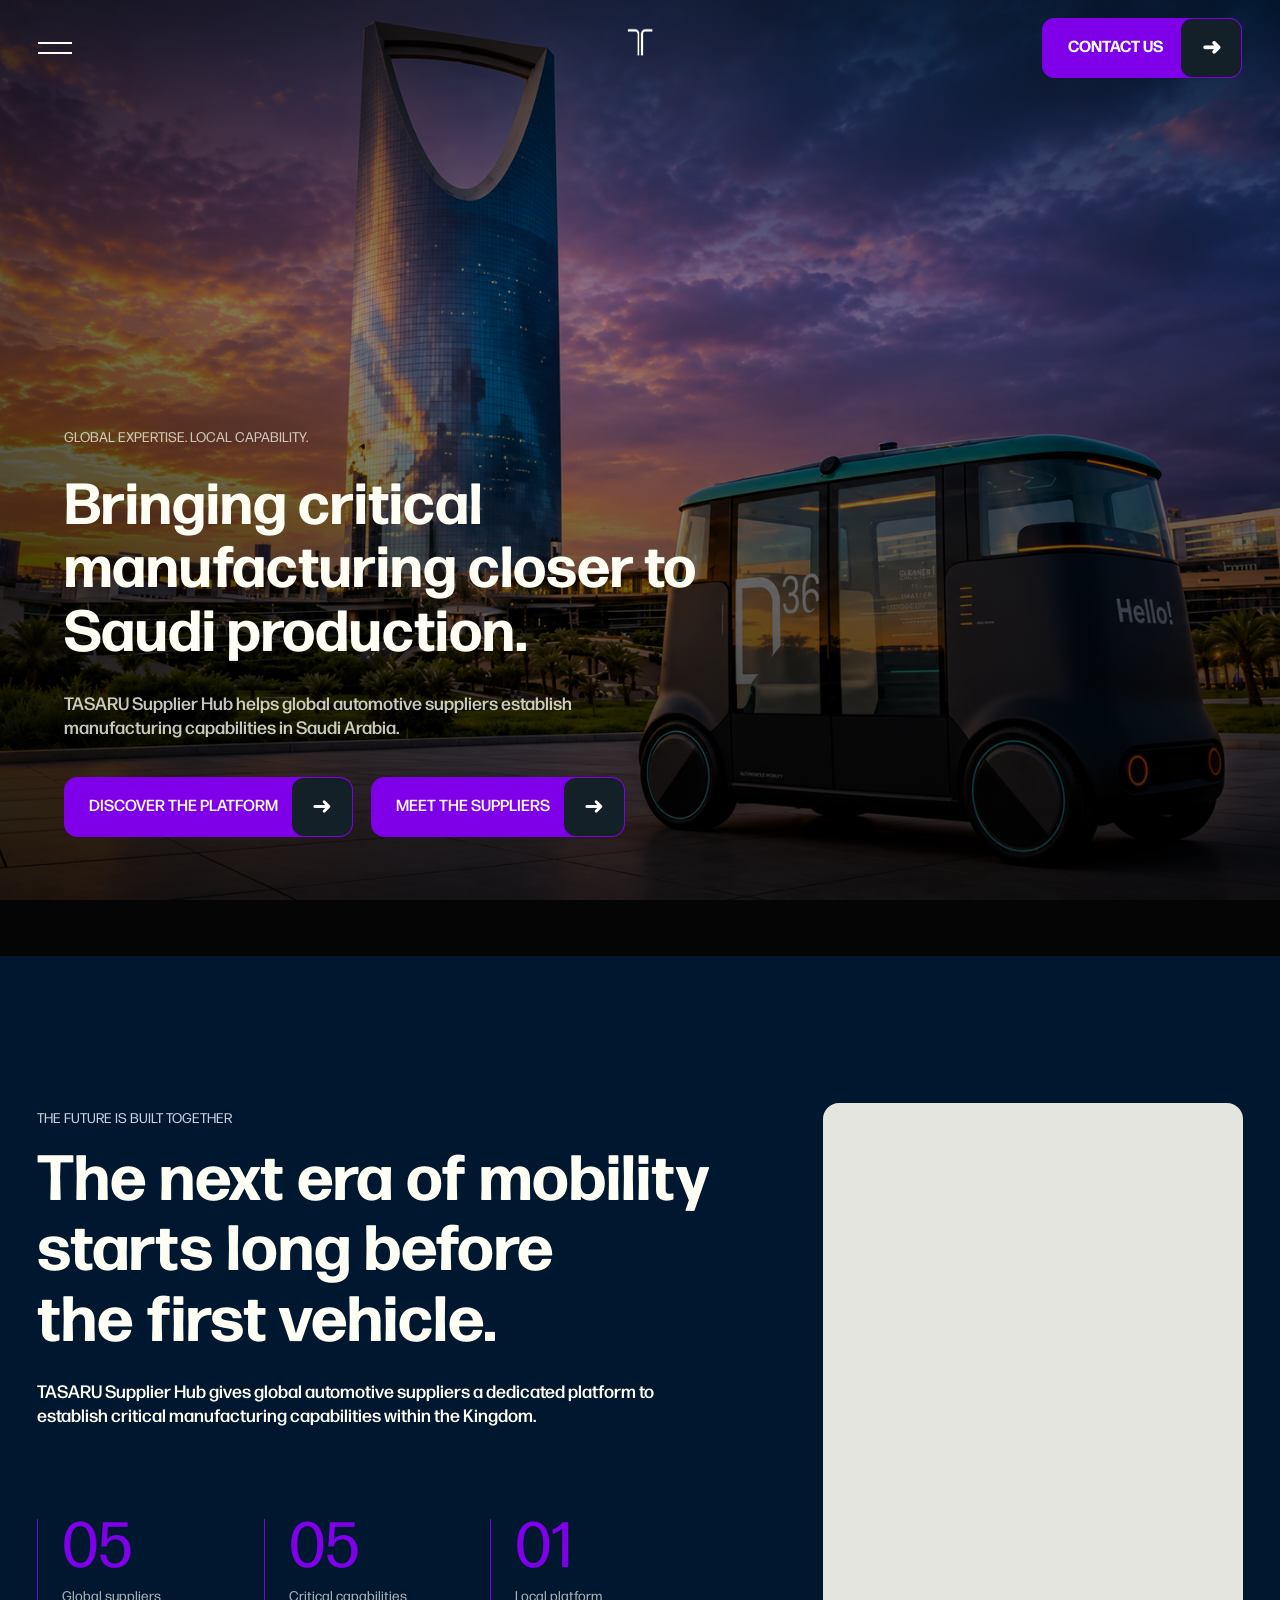
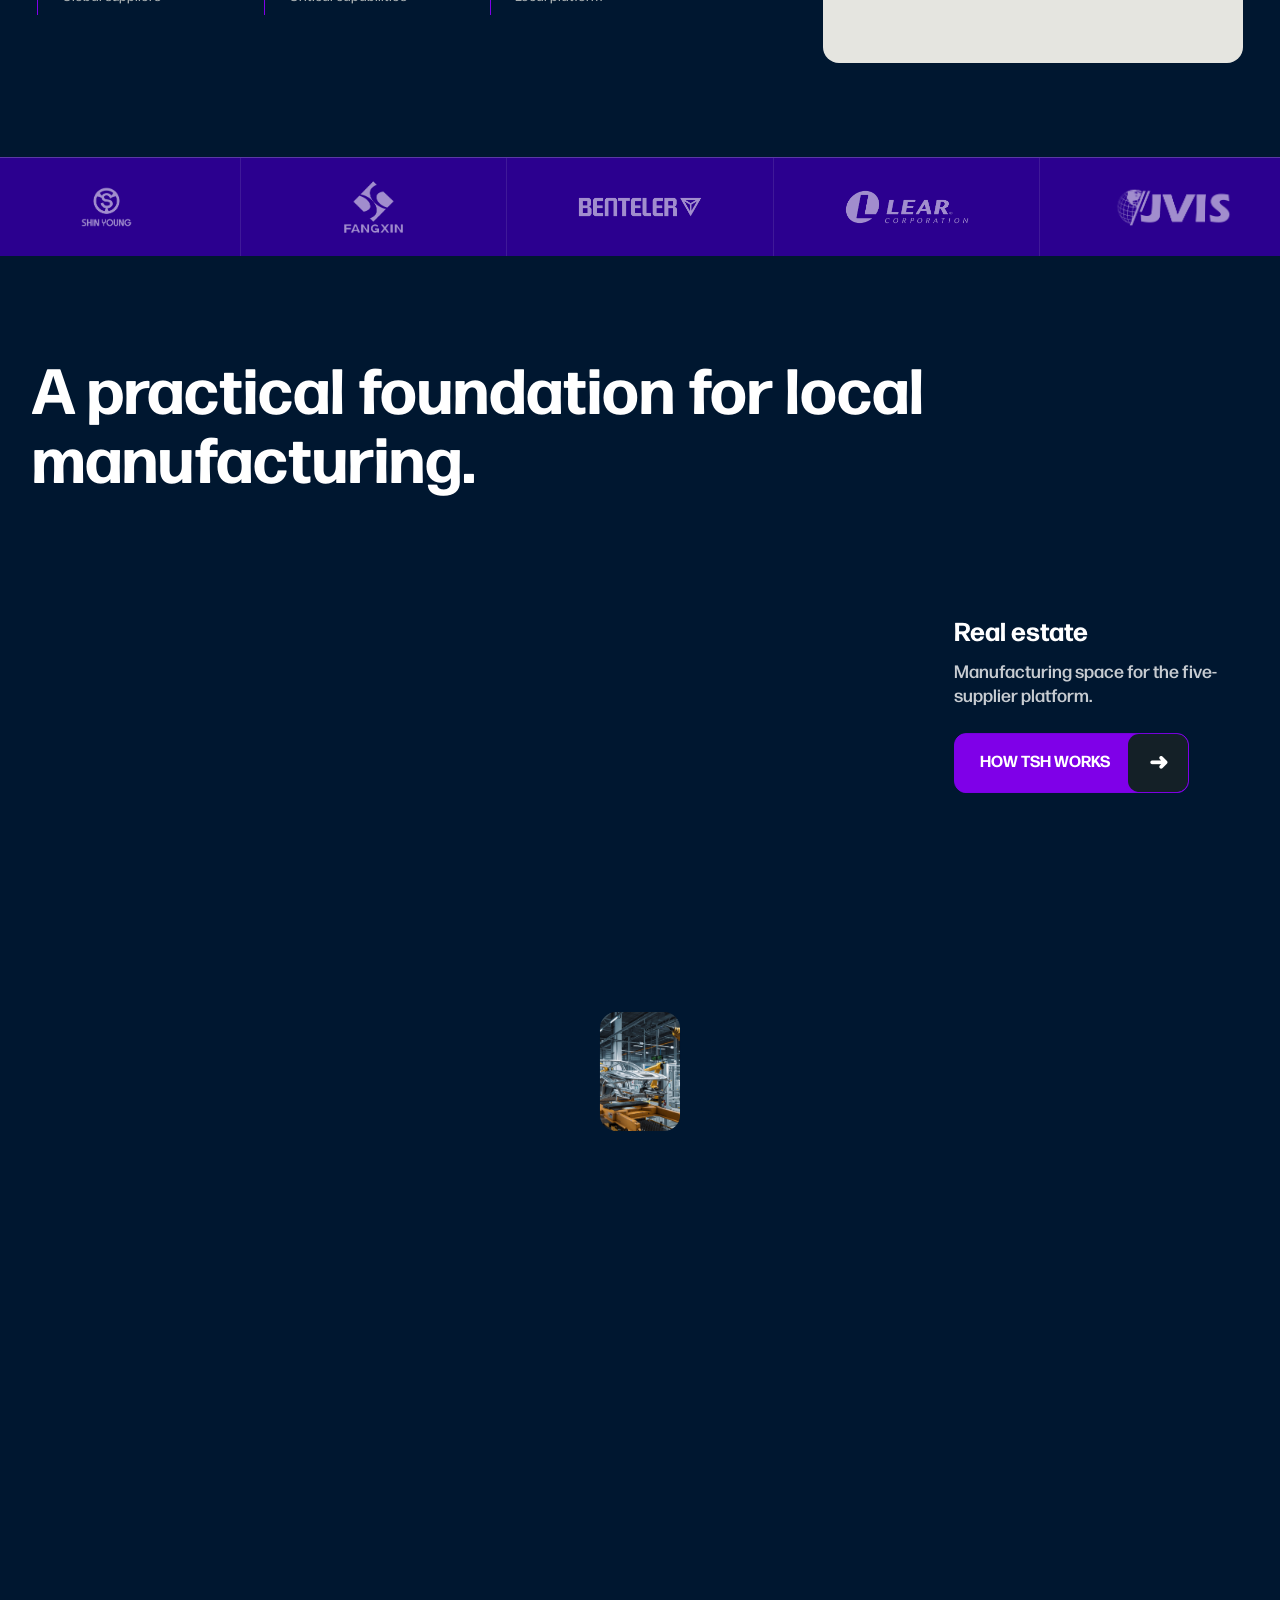
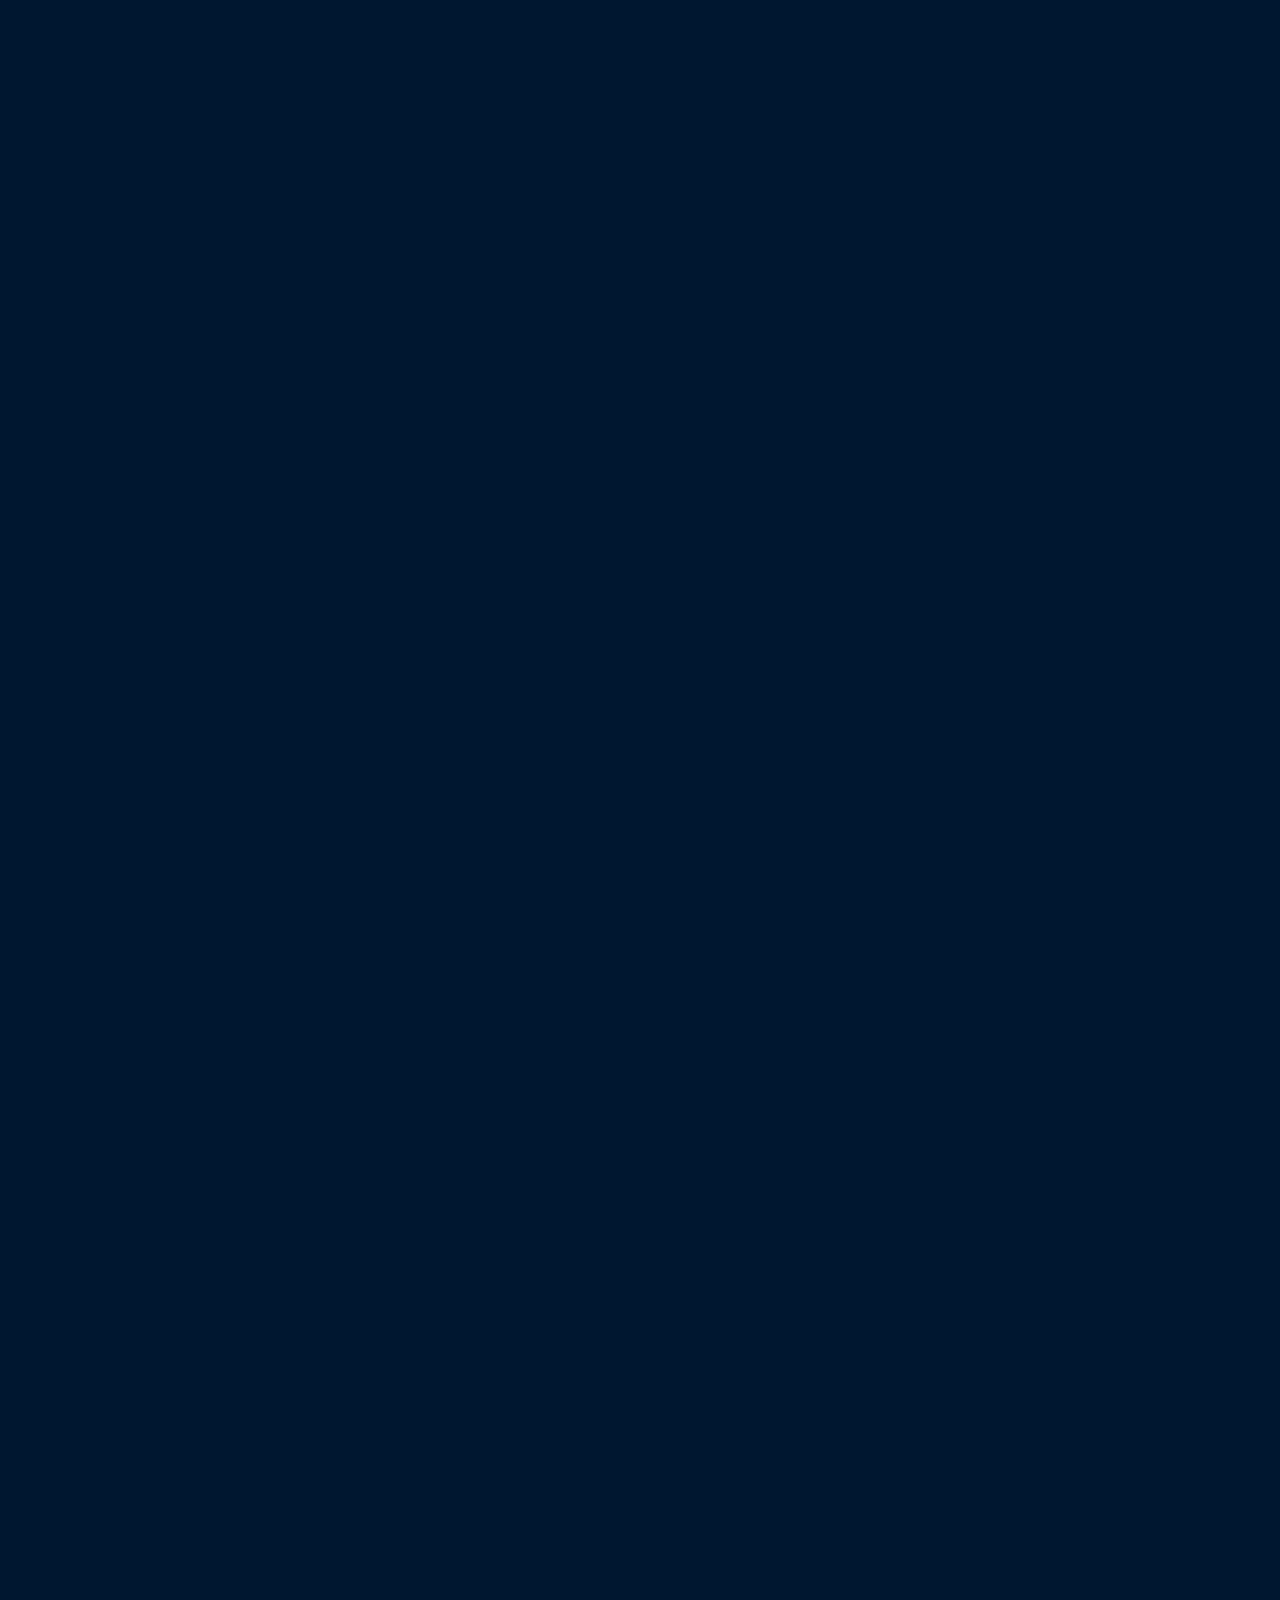
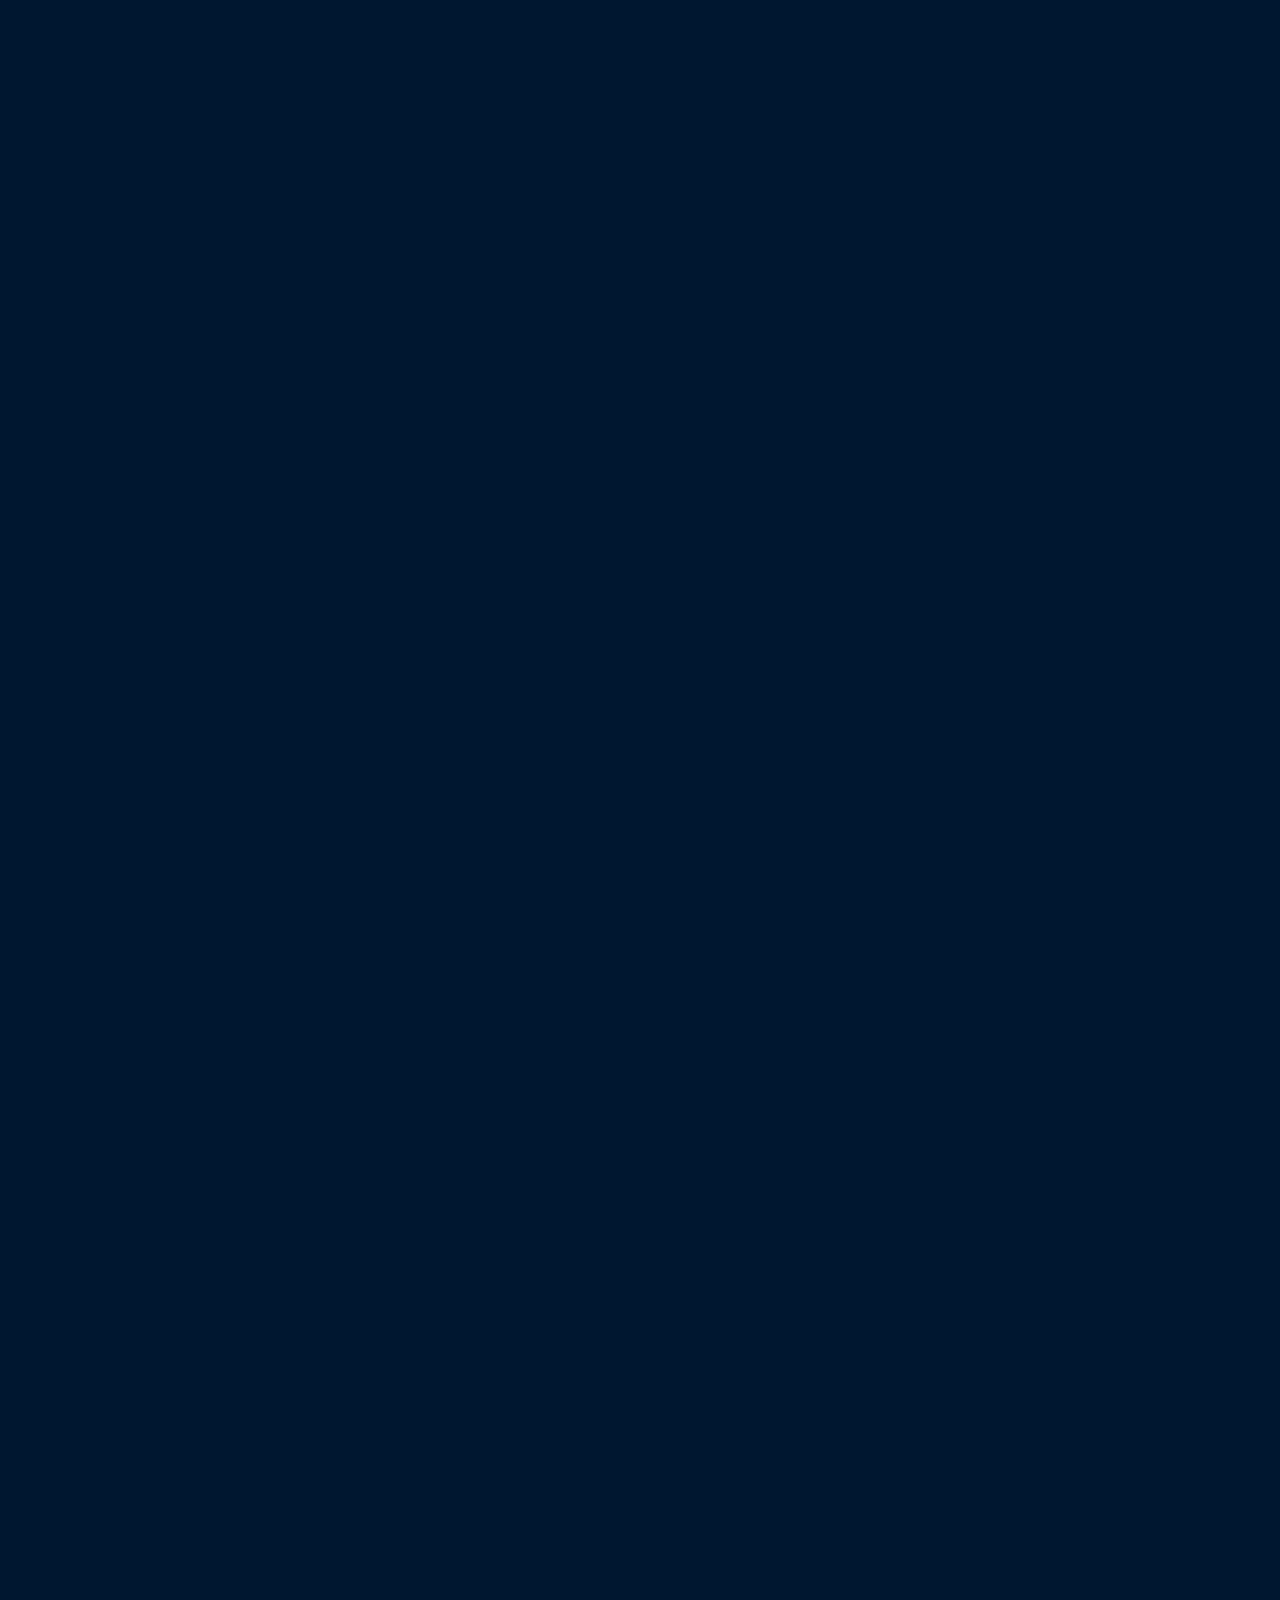
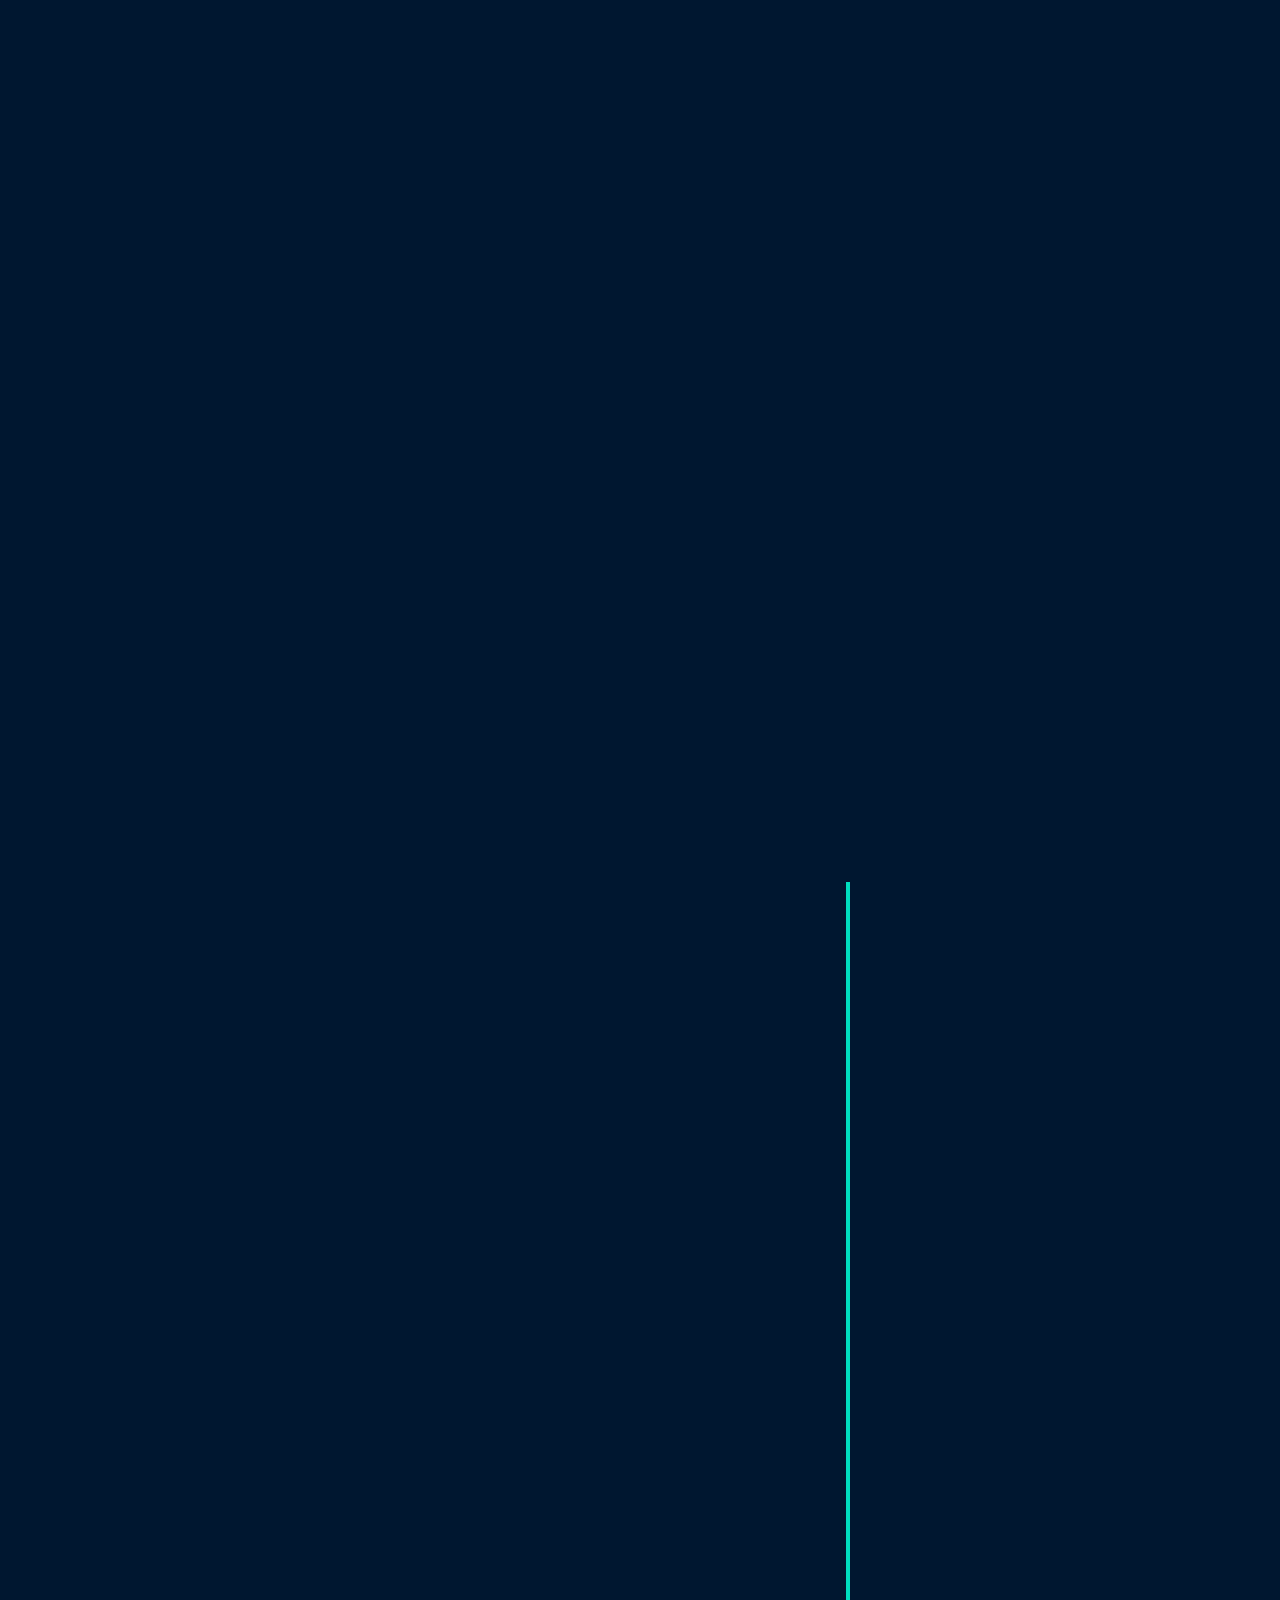
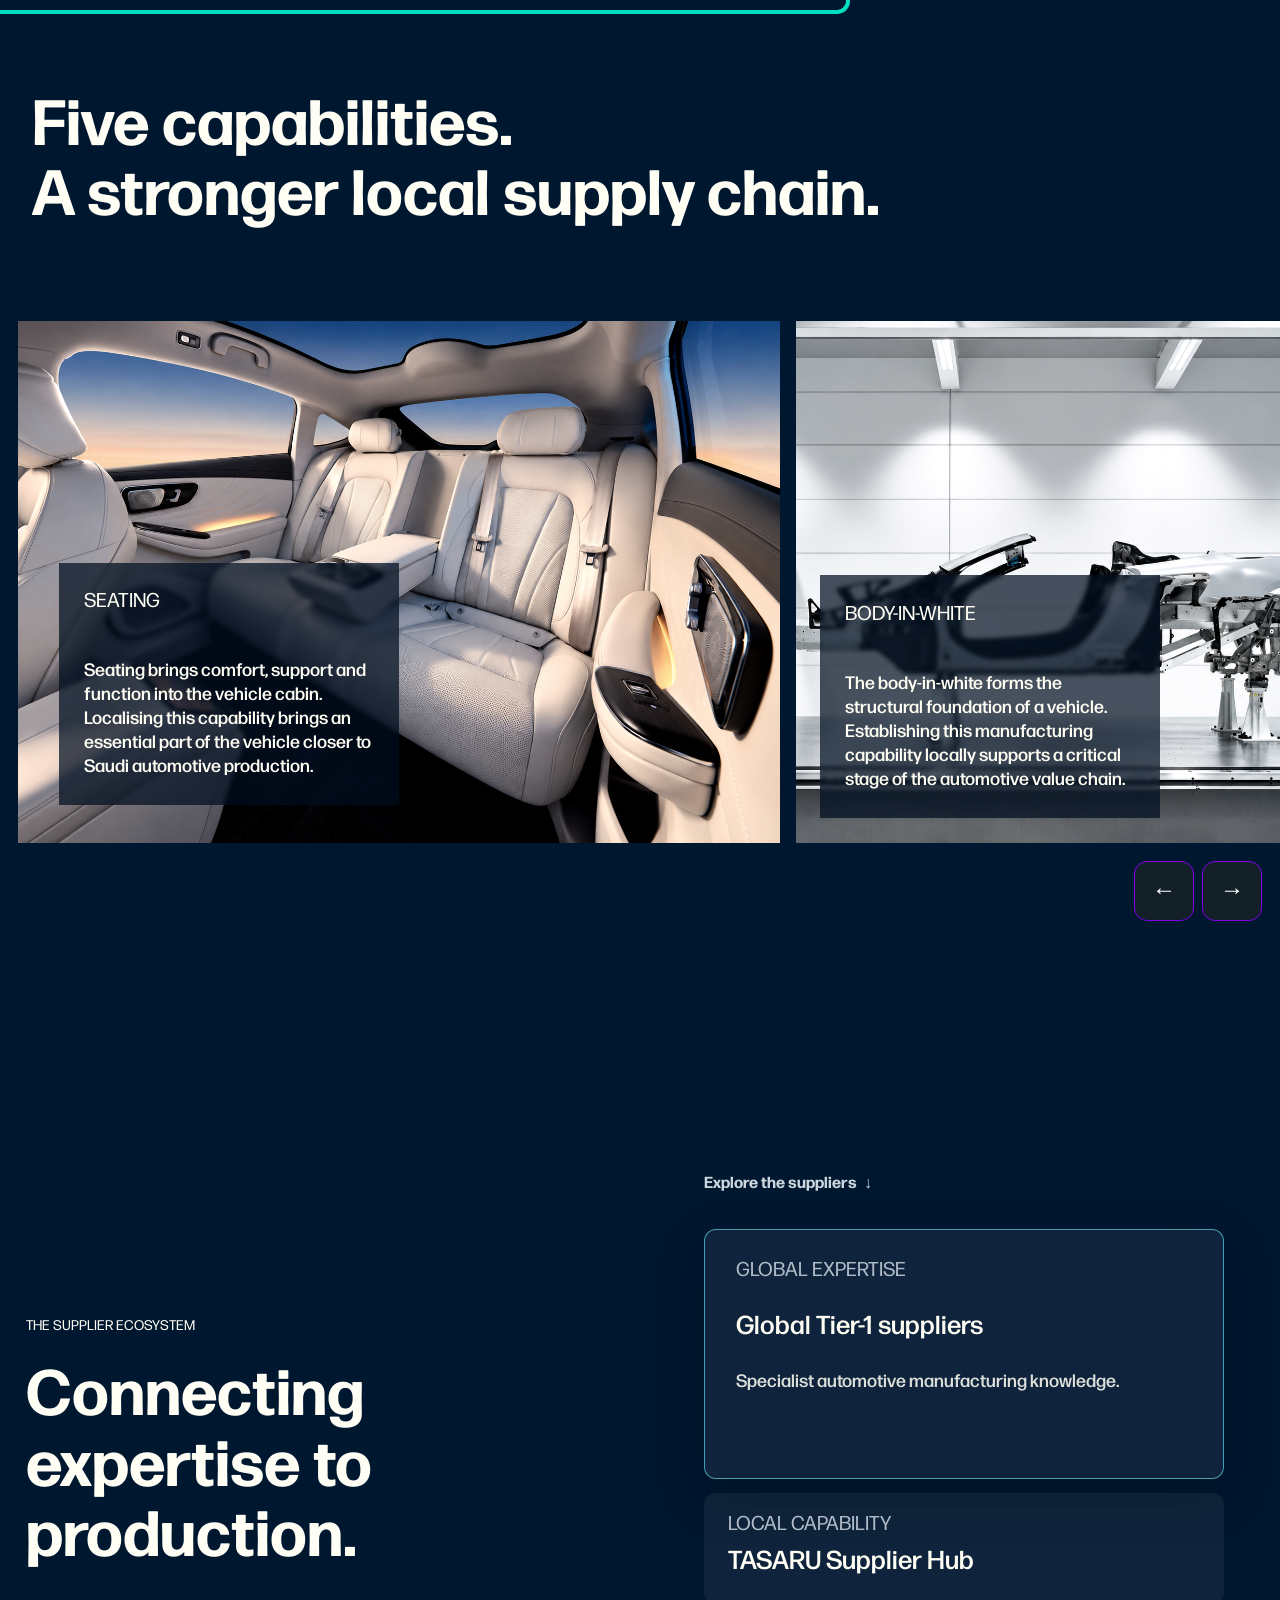
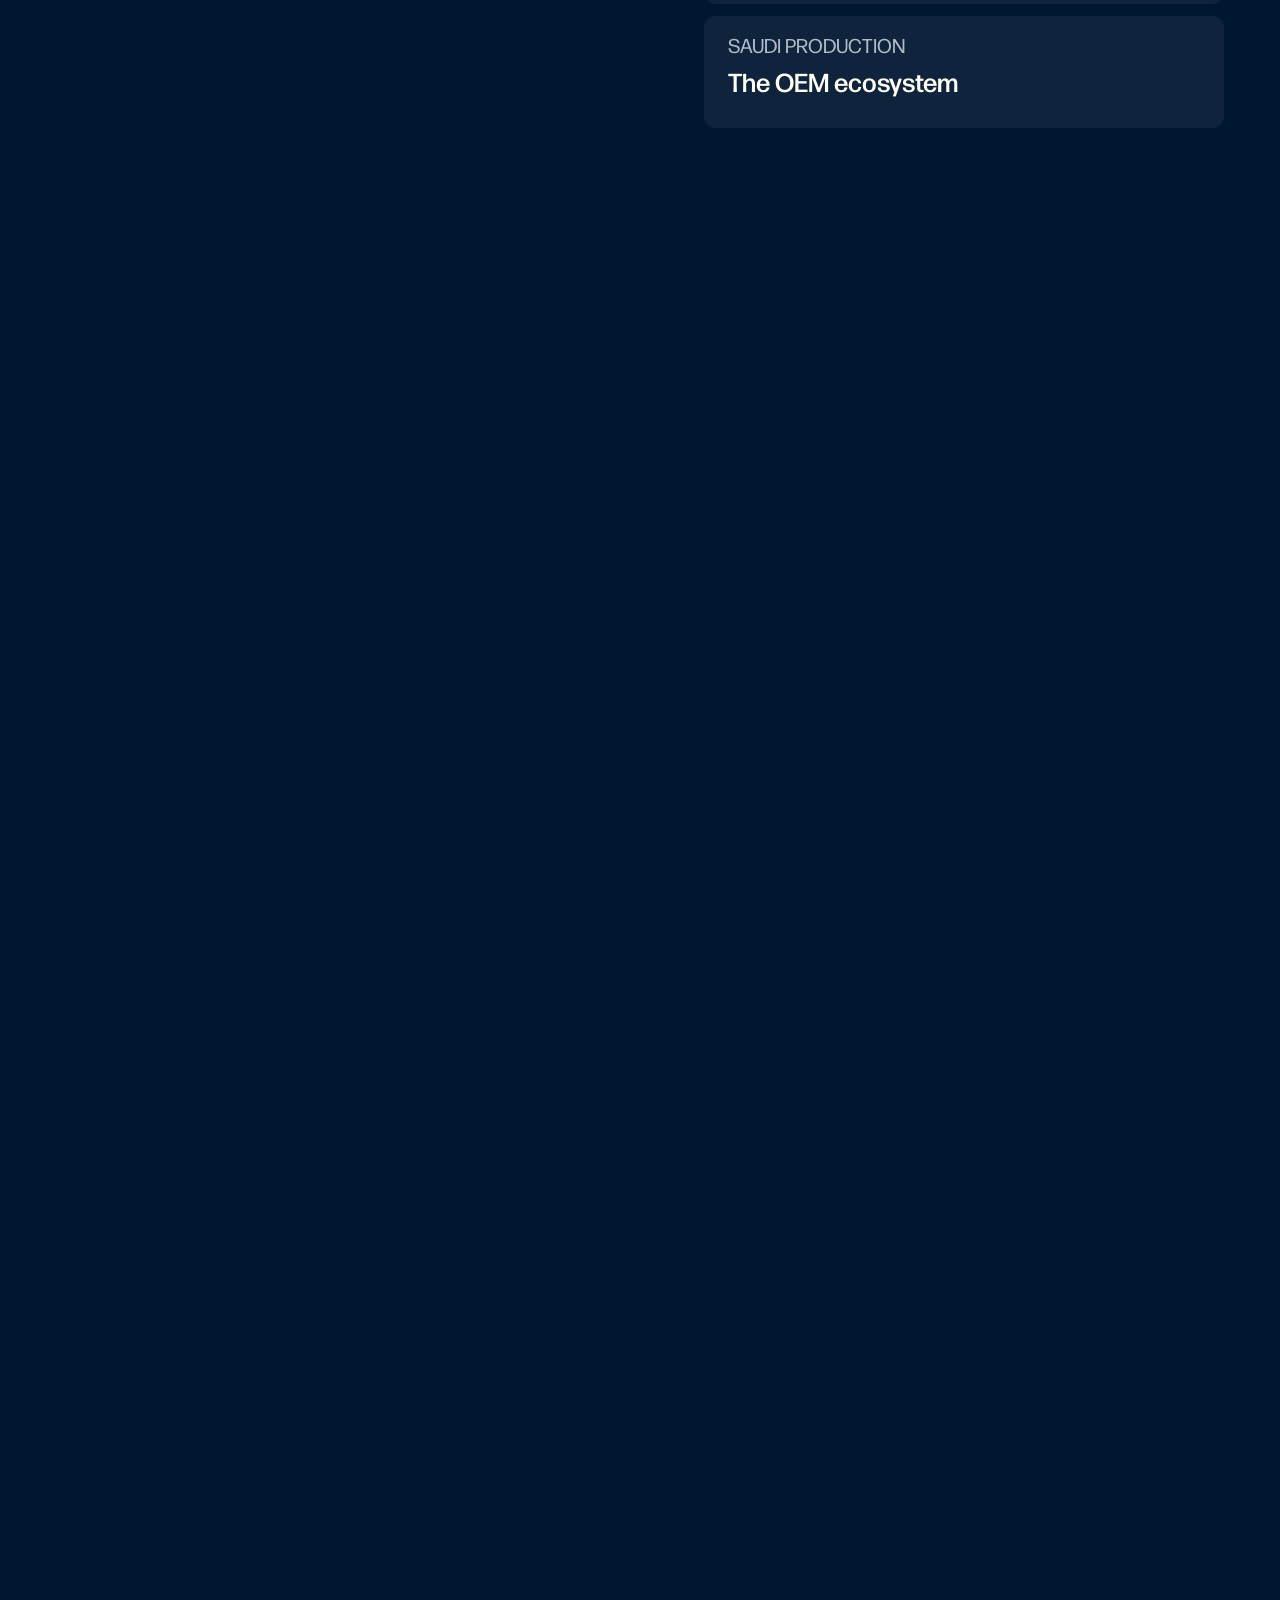
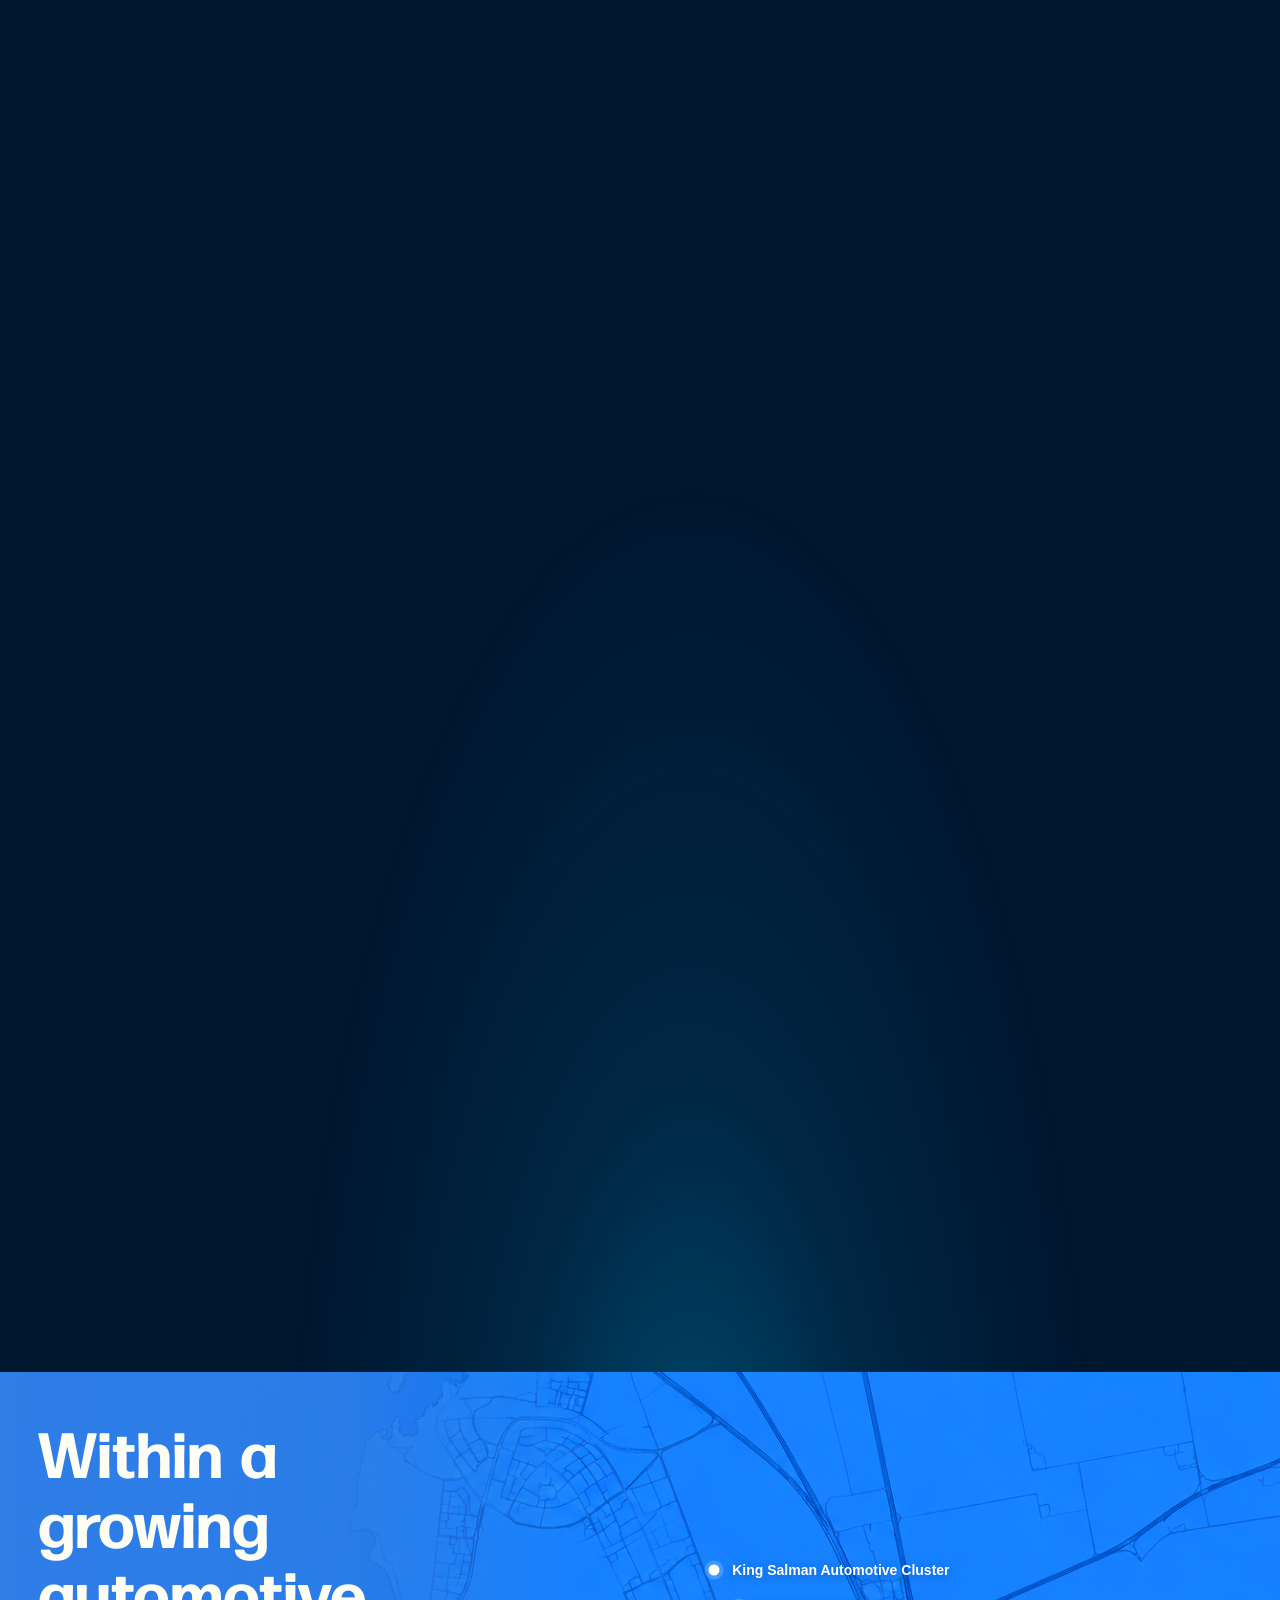
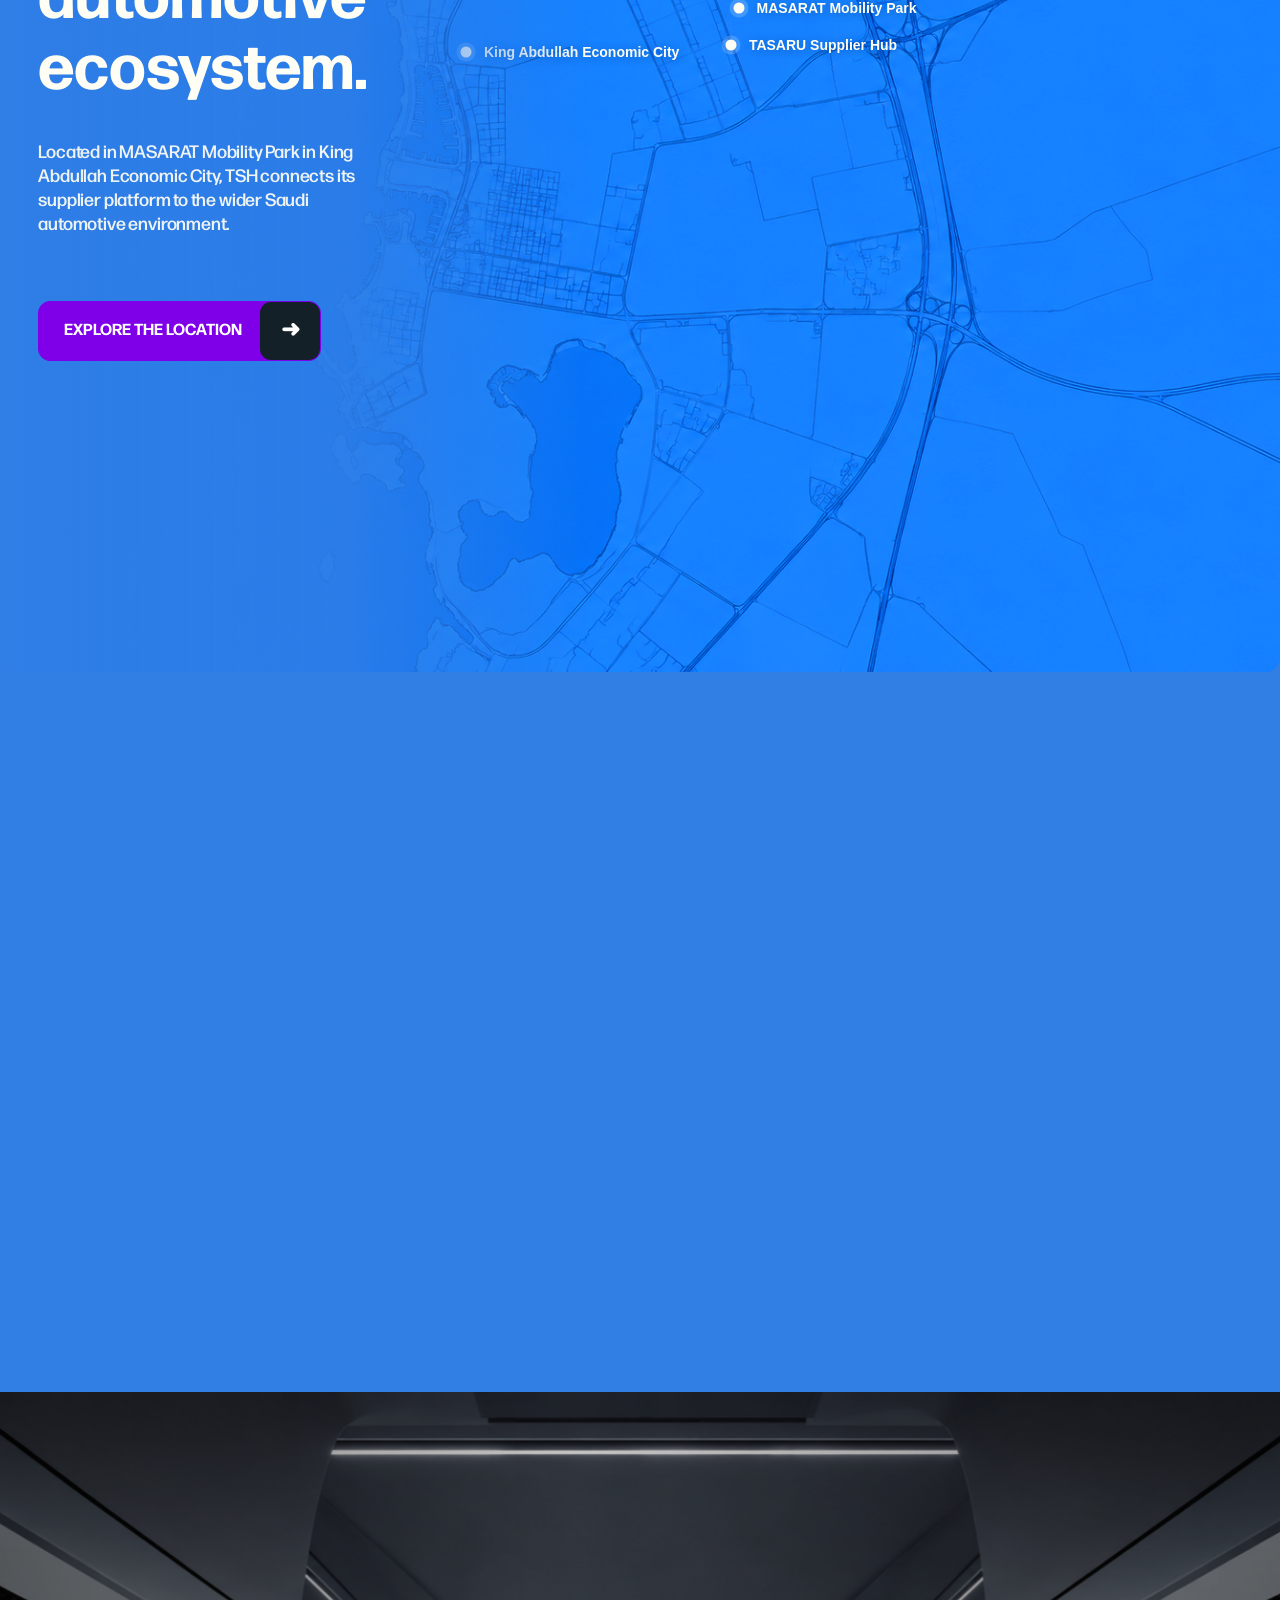
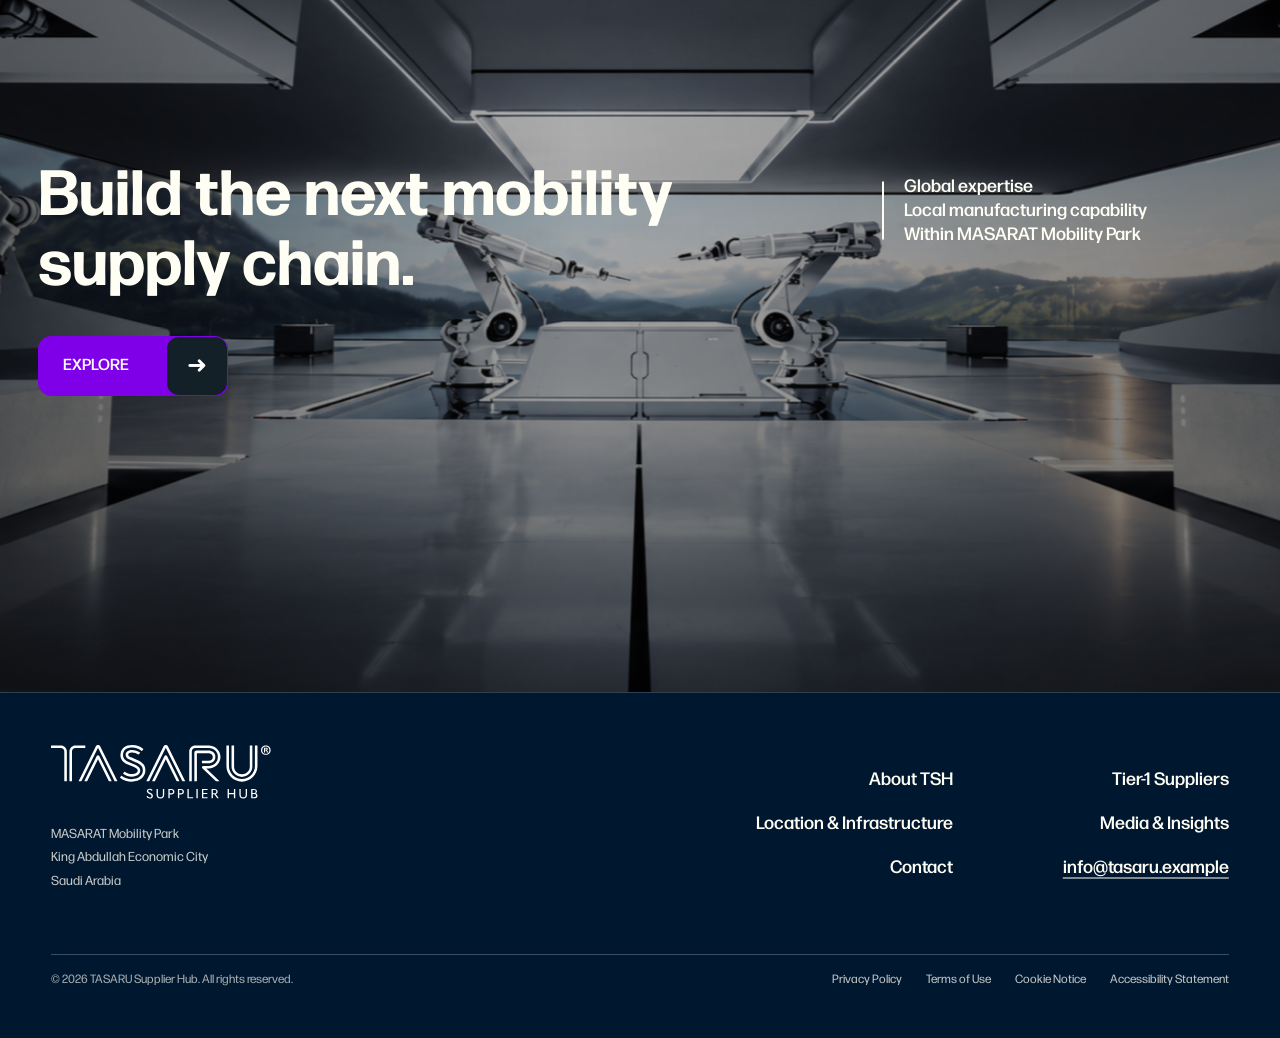
==== commit e88638d5: "Reduce supplier card height" ====
--- a/concepts/tasaru-homepage/index.html
+++ b/concepts/tasaru-homepage/index.html
@@ -6,7 +6,7 @@
   <meta name="theme-color" content="#001730">
   <meta name="description" content="TASARU Supplier Hub hero concept.">
   <title>TASARU — Hero</title>
-  <link rel="stylesheet" href="styles.css?v=joby-platform-motion-v65">
+  <link rel="stylesheet" href="styles.css?v=joby-platform-motion-v68">
   <link rel="stylesheet" href="responsive-type.css?v=6">
   <link rel="stylesheet" href="highlights-motion.css?v=2">
 </head>
--- a/concepts/tasaru-homepage/styles.css
+++ b/concepts/tasaru-homepage/styles.css
@@ -3566,7 +3566,7 @@
 overflow:hidden
 }
 .auar-second-copy{
-align-self:start;
+align-self:center;
 display:flex;
 flex-direction:column;
 min-width:0;
@@ -3633,7 +3633,7 @@
 white-space:nowrap
 }
 .auar-second-visual{
-align-self:start;
+align-self:center;
 width:100%;
 height:min(560px,70vh);
 min-height:420px;
@@ -6728,6 +6728,31 @@
 display:none!important
 }
 
+/* Final supplier capability card height. */
+.vast-progress-card{
+height:clamp(430px,58svh,600px)!important;
+min-height:clamp(430px,58svh,600px)!important
+}
+.vast-progress-caption{
+min-height:clamp(176px,20svh,232px)!important
+}
+@media(max-width:1000px){
+.vast-progress-card{
+height:460px!important;
+min-height:460px!important
+}
+}
+@media(max-width:640px){
+.vast-progress-card{
+height:420px!important;
+min-height:420px!important
+}
+.vast-progress-caption,
+.vast-progress-card--side .vast-progress-caption{
+gap:22px!important
+}
+}
+
 /* Final body paragraph typography. */
 .joby-hero-body,
 .auar-second-copy>p:not(.auar-second-kicker),
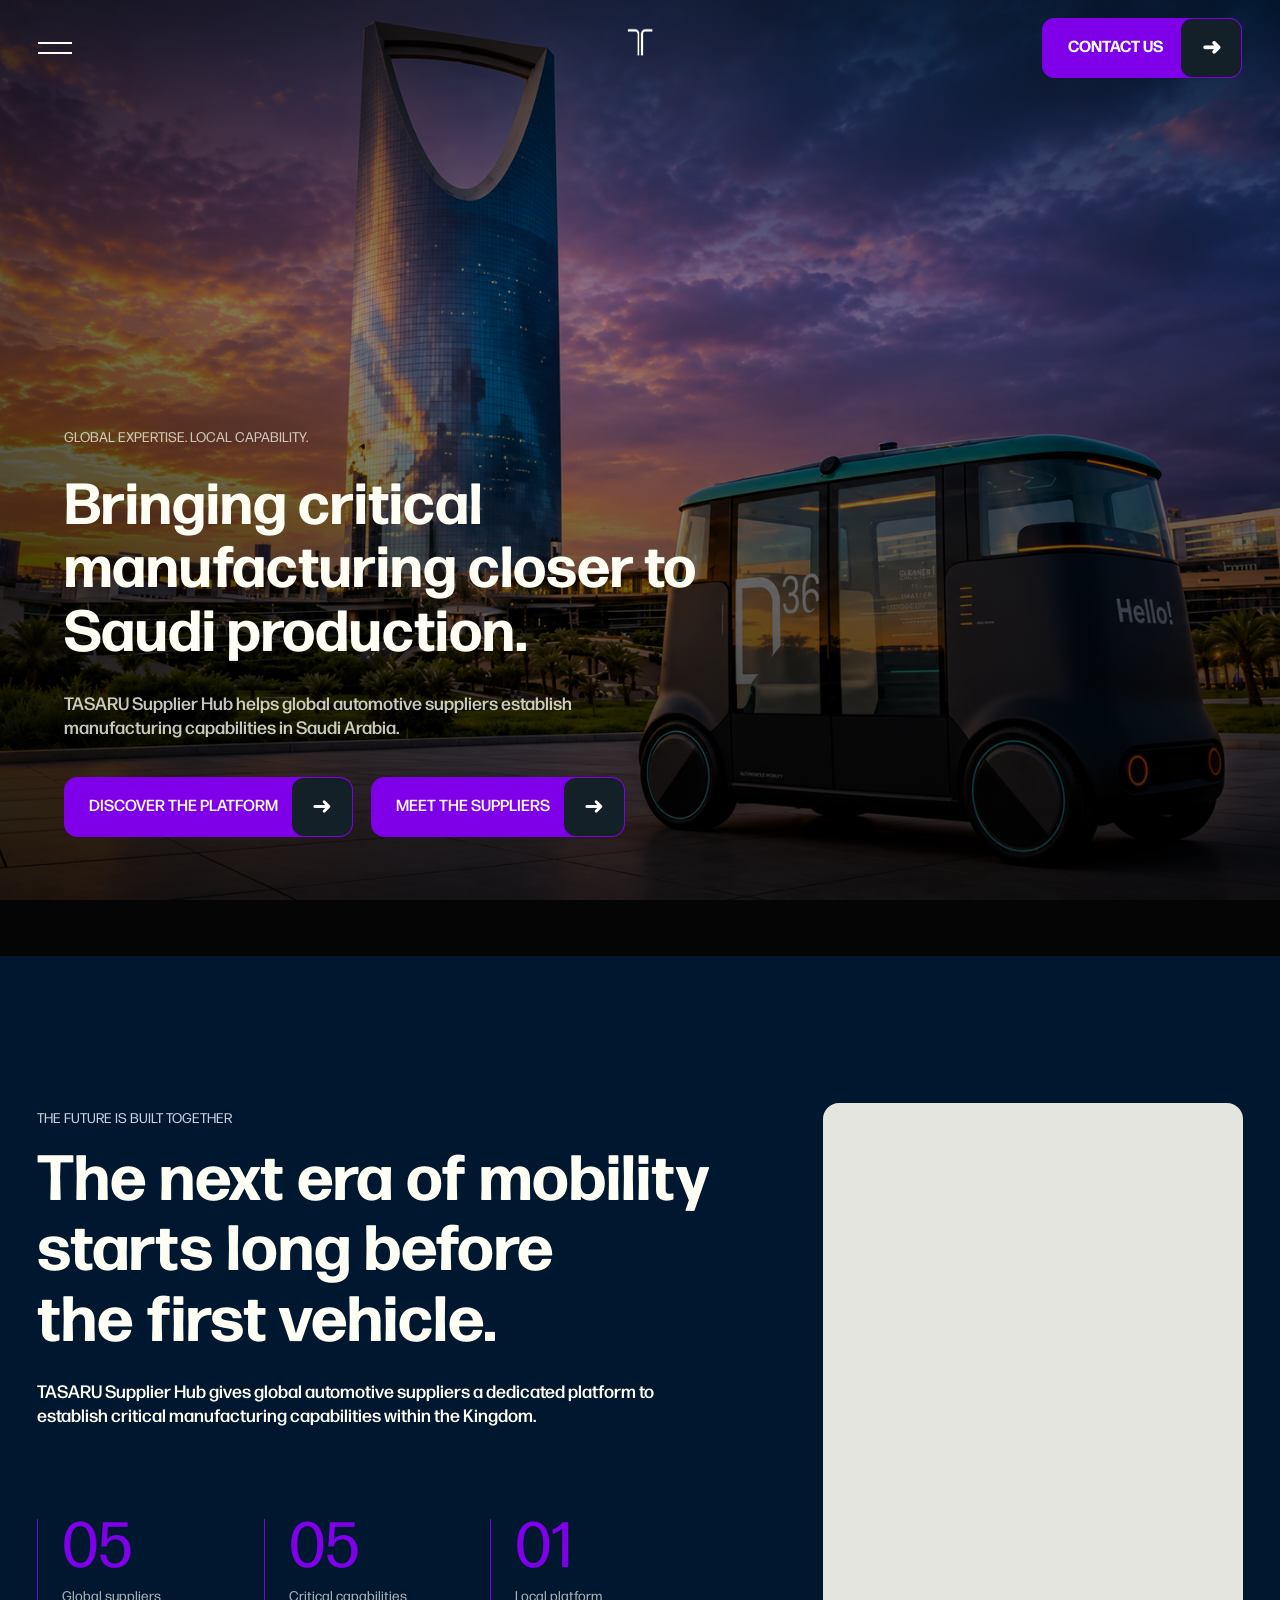
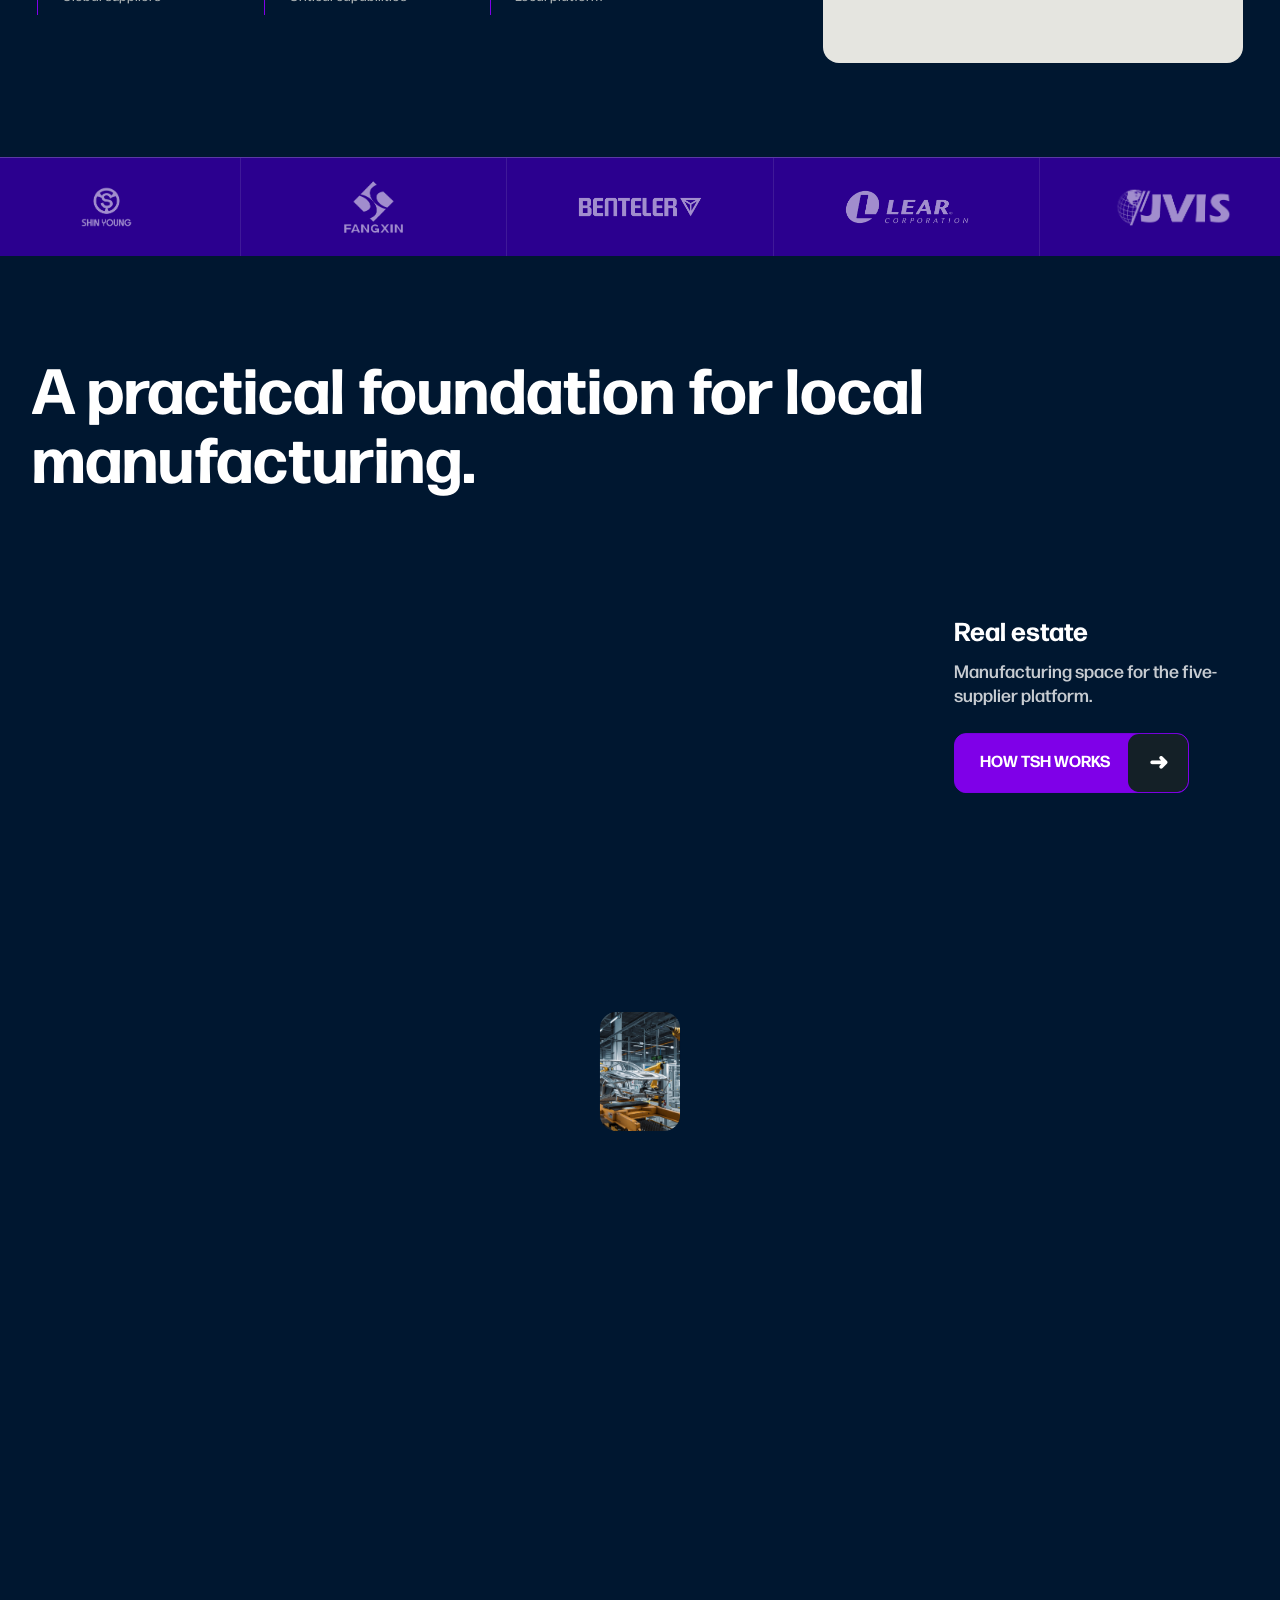
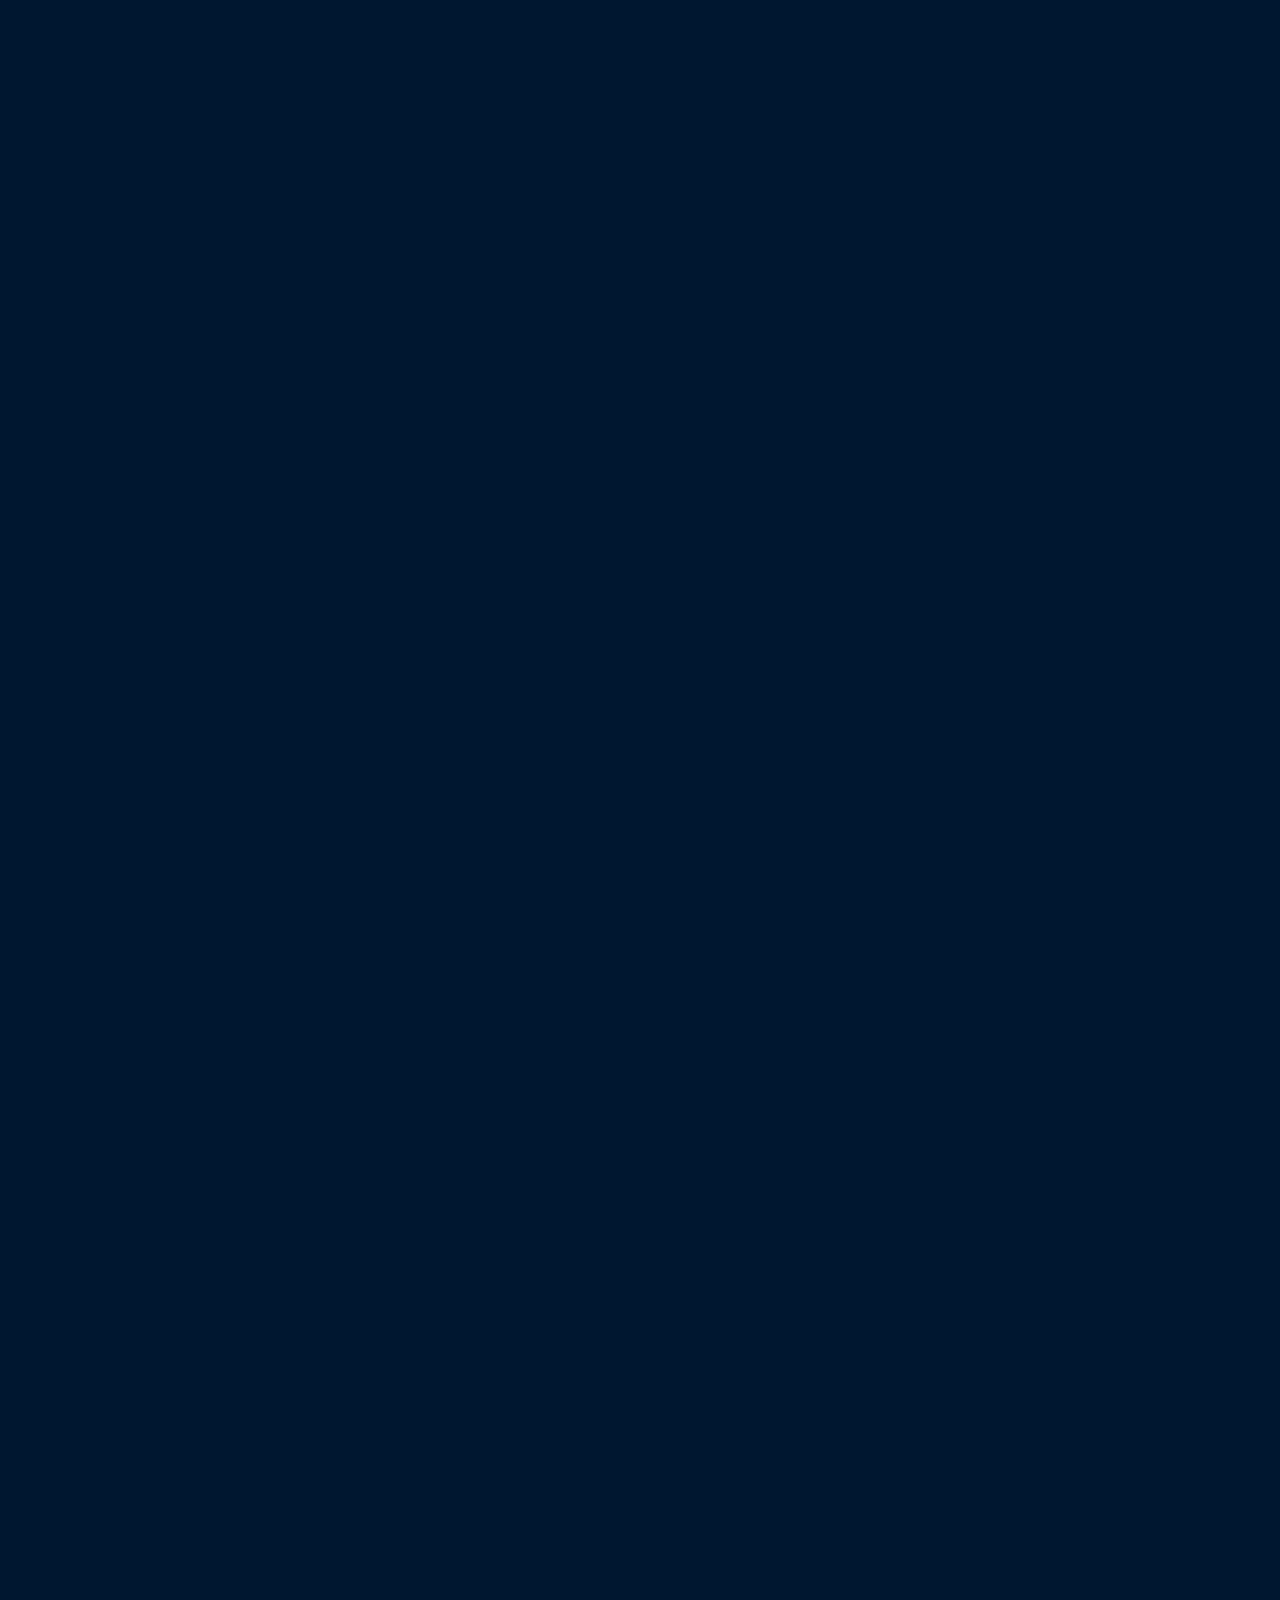
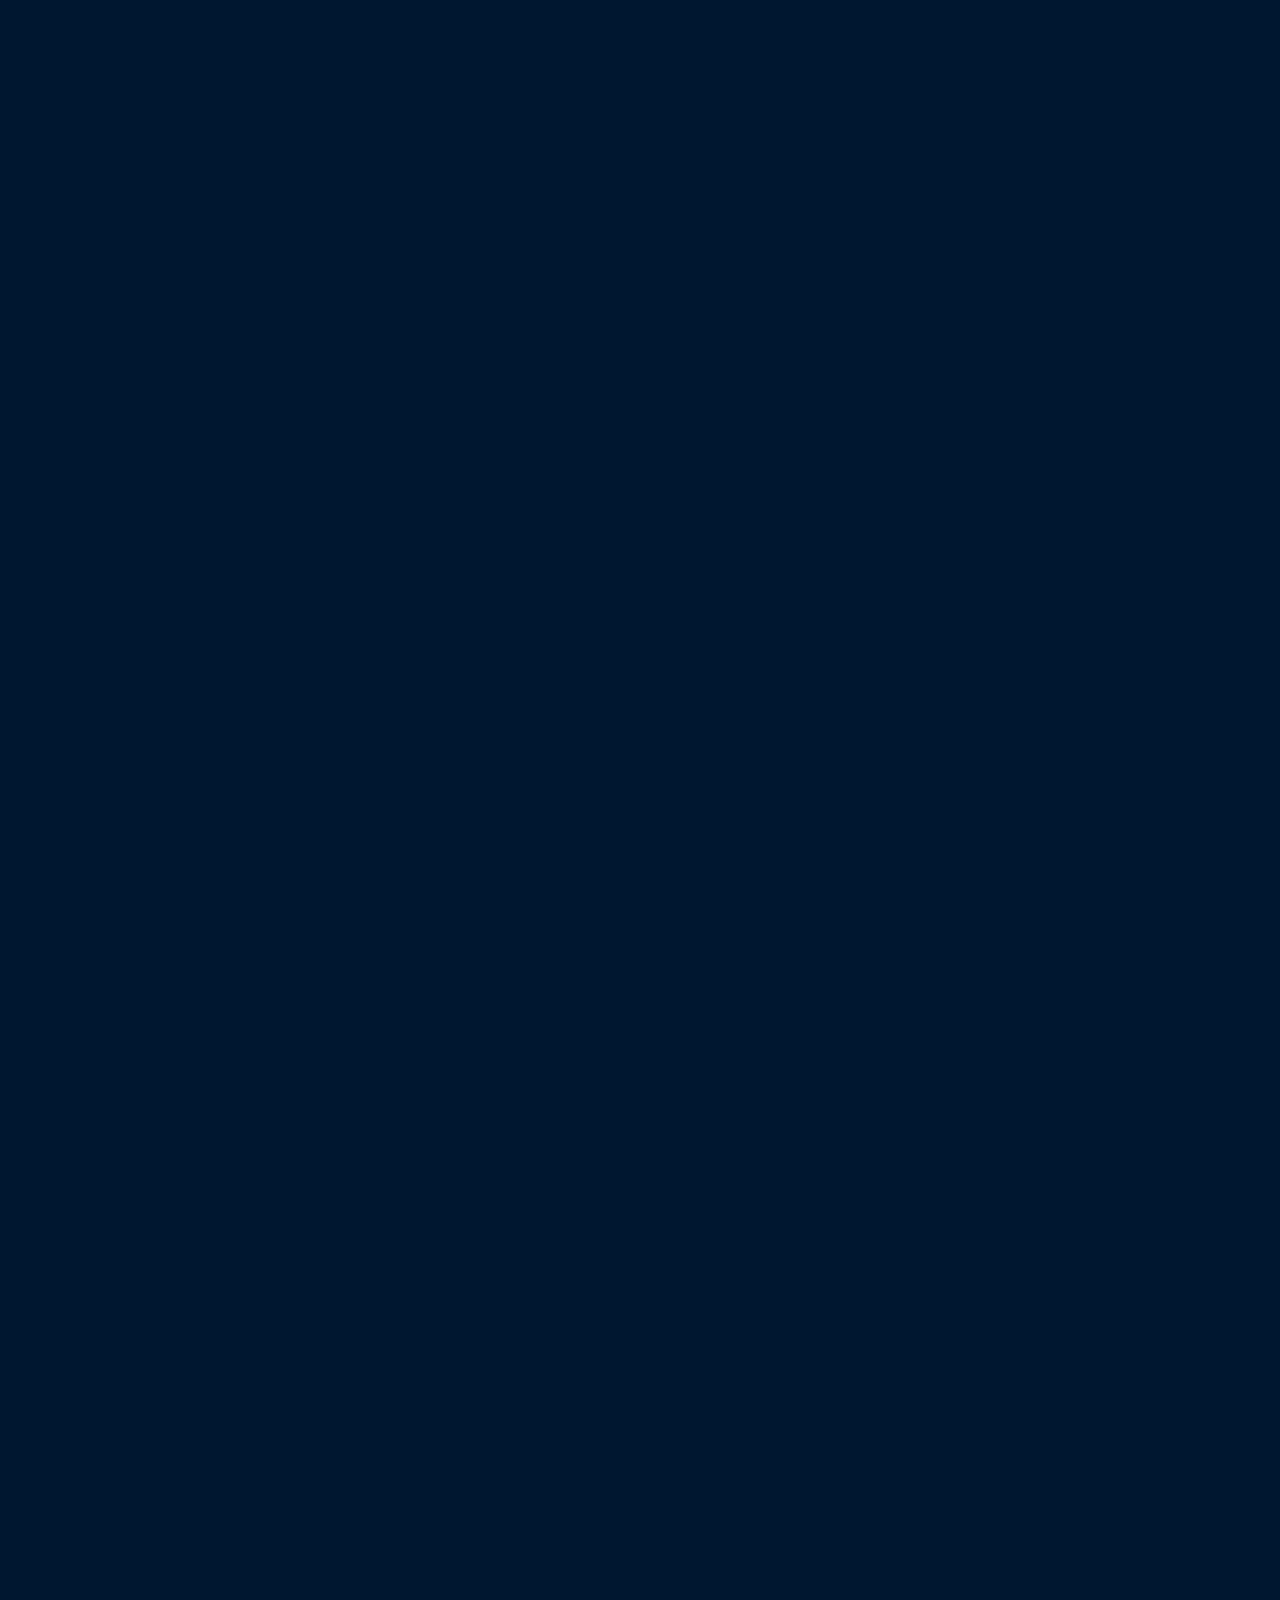
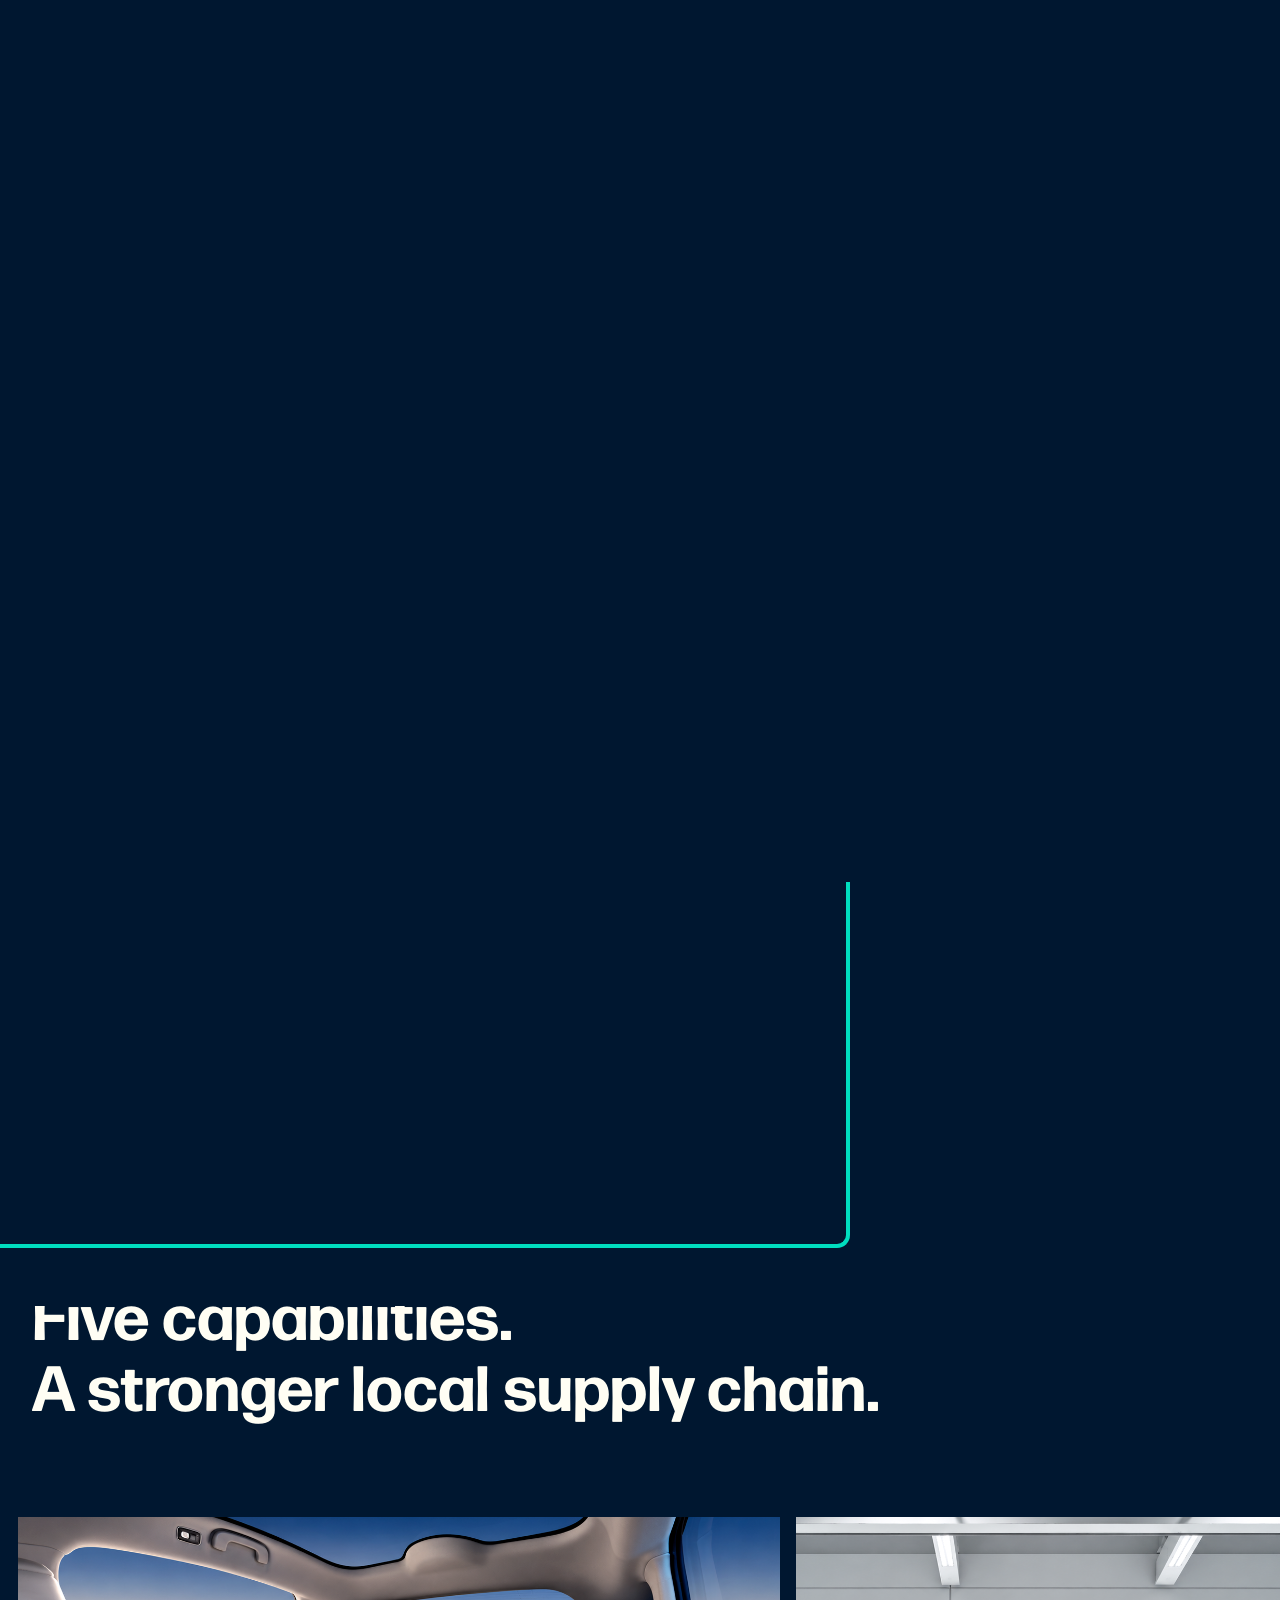
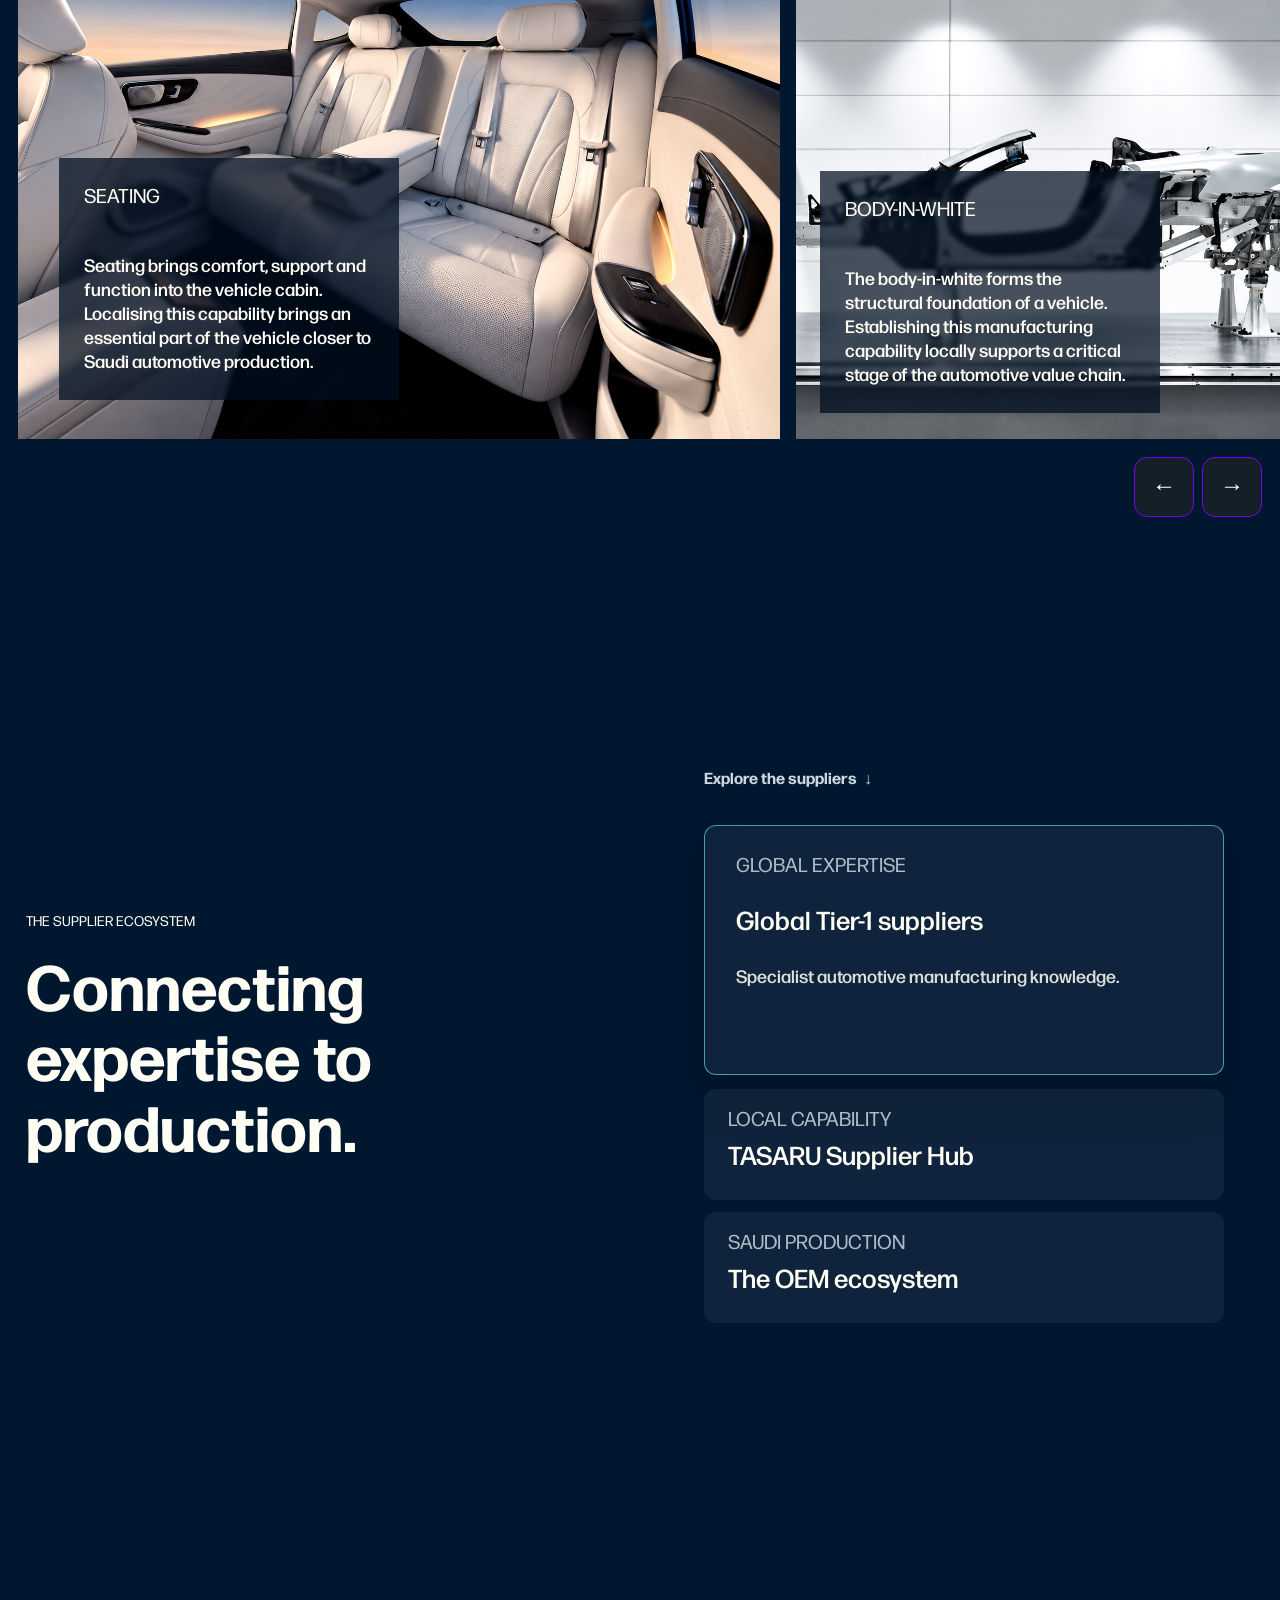
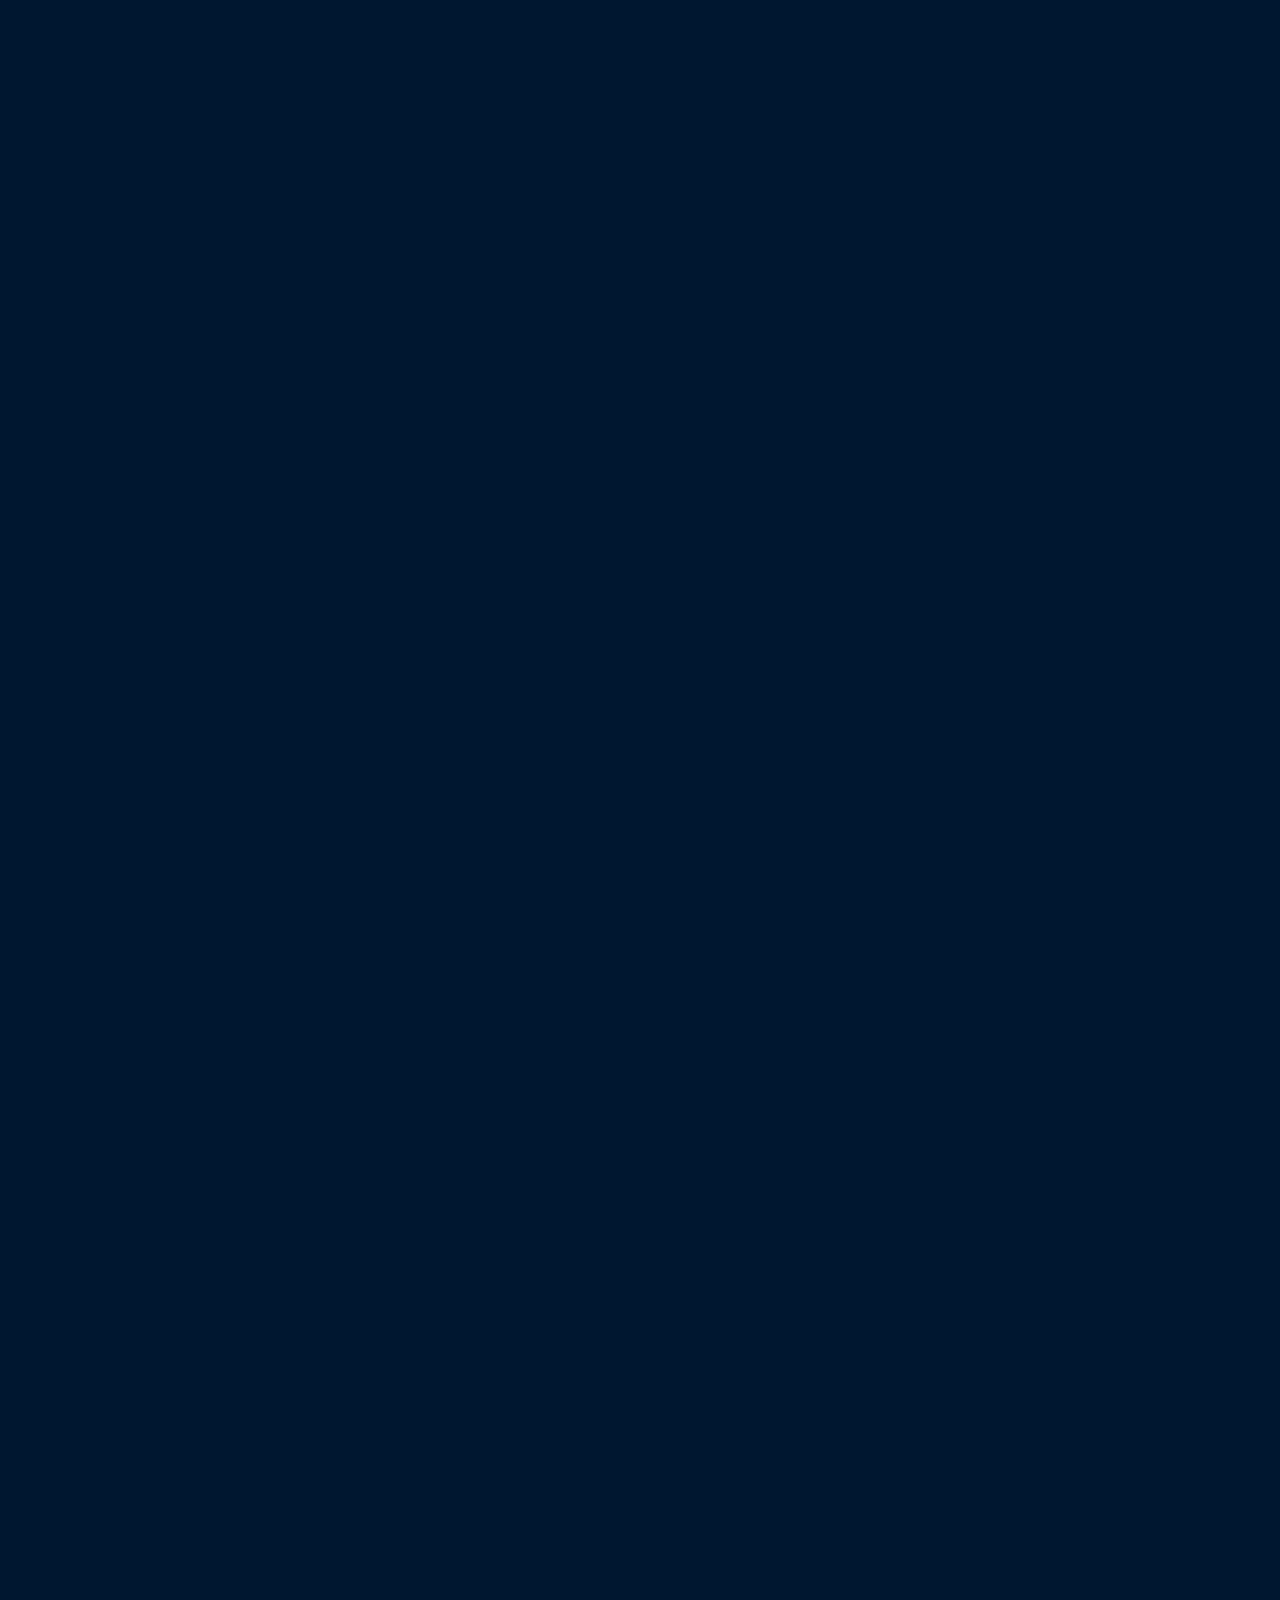
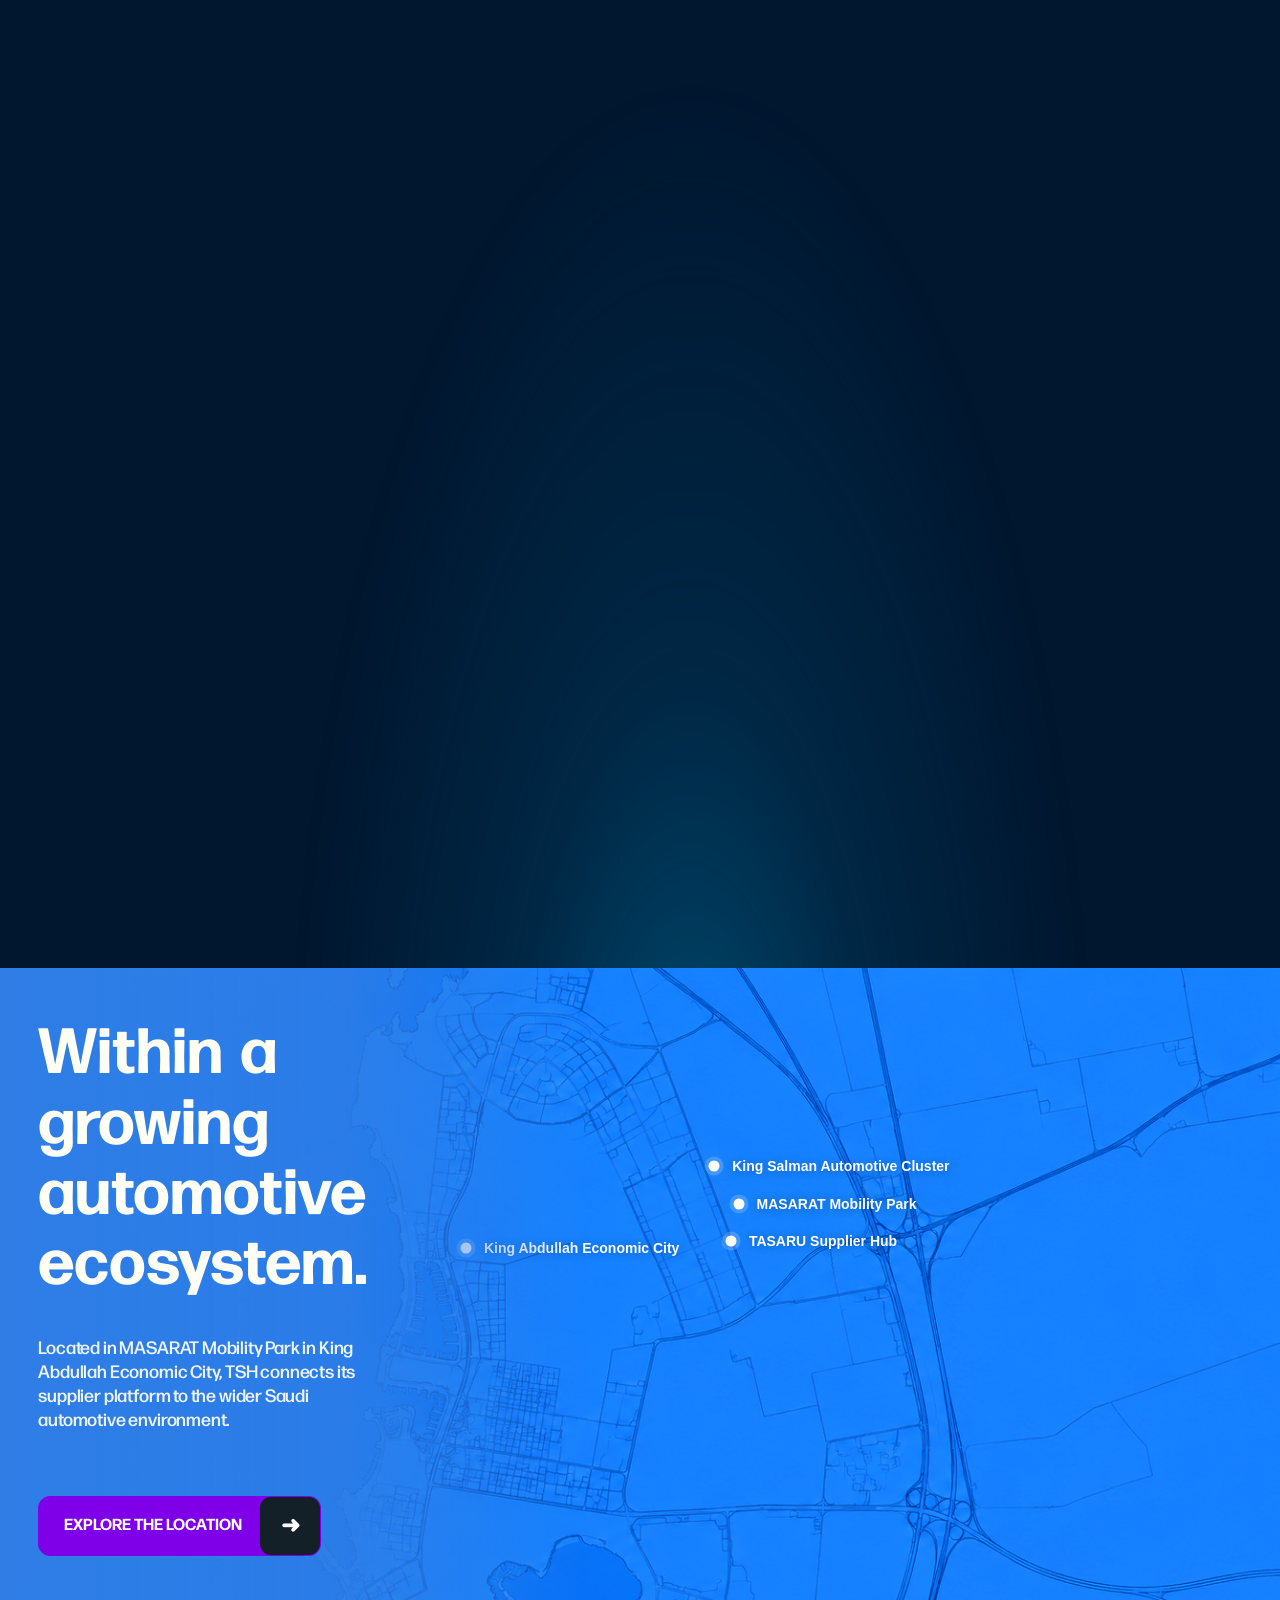
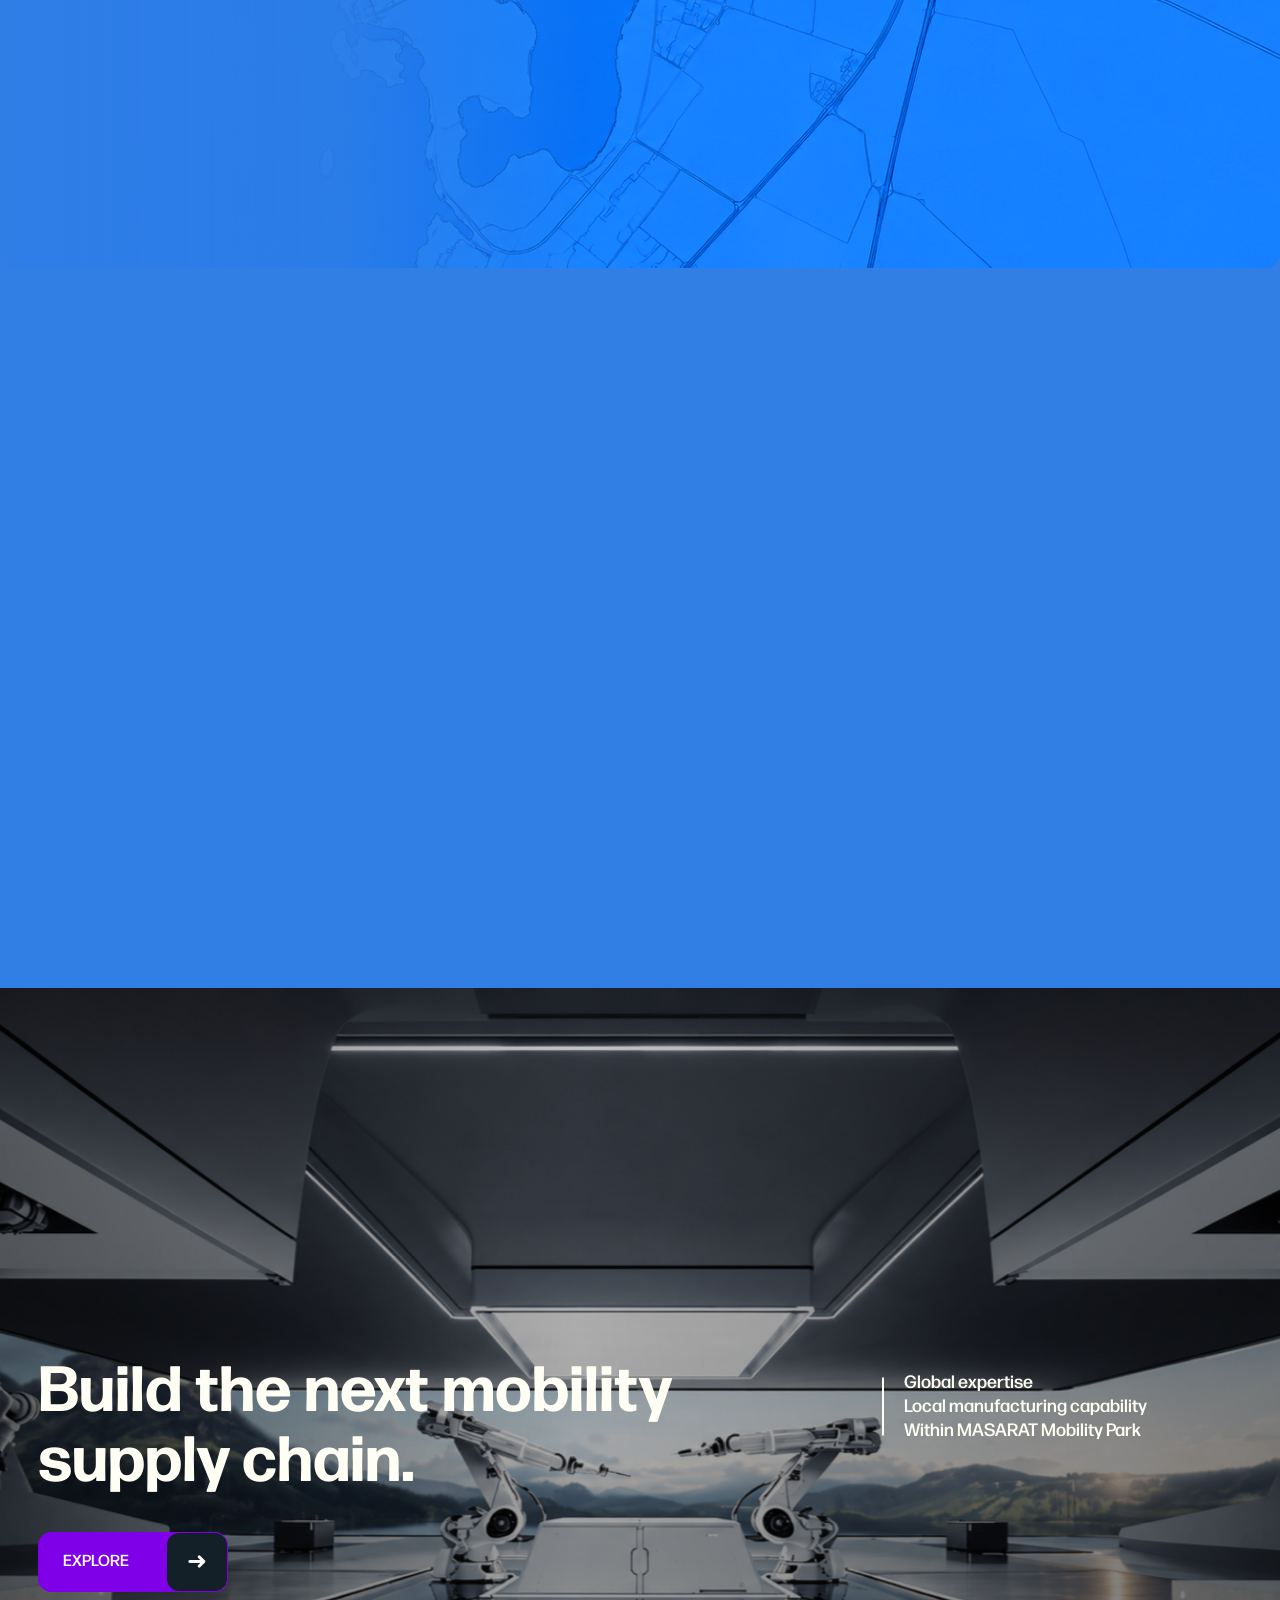
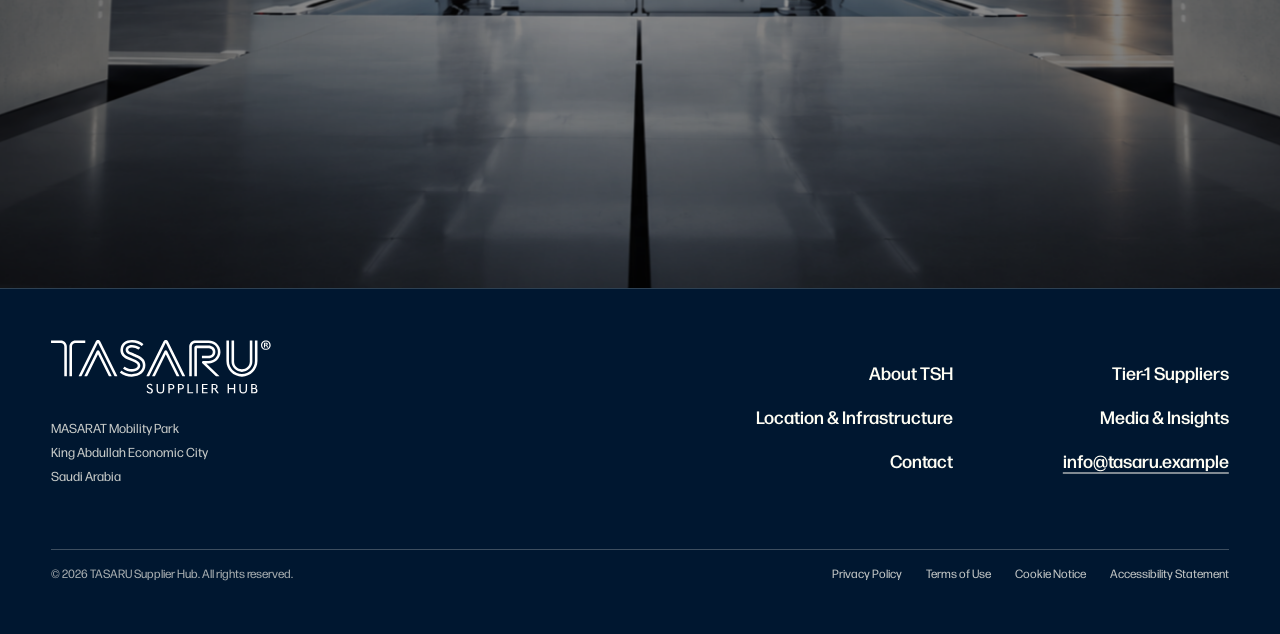
==== commit f63403fe: "Reduce supplier transition line height and spacing" ====
--- a/concepts/tasaru-homepage/index.html
+++ b/concepts/tasaru-homepage/index.html
@@ -6,7 +6,7 @@
   <meta name="theme-color" content="#001730">
   <meta name="description" content="TASARU Supplier Hub hero concept.">
   <title>TASARU — Hero</title>
-  <link rel="stylesheet" href="styles.css?v=joby-platform-motion-v68">
+  <link rel="stylesheet" href="styles.css?v=joby-platform-motion-v69">
   <link rel="stylesheet" href="responsive-type.css?v=6">
   <link rel="stylesheet" href="highlights-motion.css?v=2">
 </head>
@@ -343,7 +343,7 @@
     </footer>
   </main>
 
-  <script src="highlights-motion.js?v=2"></script>
+  <script src="highlights-motion.js?v=3"></script>
   <script>
     const menu = document.querySelector('.joby-menu');
     const menuToggle = document.querySelector('.joby-menu-toggle');
--- a/concepts/tasaru-homepage/styles.css
+++ b/concepts/tasaru-homepage/styles.css
@@ -6785,8 +6785,8 @@
 position:relative!important;
 z-index:3;
 width:calc(50% + min(18vw,210px))!important;
-height:clamp(210px,28vw,340px)!important;
-margin:calc(clamp(64px,8vw,118px) * -1) 0 clamp(54px,6vw,86px)!important;
+height:clamp(105px,14vw,170px)!important;
+margin:calc(clamp(64px,8vw,118px) * -1 - var(--brand-line-rise,0px) / 2) 0 clamp(27px,3vw,43px)!important;
 border-bottom:4px solid var(--teal)!important;
 border-right:4px solid var(--teal)!important;
 border-bottom-right-radius:13px!important;
@@ -6799,7 +6799,7 @@
 right:-4px;
 bottom:100%;
 width:4px;
-height:var(--brand-line-rise,0px);
+height:calc(var(--brand-line-rise,0px) / 2);
 background:var(--teal);
 }
 
@@ -6907,9 +6907,9 @@
 @media(max-width:700px){
 .supplier-progress-brand-line{
 width:calc(50% + min(27vw,115px))!important;
-height:170px!important;
+height:85px!important;
 margin-top:-58px!important;
-margin-bottom:48px!important;
+margin-bottom:24px!important;
 border-bottom-width:3px!important;
 border-right-width:3px!important;
 border-bottom-right-radius:10px!important
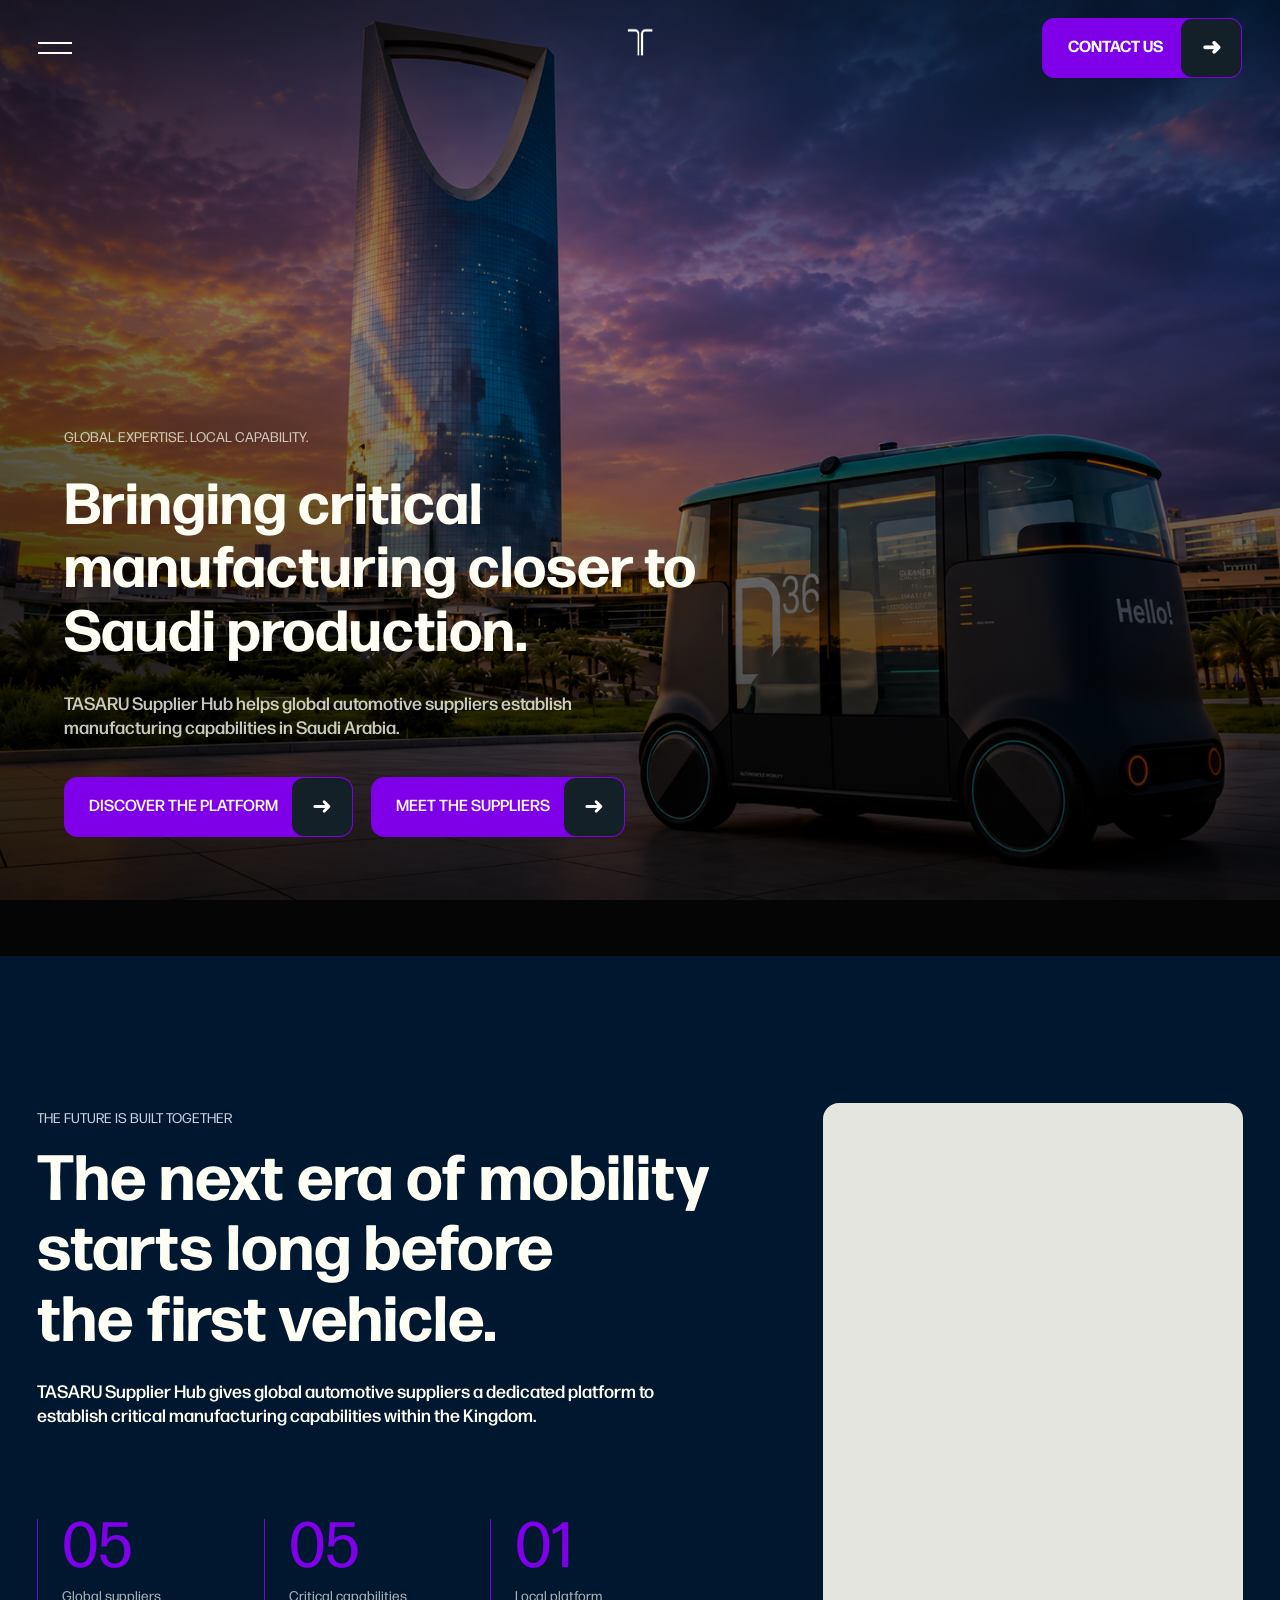
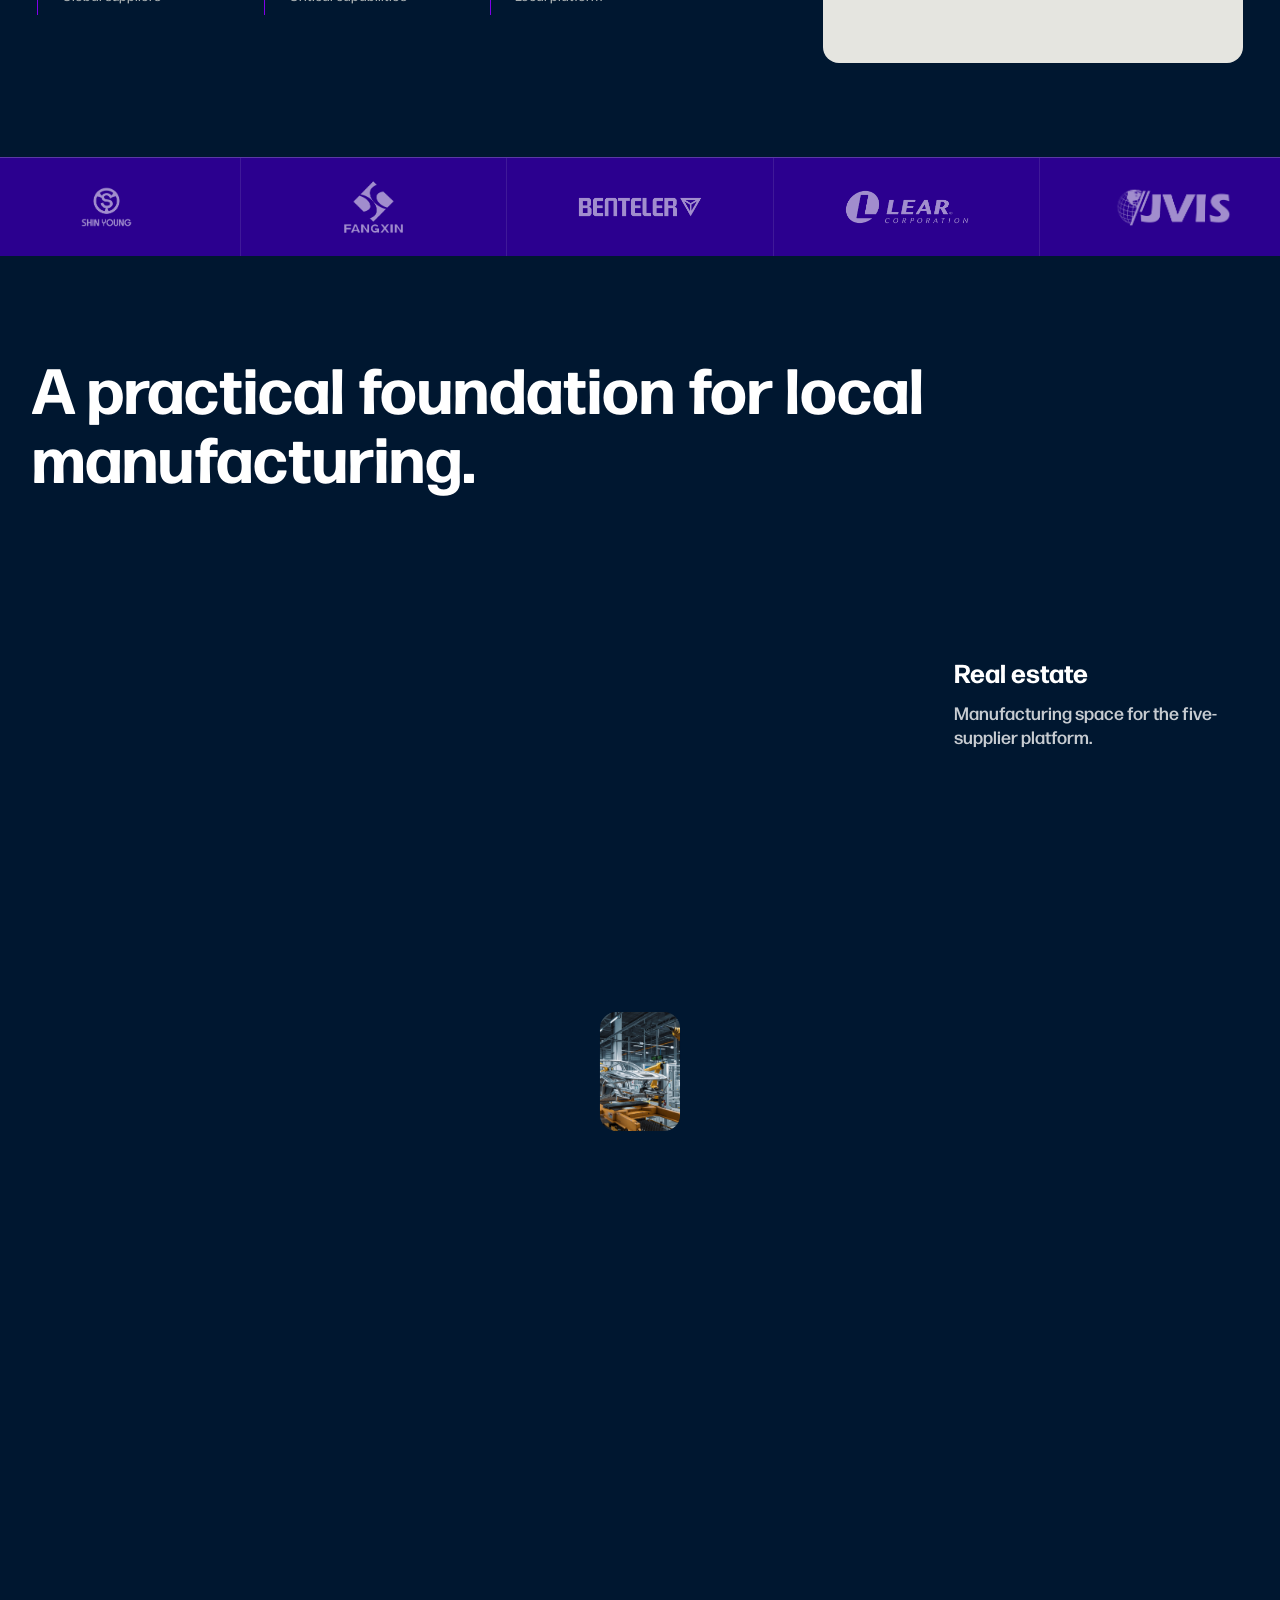
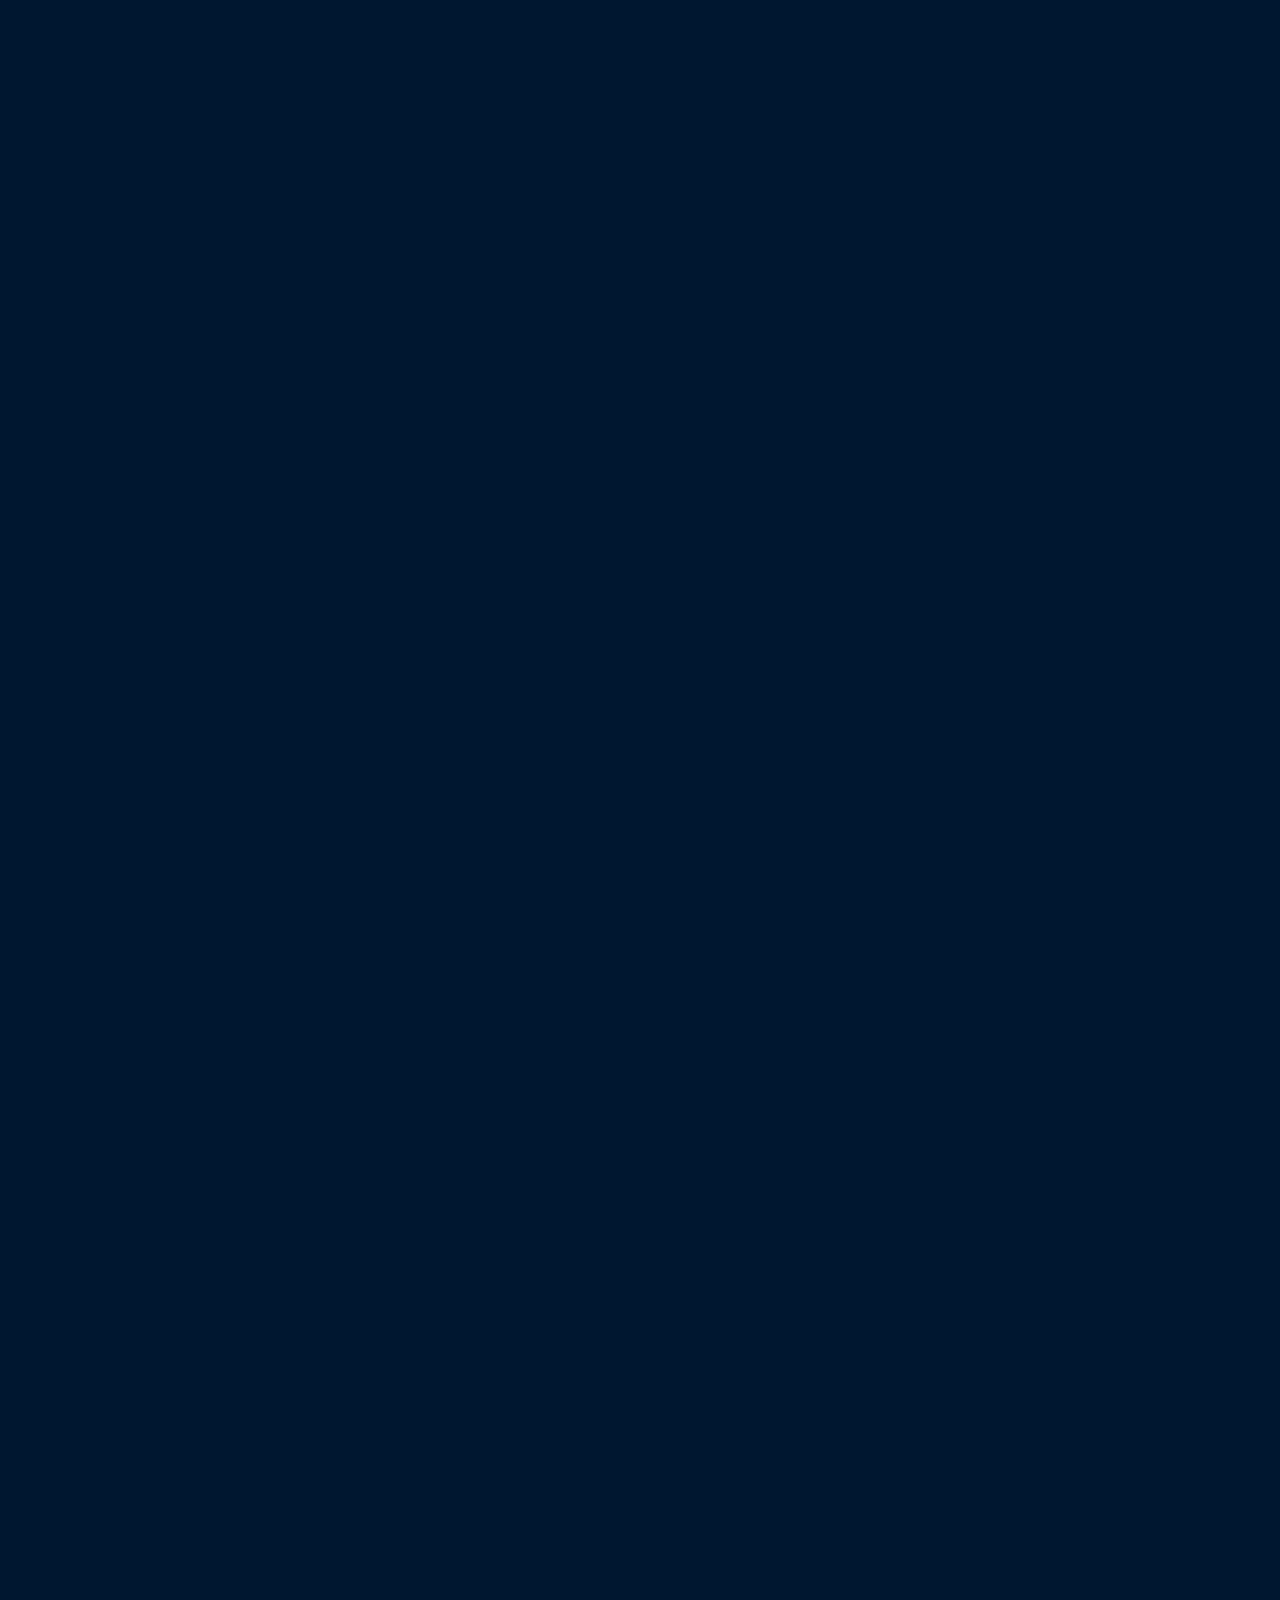
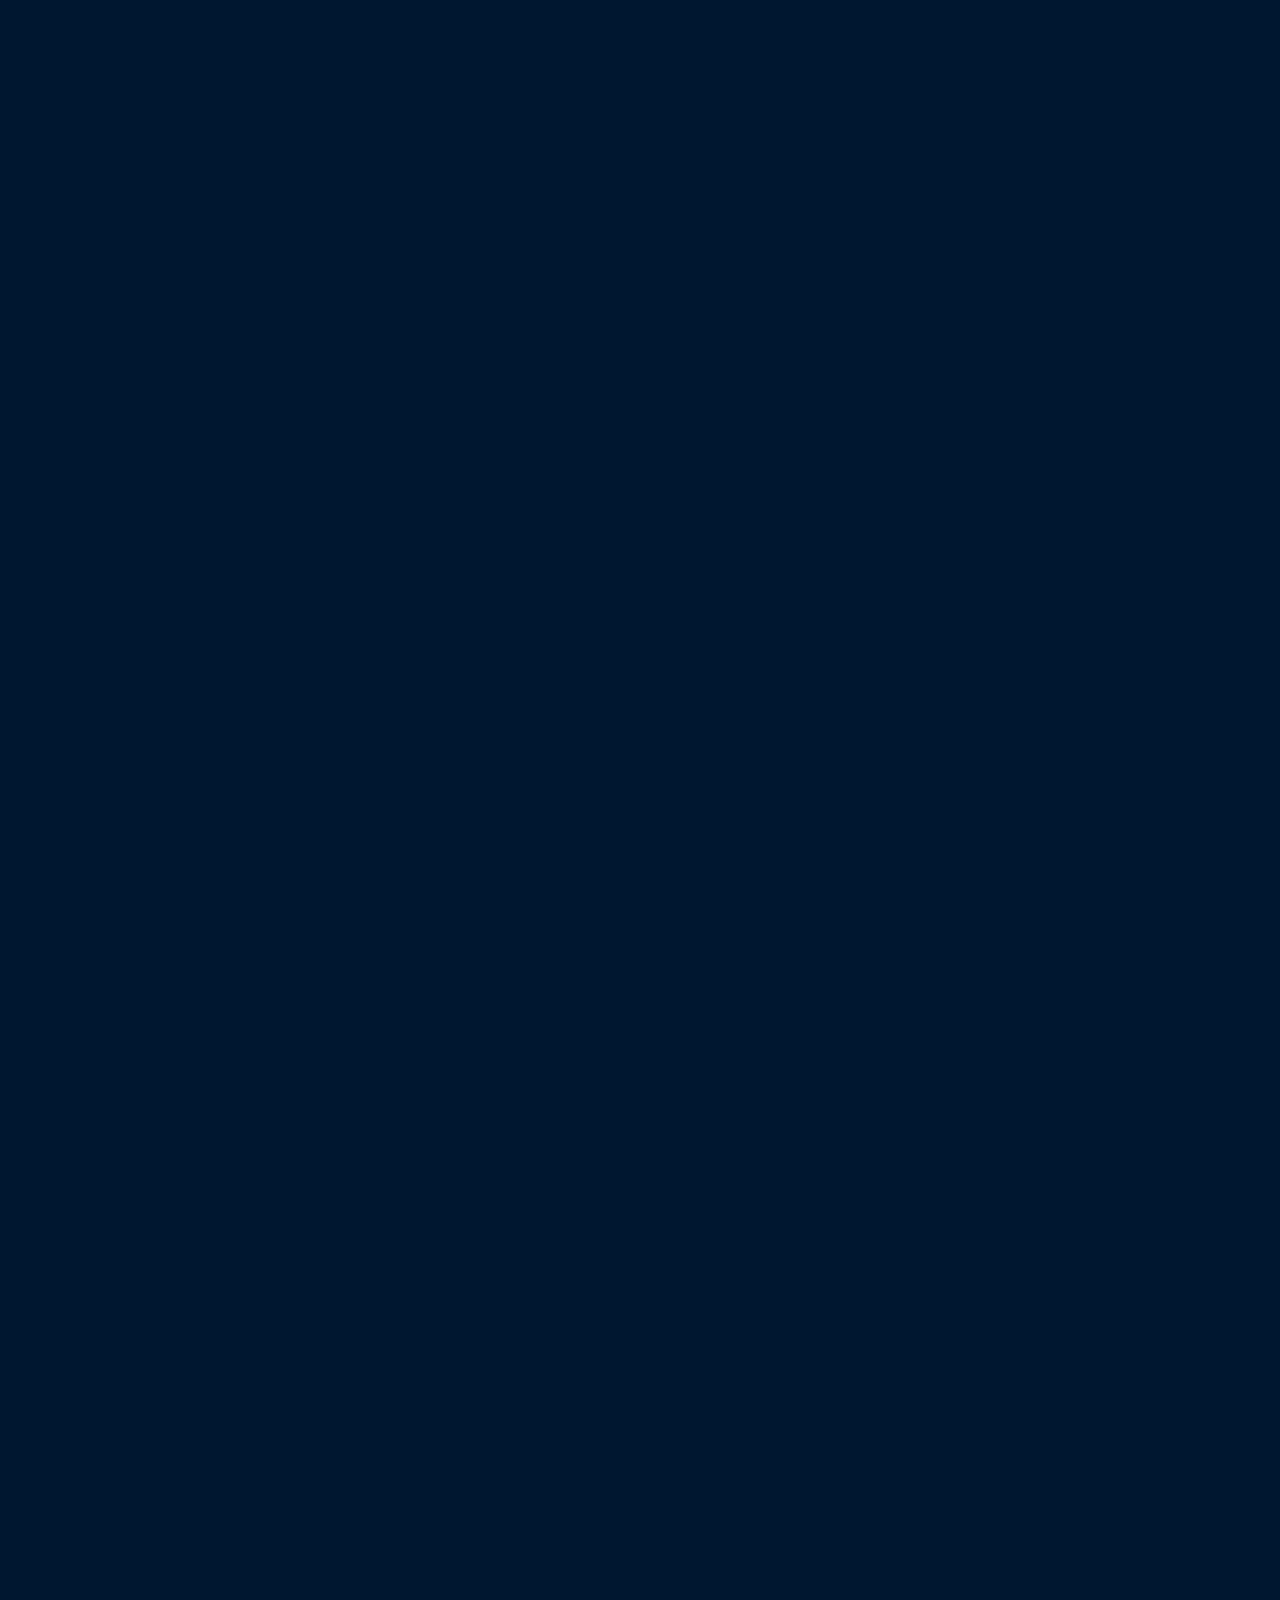
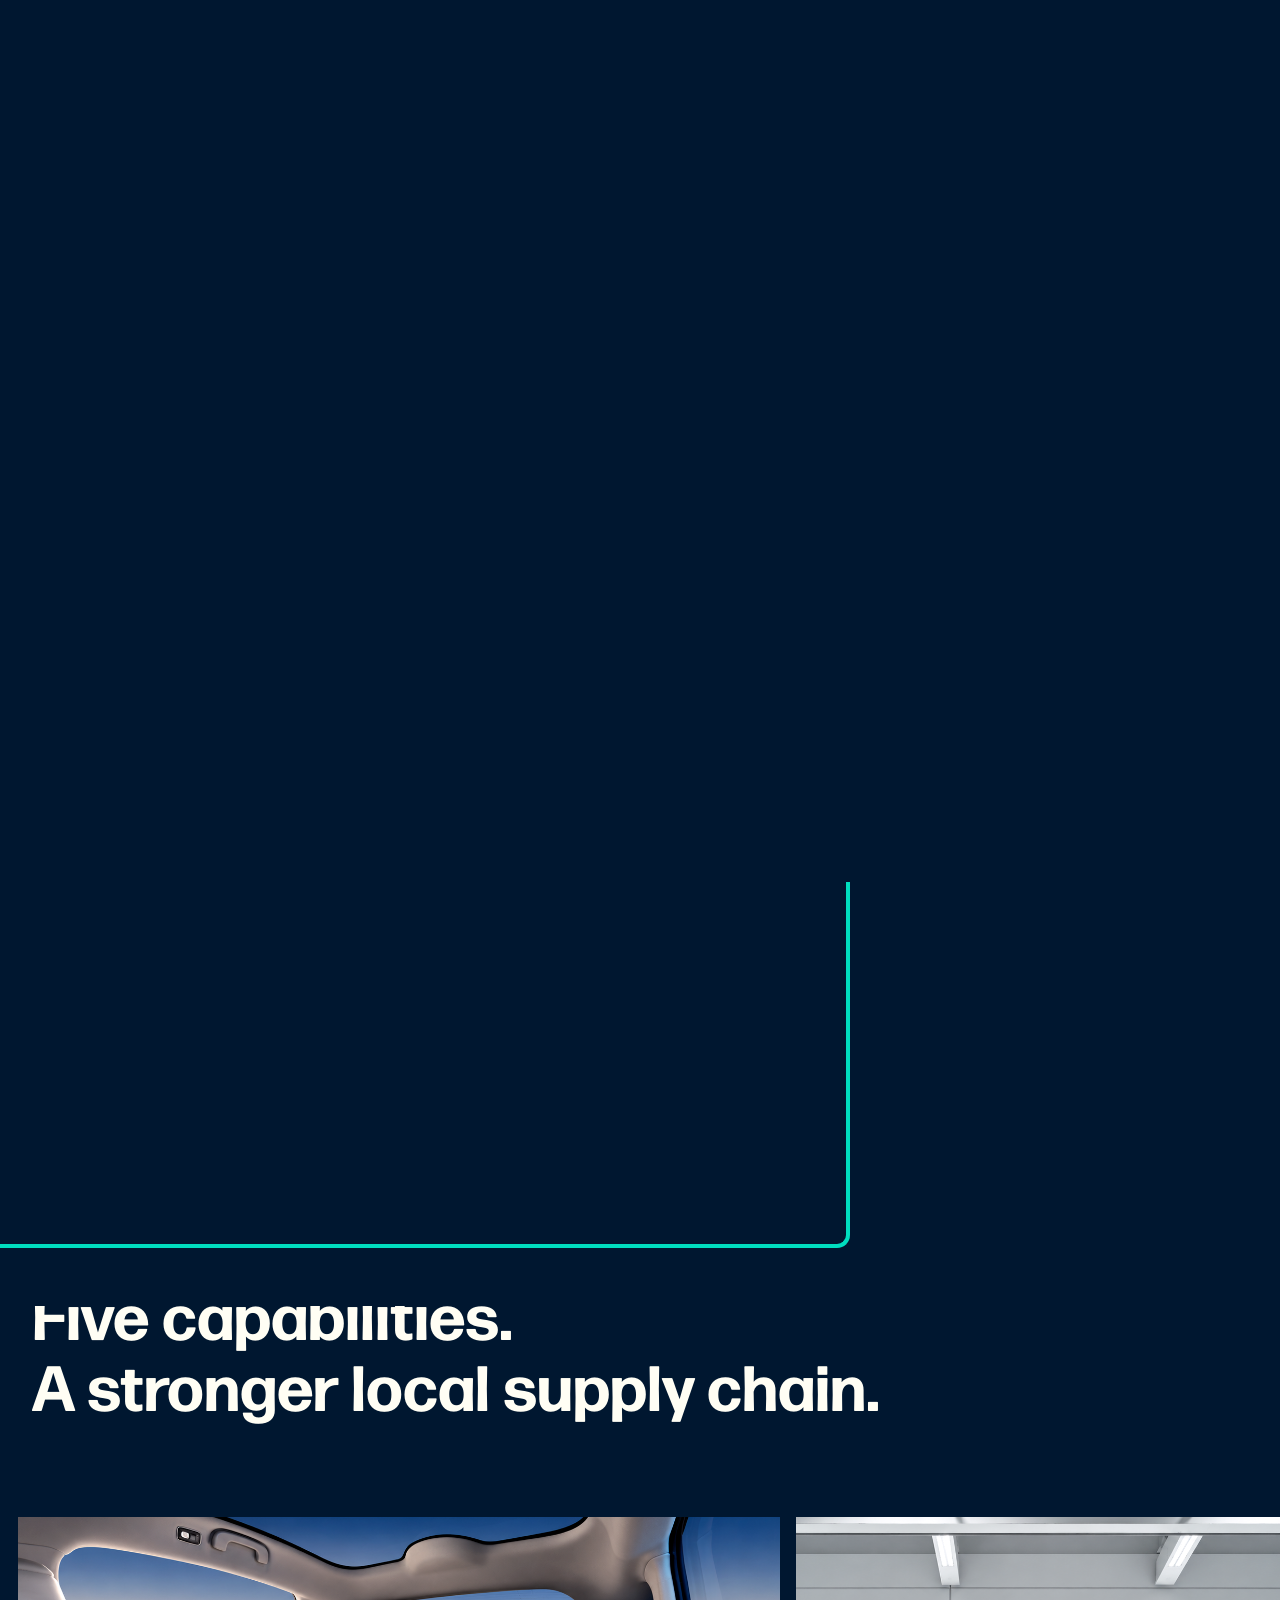
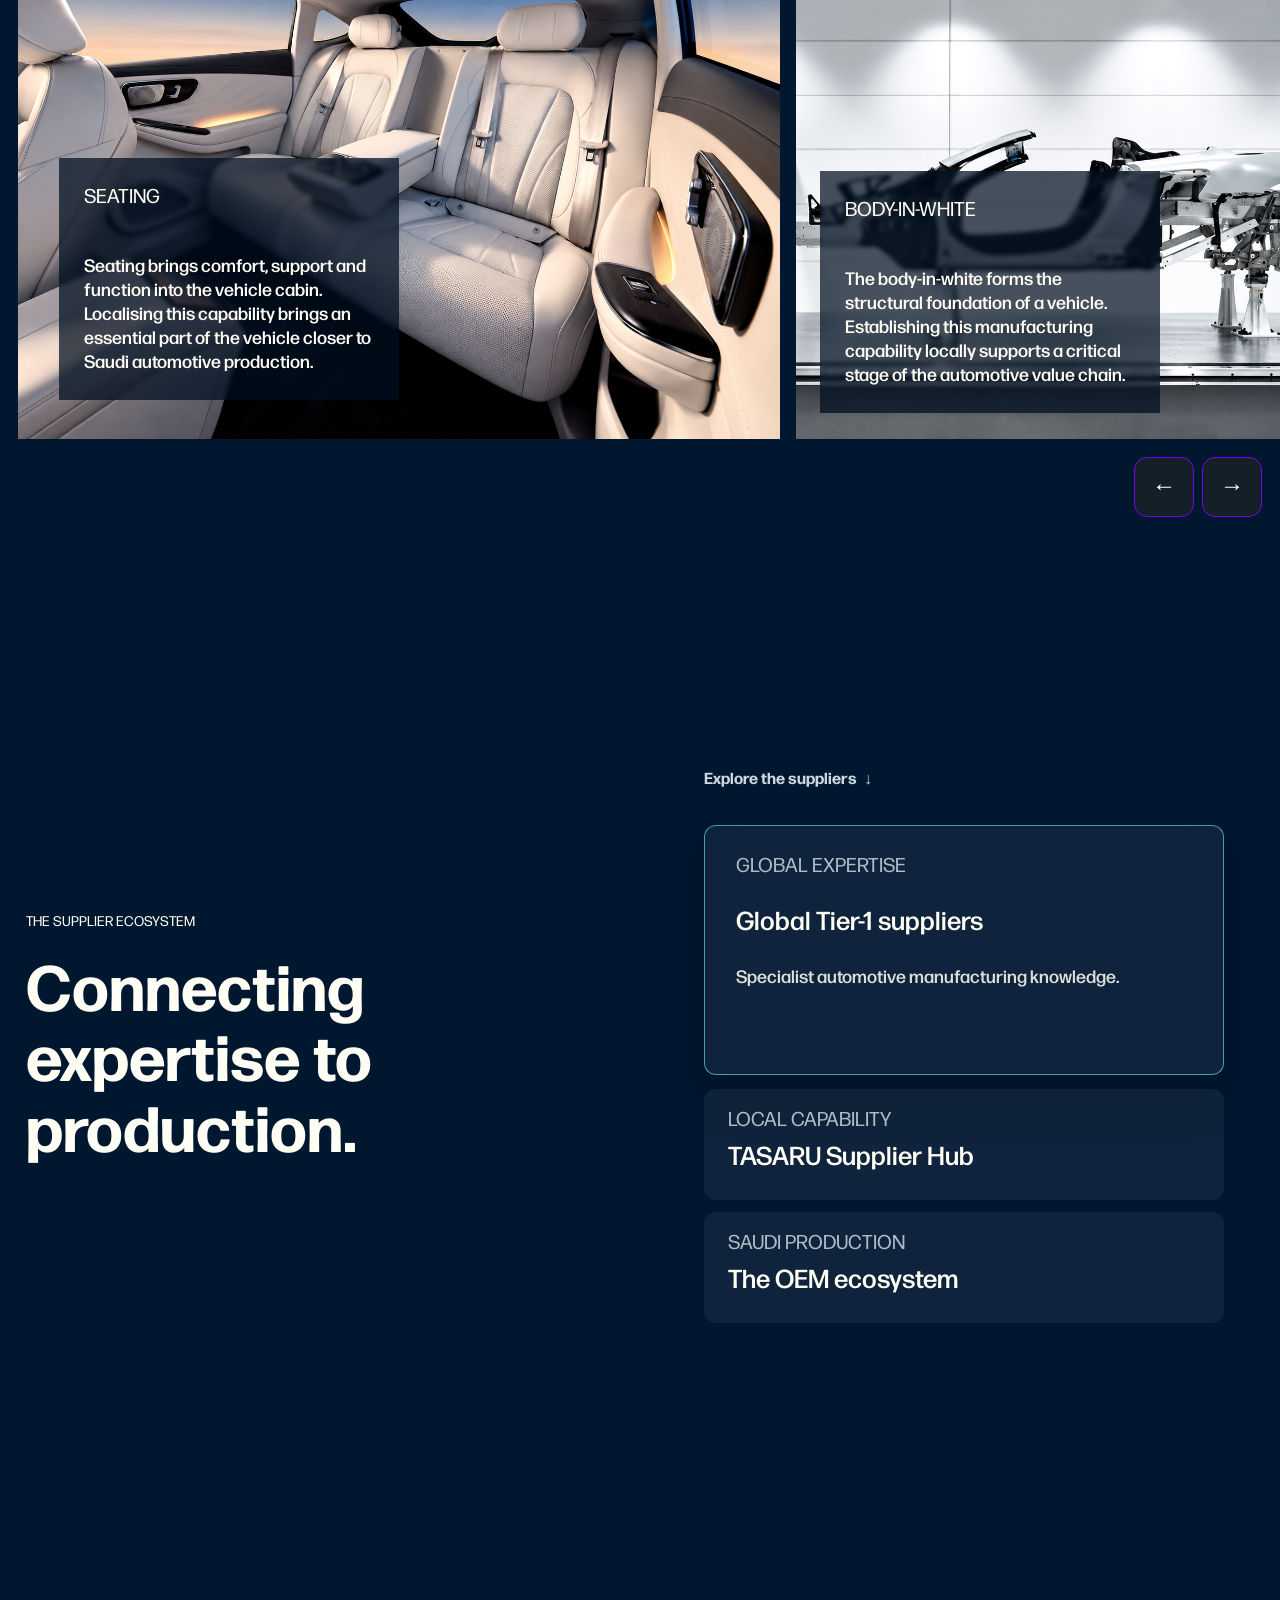
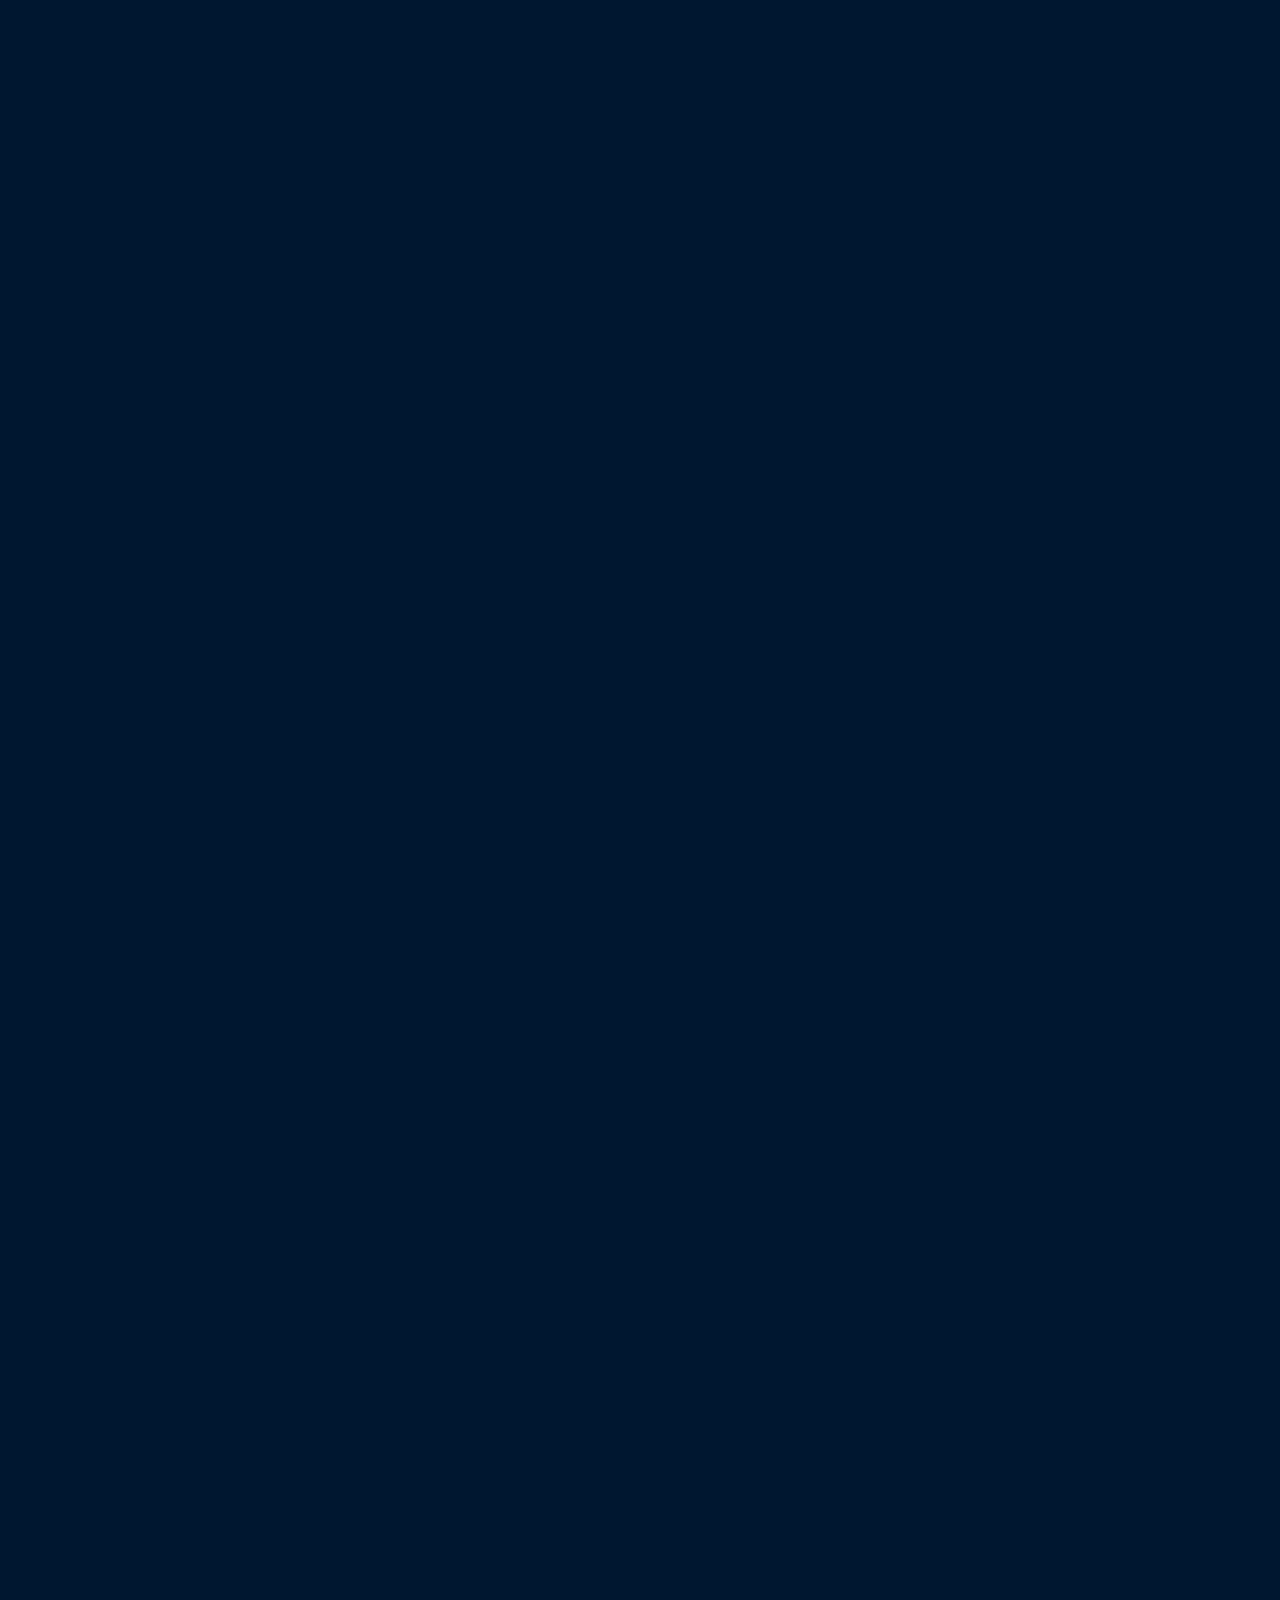
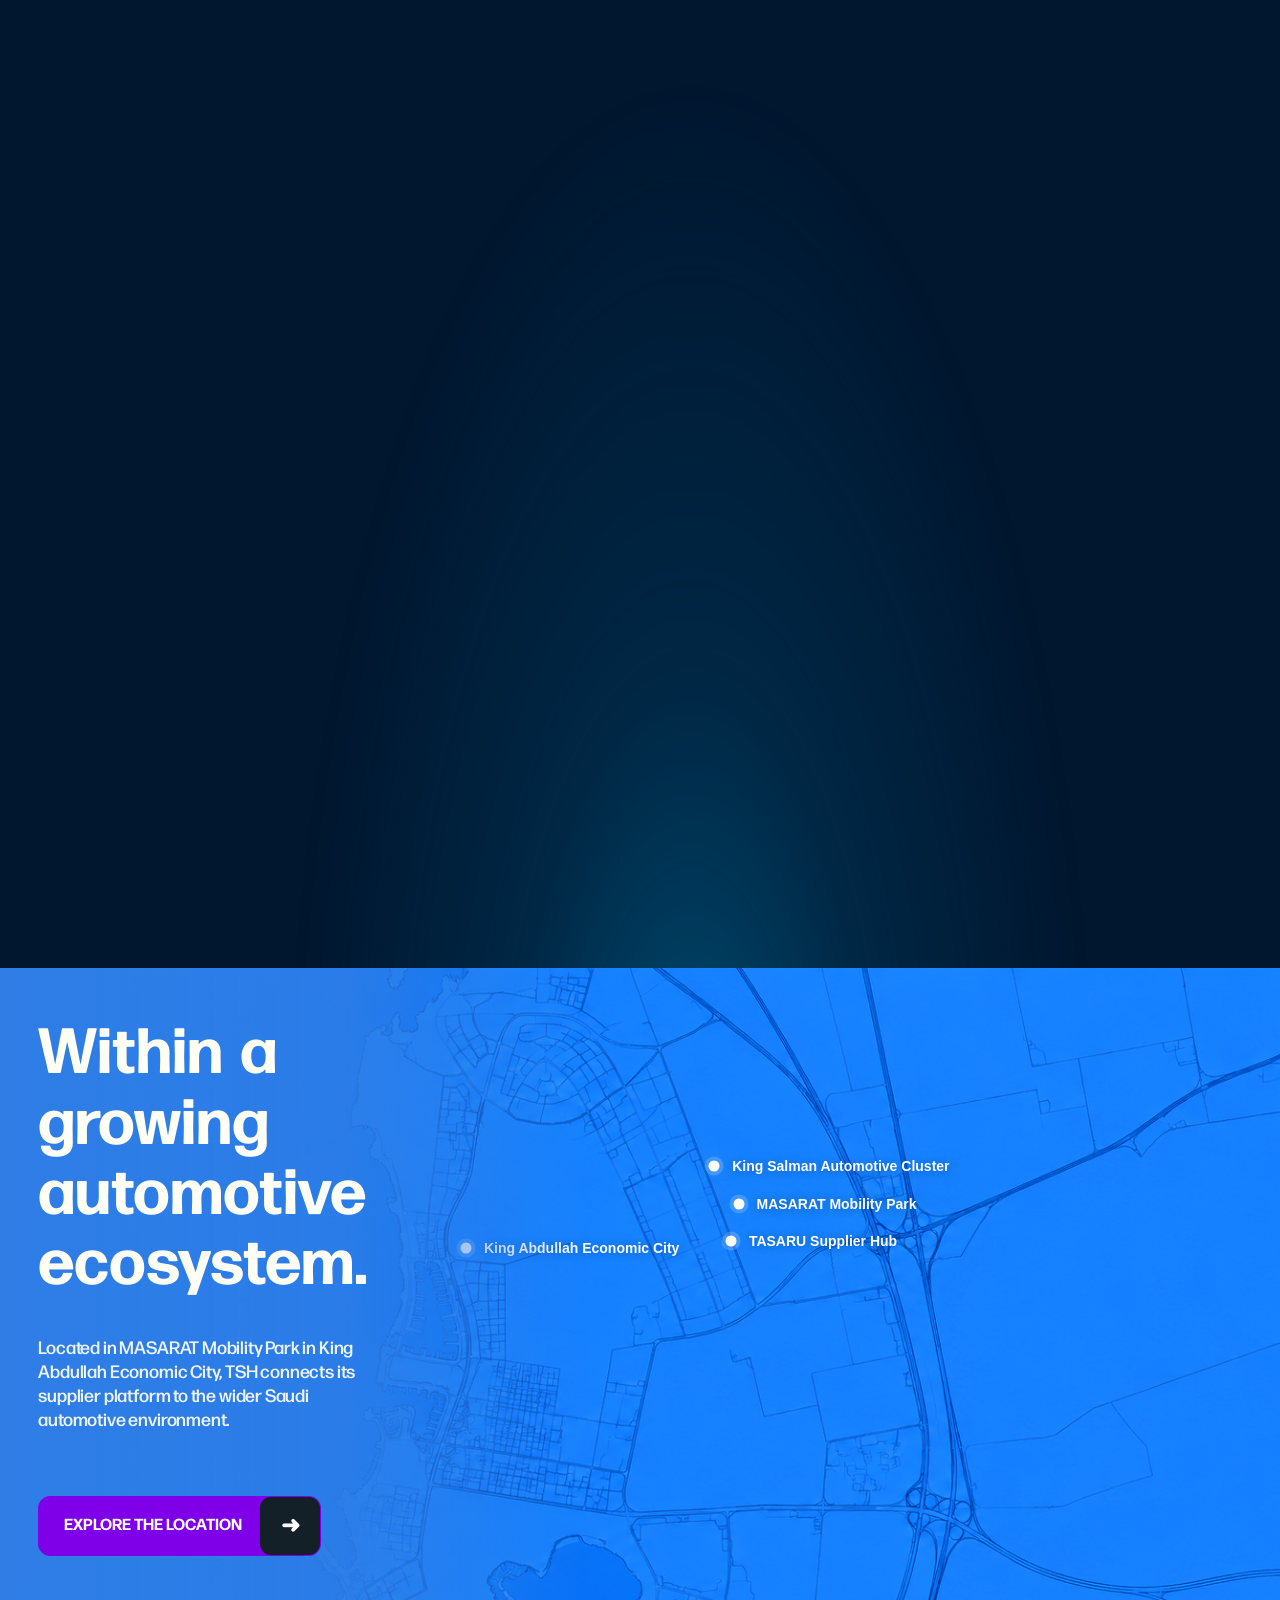
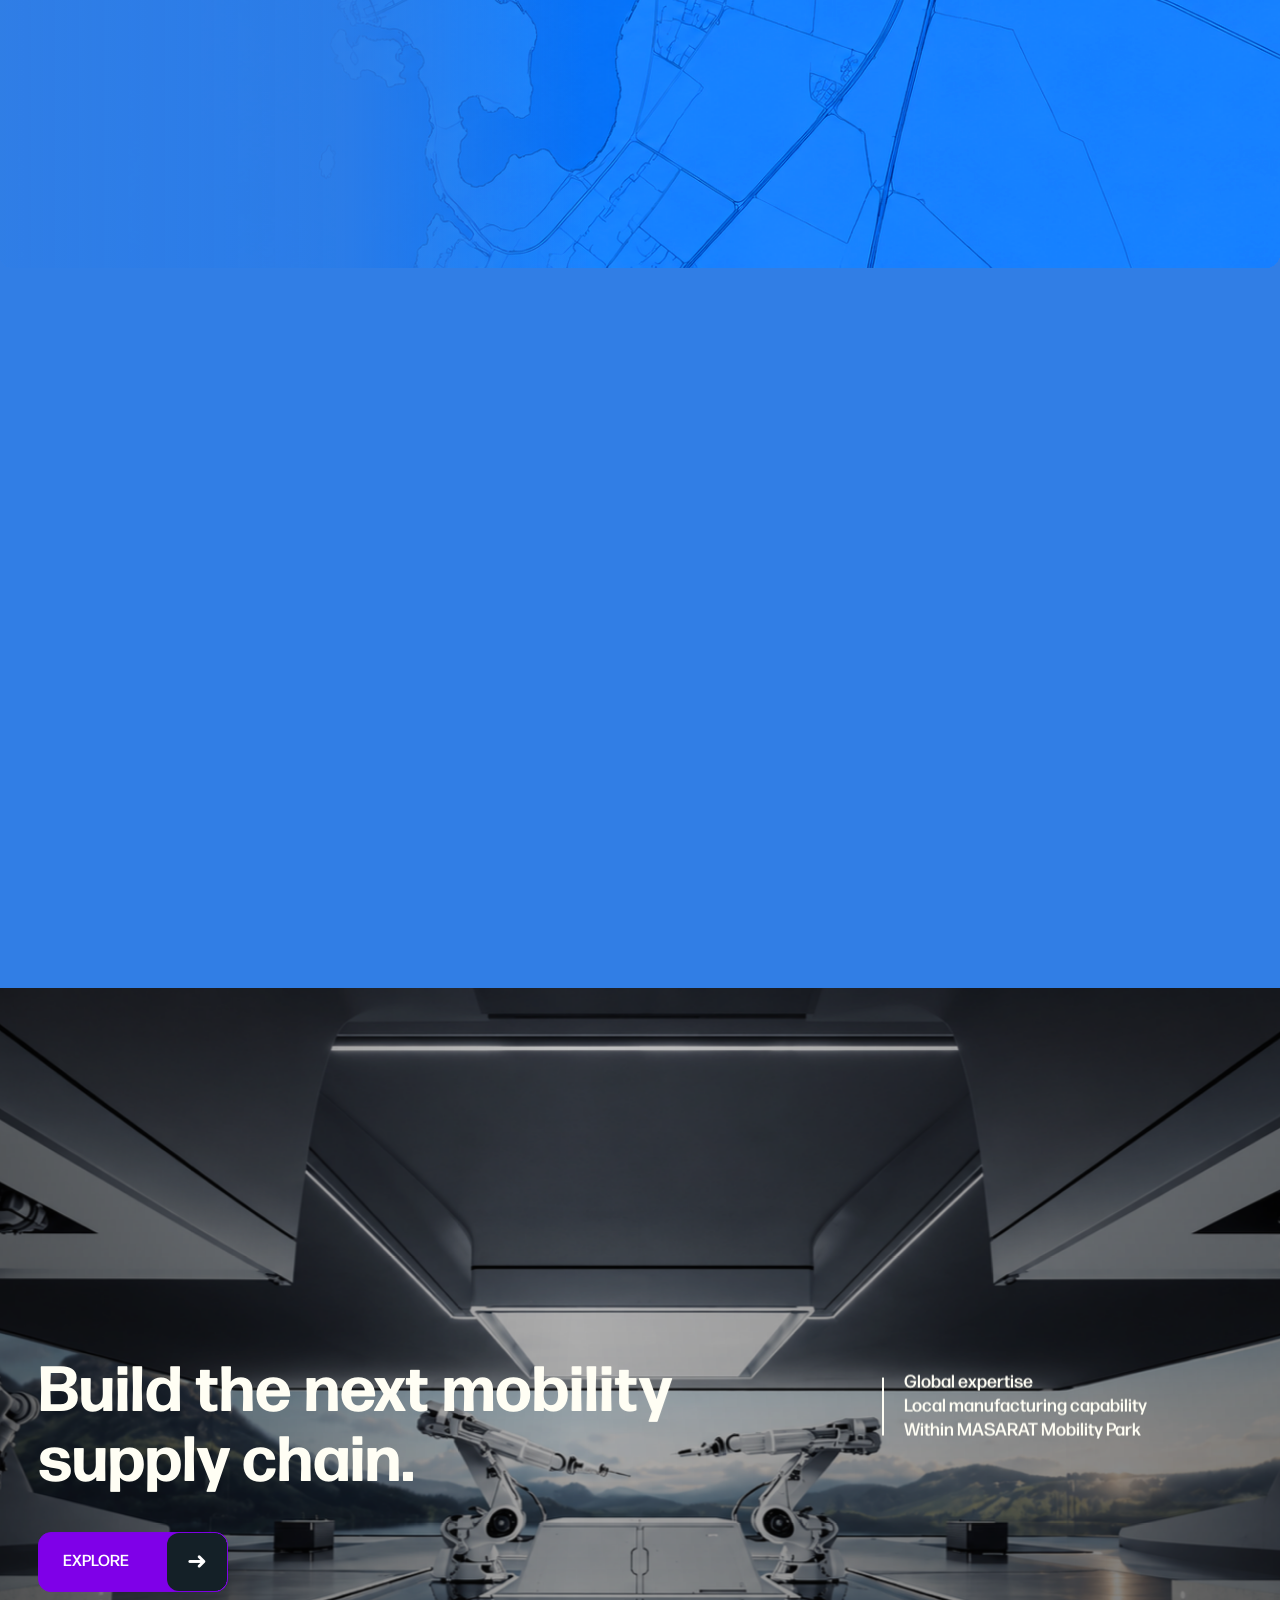
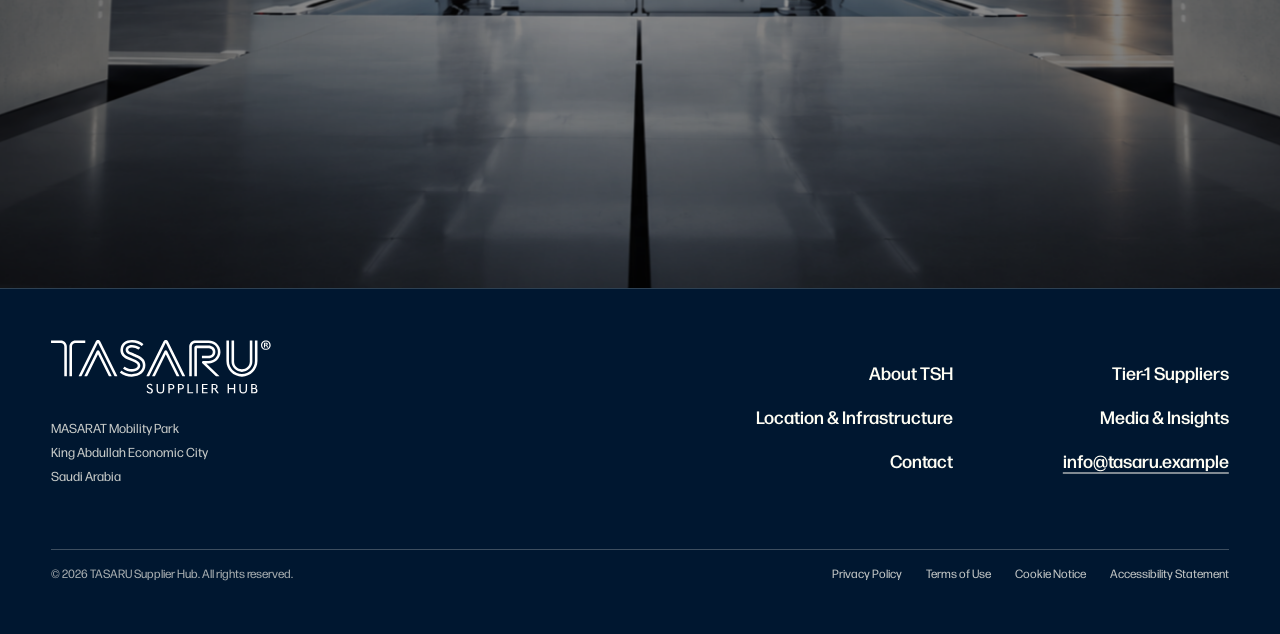
==== commit ce15de62: "Remove highlight card buttons" ====
--- a/concepts/tasaru-homepage/index.html
+++ b/concepts/tasaru-homepage/index.html
@@ -111,7 +111,6 @@
                 <span>Land</span>
                 <span>A physical base for supplier manufacturing operations.</span>
               </p>
-              <a href="https://deisgne8.github.io/tasaru-wireframe/#about">How TSH works</a>
             </div>
           </article>
 
@@ -124,7 +123,6 @@
                 <span>Real estate</span>
                 <span>Manufacturing space for the five-supplier platform.</span>
               </p>
-              <a href="https://deisgne8.github.io/tasaru-wireframe/#about">How TSH works</a>
             </div>
           </article>
 
@@ -137,7 +135,6 @@
                 <span>Equipment</span>
                 <span>Production equipment supporting local manufacturing capability.</span>
               </p>
-              <a href="https://deisgne8.github.io/tasaru-wireframe/#about">How TSH works</a>
             </div>
           </article>
 
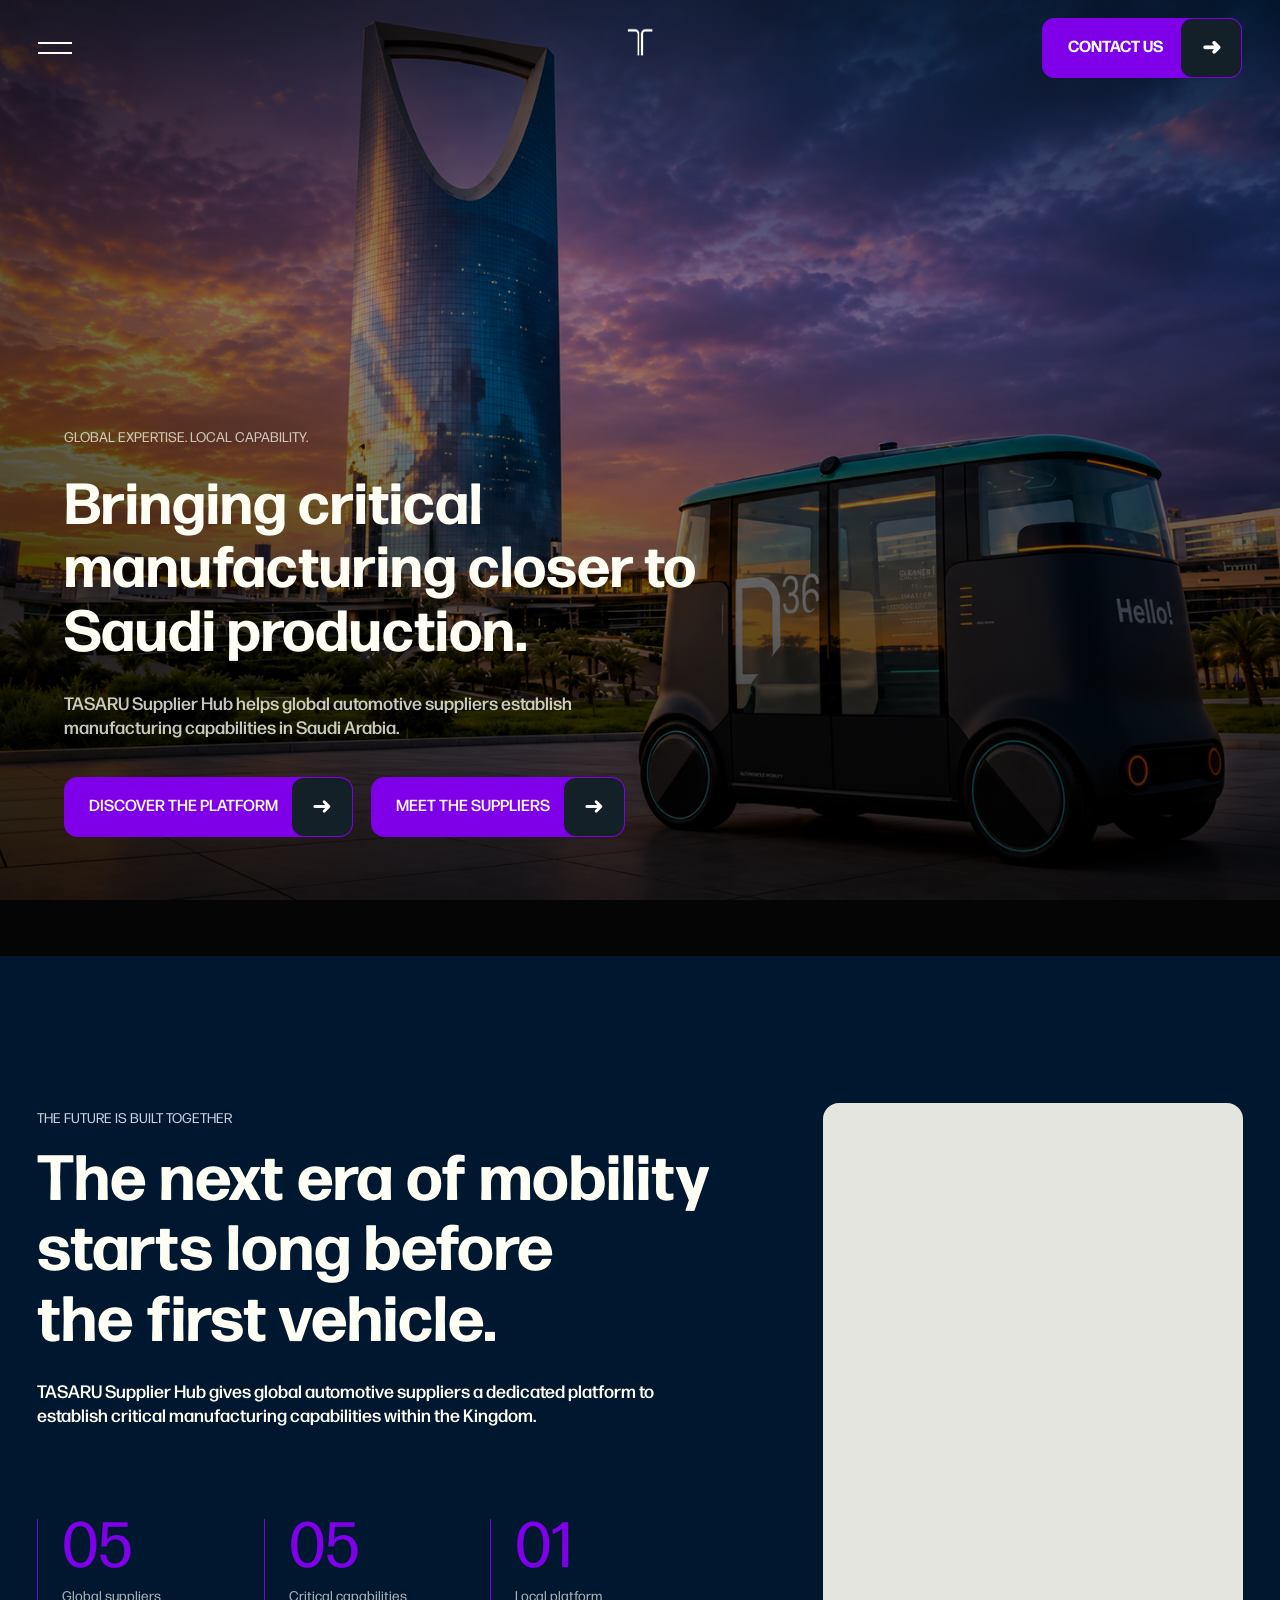
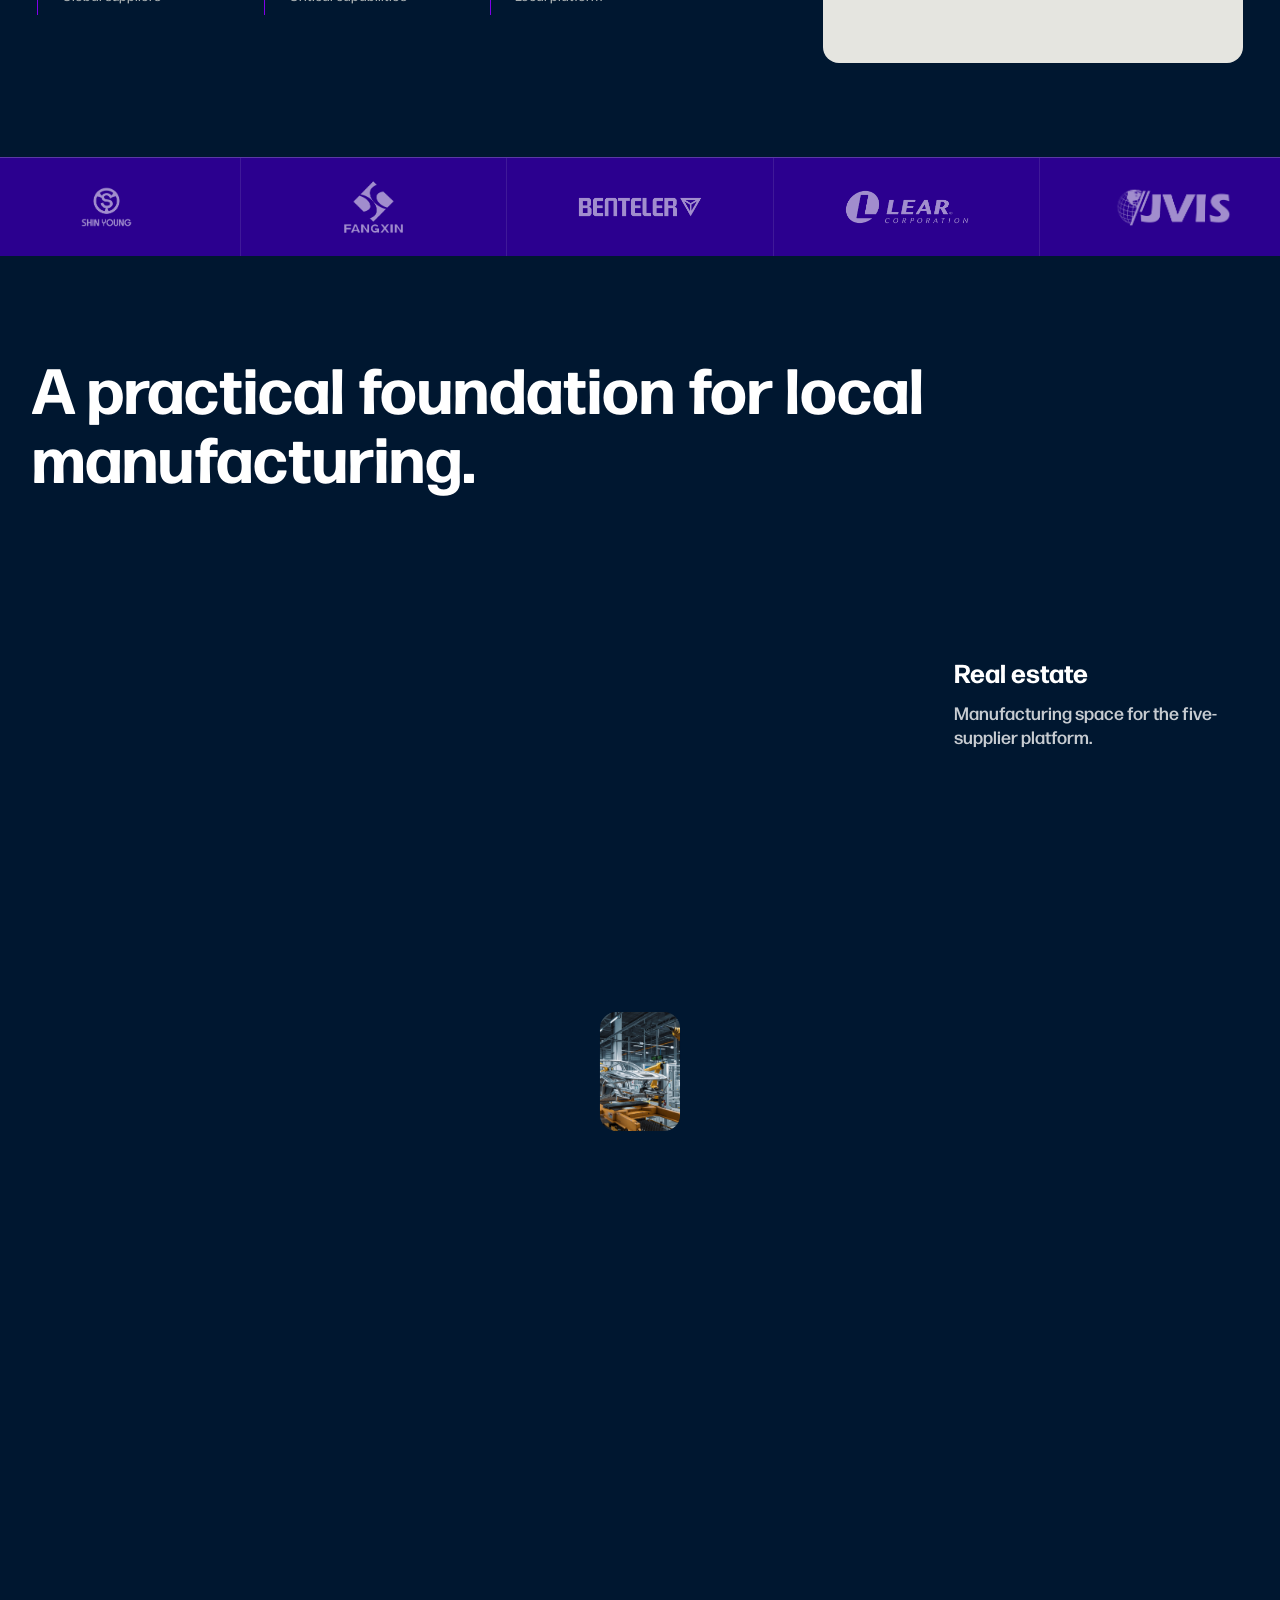
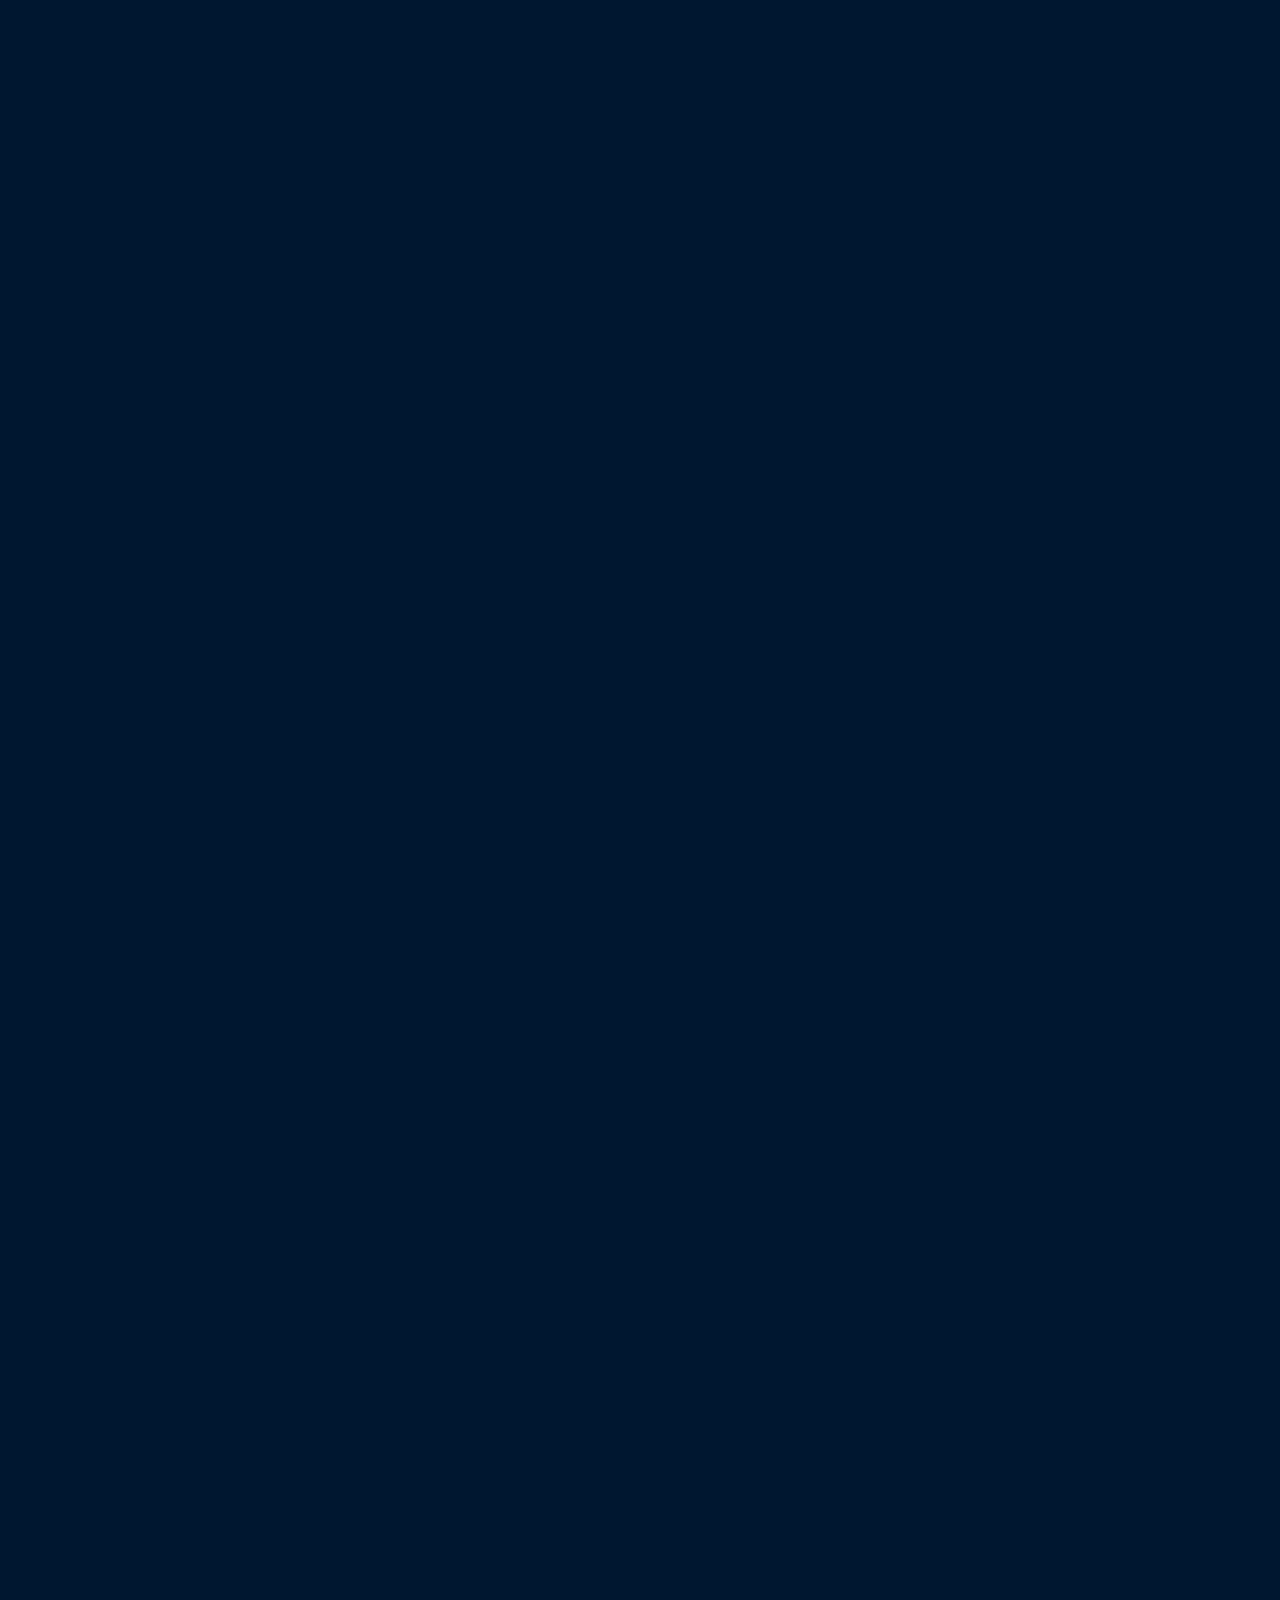
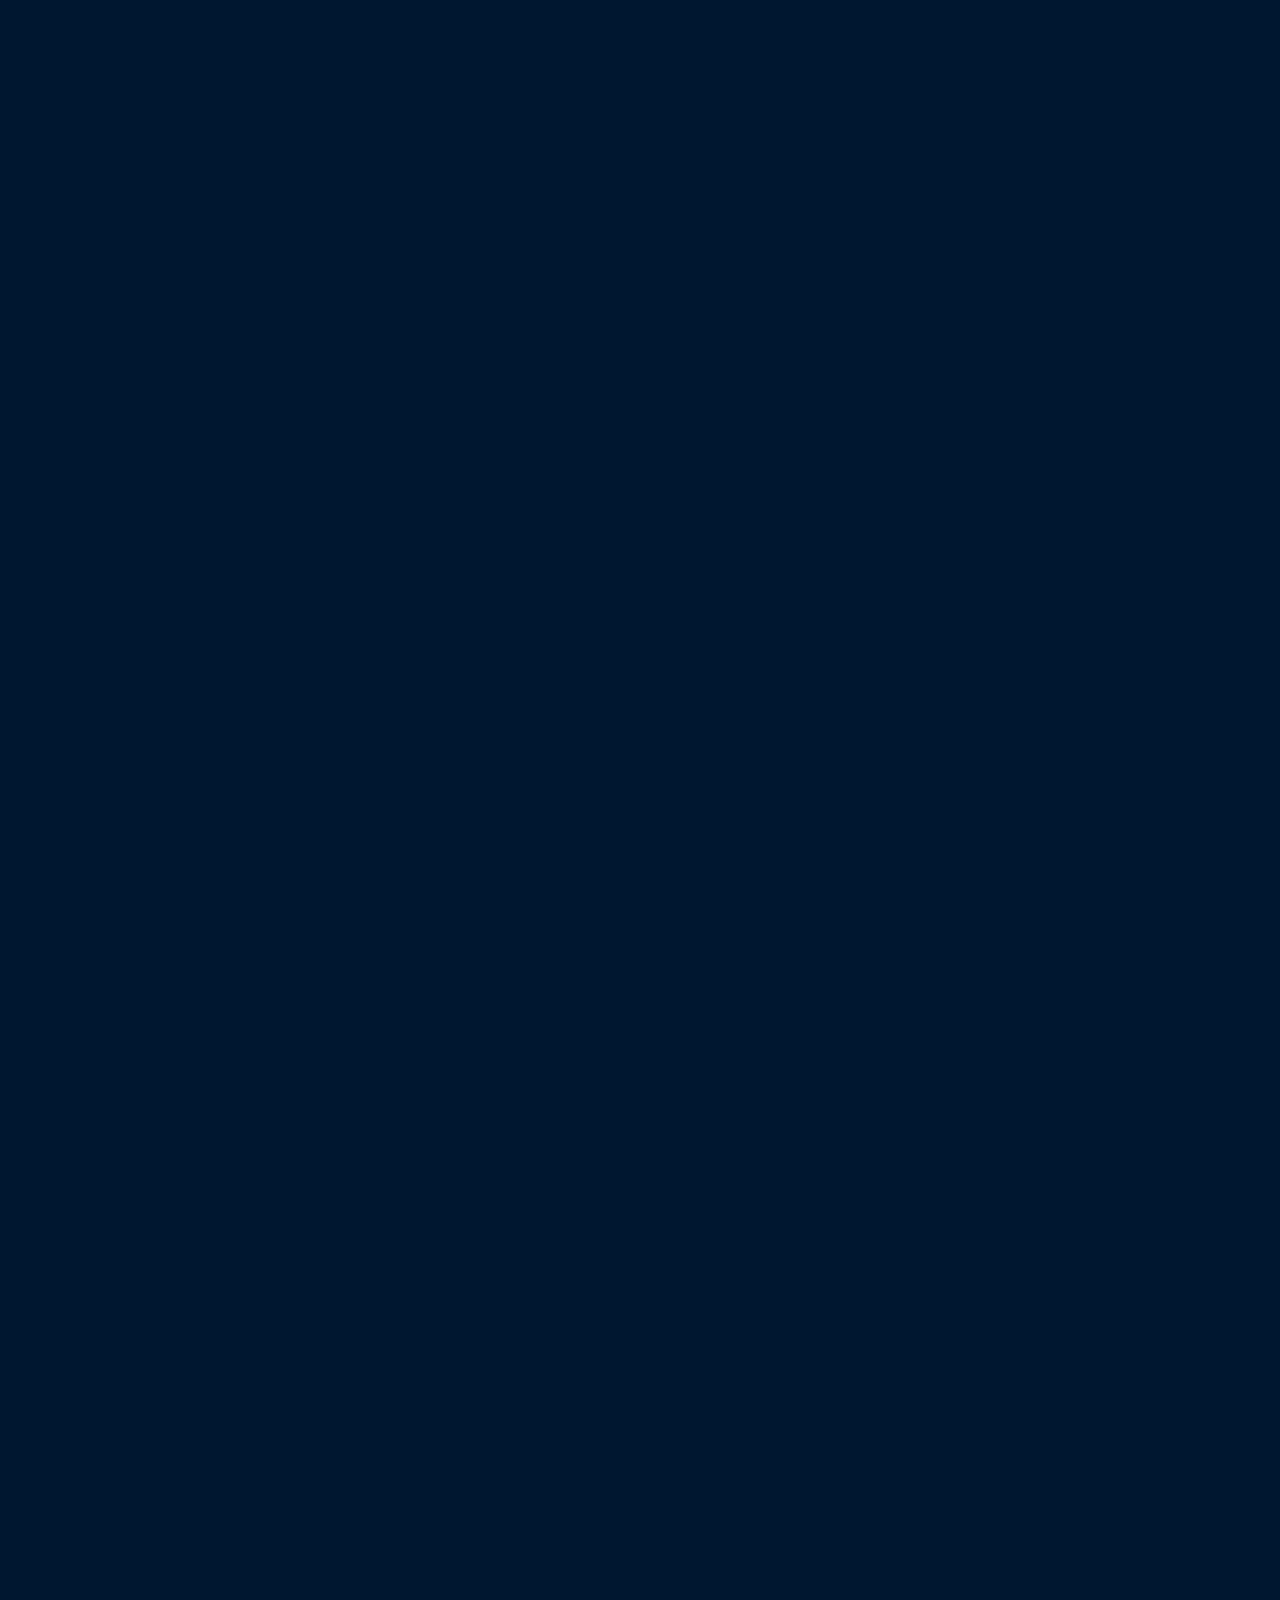
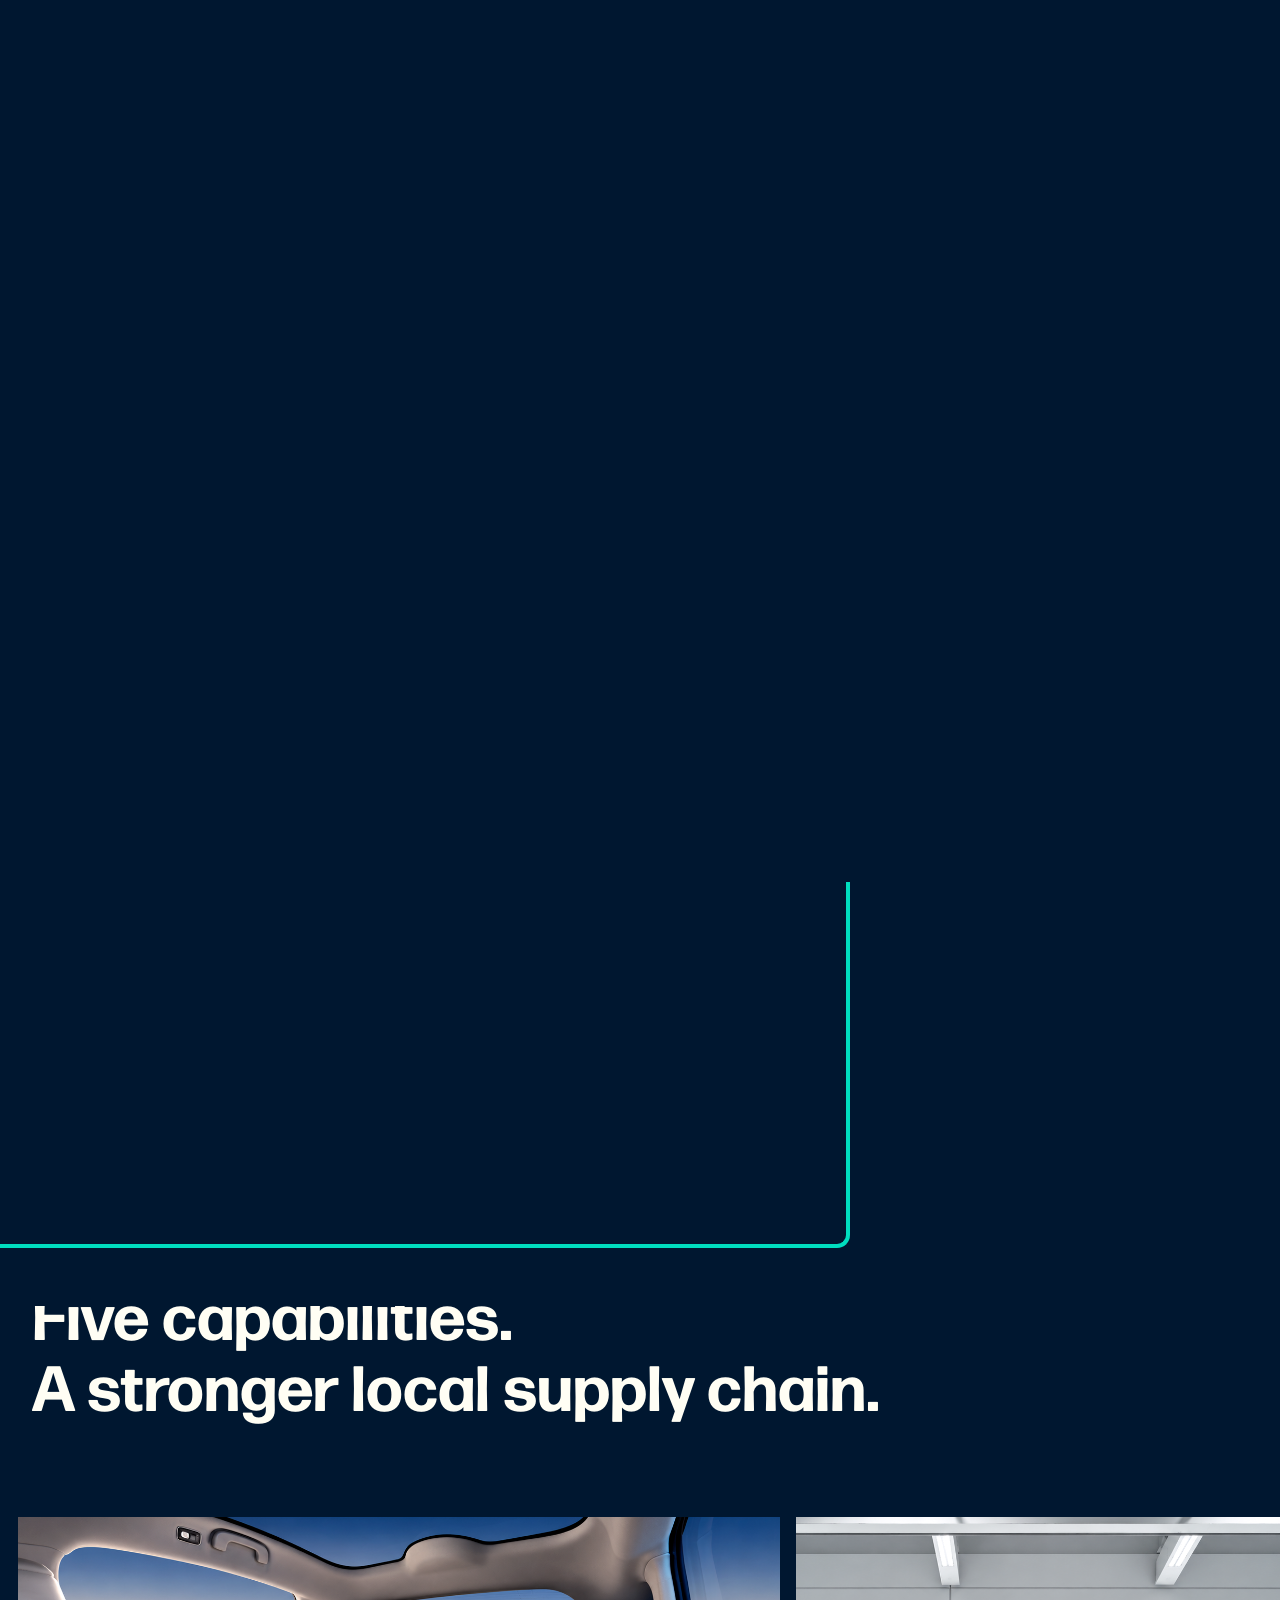
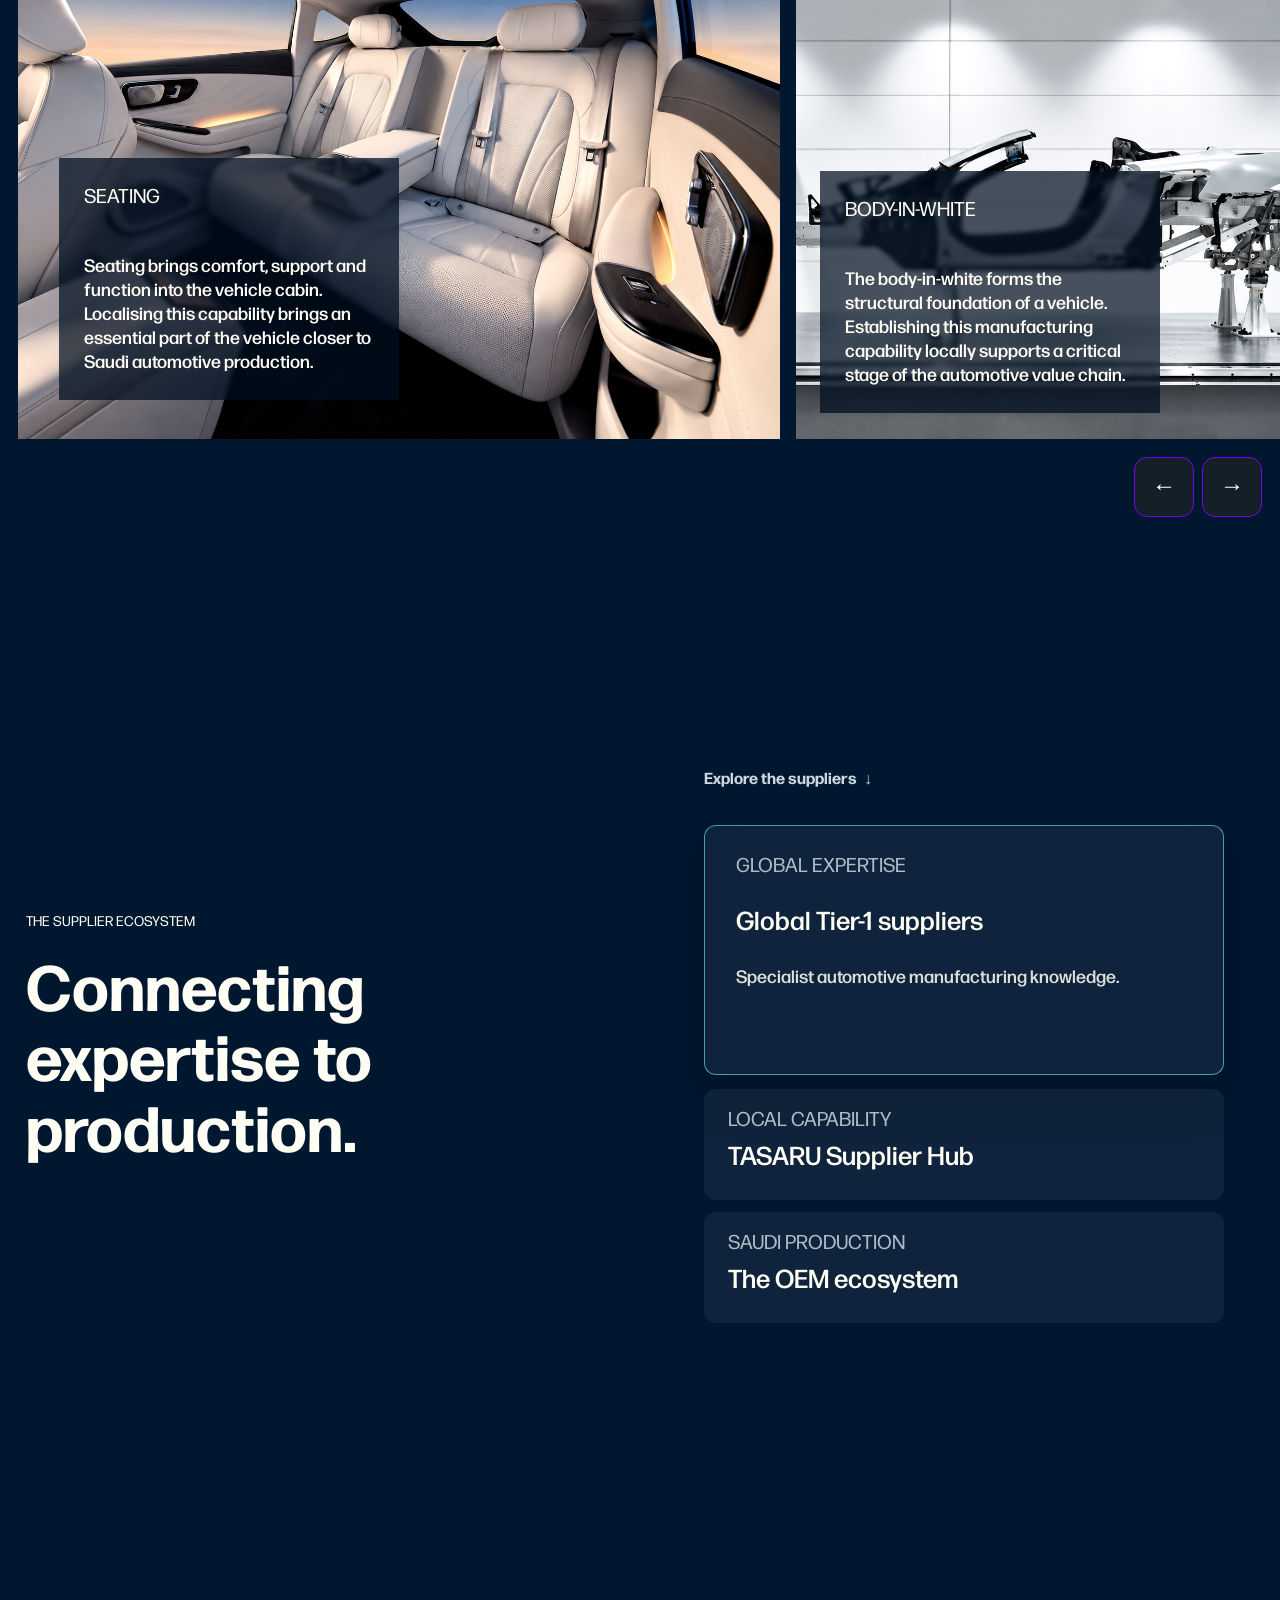
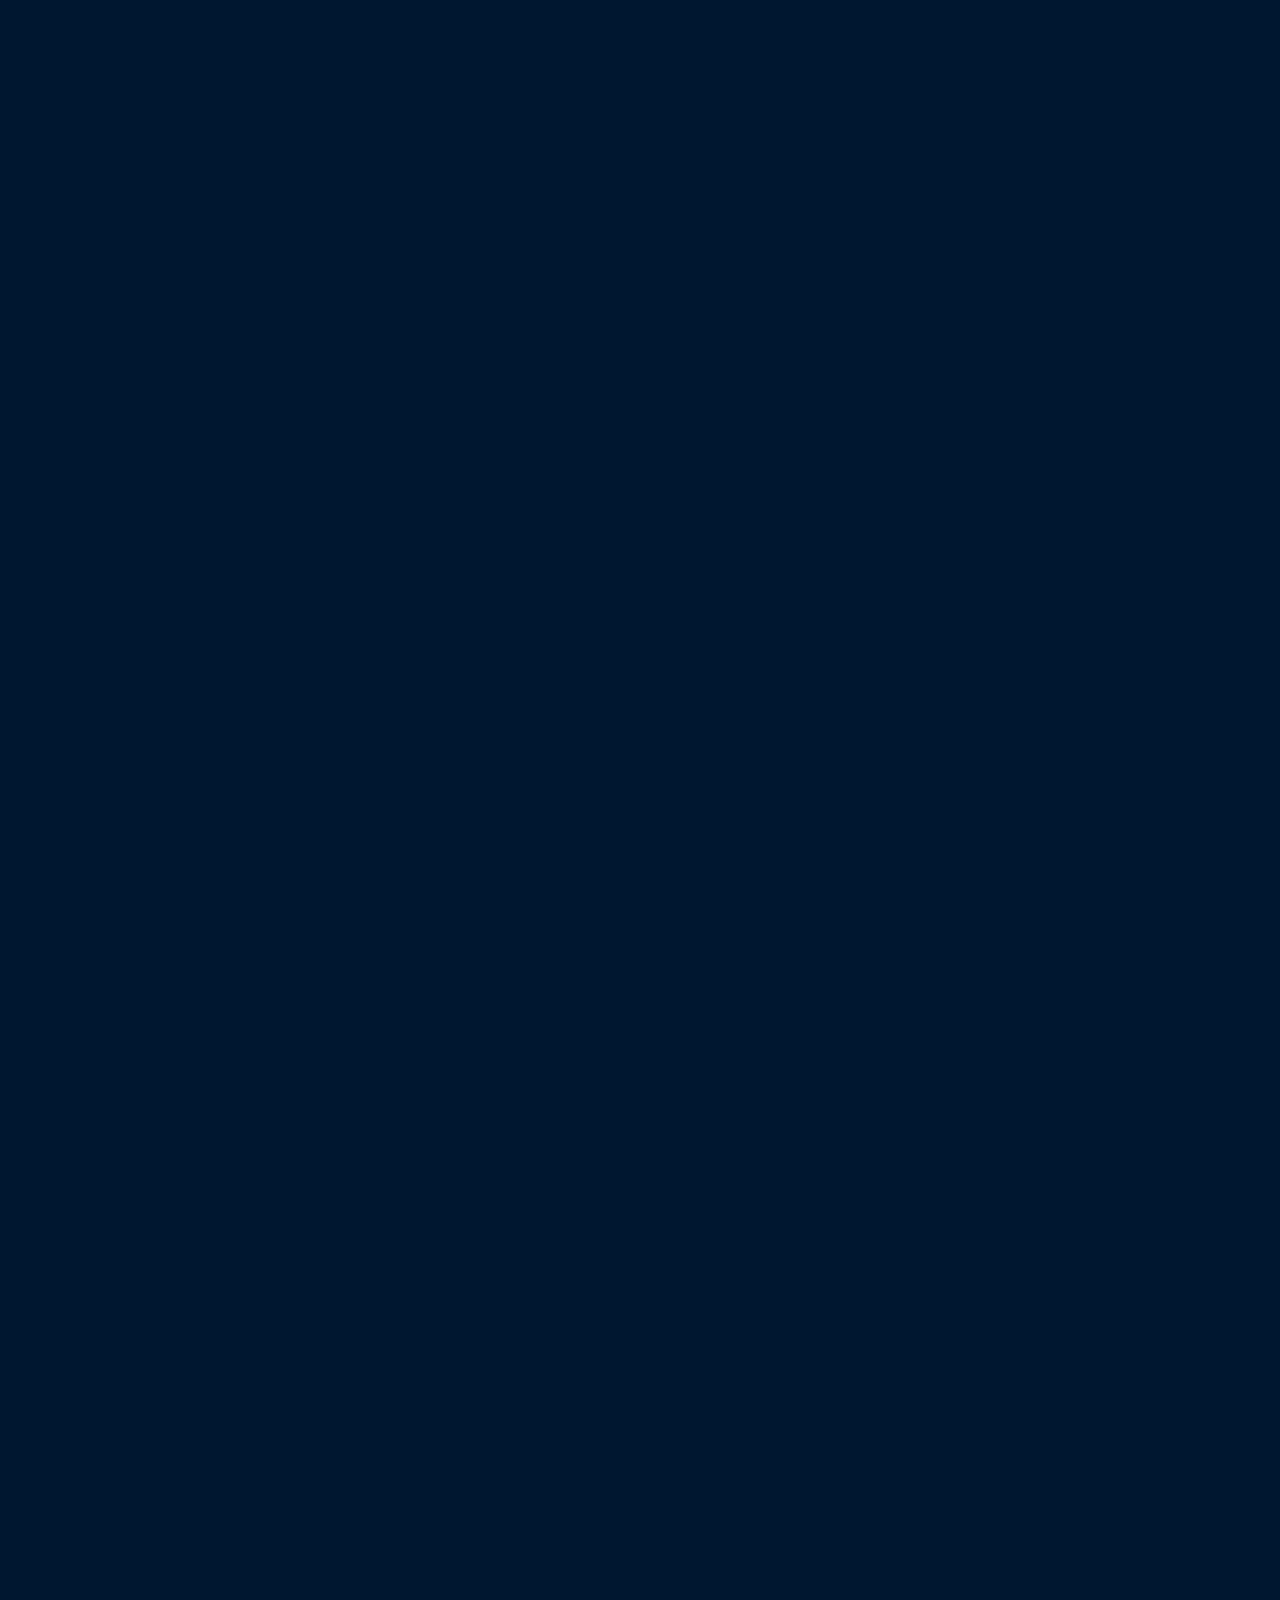
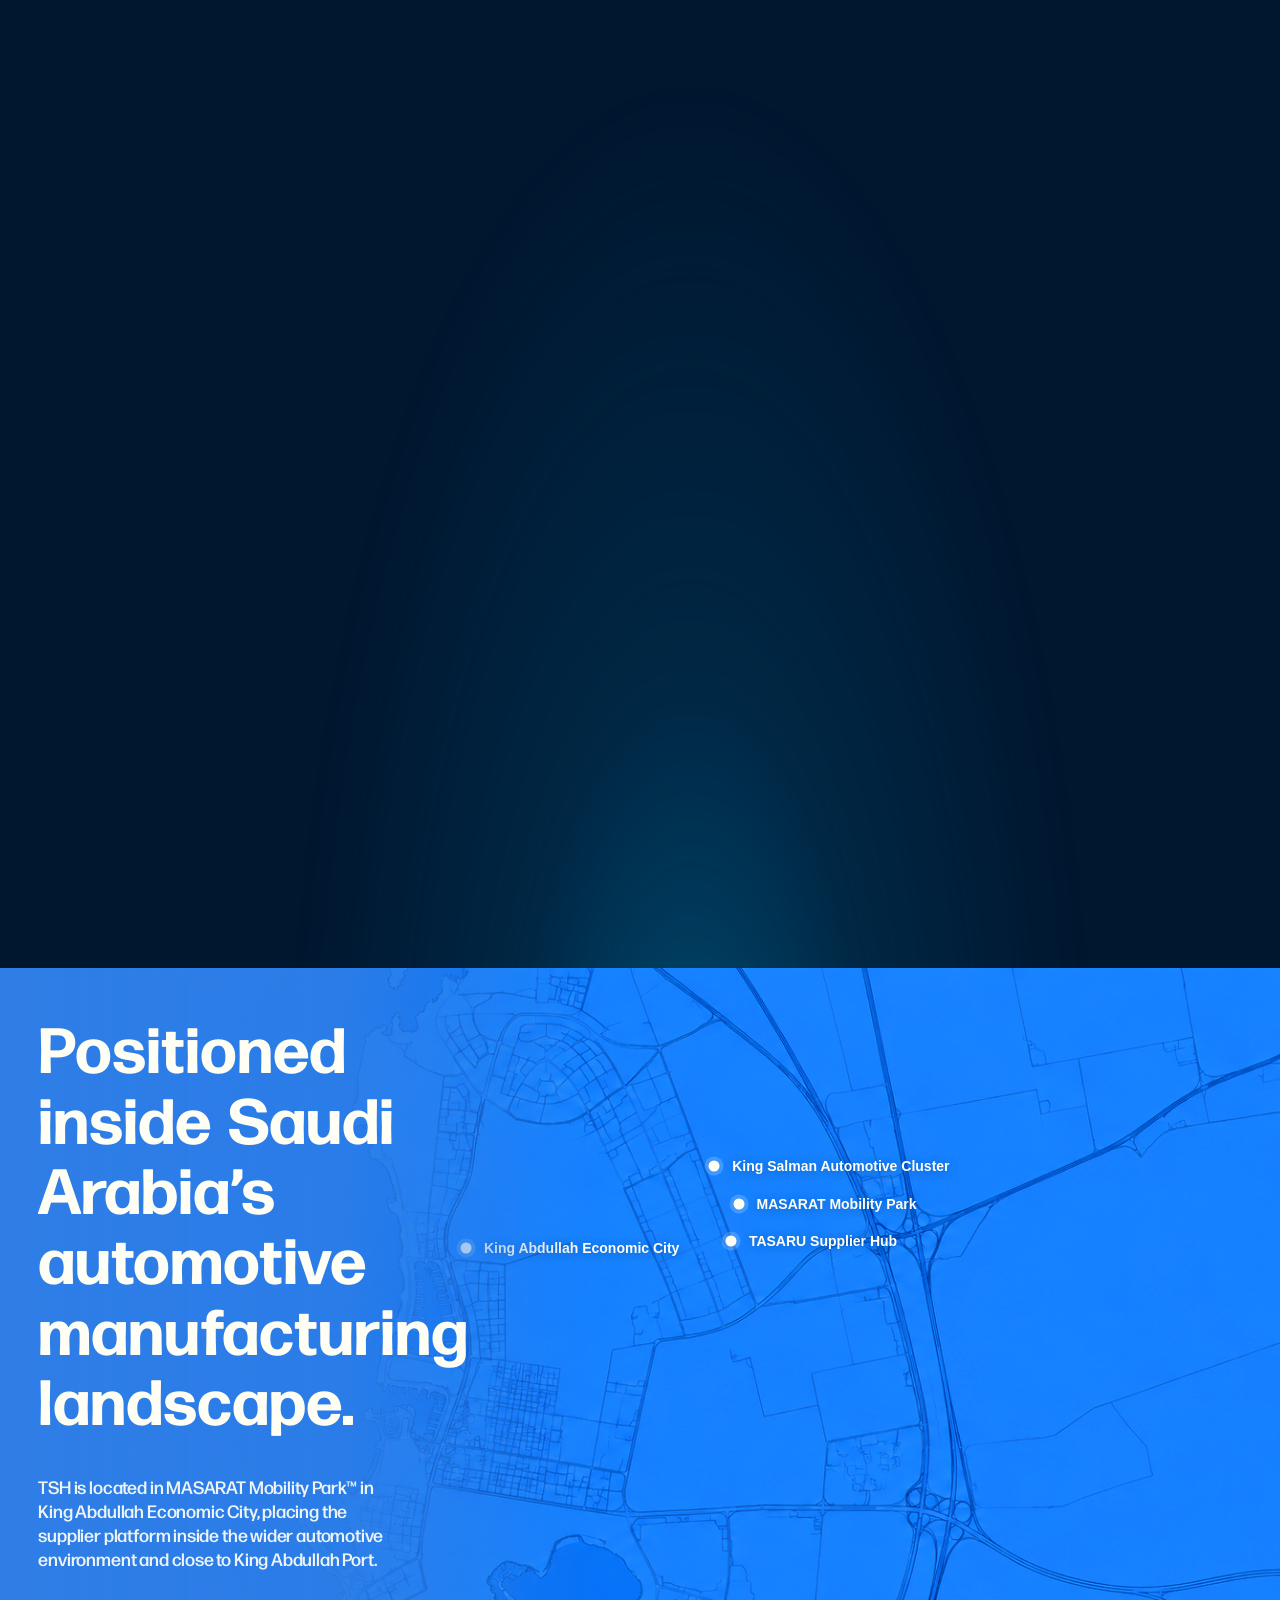
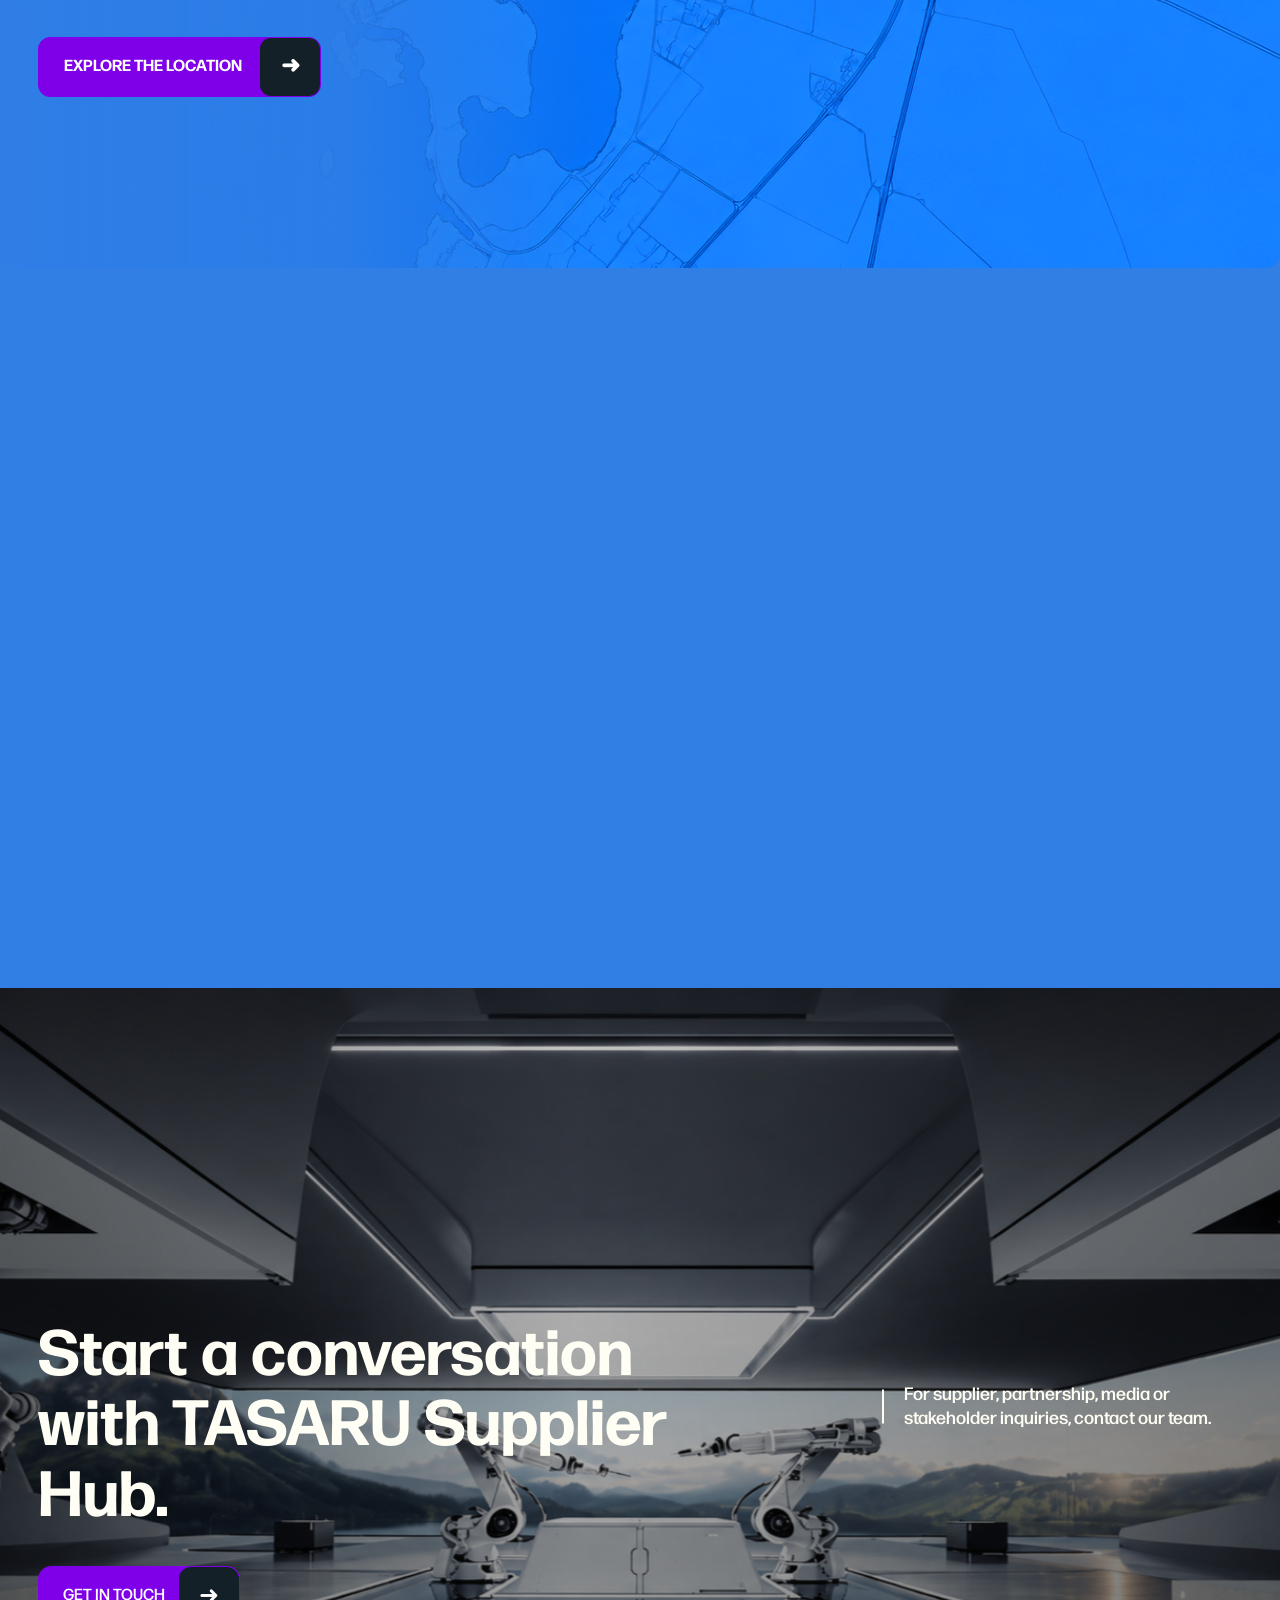
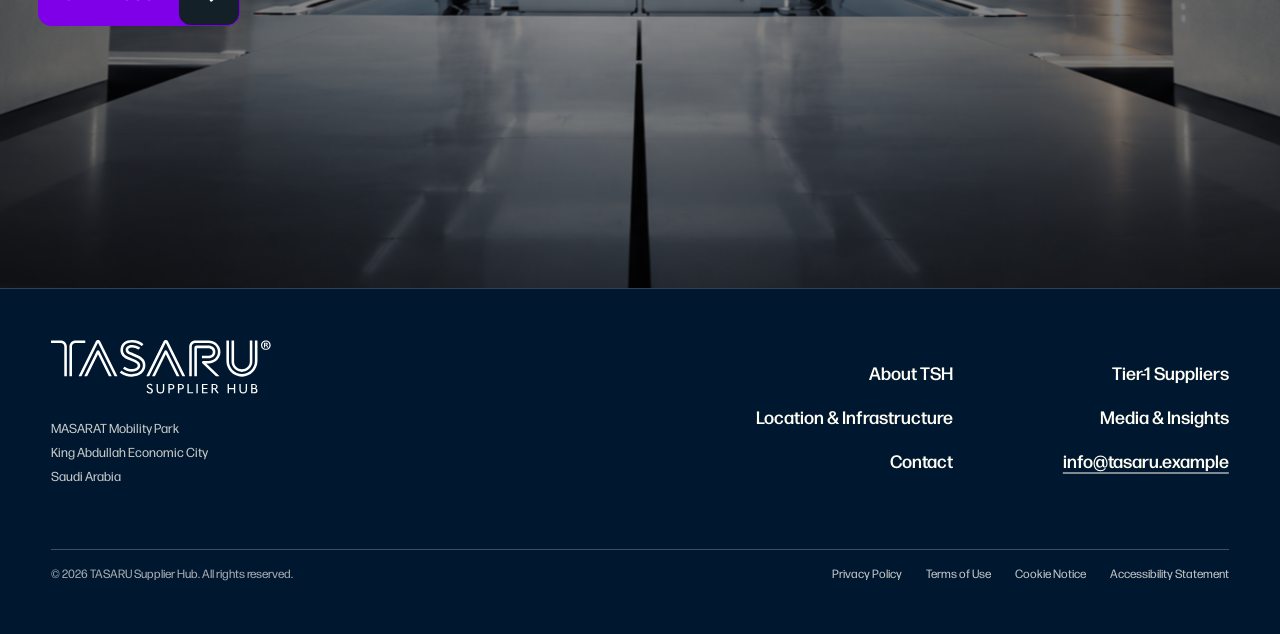
==== commit 163ac91f: "Update location and contact copy" ====
--- a/concepts/tasaru-homepage/index.html
+++ b/concepts/tasaru-homepage/index.html
@@ -6,8 +6,8 @@
   <meta name="theme-color" content="#001730">
   <meta name="description" content="TASARU Supplier Hub hero concept.">
   <title>TASARU — Hero</title>
-  <link rel="stylesheet" href="styles.css?v=joby-platform-motion-v69">
-  <link rel="stylesheet" href="responsive-type.css?v=6">
+  <link rel="stylesheet" href="styles.css?v=joby-platform-motion-v70">
+  <link rel="stylesheet" href="responsive-type.css?v=7">
   <link rel="stylesheet" href="highlights-motion.css?v=2">
 </head>
 <body>
@@ -239,9 +239,9 @@
       <div class="location-zoom-sticky">
         <div class="location-copy">
           <p>LOCATION</p>
-          <h2 id="location-title">Within a growing automotive ecosystem.</h2>
-
-          <p class="location-body">Located in MASARAT Mobility Park in King Abdullah Economic City, TSH connects its supplier platform to the wider Saudi automotive environment.</p>
+          <h2 id="location-title">Positioned inside Saudi Arabia’s automotive manufacturing landscape.</h2>
+
+          <p class="location-body">TSH is located in MASARAT Mobility Park™ in King Abdullah Economic City, placing the supplier platform inside the wider automotive environment and close to King Abdullah Port.</p>
           <a class="location-cta" href="https://deisgne8.github.io/tasaru-wireframe/#location">Explore the location</a>
         </div>
 
@@ -296,14 +296,10 @@
       <div class="final-cta-shade"></div>
       <div class="final-cta-content">
         <div class="final-cta-main">
-          <h2 id="final-cta-title">Build the next mobility supply chain.</h2>
-          <a href="mailto:info@tasaru.example">Explore</a>
-        </div>
-        <ul class="final-cta-specs" aria-label="Supplier Hub highlights">
-          <li>Global expertise</li>
-          <li>Local manufacturing capability</li>
-          <li>Within MASARAT Mobility Park</li>
-        </ul>
+          <h2 id="final-cta-title">Start a conversation with TASARU Supplier Hub.</h2>
+          <a href="mailto:info@tasaru.example">Get in touch</a>
+        </div>
+        <p class="final-cta-specs">For supplier, partnership, media or stakeholder inquiries, contact our team.</p>
       </div>
     </section>
 
--- a/concepts/tasaru-homepage/styles.css
+++ b/concepts/tasaru-homepage/styles.css
@@ -6760,7 +6760,7 @@
 .vast-progress-caption p:not(.vast-progress-kicker),
 .icomat-ecosystem-detail,
 .location-body,
-.final-cta-specs li,
+.final-cta-specs,
 .joby-footer-address,
 .joby-footer-columns a,
 .joby-footer-columns p,
--- a/concepts/tasaru-homepage/responsive-type.css
+++ b/concepts/tasaru-homepage/responsive-type.css
@@ -184,7 +184,7 @@
 .icomat-ecosystem-detail,
 .location-body,
 .location-routes .location-copy .location-body,
-.final-cta-specs li,
+.final-cta-specs,
 .joby-footer-address,
 .joby-footer-columns a,
 .joby-footer-columns p,
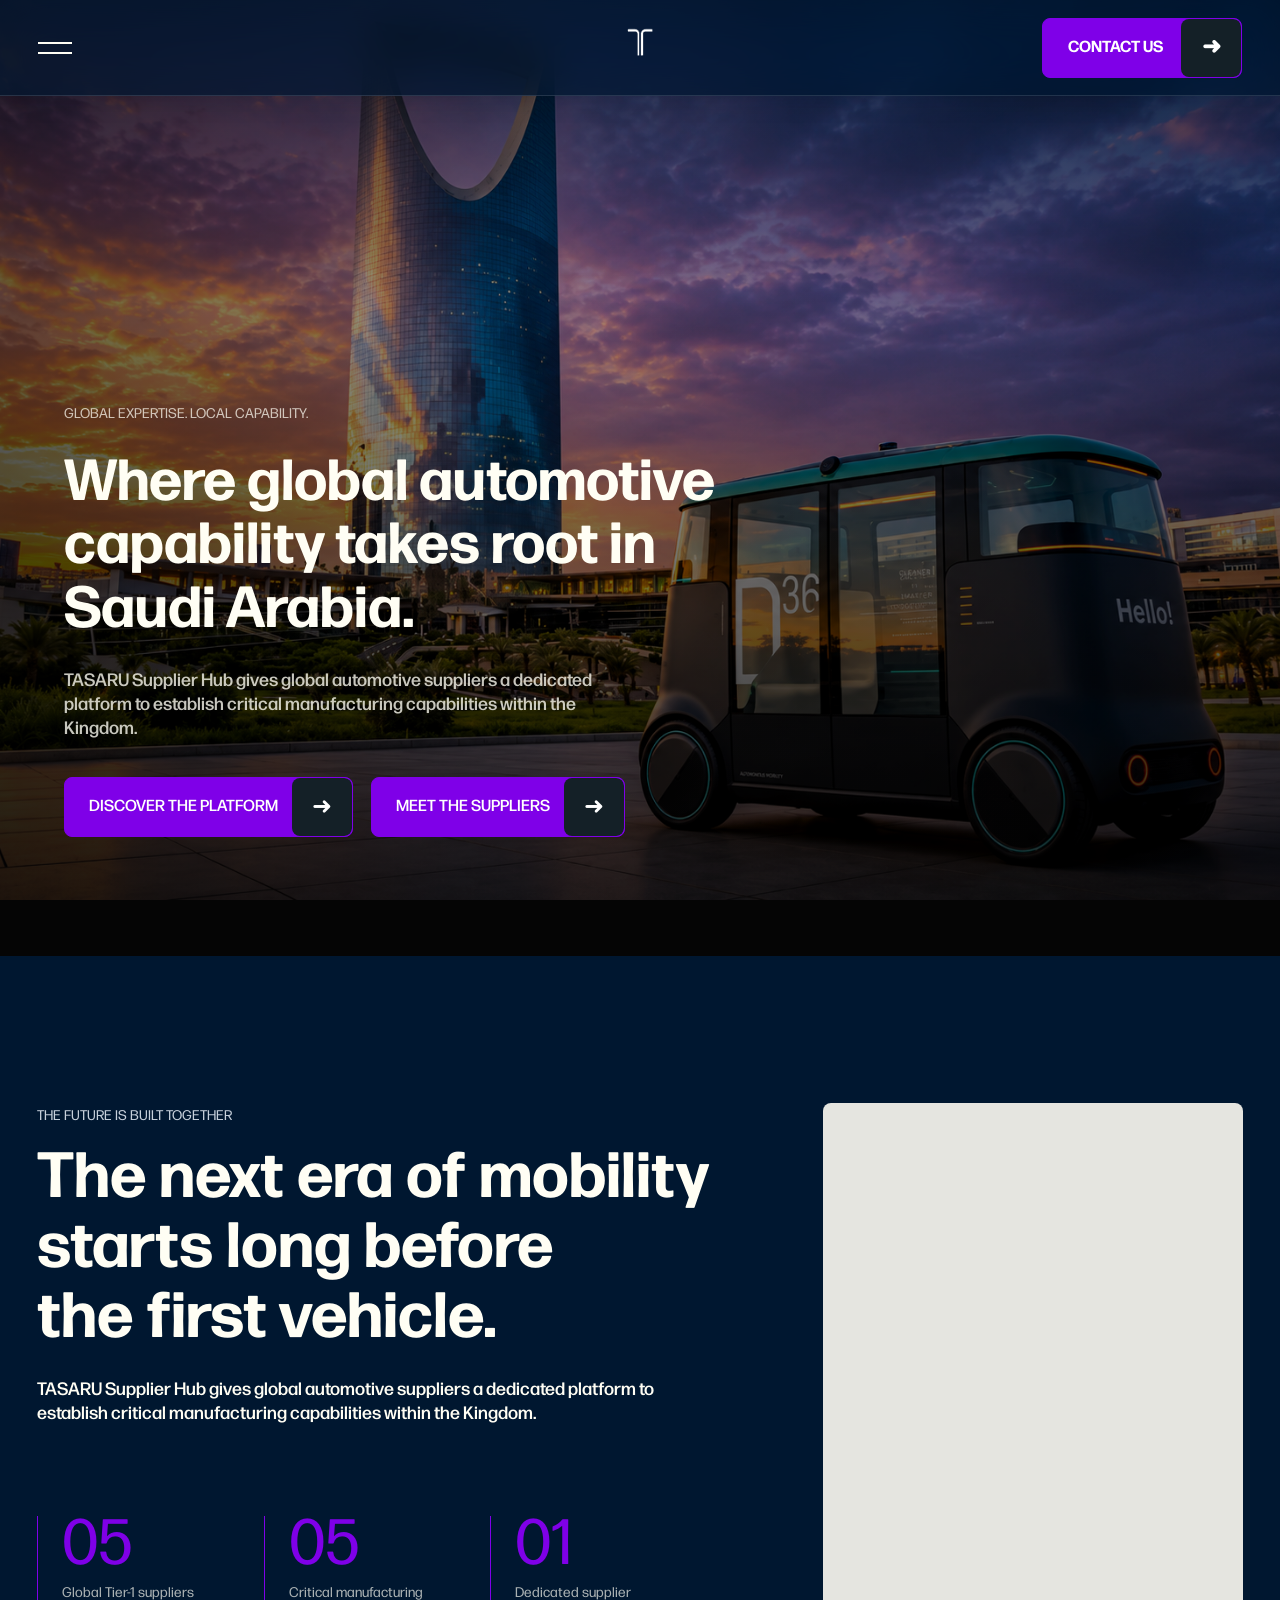
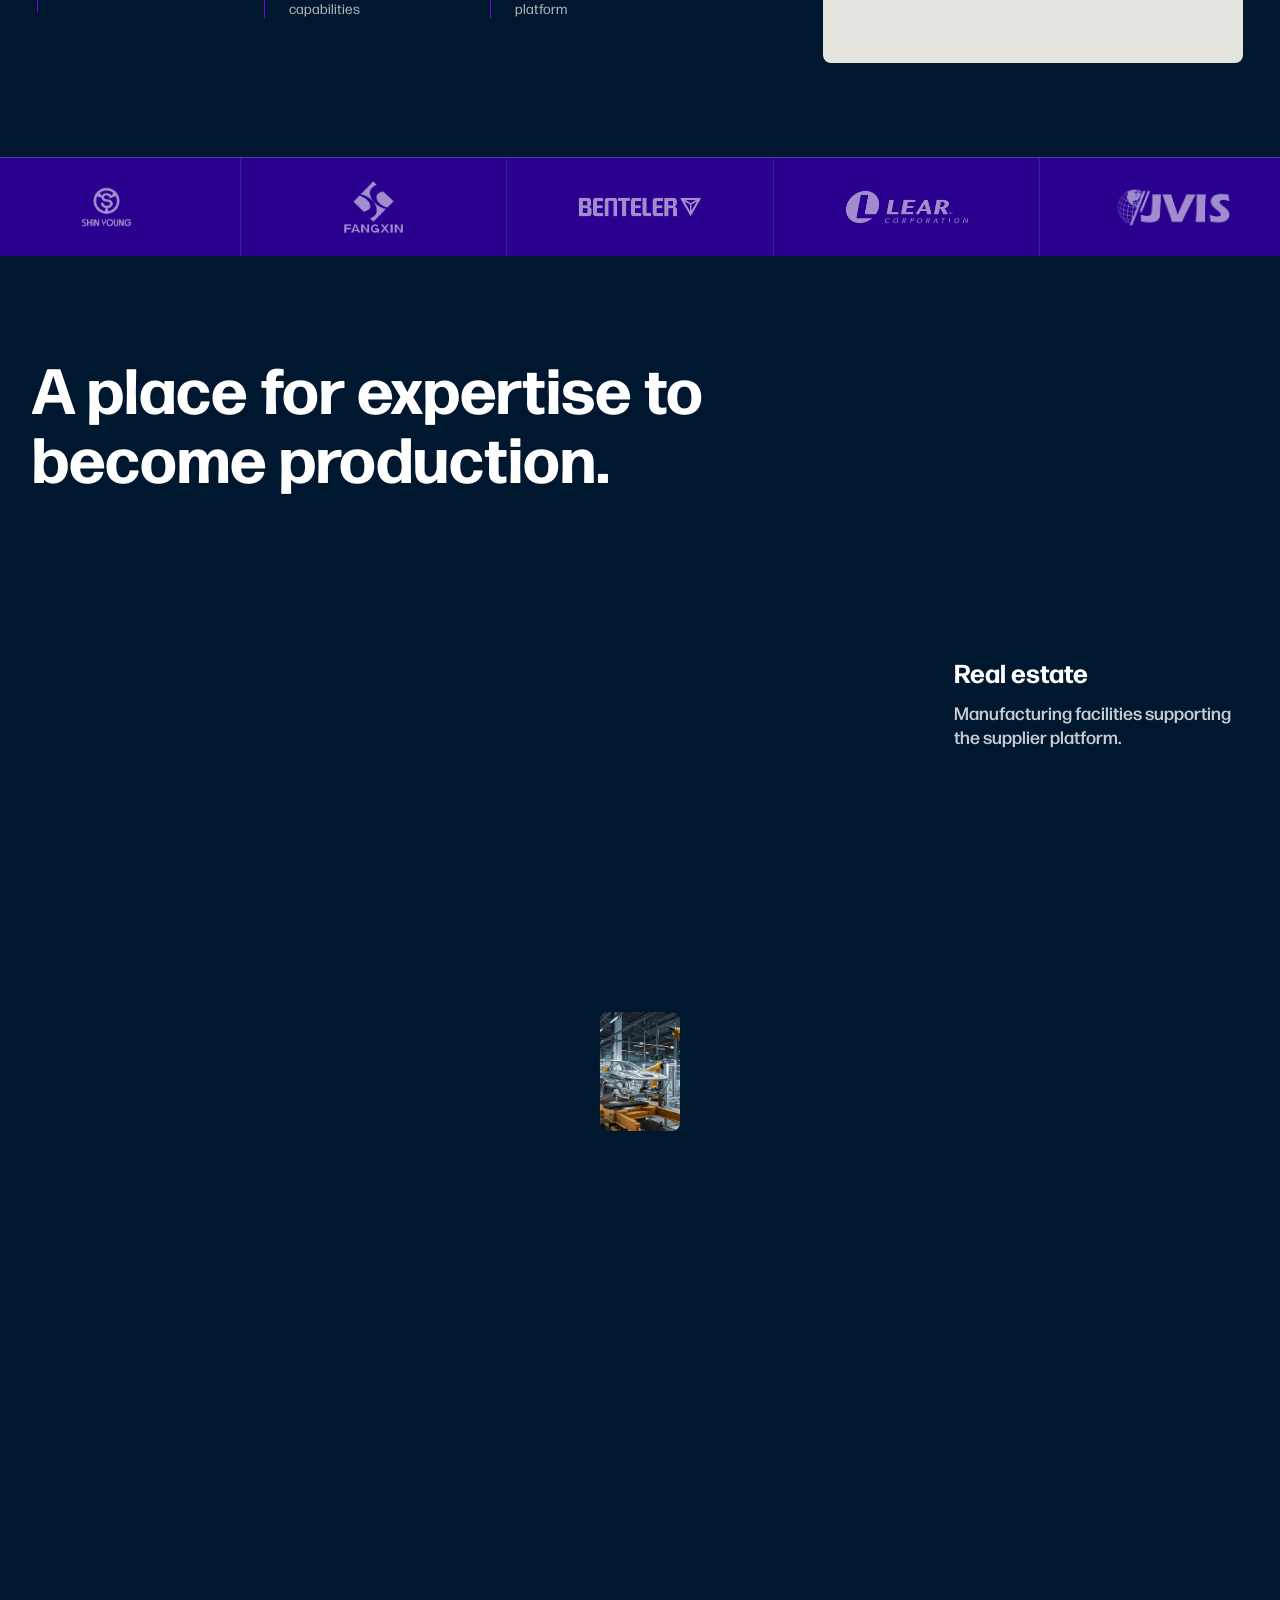
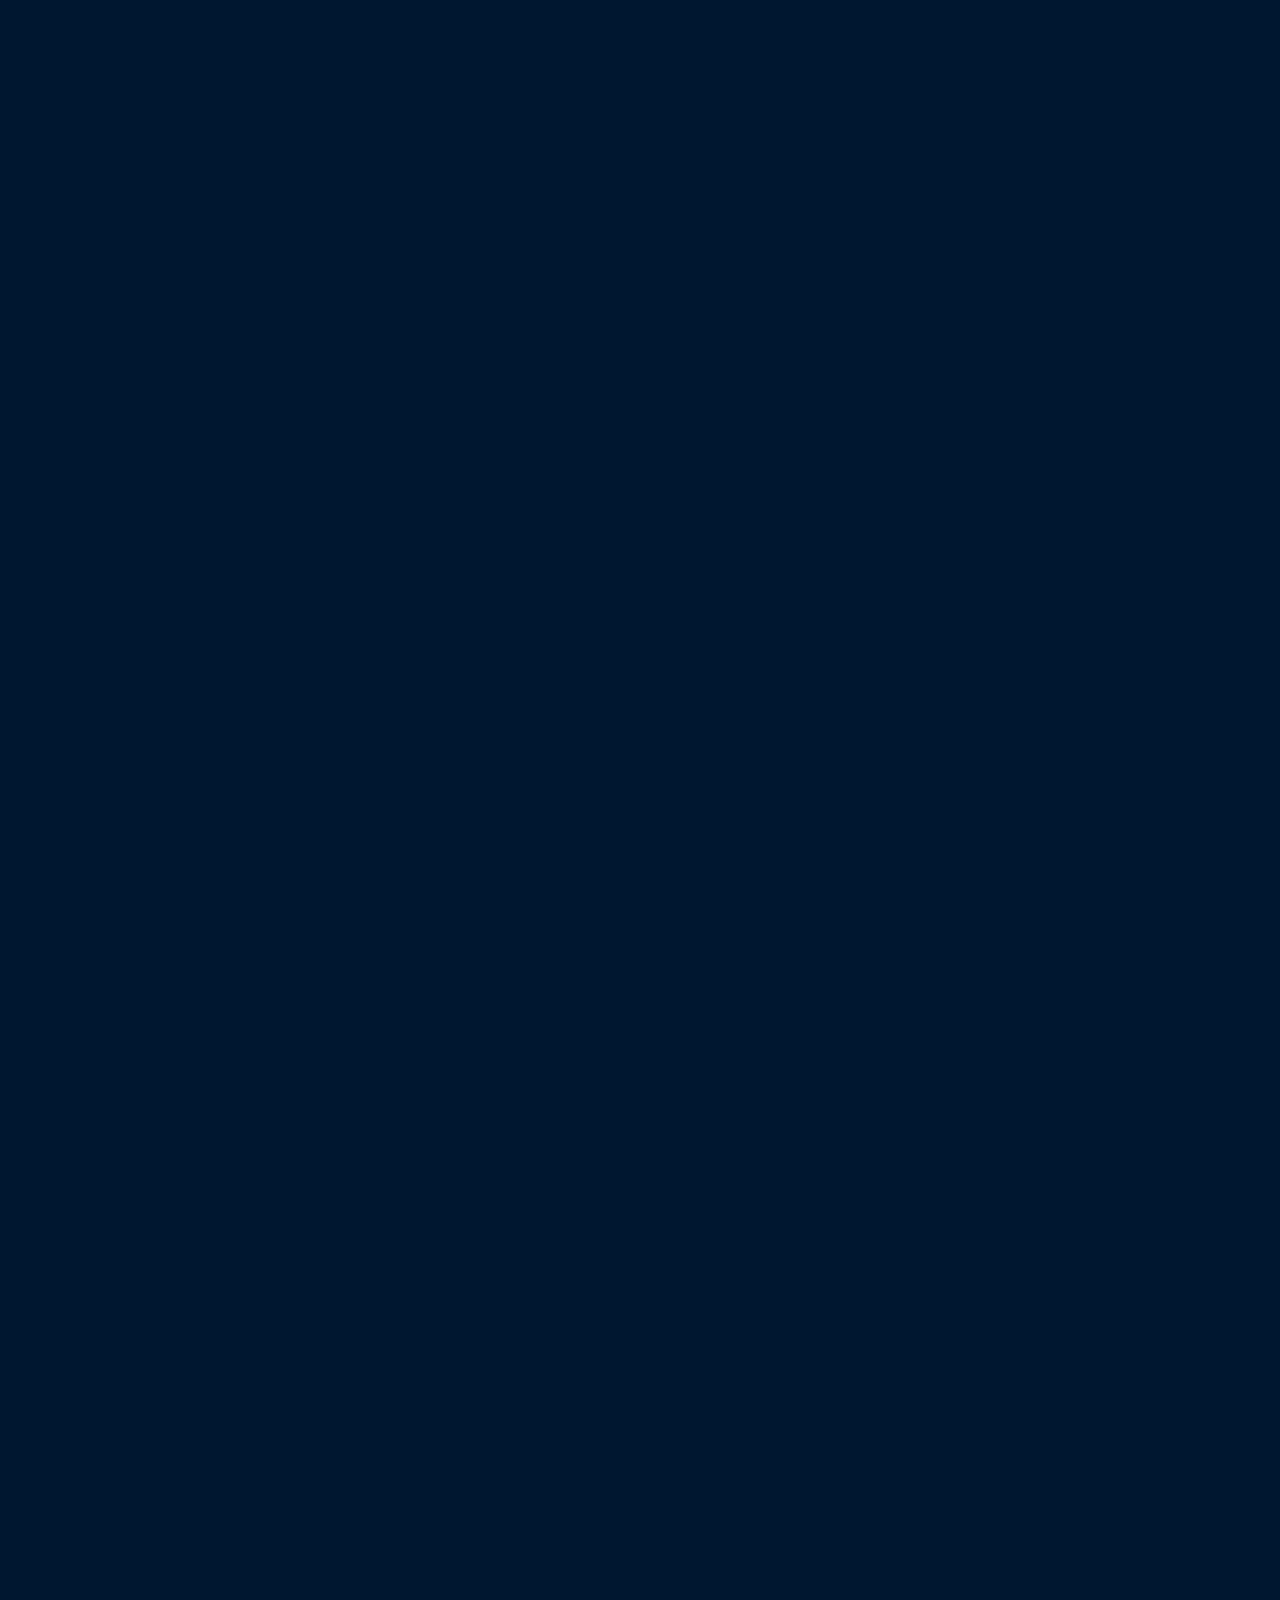
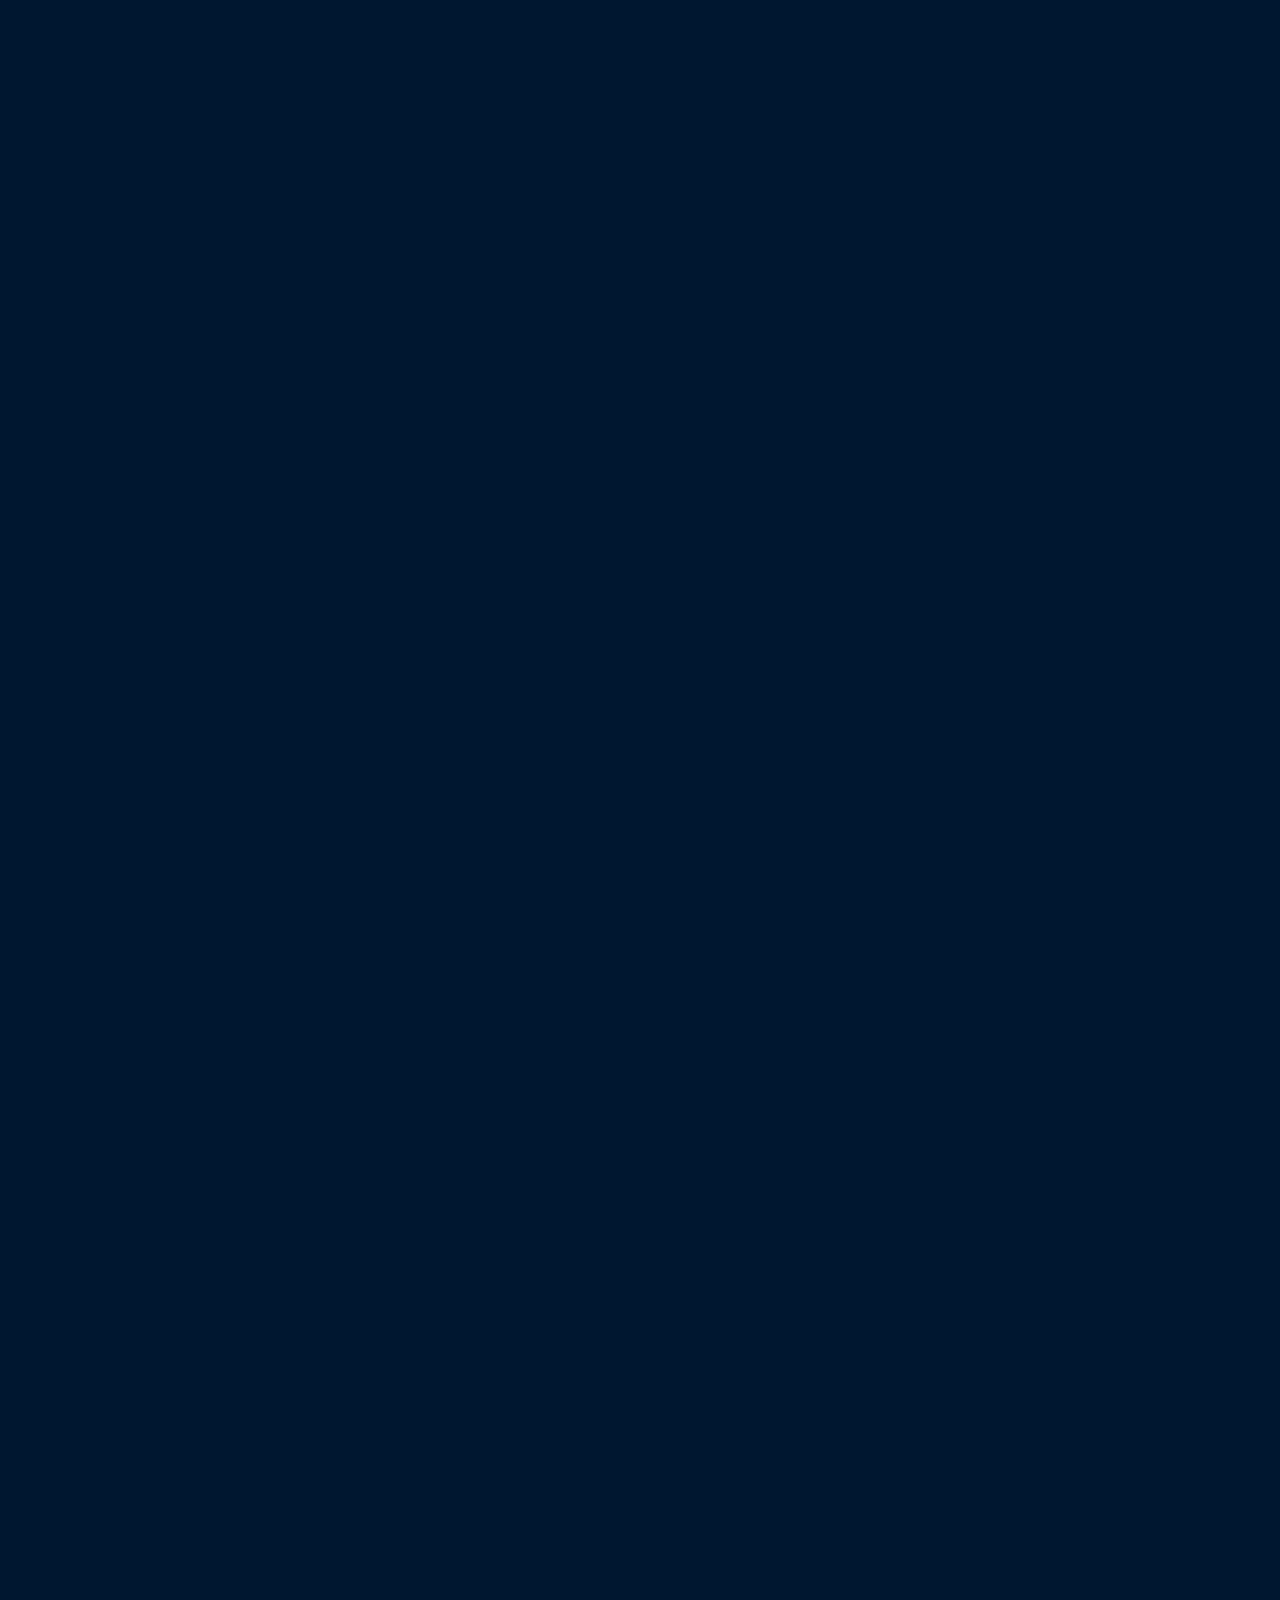
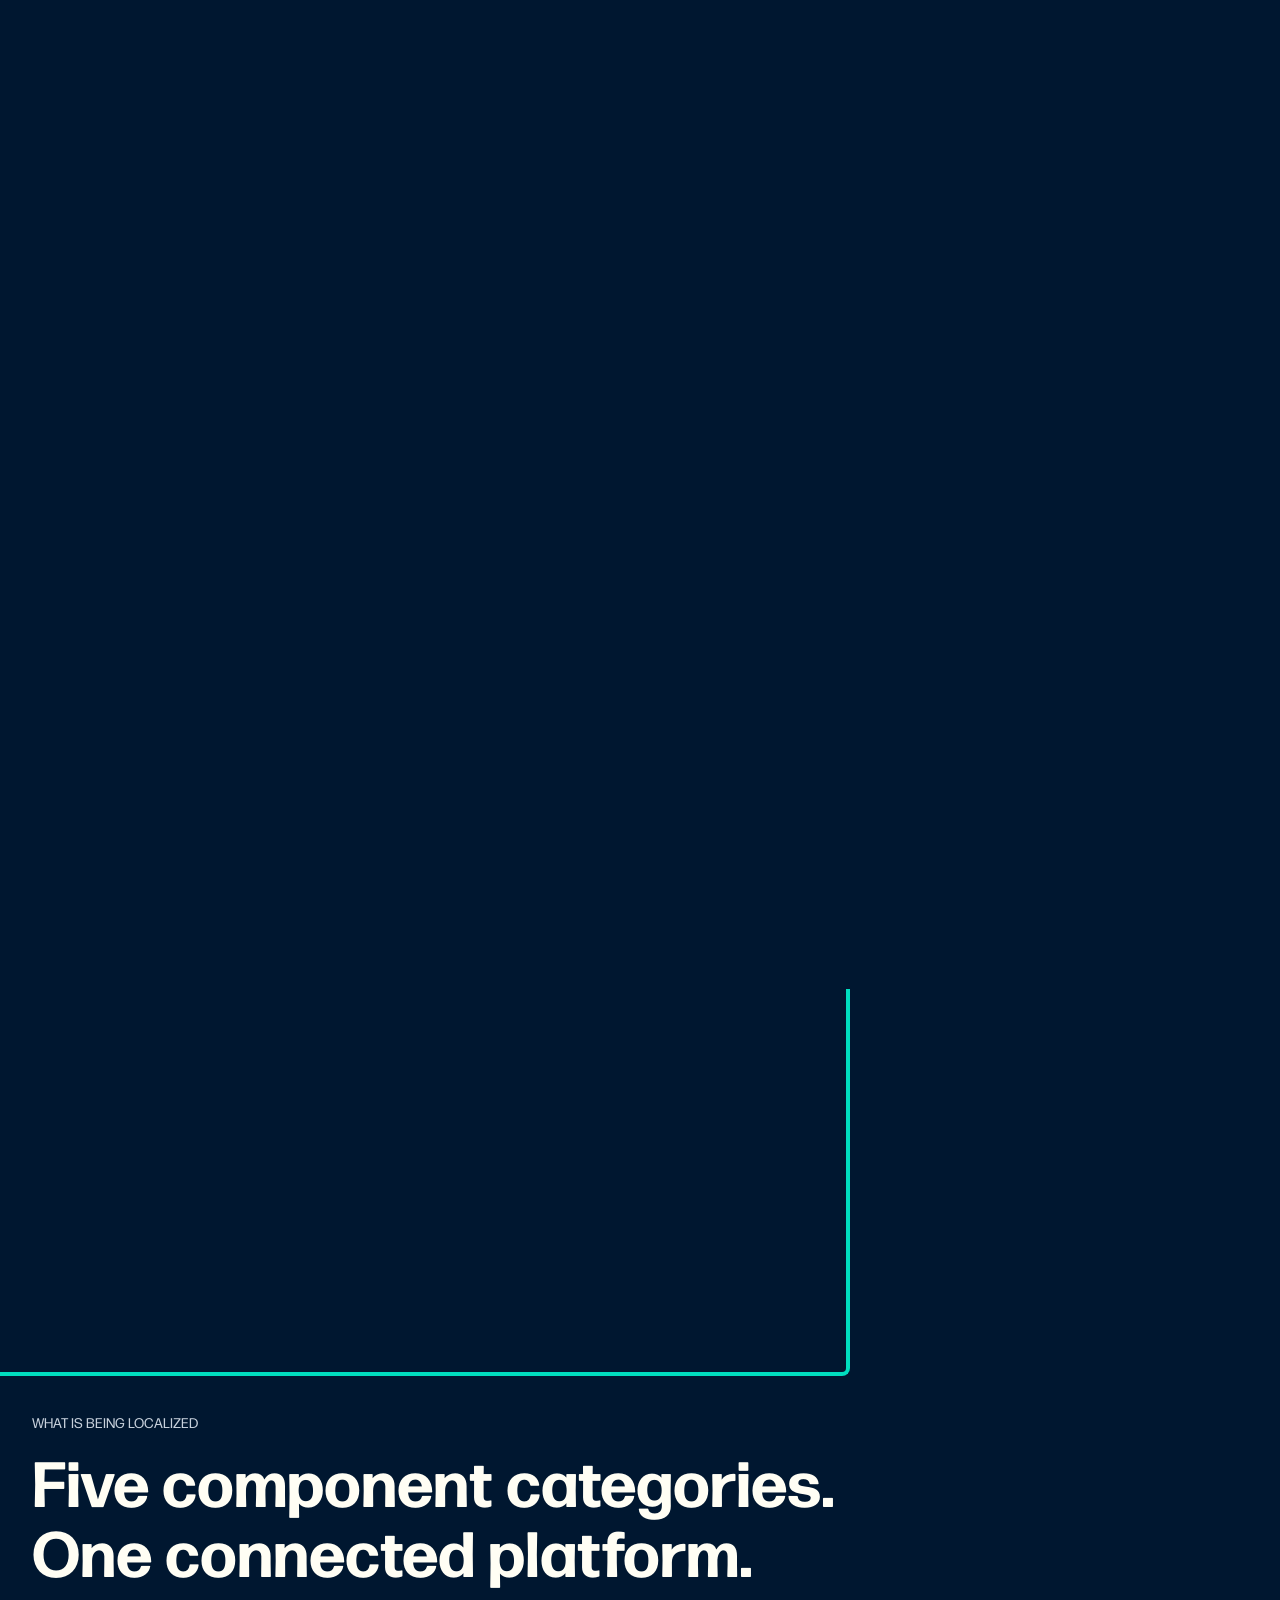
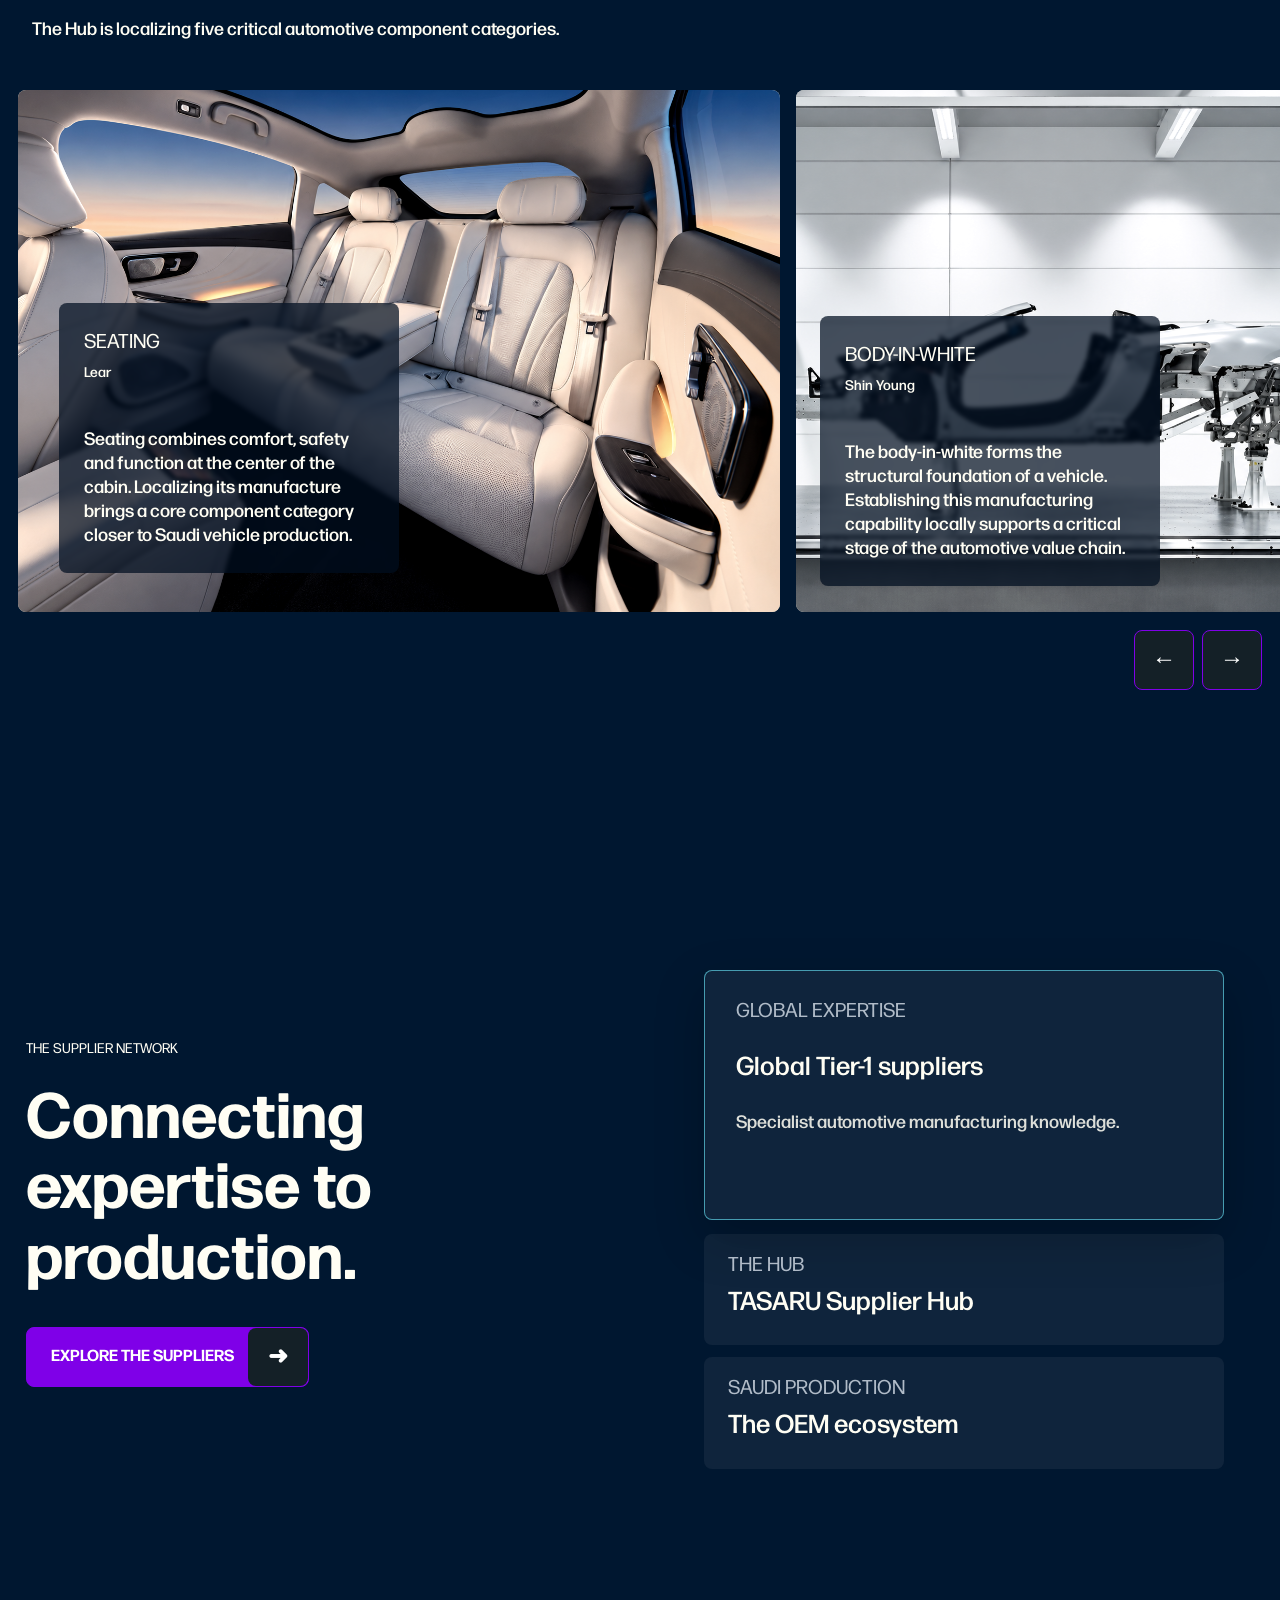
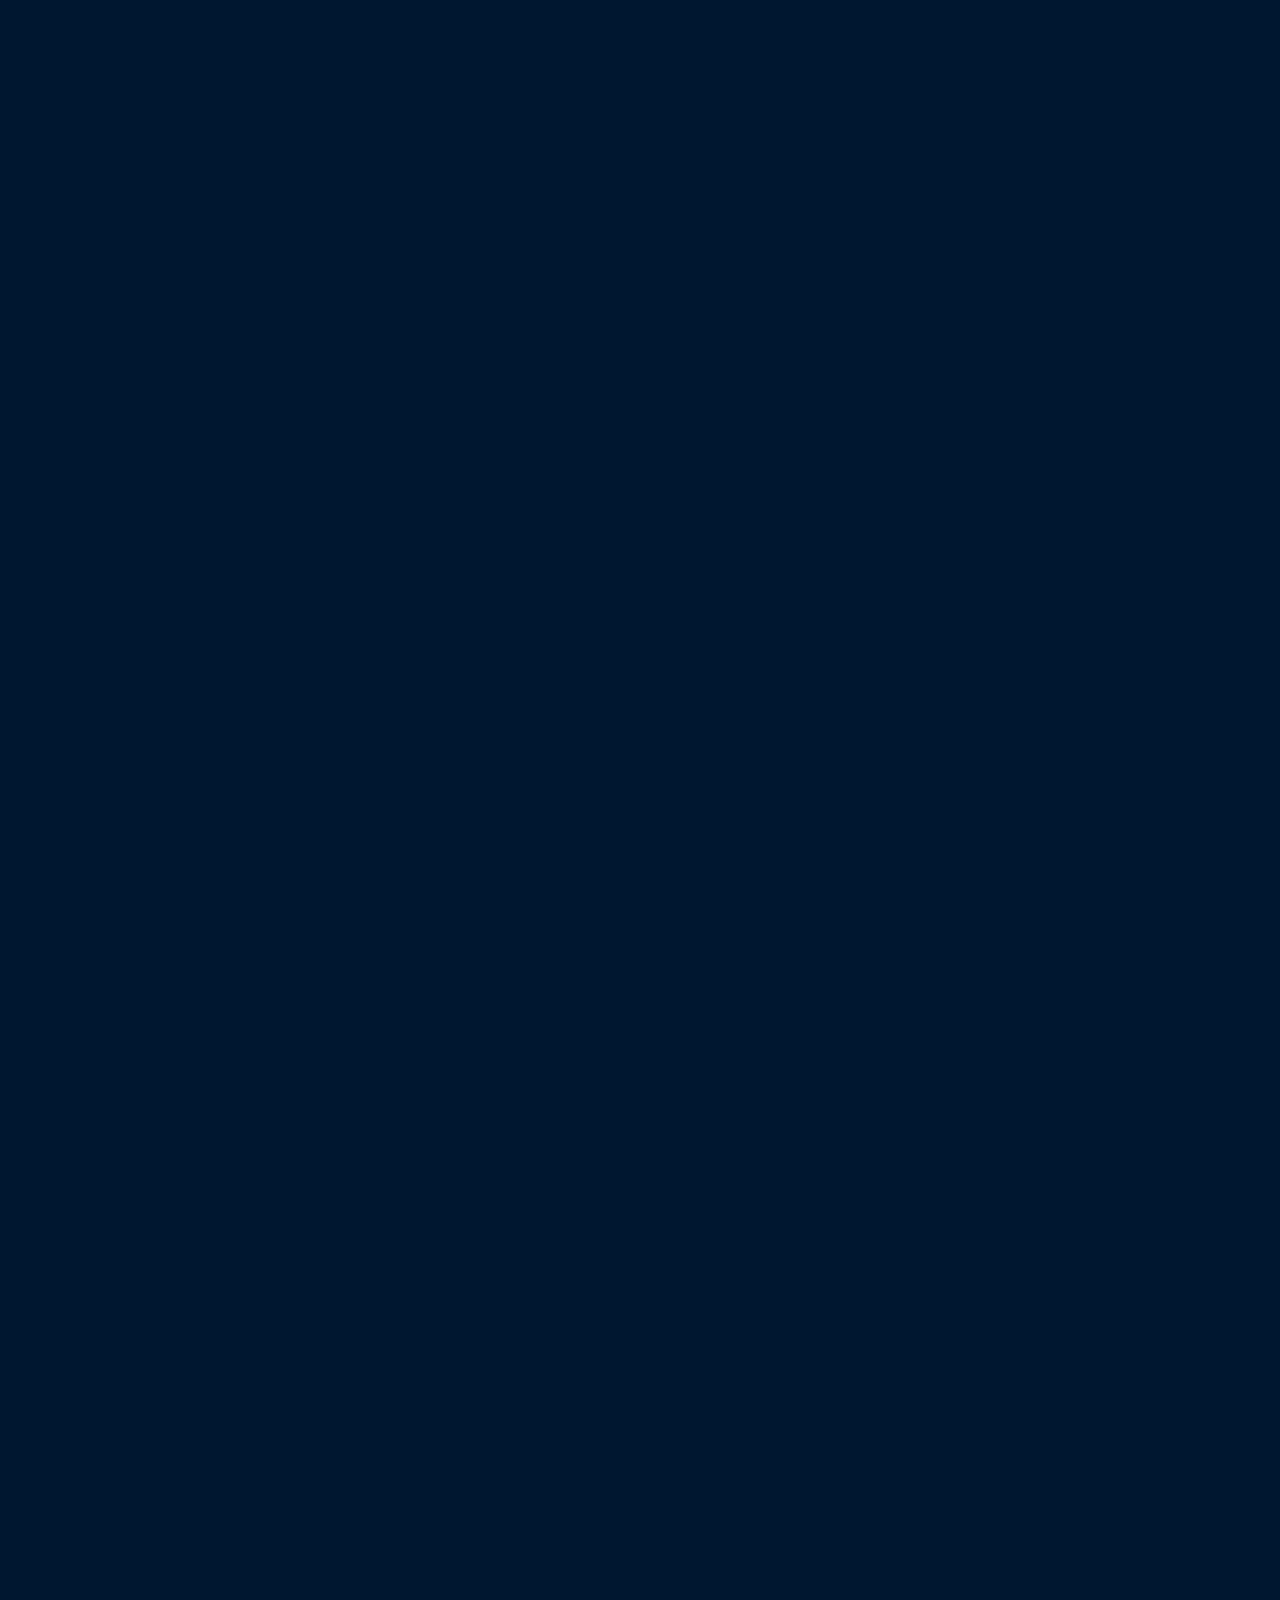
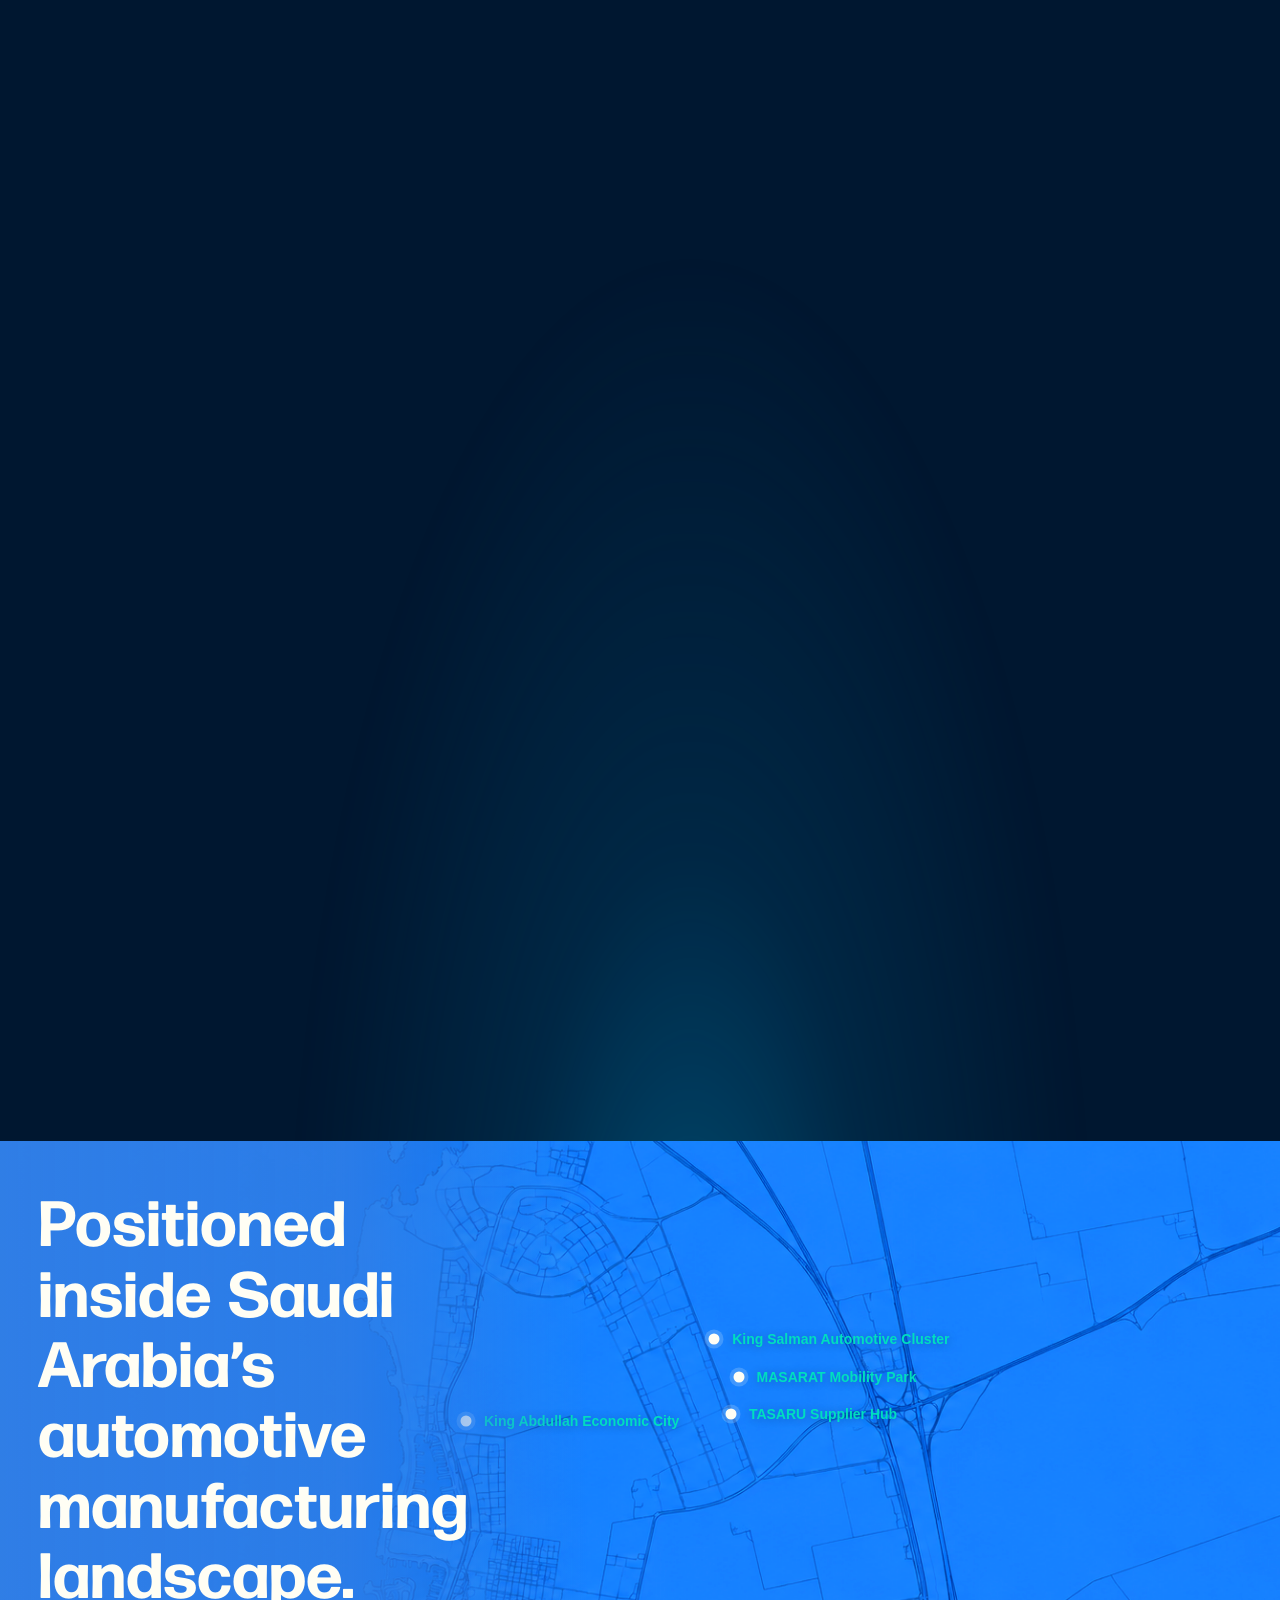
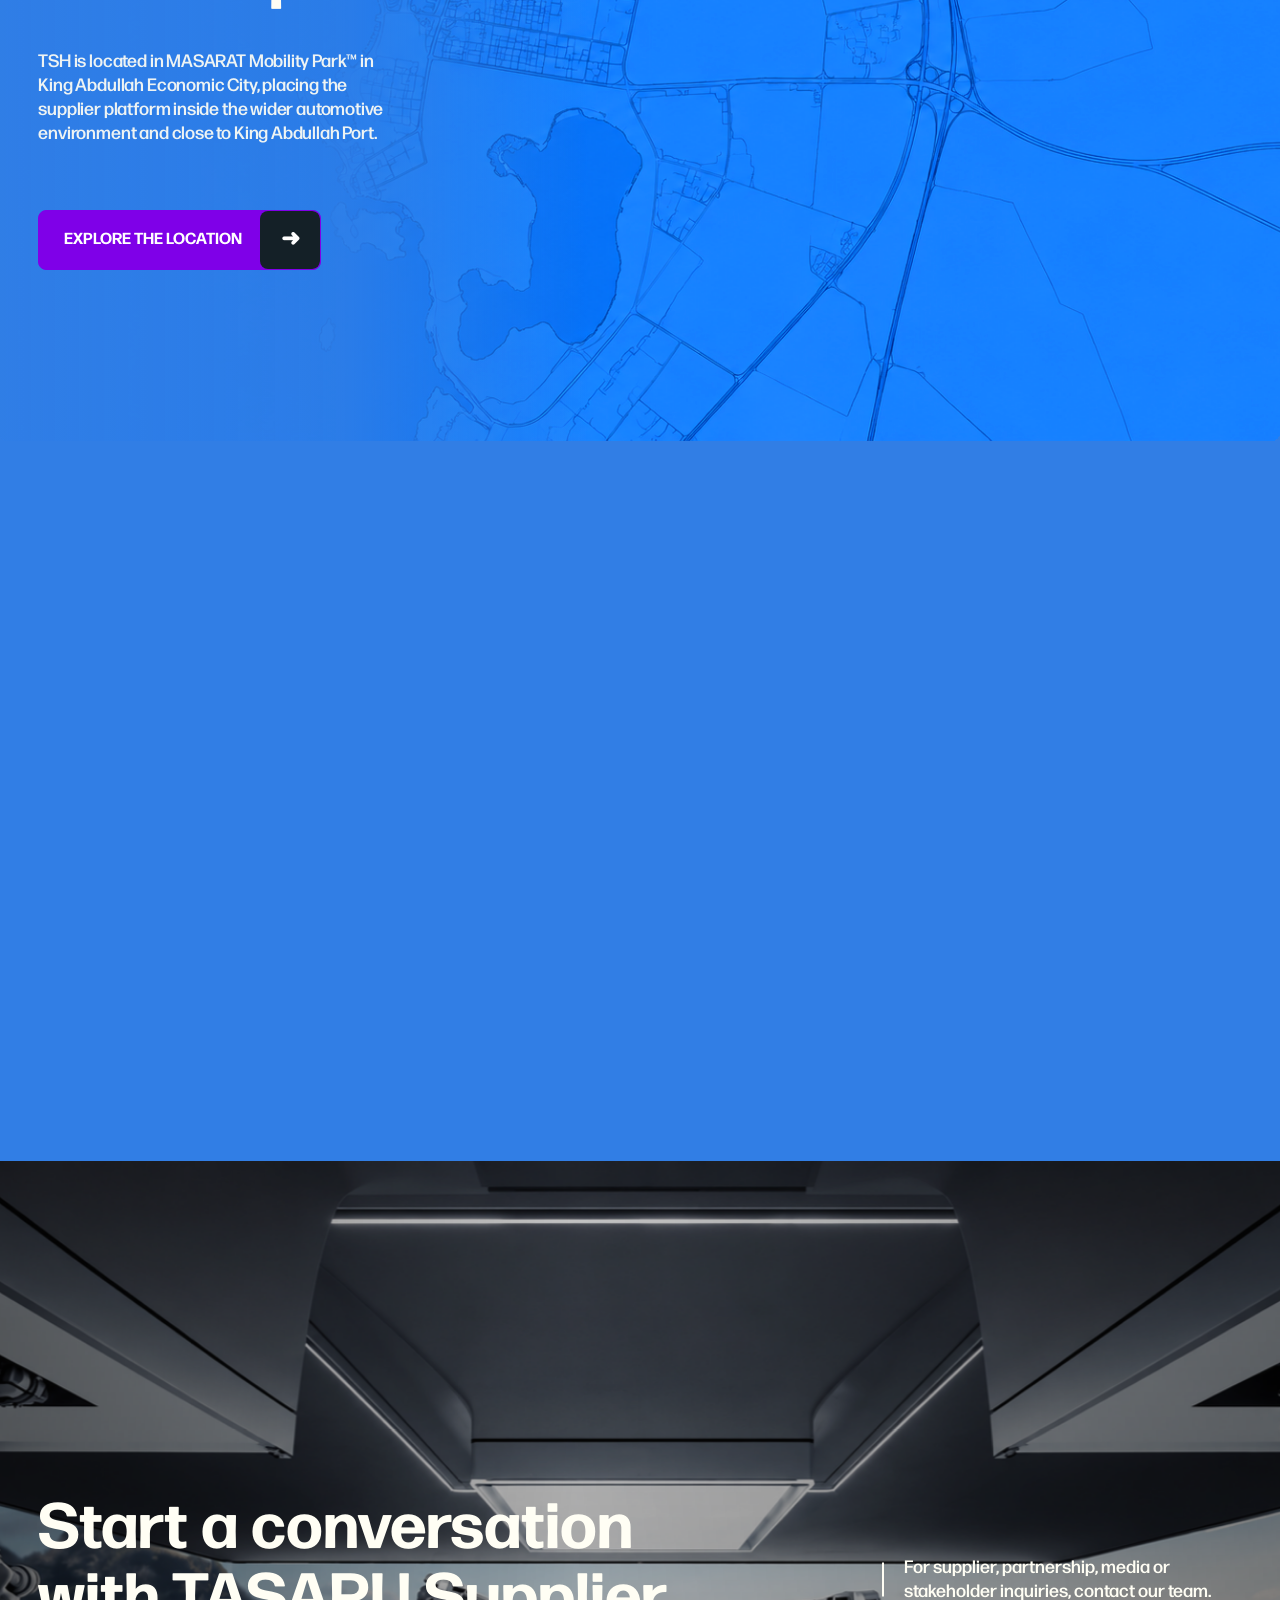
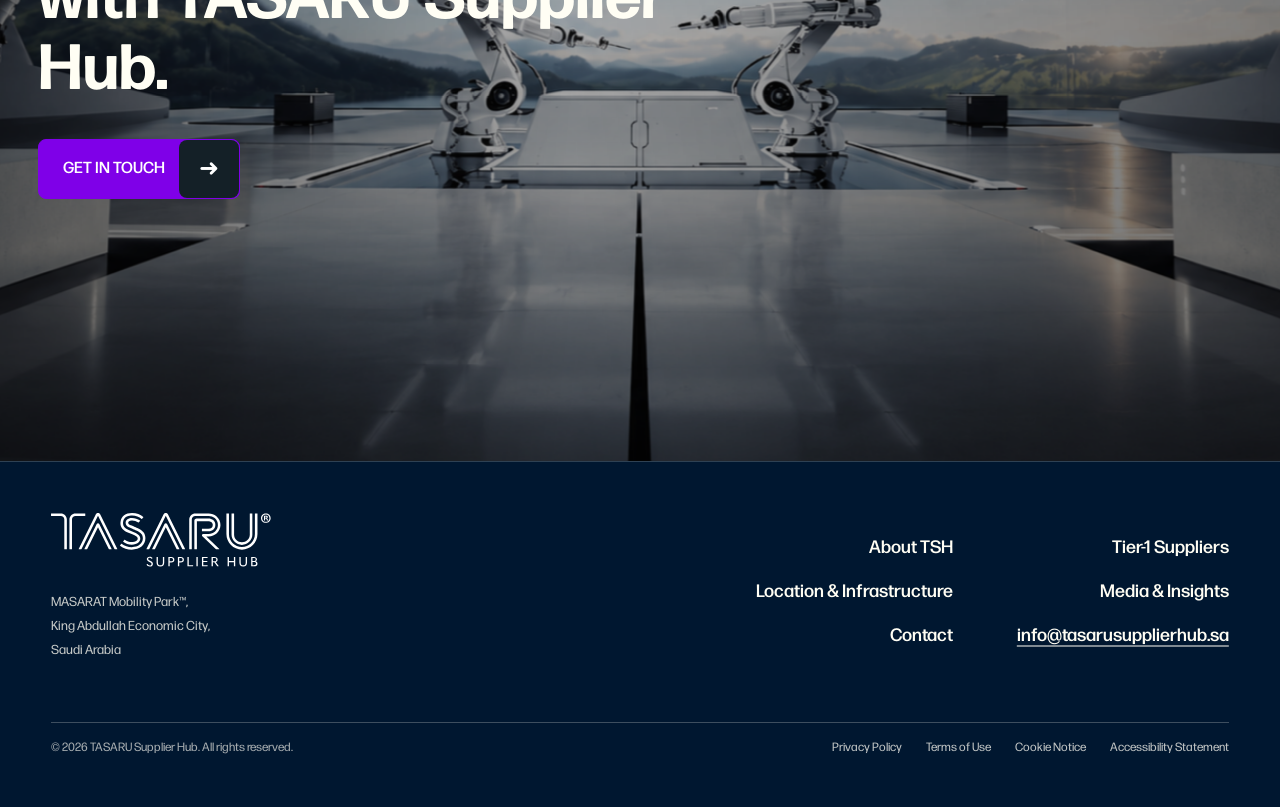
==== commit 19ddf123: "Update TASARU homepage refinements" ====
--- a/concepts/tasaru-homepage/index.html
+++ b/concepts/tasaru-homepage/index.html
@@ -6,9 +6,9 @@
   <meta name="theme-color" content="#001730">
   <meta name="description" content="TASARU Supplier Hub hero concept.">
   <title>TASARU — Hero</title>
-  <link rel="stylesheet" href="styles.css?v=joby-platform-motion-v70">
+  <link rel="stylesheet" href="styles.css?v=joby-platform-motion-v75">
   <link rel="stylesheet" href="responsive-type.css?v=7">
-  <link rel="stylesheet" href="highlights-motion.css?v=2">
+  <link rel="stylesheet" href="highlights-motion.css?v=3">
 </head>
 <body>
   <a class="skip" href="#main">Skip to story</a>
@@ -50,8 +50,8 @@
         <div class="joby-hero-shade" aria-hidden="true"></div>
         <div class="joby-hero-copy">
           <p class="joby-hero-kicker">GLOBAL EXPERTISE. LOCAL CAPABILITY.</p>
-          <h1 id="hero-title">Bringing critical<br>manufacturing closer to<br>Saudi production.</h1>
-          <p class="joby-hero-body">TASARU Supplier Hub helps global automotive suppliers establish manufacturing capabilities in Saudi Arabia.</p>
+          <h1 id="hero-title">Where global automotive<br>capability takes root in<br>Saudi Arabia.</h1>
+          <p class="joby-hero-body">TASARU Supplier Hub gives global automotive suppliers a dedicated platform to establish critical manufacturing capabilities within the Kingdom.</p>
           <div class="joby-hero-actions" aria-label="Hero actions">
             <a class="joby-hero-primary" href="#experience">Discover the platform <span aria-hidden="true">↗</span></a>
             <a class="joby-hero-secondary" href="#supplier-ecosystem">Meet the suppliers <span aria-hidden="true">↗</span></a>
@@ -69,15 +69,15 @@
         <div class="auar-benefits" aria-label="Supplier Hub metrics">
           <div class="auar-benefit">
             <strong>05</strong>
-            <span>Global suppliers</span>
+            <span>Global Tier-1 suppliers</span>
           </div>
           <div class="auar-benefit">
             <strong>05</strong>
-            <span>Critical capabilities</span>
+            <span>Critical manufacturing<br>capabilities</span>
           </div>
           <div class="auar-benefit">
             <strong>01</strong>
-            <span>Local platform</span>
+            <span>Dedicated supplier<br>platform</span>
           </div>
         </div>
       </div>
@@ -98,7 +98,7 @@
     <section class="joby-up" id="experience-highlights" aria-labelledby="joby-up-title" data-up-scene>
       <div class="joby-up-sticky">
         <div class="joby-up-title">
-          <h2 id="joby-up-title">A practical foundation for local manufacturing.</h2>
+          <h2 id="joby-up-title">A place for expertise to<br>become production.</h2>
         </div>
 
         <div class="joby-up-stage" aria-label="Experience highlights">
@@ -109,7 +109,7 @@
             <div class="joby-up-copy">
               <p>
                 <span>Land</span>
-                <span>A physical base for supplier manufacturing operations.</span>
+                <span>A dedicated physical base for supplier operations.</span>
               </p>
             </div>
           </article>
@@ -121,7 +121,7 @@
             <div class="joby-up-copy joby-up-copy--floating">
               <p>
                 <span>Real estate</span>
-                <span>Manufacturing space for the five-supplier platform.</span>
+                <span>Manufacturing facilities supporting the supplier platform.</span>
               </p>
             </div>
           </article>
@@ -133,14 +133,14 @@
             <div class="joby-up-copy">
               <p>
                 <span>Equipment</span>
-                <span>Production equipment supporting local manufacturing capability.</span>
+                <span>Production equipment supporting localized manufacturing.</span>
               </p>
             </div>
           </article>
 
           <div class="joby-up-finale" id="experience-finale">
             <div>
-              <h3>TSH brings global suppliers, manufacturing capability and Saudi automotive demand together. <em>Land, real estate and equipment support the five-supplier platform.</em></h3>
+              <h3>TSH brings together what the five Tier-1 suppliers need to start local production: <em>land, manufacturing facilities and production equipment.</em></h3>
               <a href="https://deisgne8.github.io/tasaru-wireframe/#about">How TSH works</a>
             </div>
           </div>
@@ -151,22 +151,32 @@
     <section class="vast-progress" id="supplier-progress" aria-labelledby="supplier-progress-title">
       <div class="vast-progress-inner">
         <div class="supplier-progress-brand-line" aria-hidden="true"></div>
-        <h2 id="supplier-progress-title">Five capabilities. <br>A stronger local supply chain.</h2>
+        <div class="vast-progress-intro">
+          <p class="eyebrow">WHAT IS BEING LOCALIZED</p>
+          <h2 id="supplier-progress-title">Five component categories.<br>One connected platform.</h2>
+          <p class="vast-progress-description">The Hub is localizing five critical automotive component categories.</p>
+        </div>
 
         <div class="vast-progress-carousel" data-vast-carousel>
           <div class="vast-progress-grid" data-vast-track tabindex="0" aria-label="Supplier Hub development carousel">
             <article class="vast-progress-card vast-progress-card--large">
               <img src="assets/seating-interior.png" width="1470" height="1070" alt="Light leather rear seats and centre armrest inside a vehicle cabin">
               <div class="vast-progress-caption">
-                <p class="vast-progress-kicker"><span></span> Seating</p>
-                <p>Seating brings comfort, support and function into the vehicle cabin. Localising this capability brings an essential part of the vehicle closer to Saudi automotive production.</p>
+                <div class="vast-progress-caption-heading">
+                  <p class="vast-progress-kicker"><span></span> Seating</p>
+                  <p class="vast-progress-supplier">Lear</p>
+                </div>
+                <p>Seating combines comfort, safety and function at the center of the cabin. Localizing its manufacture brings a core component category closer to Saudi vehicle production.</p>
               </div>
             </article>
 
             <article class="vast-progress-card vast-progress-card--side">
               <img src="assets/body-in-white-shell.png" width="1575" height="998" alt="Vehicle body shell mounted on inspection stands in a manufacturing facility">
               <div class="vast-progress-caption">
-                <p class="vast-progress-kicker"><span></span> Body-in-white</p>
+                <div class="vast-progress-caption-heading">
+                  <p class="vast-progress-kicker"><span></span> Body-in-white</p>
+                  <p class="vast-progress-supplier">Shin Young</p>
+                </div>
                 <p>The body-in-white forms the structural foundation of a vehicle. Establishing this manufacturing capability locally supports a critical stage of the automotive value chain.</p>
               </div>
             </article>
@@ -174,15 +184,21 @@
             <article class="vast-progress-card vast-progress-card--side">
               <img src="assets/chassis-platform.png" width="1452" height="1083" alt="Electric vehicle chassis with battery pack and suspension in an inspection facility">
               <div class="vast-progress-caption">
-                <p class="vast-progress-kicker"><span></span> Chassis</p>
-                <p>Chassis components provide the foundation for vehicle assembly. Local capability strengthens the connection between specialist component manufacturing and the OEM production line.</p>
+                <div class="vast-progress-caption-heading">
+                  <p class="vast-progress-kicker"><span></span> Chassis</p>
+                  <p class="vast-progress-supplier">BENTELER</p>
+                </div>
+                <p>Chassis systems carry the vehicle and shape how it handles and performs. Local capability strengthens the link between specialist component manufacturing and the OEM production line.</p>
               </div>
             </article>
 
             <article class="vast-progress-card vast-progress-card--large">
               <img src="assets/interior-plastics-cabin.png" width="1254" height="1254" alt="Vehicle cabin with sculpted dashboard, door panels and centre console">
               <div class="vast-progress-caption">
-                <p class="vast-progress-kicker"><span></span> Interior plastics</p>
+                <div class="vast-progress-caption-heading">
+                  <p class="vast-progress-kicker"><span></span> Interior plastics</p>
+                  <p class="vast-progress-supplier">Fangxin</p>
+                </div>
                 <p>From cabin surfaces to functional interior parts, plastic components shape the in-vehicle experience. Local manufacturing brings this capability into the Saudi supply chain.</p>
               </div>
             </article>
@@ -190,8 +206,11 @@
             <article class="vast-progress-card vast-progress-card--side">
               <img src="assets/exterior-plastics-rear.png" width="1672" height="940" alt="Vehicle rear exterior with sculpted bumper and red tail lights at sunset">
               <div class="vast-progress-caption">
-                <p class="vast-progress-kicker"><span></span> Exterior plastics</p>
-                <p>Exterior plastic components combine form and function across the vehicle. Localising their manufacture expands the range of components available within the Kingdom's automotive ecosystem.</p>
+                <div class="vast-progress-caption-heading">
+                  <p class="vast-progress-kicker"><span></span> Exterior plastics</p>
+                  <p class="vast-progress-supplier">JVIS</p>
+                </div>
+                <p>Exterior plastic components combine form and function across the vehicle. Localizing their manufacture expands the range of components available within the Kingdom's automotive ecosystem.</p>
               </div>
             </article>
           </div>
@@ -207,13 +226,12 @@
     <section class="icomat-ecosystem" id="supplier-ecosystem" aria-labelledby="supplier-ecosystem-title" data-ecosystem-scene>
       <div class="icomat-ecosystem-inner">
         <div class="icomat-ecosystem-copy">
-          <p>THE SUPPLIER ECOSYSTEM</p>
+          <p>THE SUPPLIER NETWORK</p>
           <h2 id="supplier-ecosystem-title">Connecting expertise to production.</h2>
+          <a class="inline-link icomat-supplier-cta" href="#supplier-progress">Explore the suppliers</a>
         </div>
 
         <div class="icomat-ecosystem-stack" data-ecosystem-stack>
-          <p class="icomat-ecosystem-label">Explore the suppliers <span>↓</span></p>
-
           <button class="icomat-ecosystem-card is-active" type="button" aria-expanded="true">
             <span class="icomat-ecosystem-kicker">GLOBAL EXPERTISE</span>
             <strong>Global Tier-1 suppliers</strong>
@@ -221,15 +239,15 @@
           </button>
 
           <button class="icomat-ecosystem-card" type="button" aria-expanded="false">
-            <span class="icomat-ecosystem-kicker">LOCAL CAPABILITY</span>
+            <span class="icomat-ecosystem-kicker">THE HUB</span>
             <strong>TASARU Supplier Hub</strong>
-            <span class="icomat-ecosystem-detail">A platform for localising critical manufacturing capabilities.</span>
+            <span class="icomat-ecosystem-detail">A dedicated platform for localizing critical manufacturing capabilities.</span>
           </button>
 
           <button class="icomat-ecosystem-card" type="button" aria-expanded="false">
             <span class="icomat-ecosystem-kicker">SAUDI PRODUCTION</span>
             <strong>The OEM ecosystem</strong>
-            <span class="icomat-ecosystem-detail">Critical components closer to Saudi automotive production.</span>
+            <span class="icomat-ecosystem-detail">Critical component manufacturing positioned closer to Saudi production.</span>
           </button>
         </div>
       </div>
@@ -297,7 +315,7 @@
       <div class="final-cta-content">
         <div class="final-cta-main">
           <h2 id="final-cta-title">Start a conversation with TASARU Supplier Hub.</h2>
-          <a href="mailto:info@tasaru.example">Get in touch</a>
+          <a href="mailto:info@tasarusupplierhub.sa">Get in touch</a>
         </div>
         <p class="final-cta-specs">For supplier, partnership, media or stakeholder inquiries, contact our team.</p>
       </div>
@@ -309,8 +327,8 @@
           <img src="assets/tasaru-logo.svg" width="514" height="127" alt="TASARU Supplier Hub">
         </a>
         <address class="joby-footer-address">
-          <span>MASARAT Mobility Park</span>
-          <span>King Abdullah Economic City</span>
+          <span>MASARAT Mobility Park&trade;,</span>
+          <span>King Abdullah Economic City,</span>
           <span>Saudi Arabia</span>
         </address>
       </div>
@@ -321,7 +339,7 @@
         <a href="#location">Location &amp; Infrastructure</a>
         <a href="#supplier-progress">Media &amp; Insights</a>
         <a href="#contact">Contact</a>
-        <a href="mailto:info@tasaru.example">info@tasaru.example</a>
+        <a href="mailto:info@tasarusupplierhub.sa">info@tasarusupplierhub.sa</a>
       </nav>
 
       <div class="joby-footer-bottom">
@@ -336,7 +354,7 @@
     </footer>
   </main>
 
-  <script src="highlights-motion.js?v=3"></script>
+  <script src="highlights-motion.js?v=5"></script>
   <script>
     const menu = document.querySelector('.joby-menu');
     const menuToggle = document.querySelector('.joby-menu-toggle');
--- a/concepts/tasaru-homepage/styles.css
+++ b/concepts/tasaru-homepage/styles.css
@@ -3187,16 +3187,31 @@
 .joby-nav{
 height:96px!important;
 padding:0 38px!important;
-background:transparent!important;
+background:rgba(0,23,48,.72)!important;
 border:0!important;
-backdrop-filter:none!important;
-box-shadow:none!important;
+border-bottom:1px solid rgba(255,255,255,.12)!important;
+-webkit-backdrop-filter:blur(20px) saturate(140%)!important;
+backdrop-filter:blur(20px) saturate(140%)!important;
+box-shadow:0 4px 24px rgba(0,10,24,.12)!important;
 z-index:90!important
 }
 .joby-nav.scrolled{
-background:transparent!important;
-border:0!important;
-backdrop-filter:none!important
+background:rgba(0,23,48,.72)!important
+}
+body:not(.menu-open) .joby-nav .brand-mark,
+body:not(.menu-open) .joby-nav .brand-full{
+filter:brightness(0) invert(1)!important
+}
+body:not(.menu-open) .joby-nav .joby-menu-toggle b{
+background:#fffef4!important
+}
+body:not(.menu-open) .joby-nav .joby-utility-link{
+color:#fff!important
+}
+@supports not ((backdrop-filter:blur(1px)) or (-webkit-backdrop-filter:blur(1px))){
+.header.joby-nav{
+background:rgba(0,23,48,.95)!important
+}
 }
 .joby-menu-toggle{
 position:relative!important;
@@ -3349,7 +3364,11 @@
 transform:translateX(6px)!important
 }
 body.menu-open .joby-nav{
-background:transparent!important
+background:transparent!important;
+border:0!important;
+-webkit-backdrop-filter:none!important;
+backdrop-filter:none!important;
+box-shadow:none!important
 }
 body.menu-open .read-progress{
 opacity:0!important
@@ -6604,7 +6623,7 @@
 font-weight:700!important;
 letter-spacing:0!important;
 white-space:nowrap!important;
-color:#fffef4!important;
+color:#00debf!important;
 text-shadow:0 1px 10px rgba(0,23,48,.28)!important
 }
 .location-routes .location-route-point--kaec{
@@ -6730,10 +6749,12 @@
 
 /* Final supplier capability card height. */
 .vast-progress-card{
+border-radius:8px;
 height:clamp(430px,58svh,600px)!important;
 min-height:clamp(430px,58svh,600px)!important
 }
 .vast-progress-caption{
+border-radius:8px;
 min-height:clamp(176px,20svh,232px)!important
 }
 @media(max-width:1000px){
@@ -6777,6 +6798,63 @@
 content:none!important
 }
 
+.icomat-ecosystem-copy .icomat-supplier-cta{
+margin-top:32px;
+max-width:100%;
+font-size:16px!important;
+font-weight:700!important
+}
+.vast-progress-intro{
+padding:0 clamp(18px,2.5vw,48px);
+margin-bottom:48px
+}
+.vast-progress-intro .eyebrow{
+margin-bottom:20px;
+color:var(--tasaru-muted);
+letter-spacing:0
+}
+.vast-progress-intro #supplier-progress-title{
+padding:0;
+margin:0 0 24px
+}
+.vast-progress-description{
+max-width:640px;
+font-size:18px;
+line-height:24px;
+font-weight:500;
+letter-spacing:0
+}
+.vast-progress-caption-heading{
+display:grid;
+gap:8px
+}
+#supplier-progress .vast-progress-supplier{
+font-size:14px!important;
+line-height:20px!important;
+font-weight:500!important;
+letter-spacing:0;
+color:var(--tasaru-muted)
+}
+@media(max-width:640px){
+#supplier-progress .vast-progress-card{
+display:grid;
+align-items:end;
+height:auto!important;
+min-height:420px!important
+}
+#supplier-progress .vast-progress-card>img{
+position:absolute;
+inset:0
+}
+#supplier-progress .vast-progress-caption{
+position:relative;
+left:auto;
+bottom:auto;
+width:auto;
+margin:80px 20px 20px
+}
+}
+
 /* Brand line before supplier capabilities. */
 #supplier-progress{
 overflow:visible;
@@ -6786,7 +6864,8 @@
 z-index:3;
 width:calc(50% + min(18vw,210px))!important;
 height:clamp(105px,14vw,170px)!important;
-margin:calc(clamp(64px,8vw,118px) * -1 - var(--brand-line-rise,0px) / 2) 0 clamp(27px,3vw,43px)!important;
+/* Keep the following heading below the previous section's painted area. */
+margin:max(calc(clamp(105px,14vw,170px) * -1), calc(clamp(64px,8vw,118px) * -1 - var(--brand-line-rise,0px) / 2)) 0 clamp(27px,3vw,43px)!important;
 border-bottom:4px solid var(--teal)!important;
 border-right:4px solid var(--teal)!important;
 border-bottom-right-radius:13px!important;
--- a/concepts/tasaru-homepage/responsive-type.css
+++ b/concepts/tasaru-homepage/responsive-type.css
@@ -1,5 +1,6 @@
 /* Loaded after the concept styles to resolve legacy typography overrides. */
 :root {
+  --radius-ui: 8px;
   --type-heading: 64px;
   --type-subhead: 28px;
   --type-body: 17px;
@@ -209,3 +210,32 @@
 .icomat-ecosystem-kicker {
   font-size: 20px !important;
 }
+
+/* Shared corners for framed media, cards and split-button segments. */
+:root :is(
+  .auar-second-visual,
+  .vast-progress-card,
+  .vast-progress-caption,
+  .icomat-ecosystem-card,
+  .joby-utility-link,
+  .joby-hero-actions a,
+  .inline-link,
+  .vast-progress-controls button,
+  .location-routes .location-copy .location-cta,
+  .final-cta-main a
+),
+:root :is(
+  .joby-utility-link,
+  .joby-hero-actions a,
+  .inline-link,
+  .location-routes .location-copy .location-cta,
+  .final-cta-main a
+)::after {
+  border-radius: var(--radius-ui) !important;
+}
+:root .supplier-progress-brand-line {
+  border-bottom-right-radius: var(--radius-ui) !important;
+}
+:root .location-zoom-sticky {
+  border-radius: 0 0 var(--radius-ui) var(--radius-ui) !important;
+}
--- a/concepts/tasaru-homepage/highlights-motion.css
+++ b/concepts/tasaru-homepage/highlights-motion.css
@@ -53,7 +53,7 @@
   min-height: 0 !important;
   aspect-ratio: 4 / 3;
   margin: 0 !important;
-  border-radius: 16px !important;
+  border-radius: var(--radius-ui) !important;
   overflow: hidden !important;
   transform: none !important;
   opacity: 1 !important;
@@ -157,7 +157,7 @@
     width: var(--image-width) !important;
     height: var(--image-height) !important;
     aspect-ratio: auto;
-    border-radius: var(--image-radius, 16px) !important;
+    border-radius: var(--image-radius, var(--radius-ui)) !important;
     transform-origin: top left !important;
     transform: translate3d(var(--image-x), var(--image-y), 0) scale(var(--image-scale)) !important;
     visibility: var(--image-visibility, hidden);
@@ -209,7 +209,7 @@
   justify-content: flex-start !important;
   padding: 0 78px 0 25px !important;
   border: 1px solid #7f00e8 !important;
-  border-radius: 12px !important;
+  border-radius: var(--radius-ui) !important;
   background: #7f00e8 !important;
   color: #fff !important;
   overflow: hidden !important;
@@ -233,7 +233,7 @@
   height: 58px !important;
   display: grid !important;
   place-items: center !important;
-  border-radius: 11px !important;
+  border-radius: var(--radius-ui) !important;
   background: #142027 !important;
   color: #fff !important;
   font-size: 23px !important;
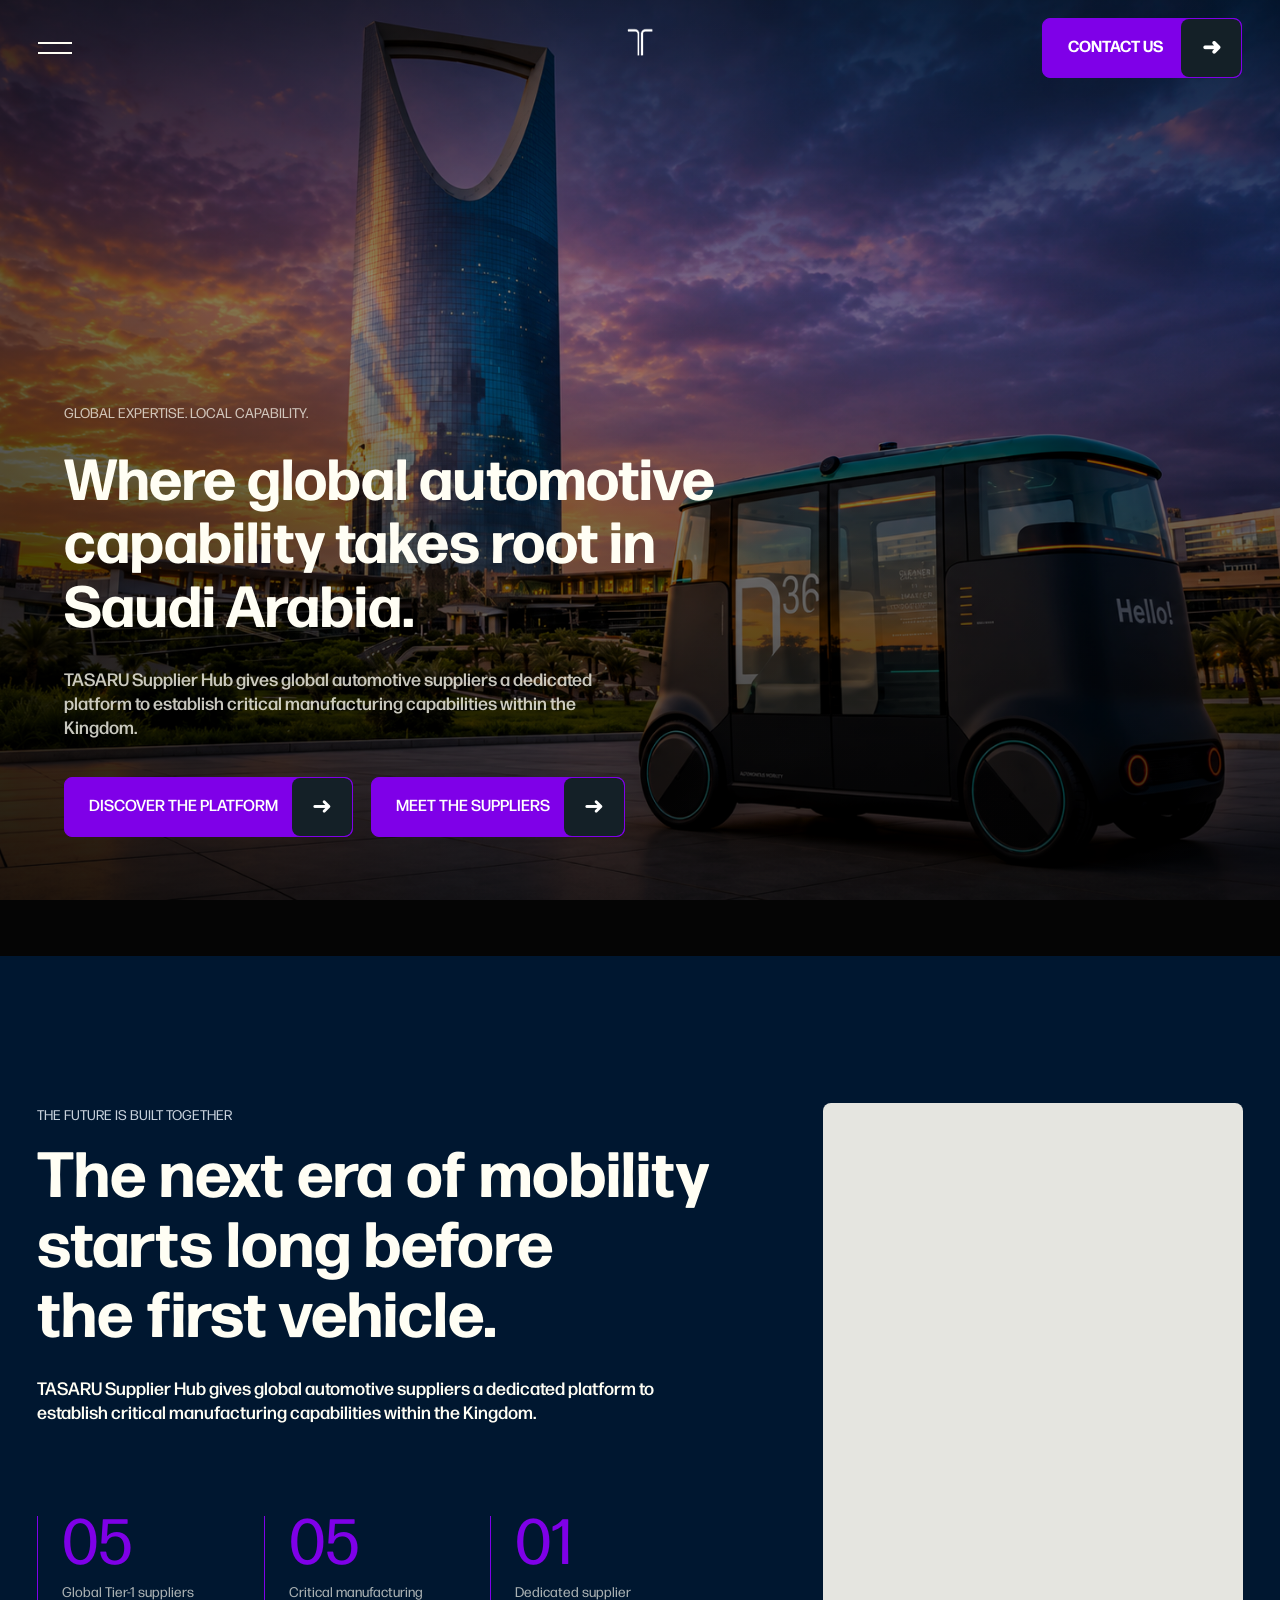
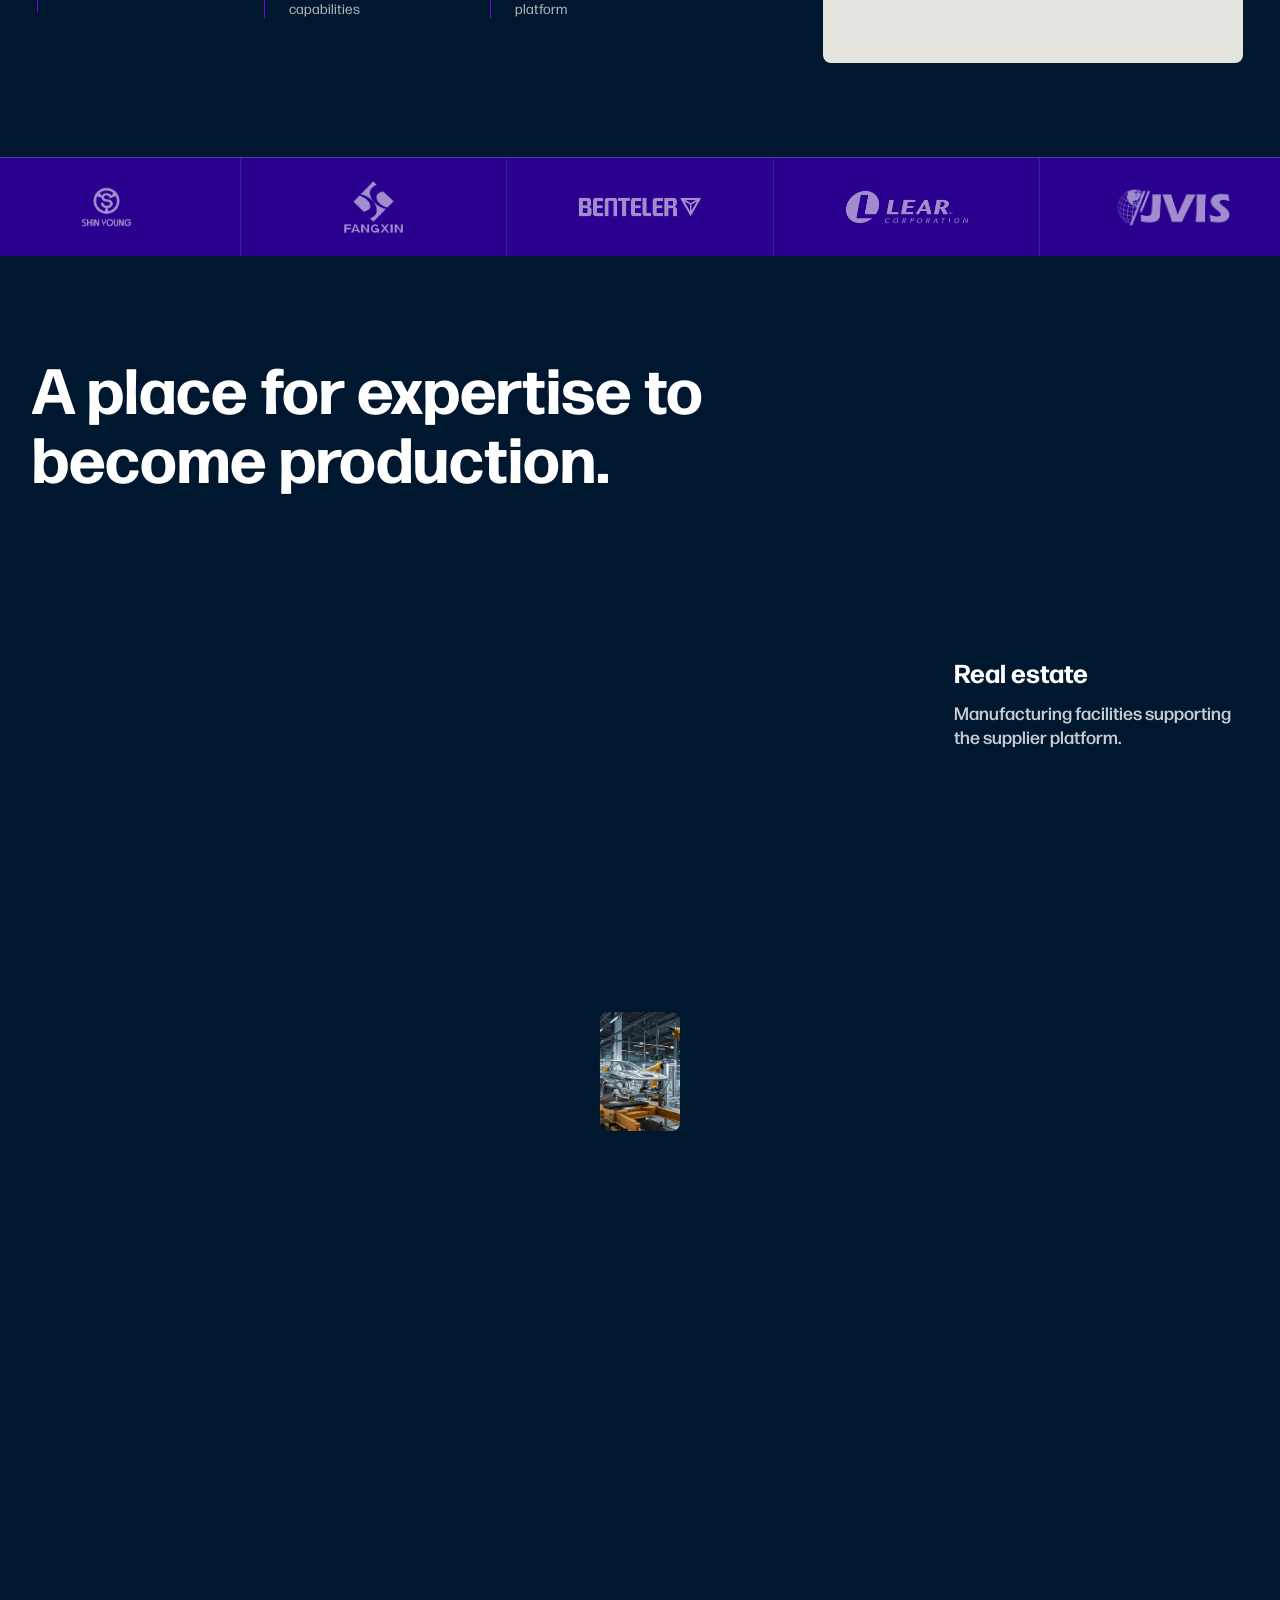
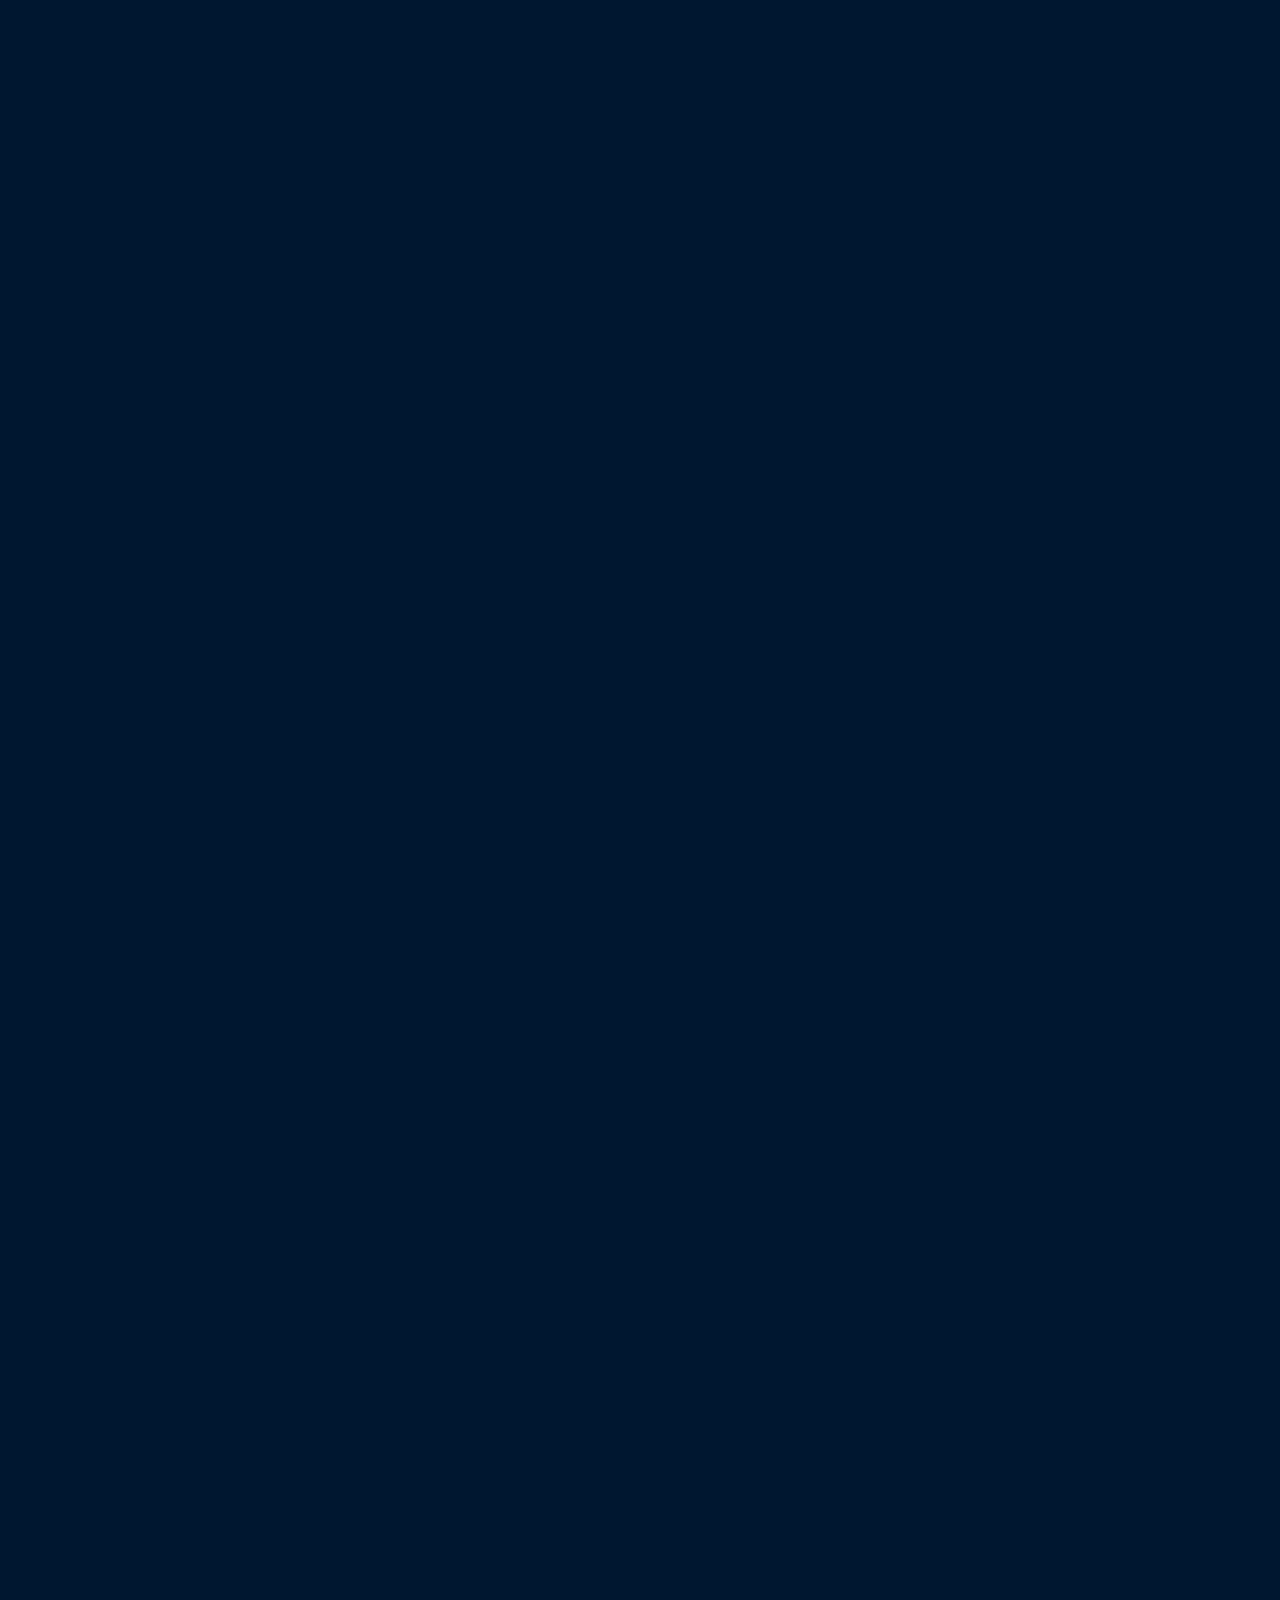
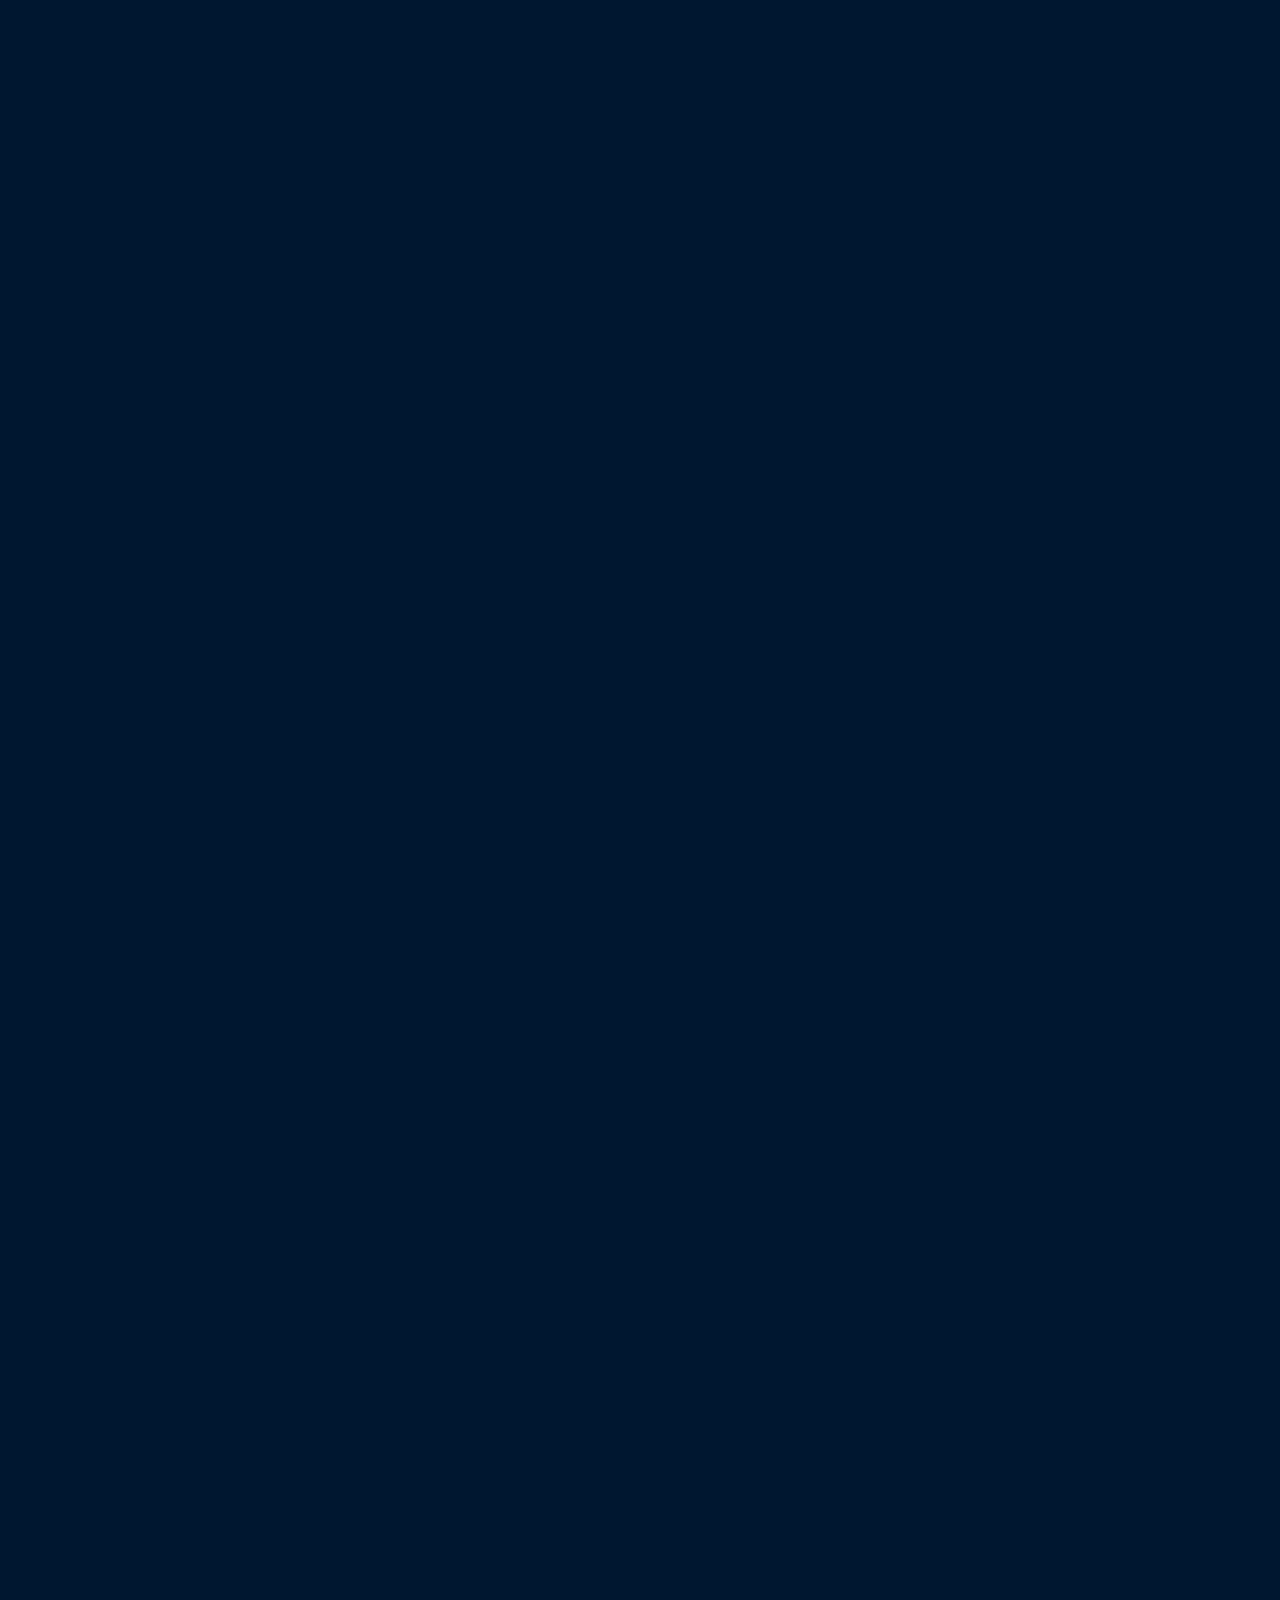
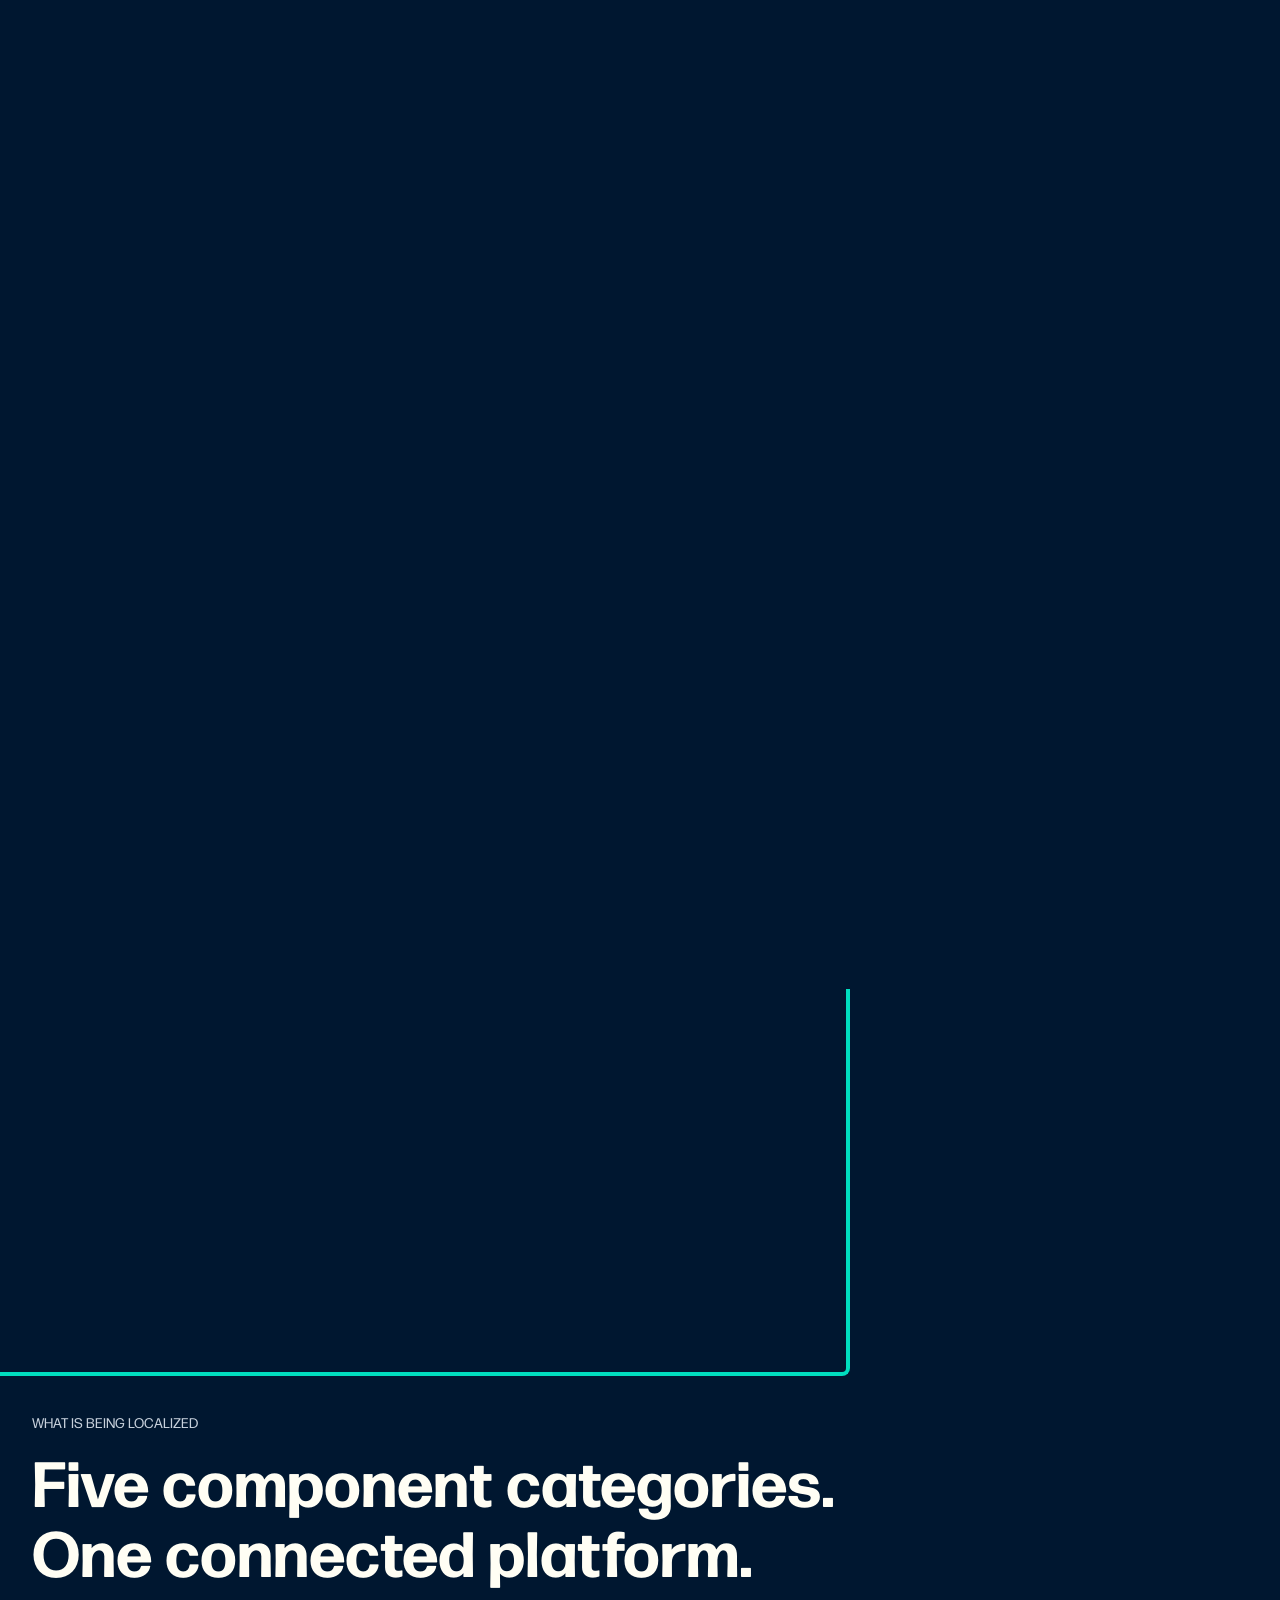
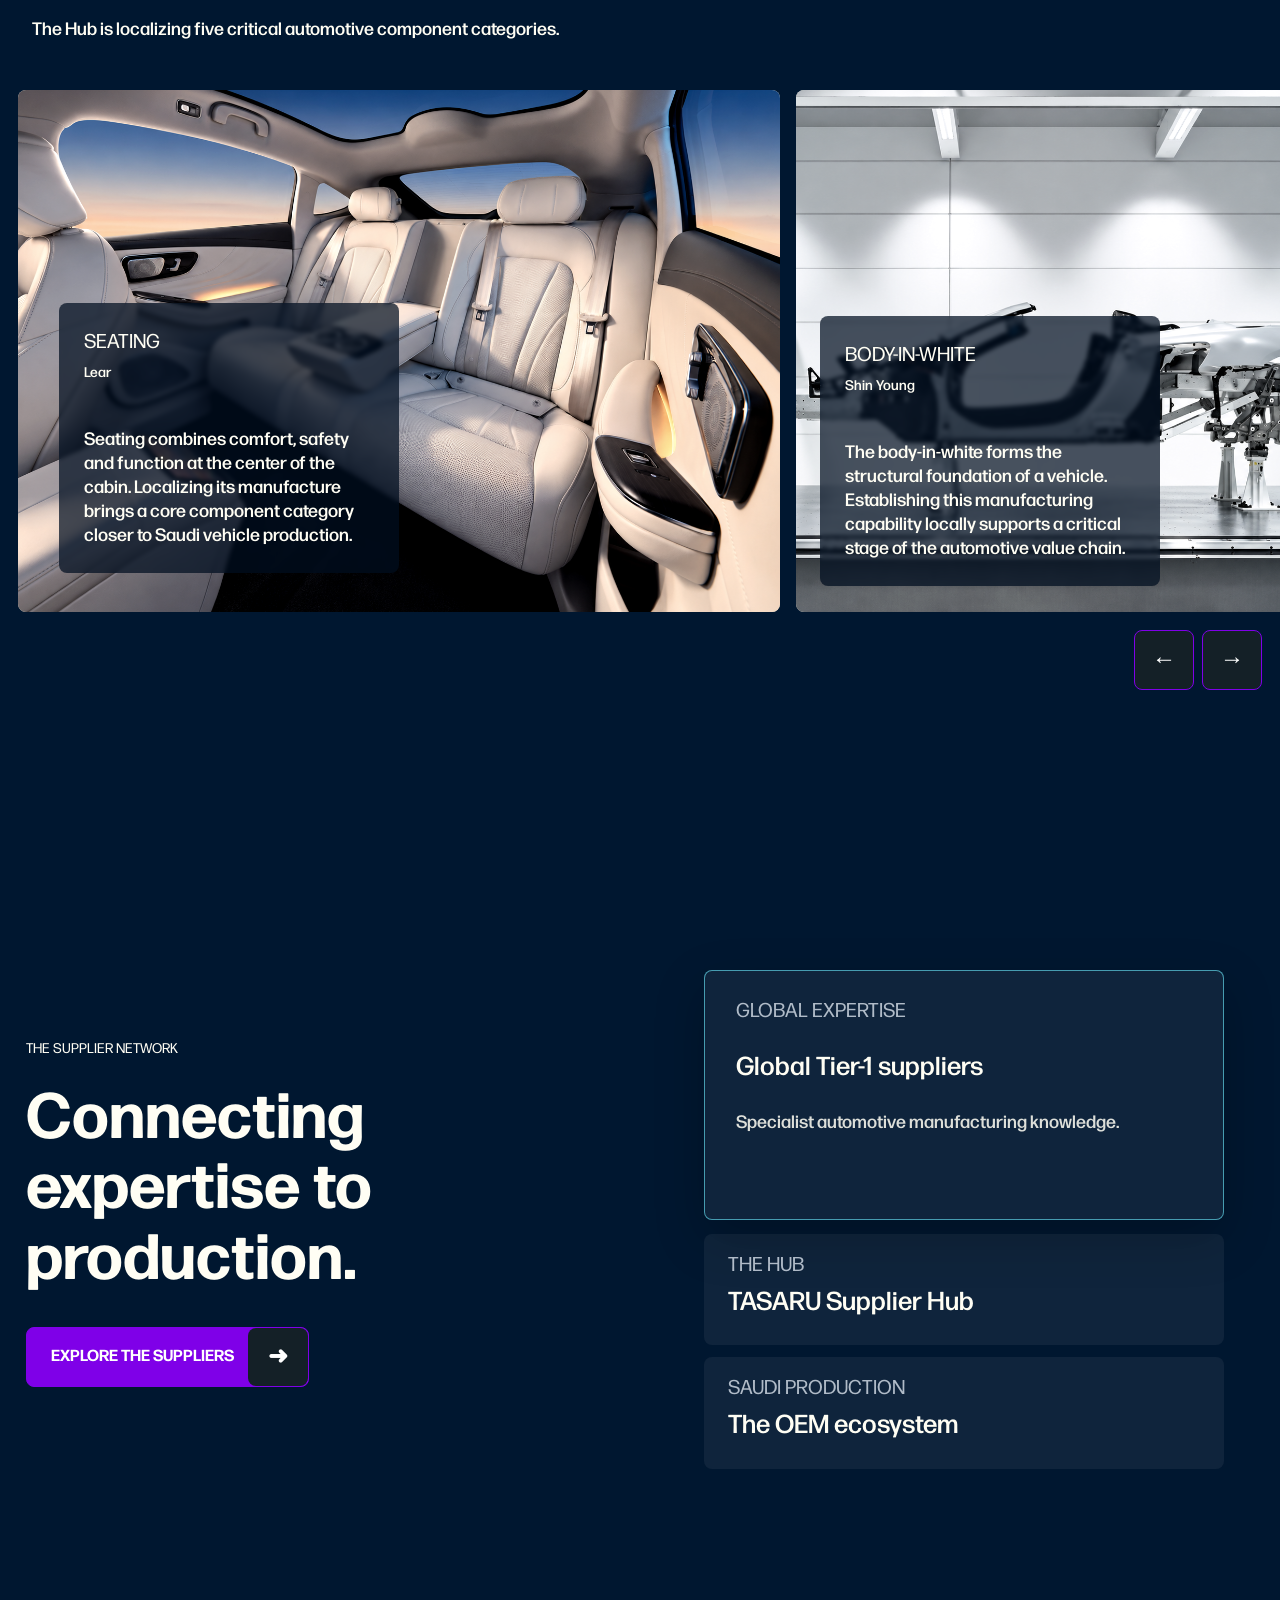
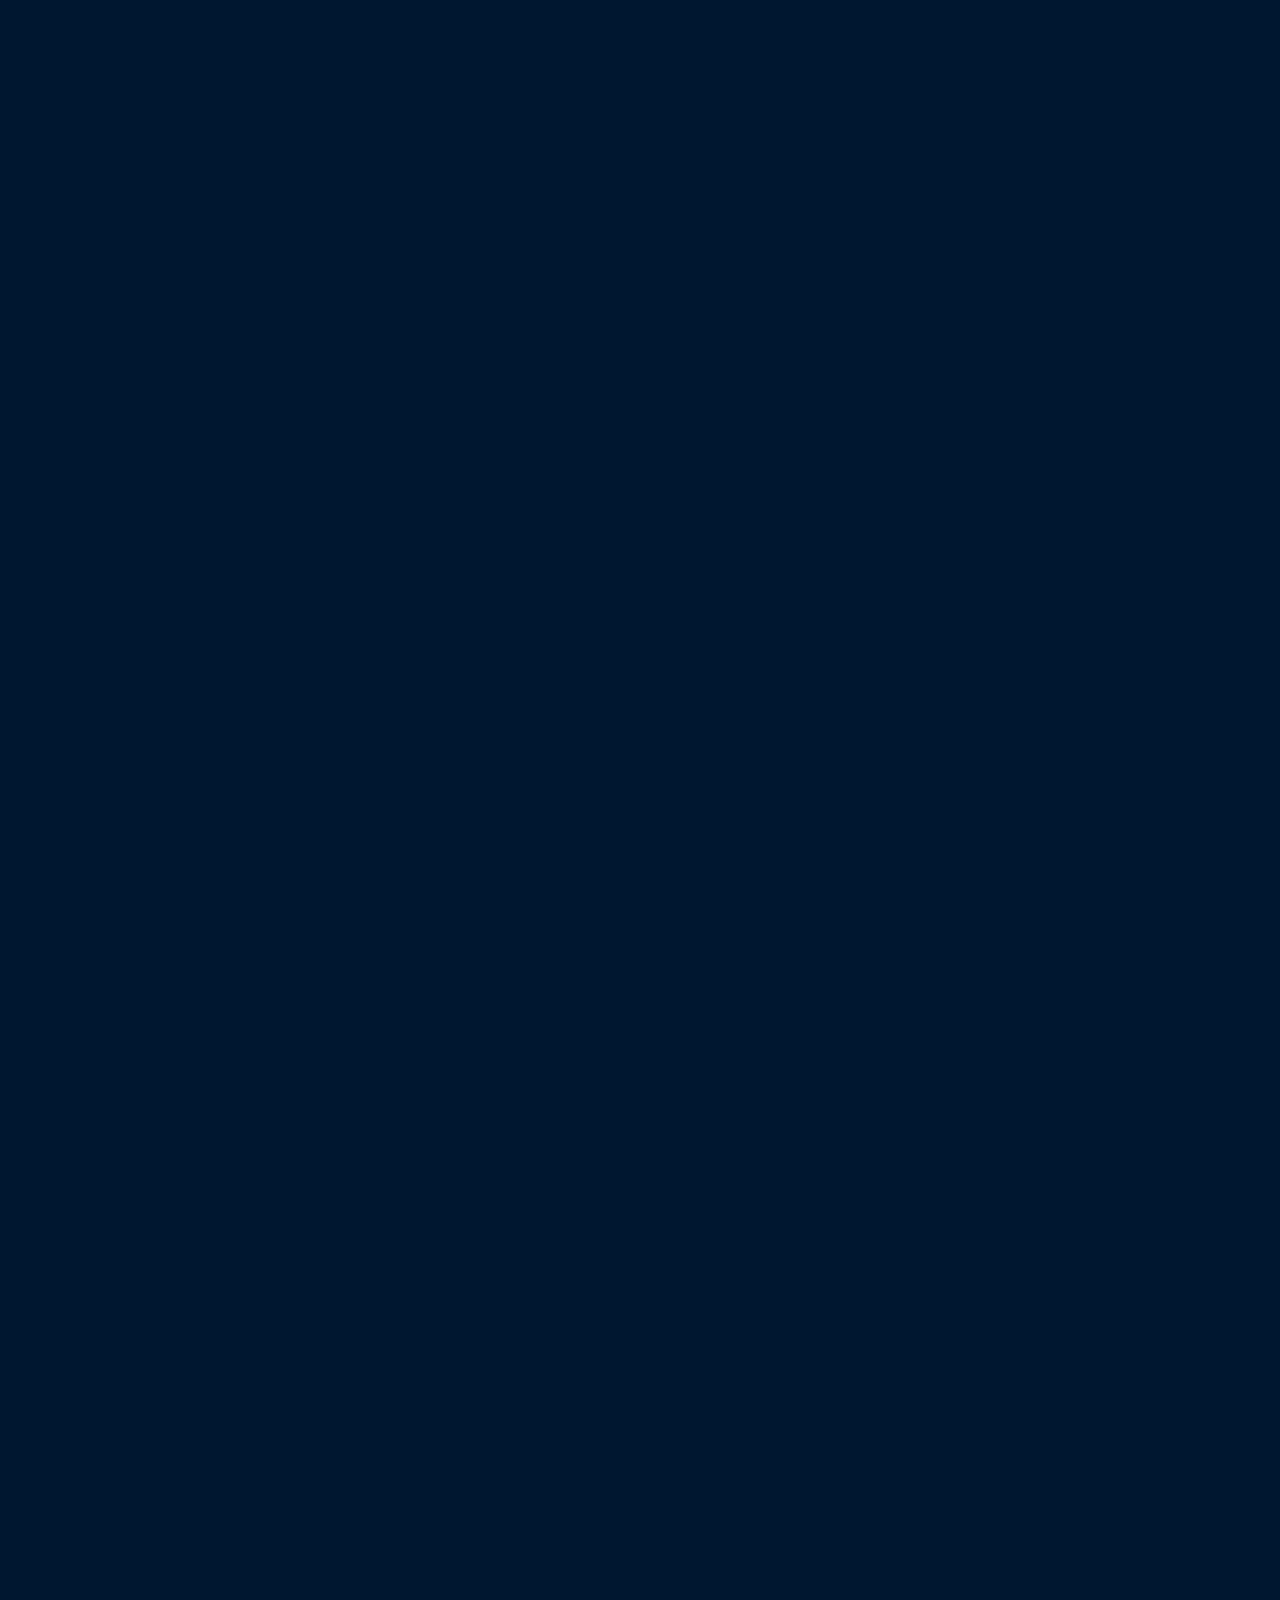
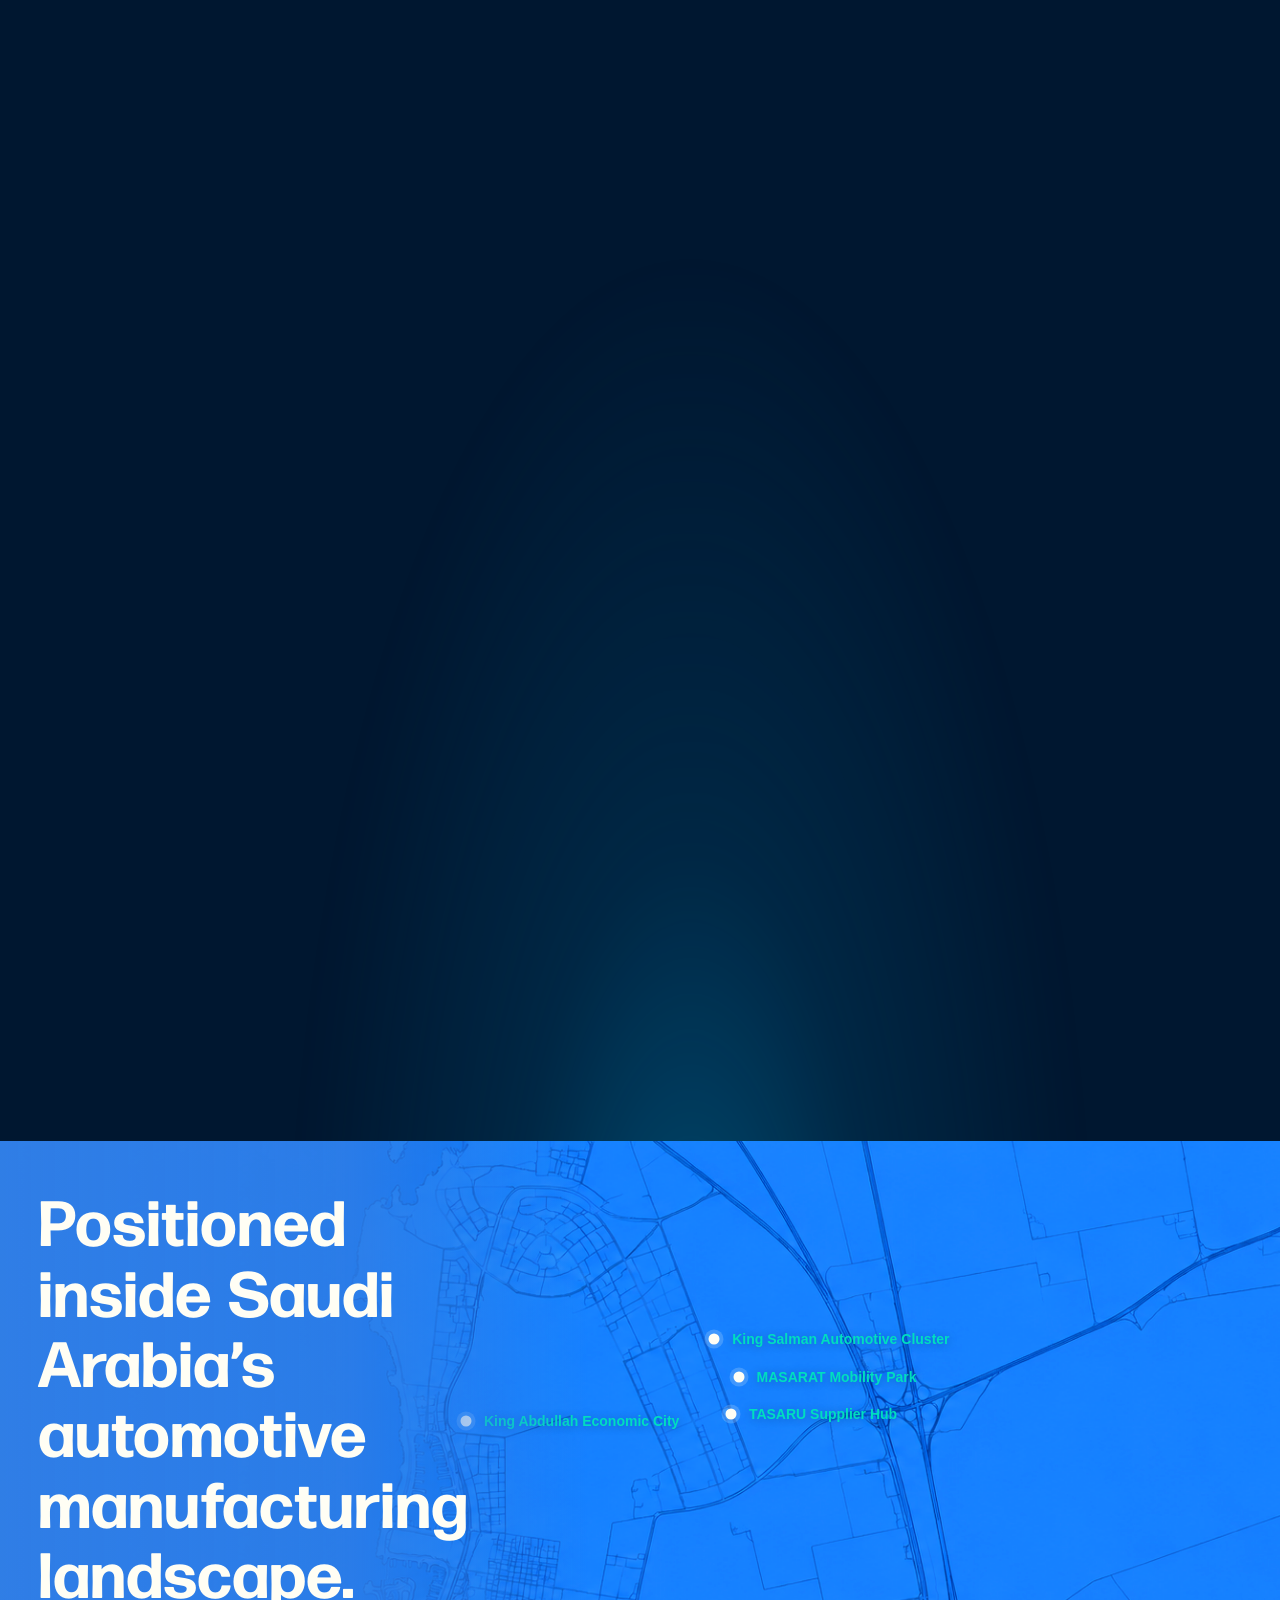
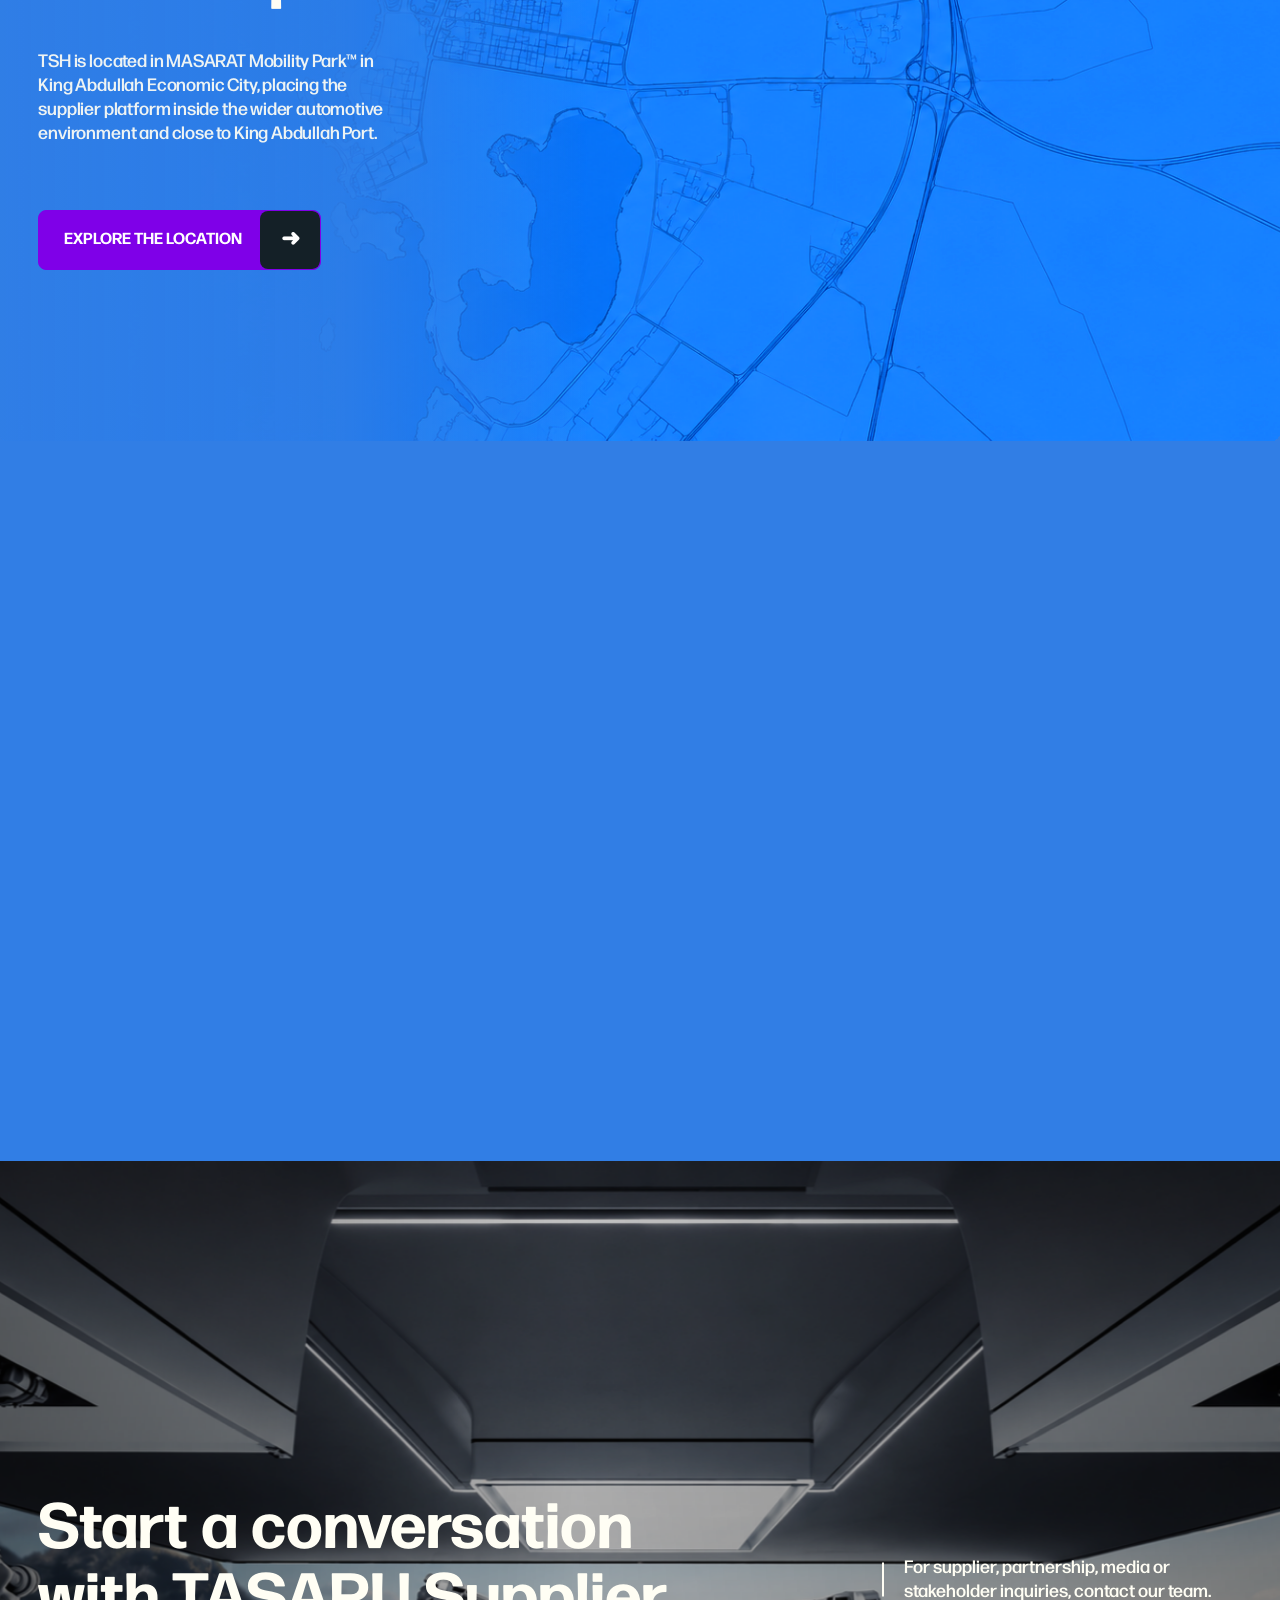
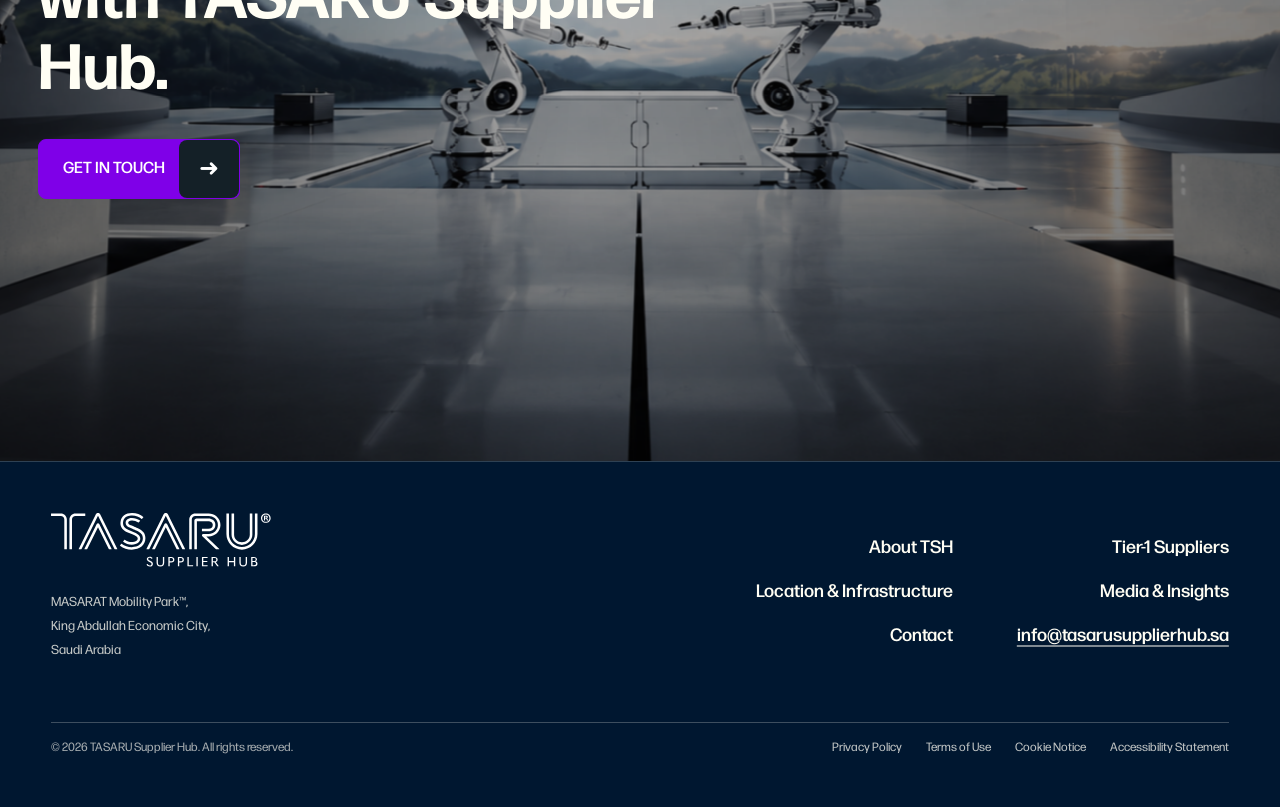
==== commit 6a51dbfc: "Show glass navigation background only after scrolling" ====
--- a/concepts/tasaru-homepage/index.html
+++ b/concepts/tasaru-homepage/index.html
@@ -6,7 +6,7 @@
   <meta name="theme-color" content="#001730">
   <meta name="description" content="TASARU Supplier Hub hero concept.">
   <title>TASARU — Hero</title>
-  <link rel="stylesheet" href="styles.css?v=joby-platform-motion-v75">
+  <link rel="stylesheet" href="styles.css?v=joby-platform-motion-v76">
   <link rel="stylesheet" href="responsive-type.css?v=7">
   <link rel="stylesheet" href="highlights-motion.css?v=3">
 </head>
@@ -358,6 +358,7 @@
   <script>
     const menu = document.querySelector('.joby-menu');
     const menuToggle = document.querySelector('.joby-menu-toggle');
+    const stickyNav = document.querySelector('.joby-nav');
 
     function setMenu(open) {
       menuToggle.setAttribute('aria-expanded', String(open));
@@ -384,6 +385,7 @@
     }
 
     function measureUpScene() {
+      stickyNav.classList.toggle('scrolled', window.scrollY > 50);
       if (!upScene) return;
 
       const navOnLight = lightNavSections.some((section) => {
--- a/concepts/tasaru-homepage/styles.css
+++ b/concepts/tasaru-homepage/styles.css
@@ -3187,16 +3187,19 @@
 .joby-nav{
 height:96px!important;
 padding:0 38px!important;
+background:transparent!important;
+border:0!important;
+-webkit-backdrop-filter:none!important;
+backdrop-filter:none!important;
+box-shadow:none!important;
+z-index:90!important
+}
+.joby-nav.scrolled{
 background:rgba(0,23,48,.72)!important;
-border:0!important;
 border-bottom:1px solid rgba(255,255,255,.12)!important;
 -webkit-backdrop-filter:blur(20px) saturate(140%)!important;
 backdrop-filter:blur(20px) saturate(140%)!important;
-box-shadow:0 4px 24px rgba(0,10,24,.12)!important;
-z-index:90!important
-}
-.joby-nav.scrolled{
-background:rgba(0,23,48,.72)!important
+box-shadow:0 4px 24px rgba(0,10,24,.12)!important
 }
 body:not(.menu-open) .joby-nav .brand-mark,
 body:not(.menu-open) .joby-nav .brand-full{
@@ -3209,7 +3212,7 @@
 color:#fff!important
 }
 @supports not ((backdrop-filter:blur(1px)) or (-webkit-backdrop-filter:blur(1px))){
-.header.joby-nav{
+.header.joby-nav.scrolled{
 background:rgba(0,23,48,.95)!important
 }
 }
